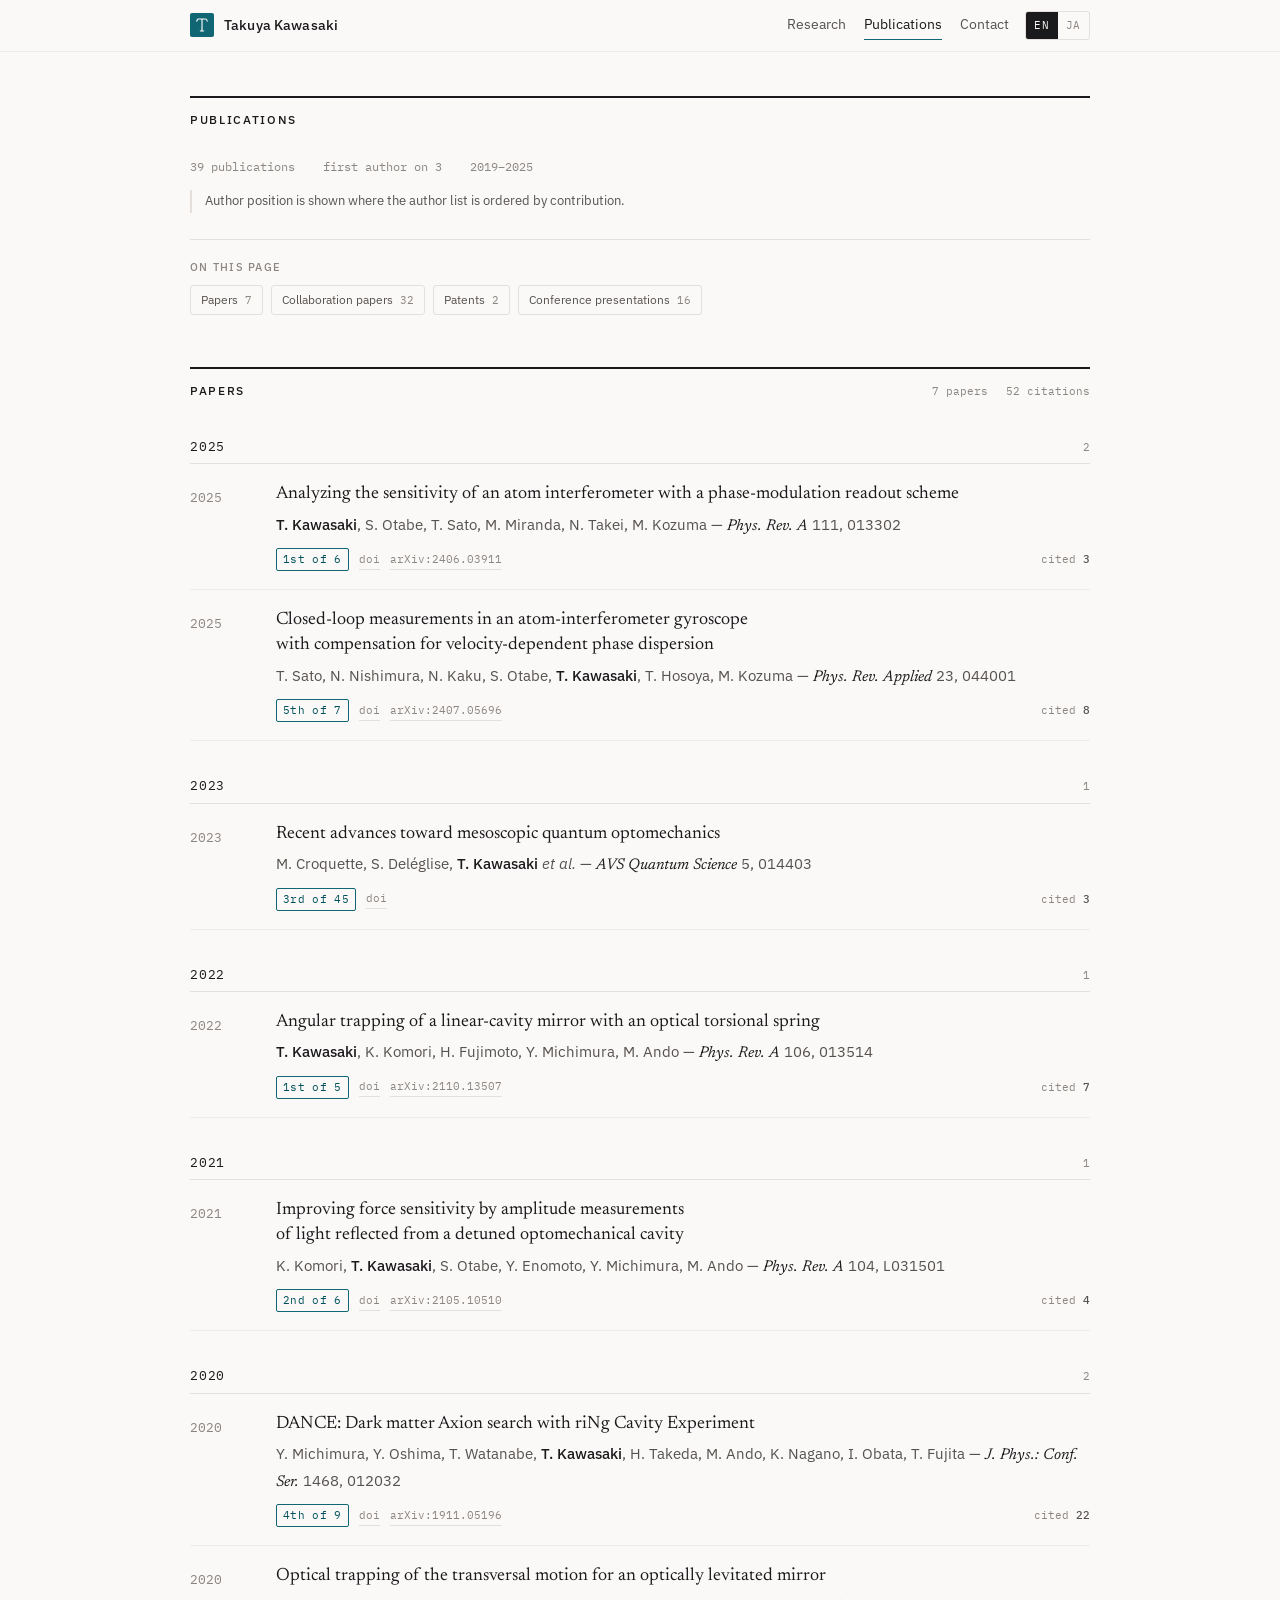
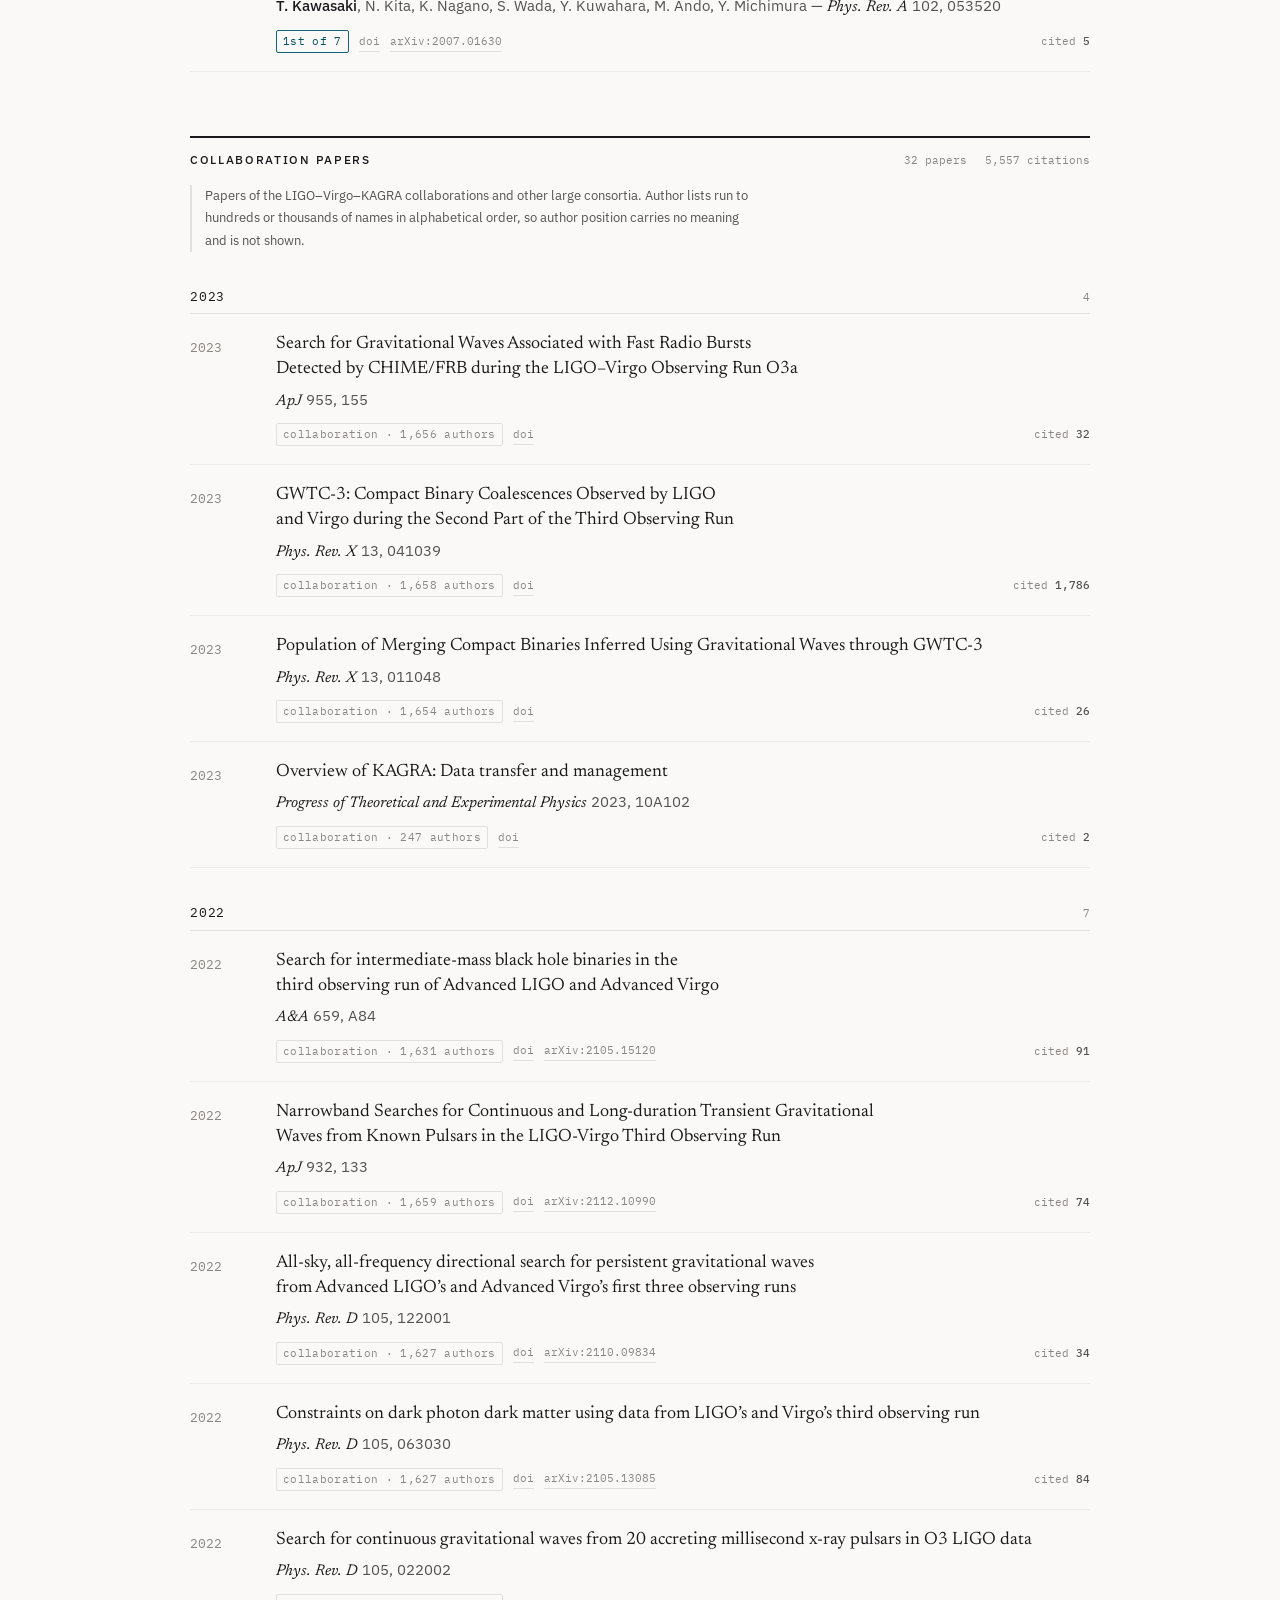
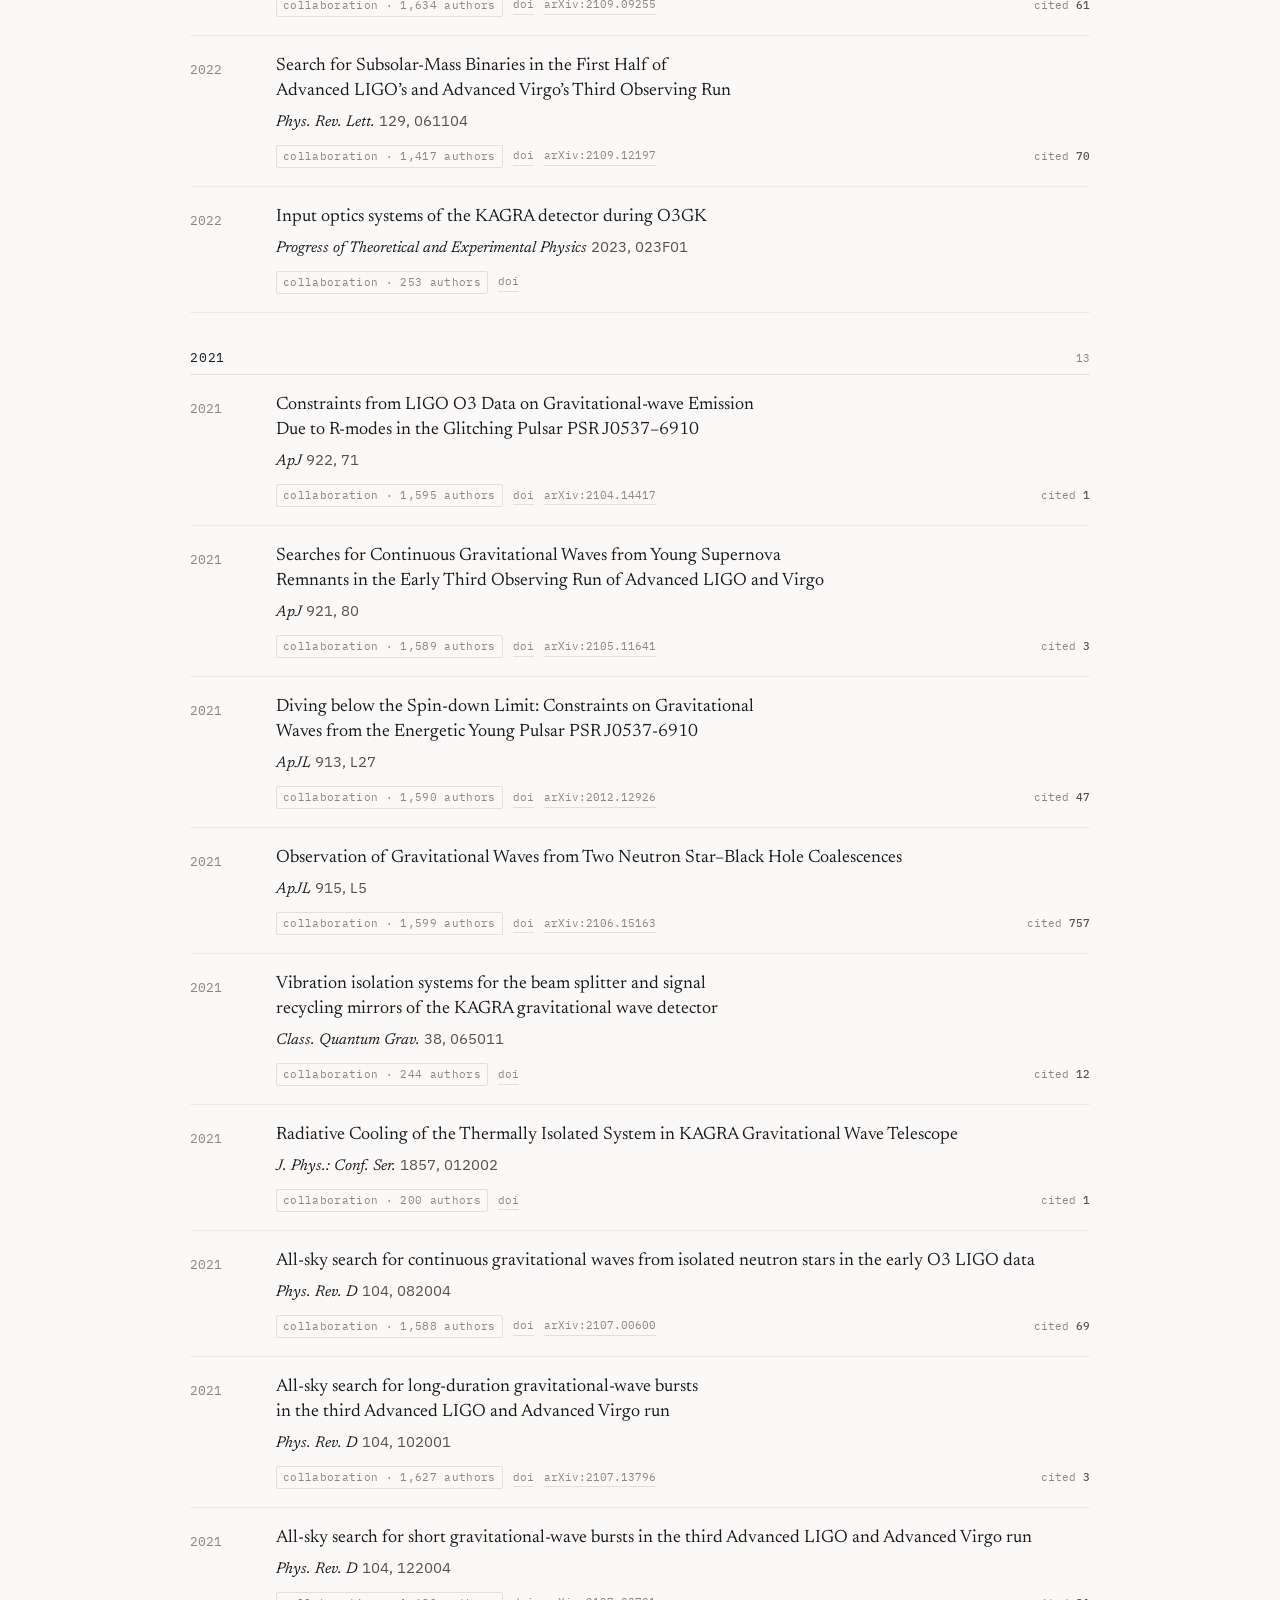
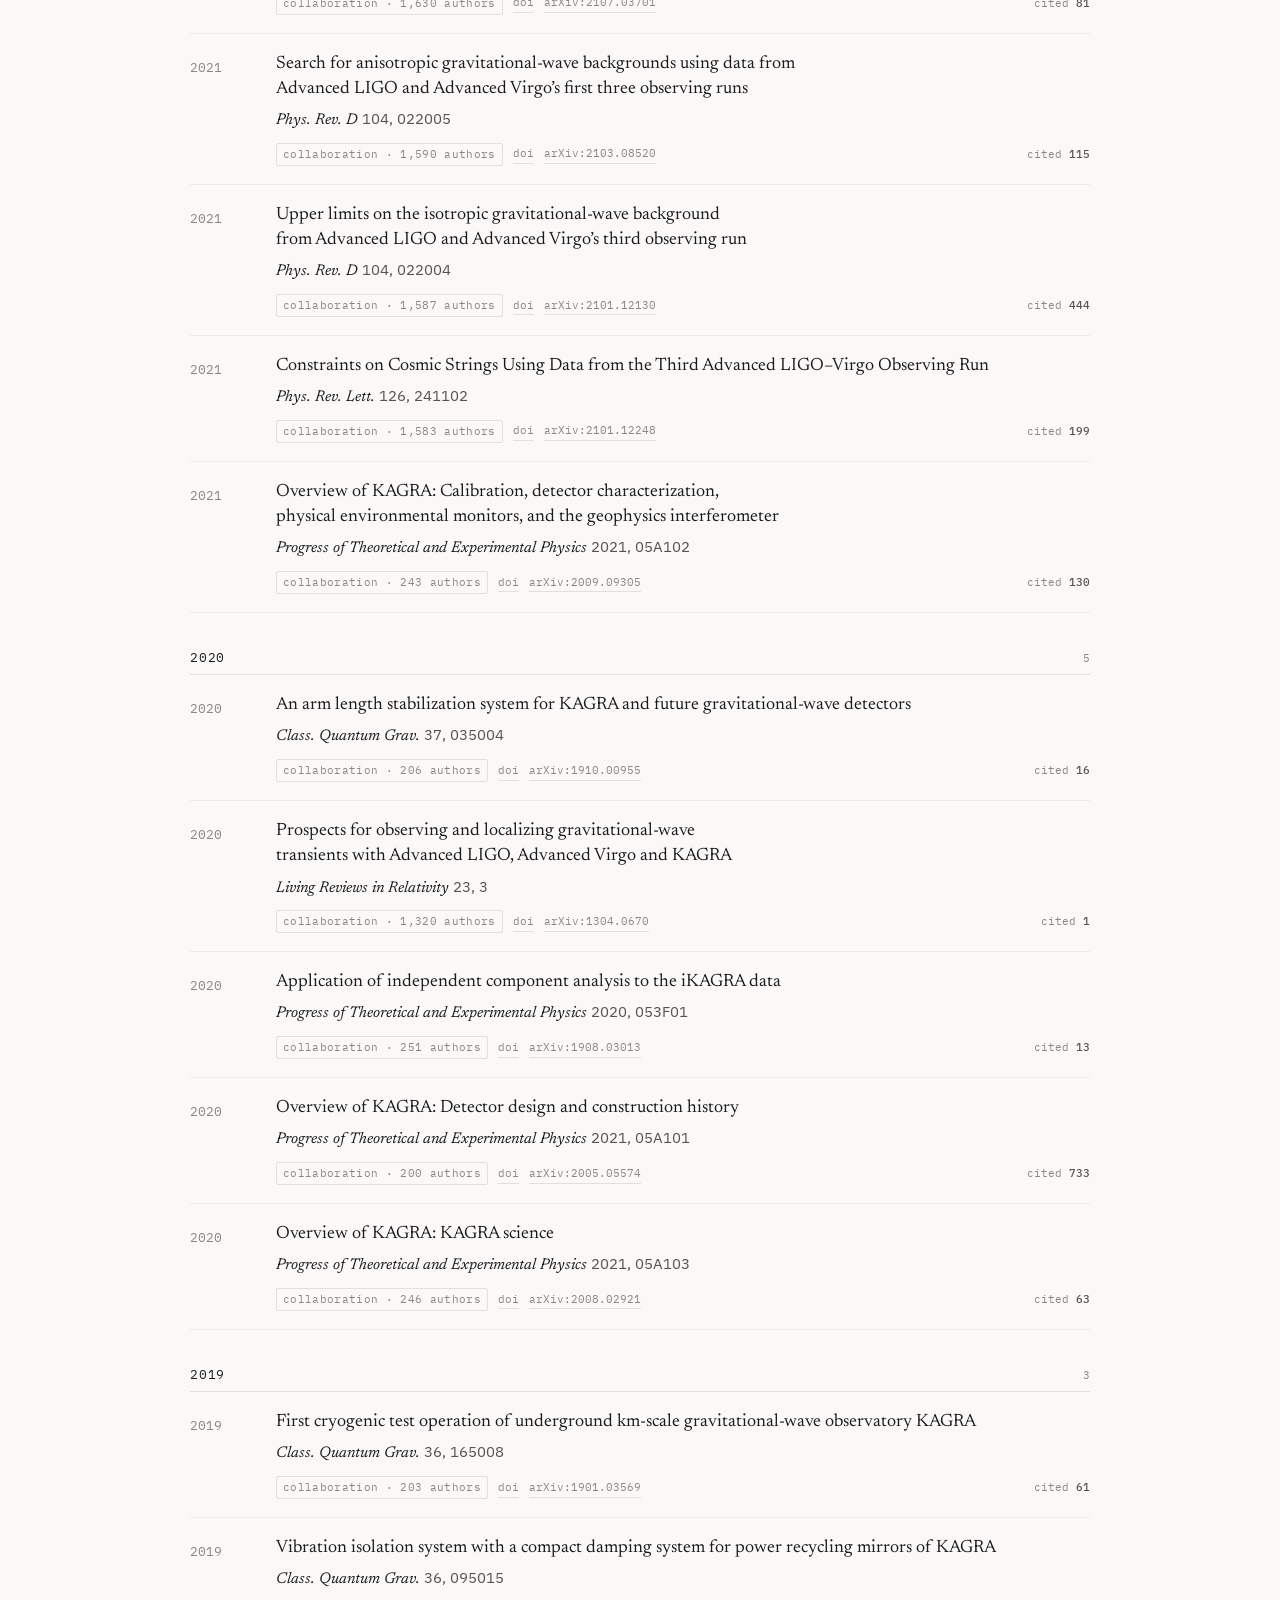
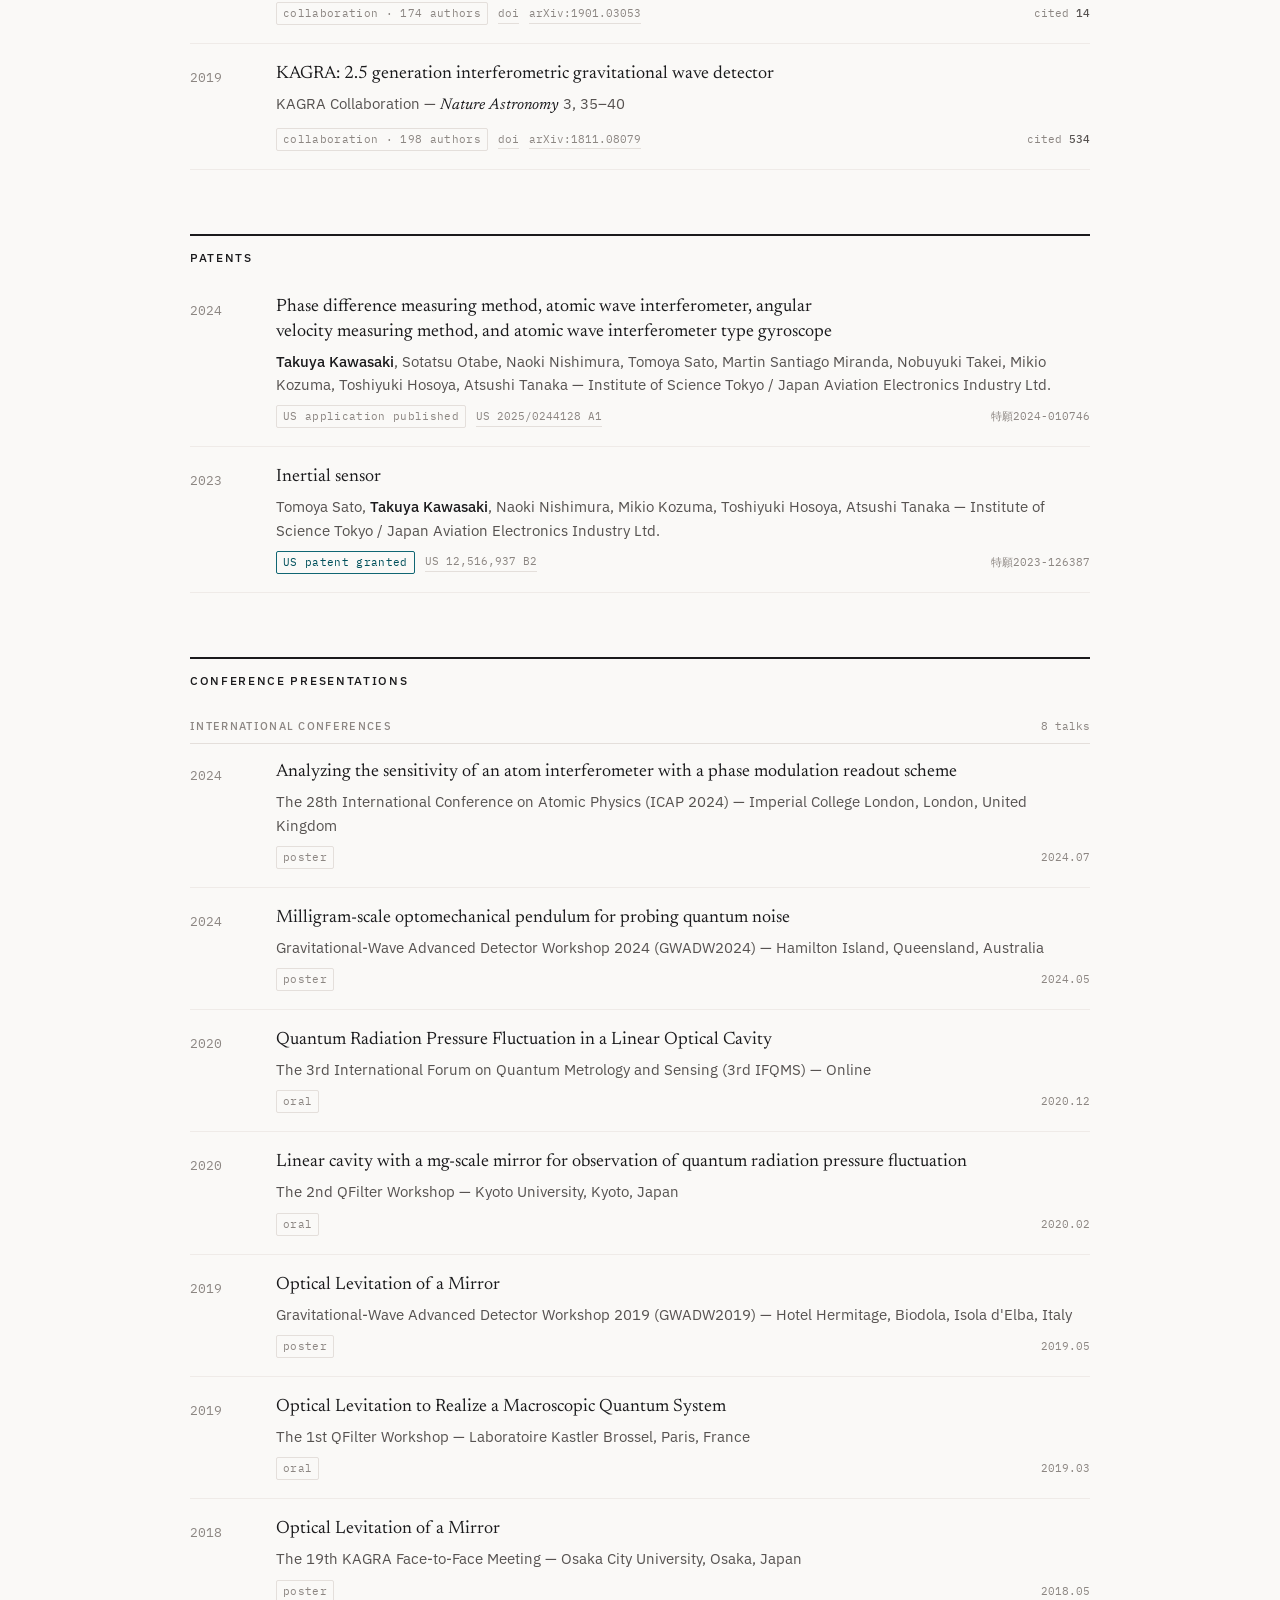
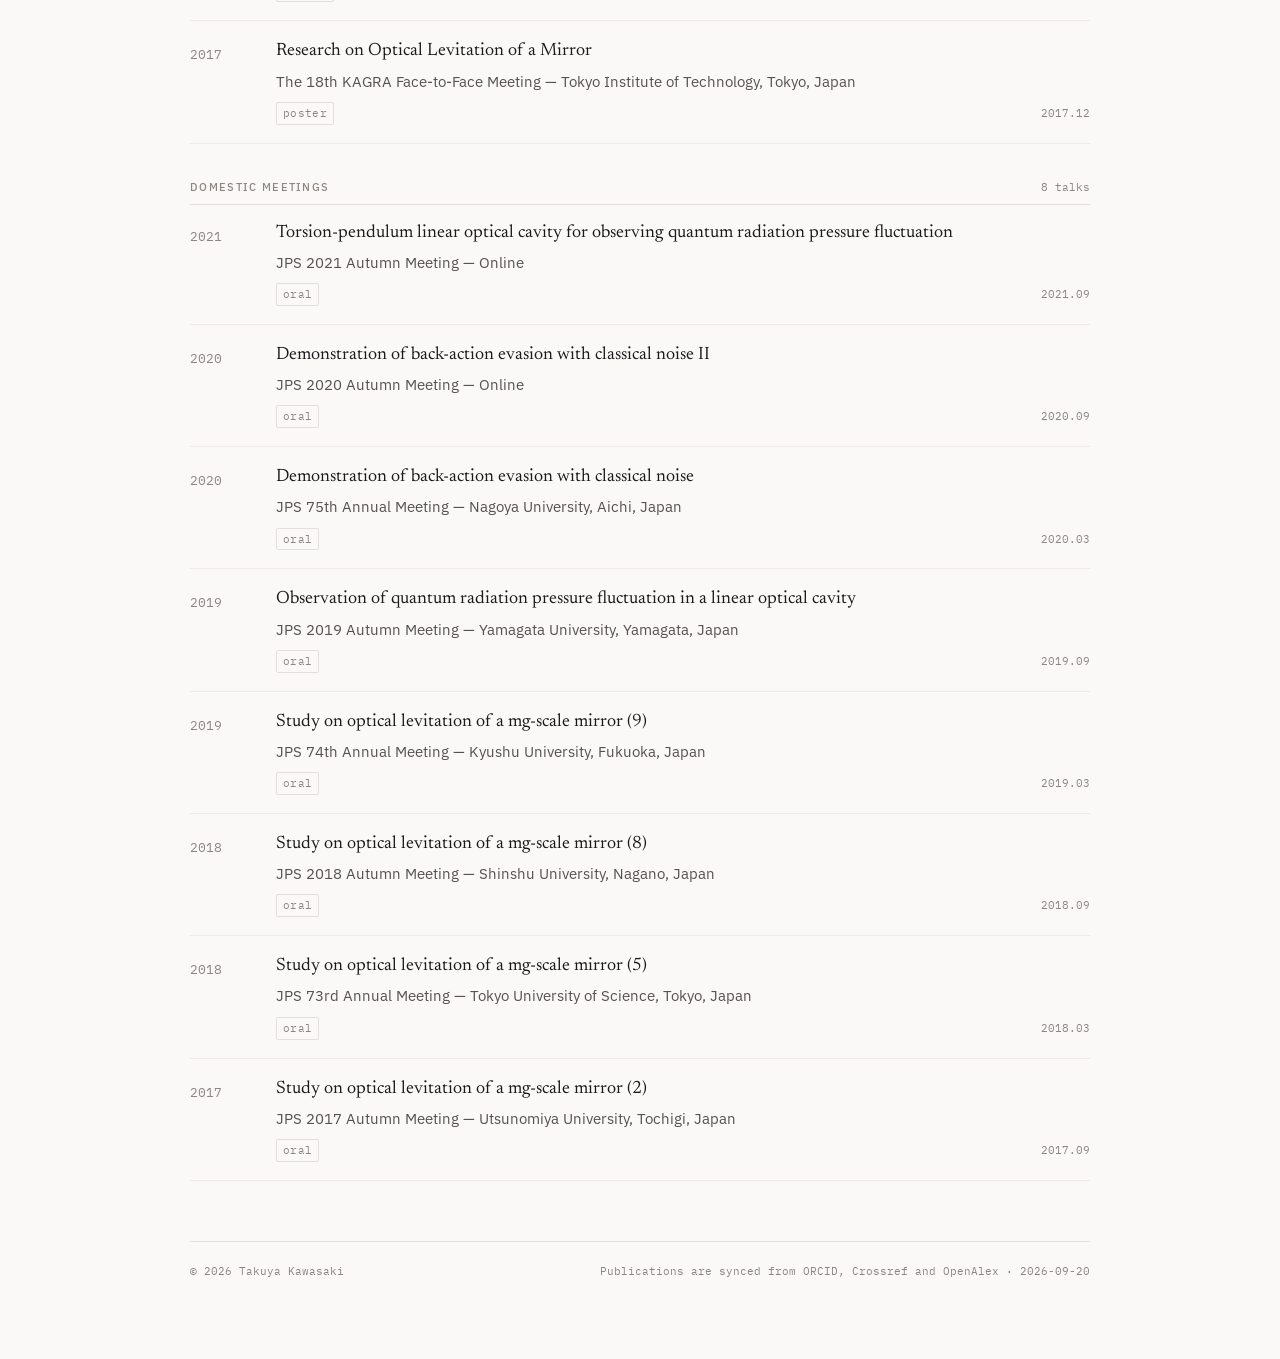
==== publications.html @ 90d3ccf4 "業績を ORCID から同期 (2026-09-20)" ====
<!DOCTYPE html>
<html lang="en" data-accent="aomidori">
<!-- 雛形。中身は tools/sync.py が data/ から生成します。直接編集しないでください。 -->
<head>
<meta charset="utf-8">
<meta name="viewport" content="width=device-width, initial-scale=1, viewport-fit=cover">
<title>Publications · Takuya Kawasaki</title>
<meta name="description" content="Complete publication list of Takuya Kawasaki (39 items), generated from ORCID 0000-0001-5839-1700.">
<link rel="canonical" href="https://takuya-kawasaki.com/publications.html">
<meta property="og:type" content="website">
<meta property="og:title" content="Publications · Takuya Kawasaki">
<meta property="og:description" content="Complete publication list of Takuya Kawasaki (39 items), generated from ORCID 0000-0001-5839-1700.">
<link rel="preconnect" href="https://fonts.googleapis.com">
<link rel="preconnect" href="https://fonts.gstatic.com" crossorigin>
<link rel="stylesheet" href="https://fonts.googleapis.com/css2?family=Newsreader:ital,opsz,wght@0,6..72,200..600;1,6..72,300..500&family=IBM+Plex+Sans:wght@400;500&family=IBM+Plex+Mono:wght@400;500&family=Zen+Old+Mincho:wght@400;700&family=Zen+Kaku+Gothic+New:wght@400;500&display=swap">
<link rel="icon" href="assets/favicon.svg" type="image/svg+xml">
<link rel="stylesheet" href="assets/site.css?v=078eec7c">
</head>
<body>
<header class="bar">
  <div class="bar-in">
    <a class="mark" href="index.html"><span class="seal" aria-hidden="true"><svg viewBox="0 0 24 24" fill="currentColor"><mask id="tkseal" maskUnits="userSpaceOnUse" x="0" y="0" width="24" height="24"><rect width="24" height="24" fill="#fff"/><path fill="#000" d="M10.3 17.5C9.9 17.5 9.7 17.8 9.7 18.1C9.7 18.4 10 18.6 10.3 18.6C10.8 18.6 11.5 18.6 12.1 18.6C12.7 18.6 13.2 18.6 13.7 18.6C13.7 18.6 13.7 18.6 13.8 18.6C14.1 18.6 14.3 18.3 14.3 18.1C14.3 17.7 14 17.5 13.7 17.5C13.4 17.5 13.3 17.6 13 17.6C12.8 17.6 12.6 17.4 12.6 17.2C12.6 15.7 12.6 13.4 12.6 11.3C12.6 9.5 12.6 7.8 12.6 6.7C12.6 6.4 12.7 6.4 13.9 6.4C16.2 6.4 16.2 6.4 16.8 8.4C16.8 8.7 17.1 8.8 17.3 8.8C17.5 8.8 17.8 8.6 17.8 8.3C17.8 8.2 17.8 8.1 17.8 8C17.3 6.2 16.9 5.4 15.3 5.4C15.2 5.4 15.2 5.4 15.1 5.4C14.2 5.4 13.1 5.4 11.9 5.4C10.8 5.4 9.7 5.4 8.8 5.4C8.8 5.4 8.7 5.4 8.7 5.4C7.7 5.4 7.1 5.8 6.7 6.6C6.4 7.5 6.2 8.2 6.2 8.3C6.2 8.6 6.5 8.8 6.7 8.8C6.9 8.8 7.2 8.7 7.3 8.4C7.8 6.6 8.2 6.4 8.7 6.4C9.3 6.4 9.9 6.4 10.4 6.4C11.4 6.4 11.4 6.4 11.4 6.7C11.5 7.7 11.5 9.3 11.5 10.9C11.5 13.2 11.4 15.7 11.4 17.2C11.4 17.4 11.2 17.6 11 17.6C10.8 17.6 10.6 17.5 10.3 17.5Z"/></mask><rect width="24" height="24" rx="2" mask="url(#tkseal)"/></svg></span><b data-en="Takuya Kawasaki" data-ja="川﨑 拓也">Takuya Kawasaki</b></a>
    <nav><a href="index.html#research" data-en="Research" data-ja="研究">Research</a><a href="publications.html" aria-current="page" data-en="Publications" data-ja="業績">Publications</a><a href="index.html#contact" data-en="Contact" data-ja="連絡先">Contact</a></nav>
    <div class="langs" role="group" aria-label="Language">
      <button class="langbtn" data-lang="en" aria-pressed="true">EN</button>
      <button class="langbtn" data-lang="ja" aria-pressed="false">JA</button>
    </div>
  </div>
</header>
<main id="top">
<section class="block" style="padding-block:44px 0"><div class="head"><h2 data-en="Publications" data-ja="業績">Publications</h2></div><div class="summary"><span data-en="39 publications" data-ja="業績 39 件">39 publications</span><span data-en="first author on 3" data-ja="うち筆頭著者 3 件">first author on 3</span><span>2019–2025</span></div><p class="caveat" data-en="Author position is shown where the author list is ordered by contribution." data-ja="著者順が寄与を表す論文には、著者順を表示しています。">Author position is shown where the author list is ordered by contribution.</p></section>
<nav class="pubmap" aria-label="On this page"><h2 data-en="On this page" data-ja="このページの内容">On this page</h2><ol><li><a href="#papers"><span data-en="Papers" data-ja="論文">Papers</span><span class="n">7</span></a></li><li><a href="#collaboration"><span data-en="Collaboration papers" data-ja="国際共同研究の論文">Collaboration papers</span><span class="n">32</span></a></li><li><a href="#patents"><span data-en="Patents" data-ja="特許">Patents</span><span class="n">2</span></a></li><li><a href="#talks"><span data-en="Conference presentations" data-ja="学会発表">Conference presentations</span><span class="n">16</span></a></li></ol></nav>
<section id="papers" class="block"><div class="grouphead"><h2 data-en="Papers" data-ja="論文">Papers</h2><span class="groupnum"><span data-en="7 papers" data-ja="7 件">7 papers</span><span data-en="52 citations" data-ja="被引用 52">52 citations</span></span></div><div class="yearsep"><h2>2025</h2><span>2</span></div><ol class="ledger"><li class="pub">
  <div class="pub-year">2025</div>
  <div>
    <h3 class="pub-title">Analyzing the sensitivity of an atom interferometer with a phase-modulation readout scheme</h3>
    <p class="pub-meta"><span class="me">T. Kawasaki</span>, S. Otabe, T. Sato, M. Miranda, N. Takei, M. Kozuma &mdash; <em>Phys. Rev. A</em> 111, 013302</p>
    <div class="pub-tail"><span class="pos">1st of 6</span><a href="https://doi.org/10.1103/physreva.111.013302" rel="noopener">doi</a><a href="https://arxiv.org/abs/2406.03911" rel="noopener">arXiv:2406.03911</a><span class="cited">cited <b>3</b></span></div>
  </div>
</li><li class="pub">
  <div class="pub-year">2025</div>
  <div>
    <h3 class="pub-title">Closed-loop measurements in an atom-interferometer gyroscope with compensation for velocity-dependent phase dispersion</h3>
    <p class="pub-meta">T. Sato, N. Nishimura, N. Kaku, S. Otabe, <span class="me">T. Kawasaki</span>, T. Hosoya, M. Kozuma &mdash; <em>Phys. Rev. Applied</em> 23, 044001</p>
    <div class="pub-tail"><span class="pos">5th of 7</span><a href="https://doi.org/10.1103/physrevapplied.23.044001" rel="noopener">doi</a><a href="https://arxiv.org/abs/2407.05696" rel="noopener">arXiv:2407.05696</a><span class="cited">cited <b>8</b></span></div>
  </div>
</li></ol><div class="yearsep"><h2>2023</h2><span>1</span></div><ol class="ledger"><li class="pub">
  <div class="pub-year">2023</div>
  <div>
    <h3 class="pub-title">Recent advances toward mesoscopic quantum optomechanics</h3>
    <p class="pub-meta">M. Croquette, S. Deléglise, <span class="me">T. Kawasaki</span> <i>et al.</i> &mdash; <em>AVS Quantum Science</em> 5, 014403</p>
    <div class="pub-tail"><span class="pos">3rd of 45</span><a href="https://doi.org/10.1116/5.0128487" rel="noopener">doi</a><span class="cited">cited <b>3</b></span></div>
  </div>
</li></ol><div class="yearsep"><h2>2022</h2><span>1</span></div><ol class="ledger"><li class="pub">
  <div class="pub-year">2022</div>
  <div>
    <h3 class="pub-title">Angular trapping of a linear-cavity mirror with an optical torsional spring</h3>
    <p class="pub-meta"><span class="me">T. Kawasaki</span>, K. Komori, H. Fujimoto, Y. Michimura, M. Ando &mdash; <em>Phys. Rev. A</em> 106, 013514</p>
    <div class="pub-tail"><span class="pos">1st of 5</span><a href="https://doi.org/10.1103/physreva.106.013514" rel="noopener">doi</a><a href="https://arxiv.org/abs/2110.13507" rel="noopener">arXiv:2110.13507</a><span class="cited">cited <b>7</b></span></div>
  </div>
</li></ol><div class="yearsep"><h2>2021</h2><span>1</span></div><ol class="ledger"><li class="pub">
  <div class="pub-year">2021</div>
  <div>
    <h3 class="pub-title">Improving force sensitivity by amplitude measurements of light reflected from a detuned optomechanical cavity</h3>
    <p class="pub-meta">K. Komori, <span class="me">T. Kawasaki</span>, S. Otabe, Y. Enomoto, Y. Michimura, M. Ando &mdash; <em>Phys. Rev. A</em> 104, L031501</p>
    <div class="pub-tail"><span class="pos">2nd of 6</span><a href="https://doi.org/10.1103/physreva.104.l031501" rel="noopener">doi</a><a href="https://arxiv.org/abs/2105.10510" rel="noopener">arXiv:2105.10510</a><span class="cited">cited <b>4</b></span></div>
  </div>
</li></ol><div class="yearsep"><h2>2020</h2><span>2</span></div><ol class="ledger"><li class="pub">
  <div class="pub-year">2020</div>
  <div>
    <h3 class="pub-title">DANCE: Dark matter Axion search with riNg Cavity Experiment</h3>
    <p class="pub-meta">Y. Michimura, Y. Oshima, T. Watanabe, <span class="me">T. Kawasaki</span>, H. Takeda, M. Ando, K. Nagano, I. Obata, T. Fujita &mdash; <em>J. Phys.: Conf. Ser.</em> 1468, 012032</p>
    <div class="pub-tail"><span class="pos">4th of 9</span><a href="https://doi.org/10.1088/1742-6596/1468/1/012032" rel="noopener">doi</a><a href="https://arxiv.org/abs/1911.05196" rel="noopener">arXiv:1911.05196</a><span class="cited">cited <b>22</b></span></div>
  </div>
</li><li class="pub">
  <div class="pub-year">2020</div>
  <div>
    <h3 class="pub-title">Optical trapping of the transversal motion for an optically levitated mirror</h3>
    <p class="pub-meta"><span class="me">T. Kawasaki</span>, N. Kita, K. Nagano, S. Wada, Y. Kuwahara, M. Ando, Y. Michimura &mdash; <em>Phys. Rev. A</em> 102, 053520</p>
    <div class="pub-tail"><span class="pos">1st of 7</span><a href="https://doi.org/10.1103/physreva.102.053520" rel="noopener">doi</a><a href="https://arxiv.org/abs/2007.01630" rel="noopener">arXiv:2007.01630</a><span class="cited">cited <b>5</b></span></div>
  </div>
</li></ol></section><section id="collaboration" class="block"><div class="grouphead"><h2 data-en="Collaboration papers" data-ja="国際共同研究の論文">Collaboration papers</h2><span class="groupnum"><span data-en="32 papers" data-ja="32 件">32 papers</span><span data-en="5,557 citations" data-ja="被引用 5,557">5,557 citations</span></span></div><p class="note" data-en="Papers of the LIGO–Virgo–KAGRA collaborations and other large consortia. Author lists run to hundreds or thousands of names in alphabetical order, so author position carries no meaning and is not shown." data-ja="LIGO・Virgo・KAGRA をはじめとする大規模共同研究の論文です。著者が数百名から数千名に及び、著者名はアルファベット順に並ぶため、著者順は意味を持ちません。そのため著者順は表示していません。">Papers of the LIGO–Virgo–KAGRA collaborations and other large consortia. Author lists run to hundreds or thousands of names in alphabetical order, so author position carries no meaning and is not shown.</p><div class="yearsep"><h2>2023</h2><span>4</span></div><ol class="ledger"><li class="pub">
  <div class="pub-year">2023</div>
  <div>
    <h3 class="pub-title">Search for Gravitational Waves Associated with Fast Radio Bursts Detected by CHIME/FRB during the LIGO–Virgo Observing Run O3a</h3>
    <p class="pub-meta"><em>ApJ</em> 955, 155</p>
    <div class="pub-tail"><span class="collab">collaboration &middot; 1,656 authors</span><a href="https://doi.org/10.3847/1538-4357/acd770" rel="noopener">doi</a><span class="cited">cited <b>32</b></span></div>
  </div>
</li><li class="pub">
  <div class="pub-year">2023</div>
  <div>
    <h3 class="pub-title">GWTC-3: Compact Binary Coalescences Observed by LIGO and Virgo during the Second Part of the Third Observing Run</h3>
    <p class="pub-meta"><em>Phys. Rev. X</em> 13, 041039</p>
    <div class="pub-tail"><span class="collab">collaboration &middot; 1,658 authors</span><a href="https://doi.org/10.1103/physrevx.13.041039" rel="noopener">doi</a><span class="cited">cited <b>1,786</b></span></div>
  </div>
</li><li class="pub">
  <div class="pub-year">2023</div>
  <div>
    <h3 class="pub-title">Population of Merging Compact Binaries Inferred Using Gravitational Waves through GWTC-3</h3>
    <p class="pub-meta"><em>Phys. Rev. X</em> 13, 011048</p>
    <div class="pub-tail"><span class="collab">collaboration &middot; 1,654 authors</span><a href="https://doi.org/10.1103/physrevx.13.011048" rel="noopener">doi</a><span class="cited">cited <b>26</b></span></div>
  </div>
</li><li class="pub">
  <div class="pub-year">2023</div>
  <div>
    <h3 class="pub-title">Overview of KAGRA: Data transfer and management</h3>
    <p class="pub-meta"><em>Progress of Theoretical and Experimental Physics</em> 2023, 10A102</p>
    <div class="pub-tail"><span class="collab">collaboration &middot; 247 authors</span><a href="https://doi.org/10.1093/ptep/ptad112" rel="noopener">doi</a><span class="cited">cited <b>2</b></span></div>
  </div>
</li></ol><div class="yearsep"><h2>2022</h2><span>7</span></div><ol class="ledger"><li class="pub">
  <div class="pub-year">2022</div>
  <div>
    <h3 class="pub-title">Search for intermediate-mass black hole binaries in the third observing run of Advanced LIGO and Advanced Virgo</h3>
    <p class="pub-meta"><em>A&amp;A</em> 659, A84</p>
    <div class="pub-tail"><span class="collab">collaboration &middot; 1,631 authors</span><a href="https://doi.org/10.1051/0004-6361/202141452" rel="noopener">doi</a><a href="https://arxiv.org/abs/2105.15120" rel="noopener">arXiv:2105.15120</a><span class="cited">cited <b>91</b></span></div>
  </div>
</li><li class="pub">
  <div class="pub-year">2022</div>
  <div>
    <h3 class="pub-title">Narrowband Searches for Continuous and Long-duration Transient Gravitational Waves from Known Pulsars in the LIGO-Virgo Third Observing Run</h3>
    <p class="pub-meta"><em>ApJ</em> 932, 133</p>
    <div class="pub-tail"><span class="collab">collaboration &middot; 1,659 authors</span><a href="https://doi.org/10.3847/1538-4357/ac6ad0" rel="noopener">doi</a><a href="https://arxiv.org/abs/2112.10990" rel="noopener">arXiv:2112.10990</a><span class="cited">cited <b>74</b></span></div>
  </div>
</li><li class="pub">
  <div class="pub-year">2022</div>
  <div>
    <h3 class="pub-title">All-sky, all-frequency directional search for persistent gravitational waves from Advanced LIGO’s and Advanced Virgo’s first three observing runs</h3>
    <p class="pub-meta"><em>Phys. Rev. D</em> 105, 122001</p>
    <div class="pub-tail"><span class="collab">collaboration &middot; 1,627 authors</span><a href="https://doi.org/10.1103/physrevd.105.122001" rel="noopener">doi</a><a href="https://arxiv.org/abs/2110.09834" rel="noopener">arXiv:2110.09834</a><span class="cited">cited <b>34</b></span></div>
  </div>
</li><li class="pub">
  <div class="pub-year">2022</div>
  <div>
    <h3 class="pub-title">Constraints on dark photon dark matter using data from LIGO’s and Virgo’s third observing run</h3>
    <p class="pub-meta"><em>Phys. Rev. D</em> 105, 063030</p>
    <div class="pub-tail"><span class="collab">collaboration &middot; 1,627 authors</span><a href="https://doi.org/10.1103/physrevd.105.063030" rel="noopener">doi</a><a href="https://arxiv.org/abs/2105.13085" rel="noopener">arXiv:2105.13085</a><span class="cited">cited <b>84</b></span></div>
  </div>
</li><li class="pub">
  <div class="pub-year">2022</div>
  <div>
    <h3 class="pub-title">Search for continuous gravitational waves from 20 accreting millisecond x-ray pulsars in O3 LIGO data</h3>
    <p class="pub-meta"><em>Phys. Rev. D</em> 105, 022002</p>
    <div class="pub-tail"><span class="collab">collaboration &middot; 1,634 authors</span><a href="https://doi.org/10.1103/physrevd.105.022002" rel="noopener">doi</a><a href="https://arxiv.org/abs/2109.09255" rel="noopener">arXiv:2109.09255</a><span class="cited">cited <b>61</b></span></div>
  </div>
</li><li class="pub">
  <div class="pub-year">2022</div>
  <div>
    <h3 class="pub-title">Search for Subsolar-Mass Binaries in the First Half of Advanced LIGO’s and Advanced Virgo’s Third Observing Run</h3>
    <p class="pub-meta"><em>Phys. Rev. Lett.</em> 129, 061104</p>
    <div class="pub-tail"><span class="collab">collaboration &middot; 1,417 authors</span><a href="https://doi.org/10.1103/physrevlett.129.061104" rel="noopener">doi</a><a href="https://arxiv.org/abs/2109.12197" rel="noopener">arXiv:2109.12197</a><span class="cited">cited <b>70</b></span></div>
  </div>
</li><li class="pub">
  <div class="pub-year">2022</div>
  <div>
    <h3 class="pub-title">Input optics systems of the KAGRA detector during O3GK</h3>
    <p class="pub-meta"><em>Progress of Theoretical and Experimental Physics</em> 2023, 023F01</p>
    <div class="pub-tail"><span class="collab">collaboration &middot; 253 authors</span><a href="https://doi.org/10.1093/ptep/ptac166" rel="noopener">doi</a></div>
  </div>
</li></ol><div class="yearsep"><h2>2021</h2><span>13</span></div><ol class="ledger"><li class="pub">
  <div class="pub-year">2021</div>
  <div>
    <h3 class="pub-title">Constraints from LIGO O3 Data on Gravitational-wave Emission Due to R-modes in the Glitching Pulsar PSR J0537–6910</h3>
    <p class="pub-meta"><em>ApJ</em> 922, 71</p>
    <div class="pub-tail"><span class="collab">collaboration &middot; 1,595 authors</span><a href="https://doi.org/10.3847/1538-4357/ac0d52" rel="noopener">doi</a><a href="https://arxiv.org/abs/2104.14417" rel="noopener">arXiv:2104.14417</a><span class="cited">cited <b>1</b></span></div>
  </div>
</li><li class="pub">
  <div class="pub-year">2021</div>
  <div>
    <h3 class="pub-title">Searches for Continuous Gravitational Waves from Young Supernova Remnants in the Early Third Observing Run of Advanced LIGO and Virgo</h3>
    <p class="pub-meta"><em>ApJ</em> 921, 80</p>
    <div class="pub-tail"><span class="collab">collaboration &middot; 1,589 authors</span><a href="https://doi.org/10.3847/1538-4357/ac17ea" rel="noopener">doi</a><a href="https://arxiv.org/abs/2105.11641" rel="noopener">arXiv:2105.11641</a><span class="cited">cited <b>3</b></span></div>
  </div>
</li><li class="pub">
  <div class="pub-year">2021</div>
  <div>
    <h3 class="pub-title">Diving below the Spin-down Limit: Constraints on Gravitational Waves from the Energetic Young Pulsar PSR J0537-6910</h3>
    <p class="pub-meta"><em>ApJL</em> 913, L27</p>
    <div class="pub-tail"><span class="collab">collaboration &middot; 1,590 authors</span><a href="https://doi.org/10.3847/2041-8213/abffcd" rel="noopener">doi</a><a href="https://arxiv.org/abs/2012.12926" rel="noopener">arXiv:2012.12926</a><span class="cited">cited <b>47</b></span></div>
  </div>
</li><li class="pub">
  <div class="pub-year">2021</div>
  <div>
    <h3 class="pub-title">Observation of Gravitational Waves from Two Neutron Star–Black Hole Coalescences</h3>
    <p class="pub-meta"><em>ApJL</em> 915, L5</p>
    <div class="pub-tail"><span class="collab">collaboration &middot; 1,599 authors</span><a href="https://doi.org/10.3847/2041-8213/ac082e" rel="noopener">doi</a><a href="https://arxiv.org/abs/2106.15163" rel="noopener">arXiv:2106.15163</a><span class="cited">cited <b>757</b></span></div>
  </div>
</li><li class="pub">
  <div class="pub-year">2021</div>
  <div>
    <h3 class="pub-title">Vibration isolation systems for the beam splitter and signal recycling mirrors of the KAGRA gravitational wave detector</h3>
    <p class="pub-meta"><em>Class. Quantum Grav.</em> 38, 065011</p>
    <div class="pub-tail"><span class="collab">collaboration &middot; 244 authors</span><a href="https://doi.org/10.1088/1361-6382/abd922" rel="noopener">doi</a><span class="cited">cited <b>12</b></span></div>
  </div>
</li><li class="pub">
  <div class="pub-year">2021</div>
  <div>
    <h3 class="pub-title">Radiative Cooling of the Thermally Isolated System in KAGRA Gravitational Wave Telescope</h3>
    <p class="pub-meta"><em>J. Phys.: Conf. Ser.</em> 1857, 012002</p>
    <div class="pub-tail"><span class="collab">collaboration &middot; 200 authors</span><a href="https://doi.org/10.1088/1742-6596/1857/1/012002" rel="noopener">doi</a><span class="cited">cited <b>1</b></span></div>
  </div>
</li><li class="pub">
  <div class="pub-year">2021</div>
  <div>
    <h3 class="pub-title">All-sky search for continuous gravitational waves from isolated neutron stars in the early O3 LIGO data</h3>
    <p class="pub-meta"><em>Phys. Rev. D</em> 104, 082004</p>
    <div class="pub-tail"><span class="collab">collaboration &middot; 1,588 authors</span><a href="https://doi.org/10.1103/physrevd.104.082004" rel="noopener">doi</a><a href="https://arxiv.org/abs/2107.00600" rel="noopener">arXiv:2107.00600</a><span class="cited">cited <b>69</b></span></div>
  </div>
</li><li class="pub">
  <div class="pub-year">2021</div>
  <div>
    <h3 class="pub-title">All-sky search for long-duration gravitational-wave bursts in the third Advanced LIGO and Advanced Virgo run</h3>
    <p class="pub-meta"><em>Phys. Rev. D</em> 104, 102001</p>
    <div class="pub-tail"><span class="collab">collaboration &middot; 1,627 authors</span><a href="https://doi.org/10.1103/physrevd.104.102001" rel="noopener">doi</a><a href="https://arxiv.org/abs/2107.13796" rel="noopener">arXiv:2107.13796</a><span class="cited">cited <b>3</b></span></div>
  </div>
</li><li class="pub">
  <div class="pub-year">2021</div>
  <div>
    <h3 class="pub-title">All-sky search for short gravitational-wave bursts in the third Advanced LIGO and Advanced Virgo run</h3>
    <p class="pub-meta"><em>Phys. Rev. D</em> 104, 122004</p>
    <div class="pub-tail"><span class="collab">collaboration &middot; 1,630 authors</span><a href="https://doi.org/10.1103/physrevd.104.122004" rel="noopener">doi</a><a href="https://arxiv.org/abs/2107.03701" rel="noopener">arXiv:2107.03701</a><span class="cited">cited <b>81</b></span></div>
  </div>
</li><li class="pub">
  <div class="pub-year">2021</div>
  <div>
    <h3 class="pub-title">Search for anisotropic gravitational-wave backgrounds using data from Advanced LIGO and Advanced Virgo’s first three observing runs</h3>
    <p class="pub-meta"><em>Phys. Rev. D</em> 104, 022005</p>
    <div class="pub-tail"><span class="collab">collaboration &middot; 1,590 authors</span><a href="https://doi.org/10.1103/physrevd.104.022005" rel="noopener">doi</a><a href="https://arxiv.org/abs/2103.08520" rel="noopener">arXiv:2103.08520</a><span class="cited">cited <b>115</b></span></div>
  </div>
</li><li class="pub">
  <div class="pub-year">2021</div>
  <div>
    <h3 class="pub-title">Upper limits on the isotropic gravitational-wave background from Advanced LIGO and Advanced Virgo’s third observing run</h3>
    <p class="pub-meta"><em>Phys. Rev. D</em> 104, 022004</p>
    <div class="pub-tail"><span class="collab">collaboration &middot; 1,587 authors</span><a href="https://doi.org/10.1103/physrevd.104.022004" rel="noopener">doi</a><a href="https://arxiv.org/abs/2101.12130" rel="noopener">arXiv:2101.12130</a><span class="cited">cited <b>444</b></span></div>
  </div>
</li><li class="pub">
  <div class="pub-year">2021</div>
  <div>
    <h3 class="pub-title">Constraints on Cosmic Strings Using Data from the Third Advanced LIGO–Virgo Observing Run</h3>
    <p class="pub-meta"><em>Phys. Rev. Lett.</em> 126, 241102</p>
    <div class="pub-tail"><span class="collab">collaboration &middot; 1,583 authors</span><a href="https://doi.org/10.1103/physrevlett.126.241102" rel="noopener">doi</a><a href="https://arxiv.org/abs/2101.12248" rel="noopener">arXiv:2101.12248</a><span class="cited">cited <b>199</b></span></div>
  </div>
</li><li class="pub">
  <div class="pub-year">2021</div>
  <div>
    <h3 class="pub-title">Overview of KAGRA: Calibration, detector characterization, physical environmental monitors, and the geophysics interferometer</h3>
    <p class="pub-meta"><em>Progress of Theoretical and Experimental Physics</em> 2021, 05A102</p>
    <div class="pub-tail"><span class="collab">collaboration &middot; 243 authors</span><a href="https://doi.org/10.1093/ptep/ptab018" rel="noopener">doi</a><a href="https://arxiv.org/abs/2009.09305" rel="noopener">arXiv:2009.09305</a><span class="cited">cited <b>130</b></span></div>
  </div>
</li></ol><div class="yearsep"><h2>2020</h2><span>5</span></div><ol class="ledger"><li class="pub">
  <div class="pub-year">2020</div>
  <div>
    <h3 class="pub-title">An arm length stabilization system for KAGRA and future gravitational-wave detectors</h3>
    <p class="pub-meta"><em>Class. Quantum Grav.</em> 37, 035004</p>
    <div class="pub-tail"><span class="collab">collaboration &middot; 206 authors</span><a href="https://doi.org/10.1088/1361-6382/ab5c95" rel="noopener">doi</a><a href="https://arxiv.org/abs/1910.00955" rel="noopener">arXiv:1910.00955</a><span class="cited">cited <b>16</b></span></div>
  </div>
</li><li class="pub">
  <div class="pub-year">2020</div>
  <div>
    <h3 class="pub-title">Prospects for observing and localizing gravitational-wave transients with Advanced LIGO, Advanced Virgo and KAGRA</h3>
    <p class="pub-meta"><em>Living Reviews in Relativity</em> 23, 3</p>
    <div class="pub-tail"><span class="collab">collaboration &middot; 1,320 authors</span><a href="https://doi.org/10.1007/s41114-020-00026-9" rel="noopener">doi</a><a href="https://arxiv.org/abs/1304.0670" rel="noopener">arXiv:1304.0670</a><span class="cited">cited <b>1</b></span></div>
  </div>
</li><li class="pub">
  <div class="pub-year">2020</div>
  <div>
    <h3 class="pub-title">Application of independent component analysis to the iKAGRA data</h3>
    <p class="pub-meta"><em>Progress of Theoretical and Experimental Physics</em> 2020, 053F01</p>
    <div class="pub-tail"><span class="collab">collaboration &middot; 251 authors</span><a href="https://doi.org/10.1093/ptep/ptaa056" rel="noopener">doi</a><a href="https://arxiv.org/abs/1908.03013" rel="noopener">arXiv:1908.03013</a><span class="cited">cited <b>13</b></span></div>
  </div>
</li><li class="pub">
  <div class="pub-year">2020</div>
  <div>
    <h3 class="pub-title">Overview of KAGRA: Detector design and construction history</h3>
    <p class="pub-meta"><em>Progress of Theoretical and Experimental Physics</em> 2021, 05A101</p>
    <div class="pub-tail"><span class="collab">collaboration &middot; 200 authors</span><a href="https://doi.org/10.1093/ptep/ptaa125" rel="noopener">doi</a><a href="https://arxiv.org/abs/2005.05574" rel="noopener">arXiv:2005.05574</a><span class="cited">cited <b>733</b></span></div>
  </div>
</li><li class="pub">
  <div class="pub-year">2020</div>
  <div>
    <h3 class="pub-title">Overview of KAGRA: KAGRA science</h3>
    <p class="pub-meta"><em>Progress of Theoretical and Experimental Physics</em> 2021, 05A103</p>
    <div class="pub-tail"><span class="collab">collaboration &middot; 246 authors</span><a href="https://doi.org/10.1093/ptep/ptaa120" rel="noopener">doi</a><a href="https://arxiv.org/abs/2008.02921" rel="noopener">arXiv:2008.02921</a><span class="cited">cited <b>63</b></span></div>
  </div>
</li></ol><div class="yearsep"><h2>2019</h2><span>3</span></div><ol class="ledger"><li class="pub">
  <div class="pub-year">2019</div>
  <div>
    <h3 class="pub-title">First cryogenic test operation of underground km-scale gravitational-wave observatory KAGRA</h3>
    <p class="pub-meta"><em>Class. Quantum Grav.</em> 36, 165008</p>
    <div class="pub-tail"><span class="collab">collaboration &middot; 203 authors</span><a href="https://doi.org/10.1088/1361-6382/ab28a9" rel="noopener">doi</a><a href="https://arxiv.org/abs/1901.03569" rel="noopener">arXiv:1901.03569</a><span class="cited">cited <b>61</b></span></div>
  </div>
</li><li class="pub">
  <div class="pub-year">2019</div>
  <div>
    <h3 class="pub-title">Vibration isolation system with a compact damping system for power recycling mirrors of KAGRA</h3>
    <p class="pub-meta"><em>Class. Quantum Grav.</em> 36, 095015</p>
    <div class="pub-tail"><span class="collab">collaboration &middot; 174 authors</span><a href="https://doi.org/10.1088/1361-6382/ab0fcb" rel="noopener">doi</a><a href="https://arxiv.org/abs/1901.03053" rel="noopener">arXiv:1901.03053</a><span class="cited">cited <b>14</b></span></div>
  </div>
</li><li class="pub">
  <div class="pub-year">2019</div>
  <div>
    <h3 class="pub-title">KAGRA: 2.5 generation interferometric gravitational wave detector</h3>
    <p class="pub-meta">KAGRA Collaboration &mdash; <em>Nature Astronomy</em> 3, 35–40</p>
    <div class="pub-tail"><span class="collab">collaboration &middot; 198 authors</span><a href="https://doi.org/10.1038/s41550-018-0658-y" rel="noopener">doi</a><a href="https://arxiv.org/abs/1811.08079" rel="noopener">arXiv:1811.08079</a><span class="cited">cited <b>534</b></span></div>
  </div>
</li></ol></section>
<section id="patents" class="block"><div class="head"><h2 data-en="Patents" data-ja="特許">Patents</h2></div><ol class="ledger"><li class="pub">
  <div class="pub-year">2024</div>
  <div>
    <h3 class="pub-title" data-en="Phase difference measuring method, atomic wave interferometer, angular velocity measuring method, and atomic wave interferometer type gyroscope" data-ja="位相差測定方法、原子波干渉計、角速度測定方法、原子波干渉計型ジャイロスコープ">Phase difference measuring method, atomic wave interferometer, angular velocity measuring method, and atomic wave interferometer type gyroscope</h3>
    <p class="pub-meta"><span class="only-en"><span class="me">Takuya Kawasaki</span>, Sotatsu Otabe, Naoki Nishimura, Tomoya Sato, Martin Santiago Miranda, Nobuyuki Takei, Mikio Kozuma, Toshiyuki Hosoya, Atsushi Tanaka</span><span class="only-ja"><span class="me">川﨑拓也</span>, 小田部荘達, 西村尚輝, 佐藤智哉, マルティン サンディアゴ ミランダ, 武井宣幸, 上妻幹旺, 細谷俊之, 田中敦史</span> &mdash; <span>Institute of Science Tokyo / Japan Aviation Electronics Industry Ltd.</span></p>
    <div class="pub-tail"><span class="collab" data-en="US application published" data-ja="米国公開">US application published</span><a href="https://patents.google.com/patent/US20250244128A1/en" rel="noopener">US 2025/0244128 A1</a><span class="cited">特願2024-010746</span></div>
  </div>
</li><li class="pub">
  <div class="pub-year">2023</div>
  <div>
    <h3 class="pub-title" data-en="Inertial sensor" data-ja="慣性センサ">Inertial sensor</h3>
    <p class="pub-meta"><span class="only-en">Tomoya Sato, <span class="me">Takuya Kawasaki</span>, Naoki Nishimura, Mikio Kozuma, Toshiyuki Hosoya, Atsushi Tanaka</span><span class="only-ja">佐藤智哉, <span class="me">川﨑拓也</span>, 西村尚輝, 上妻幹旺, 細谷俊之, 田中敦史</span> &mdash; <span>Institute of Science Tokyo / Japan Aviation Electronics Industry Ltd.</span></p>
    <div class="pub-tail"><span class="pos" data-en="US patent granted" data-ja="米国登録">US patent granted</span><a href="https://patents.google.com/patent/US12516937B2/en" rel="noopener">US 12,516,937 B2</a><span class="cited">特願2023-126387</span></div>
  </div>
</li></ol></section>
<section id="talks" class="block"><div class="head"><h2 data-en="Conference presentations" data-ja="学会発表">Conference presentations</h2></div><div class="talk-group"><div class="grouphead"><h3 class="subhead" data-en="International conferences" data-ja="国際会議">International conferences</h3><span class="groupnum"><span data-en="8 talks" data-ja="8 件">8 talks</span></span></div><ol class="ledger"><li class="pub">
  <div class="pub-year">2024</div>
  <div>
    <h3 class="pub-title" data-en="Analyzing the sensitivity of an atom interferometer with a phase modulation readout scheme" data-ja="Analyzing the sensitivity of an atom interferometer with a phase modulation readout scheme">Analyzing the sensitivity of an atom interferometer with a phase modulation readout scheme</h3>
    <p class="pub-meta"><span class="only-en">The 28th International Conference on Atomic Physics (ICAP 2024) &mdash; Imperial College London, London, United Kingdom</span><span class="only-ja">The 28th International Conference on Atomic Physics (ICAP 2024) &mdash; Imperial College London, London, United Kingdom</span></p>
    <div class="pub-tail"><span class="collab" data-en="poster" data-ja="ポスター">poster</span><span class="cited">2024.07</span></div>
  </div>
</li><li class="pub">
  <div class="pub-year">2024</div>
  <div>
    <h3 class="pub-title" data-en="Milligram-scale optomechanical pendulum for probing quantum noise" data-ja="Milligram-scale optomechanical pendulum for probing quantum noise">Milligram-scale optomechanical pendulum for probing quantum noise</h3>
    <p class="pub-meta"><span class="only-en">Gravitational-Wave Advanced Detector Workshop 2024 (GWADW2024) &mdash; Hamilton Island, Queensland, Australia</span><span class="only-ja">Gravitational-Wave Advanced Detector Workshop 2024 (GWADW2024) &mdash; Hamilton Island, Queensland, Australia</span></p>
    <div class="pub-tail"><span class="collab" data-en="poster" data-ja="ポスター">poster</span><span class="cited">2024.05</span></div>
  </div>
</li><li class="pub">
  <div class="pub-year">2020</div>
  <div>
    <h3 class="pub-title" data-en="Quantum Radiation Pressure Fluctuation in a Linear Optical Cavity" data-ja="Quantum Radiation Pressure Fluctuation in a Linear Optical Cavity">Quantum Radiation Pressure Fluctuation in a Linear Optical Cavity</h3>
    <p class="pub-meta"><span class="only-en">The 3rd International Forum on Quantum Metrology and Sensing (3rd IFQMS) &mdash; Online</span><span class="only-ja">The 3rd International Forum on Quantum Metrology and Sensing (3rd IFQMS) &mdash; Online</span></p>
    <div class="pub-tail"><span class="collab" data-en="oral" data-ja="口頭">oral</span><span class="cited">2020.12</span></div>
  </div>
</li><li class="pub">
  <div class="pub-year">2020</div>
  <div>
    <h3 class="pub-title" data-en="Linear cavity with a mg-scale mirror for observation of quantum radiation pressure fluctuation" data-ja="Linear cavity with a mg-scale mirror for observation of quantum radiation pressure fluctuation">Linear cavity with a mg-scale mirror for observation of quantum radiation pressure fluctuation</h3>
    <p class="pub-meta"><span class="only-en">The 2nd QFilter Workshop &mdash; Kyoto University, Kyoto, Japan</span><span class="only-ja">The 2nd QFilter Workshop &mdash; Kyoto University, Kyoto, Japan</span></p>
    <div class="pub-tail"><span class="collab" data-en="oral" data-ja="口頭">oral</span><span class="cited">2020.02</span></div>
  </div>
</li><li class="pub">
  <div class="pub-year">2019</div>
  <div>
    <h3 class="pub-title" data-en="Optical Levitation of a Mirror" data-ja="Optical Levitation of a Mirror">Optical Levitation of a Mirror</h3>
    <p class="pub-meta"><span class="only-en">Gravitational-Wave Advanced Detector Workshop 2019 (GWADW2019) &mdash; Hotel Hermitage, Biodola, Isola d&#x27;Elba, Italy</span><span class="only-ja">Gravitational-Wave Advanced Detector Workshop 2019 (GWADW2019) &mdash; Hotel Hermitage, Biodola, Isola d&#x27;Elba, Italy</span></p>
    <div class="pub-tail"><span class="collab" data-en="poster" data-ja="ポスター">poster</span><span class="cited">2019.05</span></div>
  </div>
</li><li class="pub">
  <div class="pub-year">2019</div>
  <div>
    <h3 class="pub-title" data-en="Optical Levitation to Realize a Macroscopic Quantum System" data-ja="Optical Levitation to Realize a Macroscopic Quantum System">Optical Levitation to Realize a Macroscopic Quantum System</h3>
    <p class="pub-meta"><span class="only-en">The 1st QFilter Workshop &mdash; Laboratoire Kastler Brossel, Paris, France</span><span class="only-ja">The 1st QFilter Workshop &mdash; Laboratoire Kastler Brossel, Paris, France</span></p>
    <div class="pub-tail"><span class="collab" data-en="oral" data-ja="口頭">oral</span><span class="cited">2019.03</span></div>
  </div>
</li><li class="pub">
  <div class="pub-year">2018</div>
  <div>
    <h3 class="pub-title" data-en="Optical Levitation of a Mirror" data-ja="Optical Levitation of a Mirror">Optical Levitation of a Mirror</h3>
    <p class="pub-meta"><span class="only-en">The 19th KAGRA Face-to-Face Meeting &mdash; Osaka City University, Osaka, Japan</span><span class="only-ja">The 19th KAGRA Face-to-Face Meeting &mdash; Osaka City University, Osaka, Japan</span></p>
    <div class="pub-tail"><span class="collab" data-en="poster" data-ja="ポスター">poster</span><span class="cited">2018.05</span></div>
  </div>
</li><li class="pub">
  <div class="pub-year">2017</div>
  <div>
    <h3 class="pub-title" data-en="Research on Optical Levitation of a Mirror" data-ja="Research on Optical Levitation of a Mirror">Research on Optical Levitation of a Mirror</h3>
    <p class="pub-meta"><span class="only-en">The 18th KAGRA Face-to-Face Meeting &mdash; Tokyo Institute of Technology, Tokyo, Japan</span><span class="only-ja">The 18th KAGRA Face-to-Face Meeting &mdash; Tokyo Institute of Technology, Tokyo, Japan</span></p>
    <div class="pub-tail"><span class="collab" data-en="poster" data-ja="ポスター">poster</span><span class="cited">2017.12</span></div>
  </div>
</li></ol></div><div class="talk-group"><div class="grouphead"><h3 class="subhead" data-en="Domestic meetings" data-ja="国内学会">Domestic meetings</h3><span class="groupnum"><span data-en="8 talks" data-ja="8 件">8 talks</span></span></div><ol class="ledger"><li class="pub">
  <div class="pub-year">2021</div>
  <div>
    <h3 class="pub-title" data-en="Torsion-pendulum linear optical cavity for observing quantum radiation pressure fluctuation" data-ja="量子輻射圧ゆらぎ観測に向けたねじれ振り子型線形光共振器">Torsion-pendulum linear optical cavity for observing quantum radiation pressure fluctuation</h3>
    <p class="pub-meta"><span class="only-en">JPS 2021 Autumn Meeting &mdash; Online</span><span class="only-ja">日本物理学会 2021年秋季大会 &mdash; オンライン</span></p>
    <div class="pub-tail"><span class="collab" data-en="oral" data-ja="口頭">oral</span><span class="cited">2021.09</span></div>
  </div>
</li><li class="pub">
  <div class="pub-year">2020</div>
  <div>
    <h3 class="pub-title" data-en="Demonstration of back-action evasion with classical noise II" data-ja="光共振器における古典強度雑音を用いた反作用雑音低減の実証 II">Demonstration of back-action evasion with classical noise II</h3>
    <p class="pub-meta"><span class="only-en">JPS 2020 Autumn Meeting &mdash; Online</span><span class="only-ja">日本物理学会 2020年秋季大会 &mdash; オンライン</span></p>
    <div class="pub-tail"><span class="collab" data-en="oral" data-ja="口頭">oral</span><span class="cited">2020.09</span></div>
  </div>
</li><li class="pub">
  <div class="pub-year">2020</div>
  <div>
    <h3 class="pub-title" data-en="Demonstration of back-action evasion with classical noise" data-ja="光共振器における古典強度雑音を用いた反作用雑音低減の実証">Demonstration of back-action evasion with classical noise</h3>
    <p class="pub-meta"><span class="only-en">JPS 75th Annual Meeting &mdash; Nagoya University, Aichi, Japan</span><span class="only-ja">日本物理学会 第75回年次大会 &mdash; 名古屋大学</span></p>
    <div class="pub-tail"><span class="collab" data-en="oral" data-ja="口頭">oral</span><span class="cited">2020.03</span></div>
  </div>
</li><li class="pub">
  <div class="pub-year">2019</div>
  <div>
    <h3 class="pub-title" data-en="Observation of quantum radiation pressure fluctuation in a linear optical cavity" data-ja="線形光共振器による量子輻射圧ゆらぎの観測実験">Observation of quantum radiation pressure fluctuation in a linear optical cavity</h3>
    <p class="pub-meta"><span class="only-en">JPS 2019 Autumn Meeting &mdash; Yamagata University, Yamagata, Japan</span><span class="only-ja">日本物理学会 2019年秋季大会 &mdash; 山形大学</span></p>
    <div class="pub-tail"><span class="collab" data-en="oral" data-ja="口頭">oral</span><span class="cited">2019.09</span></div>
  </div>
</li><li class="pub">
  <div class="pub-year">2019</div>
  <div>
    <h3 class="pub-title" data-en="Study on optical levitation of a mg-scale mirror (9)" data-ja="光輻射圧による鏡の光学浮上技術の開発(9)">Study on optical levitation of a mg-scale mirror (9)</h3>
    <p class="pub-meta"><span class="only-en">JPS 74th Annual Meeting &mdash; Kyushu University, Fukuoka, Japan</span><span class="only-ja">日本物理学会 第74回年次大会 &mdash; 九州大学</span></p>
    <div class="pub-tail"><span class="collab" data-en="oral" data-ja="口頭">oral</span><span class="cited">2019.03</span></div>
  </div>
</li><li class="pub">
  <div class="pub-year">2018</div>
  <div>
    <h3 class="pub-title" data-en="Study on optical levitation of a mg-scale mirror (8)" data-ja="光輻射圧による鏡の光学浮上技術の開発(8)">Study on optical levitation of a mg-scale mirror (8)</h3>
    <p class="pub-meta"><span class="only-en">JPS 2018 Autumn Meeting &mdash; Shinshu University, Nagano, Japan</span><span class="only-ja">日本物理学会 2018年秋季大会 &mdash; 信州大学</span></p>
    <div class="pub-tail"><span class="collab" data-en="oral" data-ja="口頭">oral</span><span class="cited">2018.09</span></div>
  </div>
</li><li class="pub">
  <div class="pub-year">2018</div>
  <div>
    <h3 class="pub-title" data-en="Study on optical levitation of a mg-scale mirror (5)" data-ja="光輻射圧による鏡の光学浮上技術の開発(5)">Study on optical levitation of a mg-scale mirror (5)</h3>
    <p class="pub-meta"><span class="only-en">JPS 73rd Annual Meeting &mdash; Tokyo University of Science, Tokyo, Japan</span><span class="only-ja">日本物理学会 第73回年次大会 &mdash; 東京理科大学</span></p>
    <div class="pub-tail"><span class="collab" data-en="oral" data-ja="口頭">oral</span><span class="cited">2018.03</span></div>
  </div>
</li><li class="pub">
  <div class="pub-year">2017</div>
  <div>
    <h3 class="pub-title" data-en="Study on optical levitation of a mg-scale mirror (2)" data-ja="光輻射圧による鏡の光学浮上技術の開発(2)">Study on optical levitation of a mg-scale mirror (2)</h3>
    <p class="pub-meta"><span class="only-en">JPS 2017 Autumn Meeting &mdash; Utsunomiya University, Tochigi, Japan</span><span class="only-ja">日本物理学会 2017年秋季大会 &mdash; 宇都宮大学</span></p>
    <div class="pub-tail"><span class="collab" data-en="oral" data-ja="口頭">oral</span><span class="cited">2017.09</span></div>
  </div>
</li></ol></div></section>
<footer>
  <span data-en="© 2026 Takuya Kawasaki" data-ja="© 2026 川﨑 拓也">© 2026 Takuya Kawasaki</span>
  <span class="sync"><span data-en="Publications are synced from ORCID, Crossref and OpenAlex" data-ja="業績は ORCID・Crossref・OpenAlex から自動同期しています">Publications are synced from ORCID, Crossref and OpenAlex</span> &middot; 2026-09-20</span>
</footer>
</main>
<script src="assets/site.js?v=5bf20b94"></script>
</body>
</html>
---- assets/site.css ----
/* ============================================================
   川﨑拓也 — personal site
   差し色の切り替えは index.html / publications.html の
   <html data-accent="aomidori"> を "suou" に書き換えるだけ。
   ============================================================ */

:root{
  /* ---- 紙と墨（差し色を変えても共通。ここは意図的に固定） ---- */
  --paper:#FAF9F7;        /* もっと灰色に戻す → #F5F4F2 / もっと白く → #FDFCFB */
  --paper-2:#FFFFFF;
  --ink:#1A1A1C;
  --ink-2:#565250;
  --ink-3:#8C8682;
  --rule:#E4DFDB;
  --rule-2:#EFEBE8;

  /* ---- 差し色 A｜青緑 (OKLCH hue 210°)  ← 既定 ---- */
  --accent:#106673;
  --accent-ink:#00505B;
  --accent-soft:#E7F0F2;
  --seal-ink:#FFFFFF;

  /* ---- 文字 ---- */
  --serif:"Newsreader",Georgia,"Times New Roman",serif;
  --sans:"IBM Plex Sans",-apple-system,BlinkMacSystemFont,"Segoe UI",sans-serif;
  --mono:"IBM Plex Mono",ui-monospace,SFMono-Regular,Menlo,monospace;
  --jp-serif:"Zen Old Mincho","Hiragino Mincho ProN","Yu Mincho",serif;
  --jp-sans:"Zen Kaku Gothic New","Hiragino Sans","Yu Gothic",sans-serif;

  --wrap:940px;
  color-scheme:light dark;
}

/* ---- 差し色 B｜蘇芳。使うときは <html data-accent="suou"> ---- */
:root[data-accent="suou"]{
  --accent:#9B3B4E;
  --accent-ink:#7E2E3E;
  --accent-soft:#F1E4E4;
  --seal-ink:#FFFFFF;
}

/* ---- ダーク（OSの設定に追従） ---- */
@media (prefers-color-scheme: dark){
  :root:not([data-theme="light"]){
    --paper:#17161A; --paper-2:#1E1D22;
    --ink:#EDEAE6; --ink-2:#A9A39D; --ink-3:#7B746F;
    --rule:#302E34; --rule-2:#252329;
    --accent:#92BBC2; --accent-ink:#A8CDD4; --accent-soft:#1A2527;
    --seal-ink:#17161A;
  }
  :root:not([data-theme="light"])[data-accent="suou"]{
    --accent:#E3939F; --accent-ink:#F0B4BC; --accent-soft:#2B2025;
    --seal-ink:#17161A;
  }
}
:root[data-theme="dark"]{
  --paper:#17161A; --paper-2:#1E1D22;
  --ink:#EDEAE6; --ink-2:#A9A39D; --ink-3:#7B746F;
  --rule:#302E34; --rule-2:#252329;
  --accent:#92BBC2; --accent-ink:#A8CDD4; --accent-soft:#1A2527;
  --seal-ink:#17161A;
}
:root[data-theme="dark"][data-accent="suou"]{
  --accent:#E3939F; --accent-ink:#F0B4BC; --accent-soft:#2B2025;
  --seal-ink:#17161A;
}

*{box-sizing:border-box}
html{-webkit-text-size-adjust:100%}
@media (prefers-reduced-motion: no-preference){ html{scroll-behavior:smooth} }
body{
  margin:0; background:var(--paper); color:var(--ink);
  font-family:var(--serif); font-optical-sizing:auto;
  font-size:17px; line-height:1.72; -webkit-font-smoothing:antialiased;
}
html[data-lang="ja"] body{ font-family:var(--jp-sans); font-size:16px; line-height:1.9; }
h1,h2,h3{margin:0; font-weight:400; text-wrap:balance}
p{margin:0}
a{color:inherit}
img{max-width:100%; height:auto}
:focus-visible{outline:2px solid var(--accent); outline-offset:3px; border-radius:2px}

/* ============ 上部バー ============ */
.bar{
  position:sticky; top:env(safe-area-inset-top, 0px); z-index:20;
  background:color-mix(in srgb, var(--paper) 88%, transparent);
  backdrop-filter:blur(10px) saturate(1.2);
  border-bottom:1px solid var(--rule-2);
}
@supports not (backdrop-filter: blur(1px)){ .bar{background:var(--paper)} }
.bar-in{
  max-width:var(--wrap); margin-inline:auto;
  padding-block:11px; padding-inline:20px;
  display:flex; align-items:center; gap:16px; flex-wrap:wrap;
}
.mark{display:flex; align-items:center; gap:10px; text-decoration:none; margin-right:auto}
/* サイトマーク。印の地は図（seal_svg）の側で塗るので、ここでは敷かない。
   seal_svg を空にして文字に戻したときだけ、CSS で地を塗る（.seal-txt）。 */
.seal{
  width:24px; height:24px; flex:none;
  color:var(--accent);
  display:grid; place-items:center;
}
.seal svg{width:100%; height:100%; display:block}
.seal-txt{
  background:var(--accent); color:var(--seal-ink); border-radius:2px;
  font-family:var(--serif); font-size:12px; font-weight:500; letter-spacing:.02em;
  line-height:1; padding-top:1px;
}
.mark b{font-family:var(--sans); font-weight:500; font-size:14px; letter-spacing:.01em}
html[data-lang="ja"] .mark b{font-family:var(--jp-sans)}
nav{display:flex; gap:18px; font-family:var(--sans); font-size:13.5px}
html[data-lang="ja"] nav{font-family:var(--jp-sans); font-size:13px}
nav a{color:var(--ink-2); text-decoration:none; padding-block:2px; border-bottom:1px solid transparent}
nav a:hover, nav a[aria-current="page"]{color:var(--ink); border-bottom-color:var(--accent)}
.langs{display:flex; font-family:var(--mono); font-size:11px; border:1px solid var(--rule); border-radius:3px; overflow:hidden}
.langbtn{background:none; border:0; color:var(--ink-3); cursor:pointer; font:inherit; padding:4px 8px; letter-spacing:.06em}
.langbtn[aria-pressed="true"]{background:var(--ink); color:var(--paper)}

/* ============ 版面 ============ */
main{max-width:var(--wrap); margin-inline:auto; padding-inline:20px; padding-block:0 72px}
section{scroll-margin-top:84px}
.block{padding-block:52px 0}
#patents, #talks, #collaboration{padding-block:64px 0}

/* ============ 冒頭 ============ */
.hero{display:flex; gap:34px; align-items:flex-start; padding-block:64px 52px; flex-wrap:wrap}
.portrait{
  width:132px; aspect-ratio:4/5; max-width:100%; flex:none;
  border:1px solid var(--rule); border-radius:3px;
  background:linear-gradient(160deg, var(--paper-2), var(--rule-2));
  display:grid; place-items:center; position:relative; overflow:hidden;
}
/* 写真ができたら .portrait の中身を <img src="assets/portrait.jpg" alt=""> に差し替え */
.portrait img{width:100%; height:100%; object-fit:cover}
.portrait .mono{font-family:var(--serif); font-size:40px; font-weight:200; color:var(--ink-3); letter-spacing:.02em}
.portrait .cap{position:absolute; bottom:8px; left:0; right:0; text-align:center; font-family:var(--sans); font-size:9.5px; color:var(--ink-3); letter-spacing:.04em}
.hero-txt{flex:1 1 320px; min-width:0}
h1{font-size:clamp(2.25rem,5.5vw,3.1rem); font-weight:300; line-height:1.08; letter-spacing:-.015em}
html[data-lang="ja"] h1{font-family:var(--jp-serif); font-weight:400; letter-spacing:.02em; line-height:1.2}
.role{font-family:var(--sans); font-size:13.5px; color:var(--ink-2); margin-top:12px; line-height:1.6}
html[data-lang="ja"] .role{font-family:var(--jp-sans); font-size:13px}
.statement{margin-top:22px; font-size:19px; line-height:1.66; max-width:46ch}
html[data-lang="ja"] .statement{font-family:var(--jp-serif); font-size:17px; line-height:1.95}
.ids{display:flex; flex-wrap:wrap; gap:6px 8px; margin-top:26px; font-family:var(--mono); font-size:11.5px}
.ids a{text-decoration:none; color:var(--ink-2); letter-spacing:.02em; border:1px solid var(--rule); border-radius:3px; padding:4px 9px}
.ids a:hover{border-color:var(--accent); color:var(--accent-ink)}

/* ============ 見出し ============ */
.head{display:flex; align-items:baseline; gap:14px; border-top:2px solid var(--ink); padding-top:12px; margin-bottom:26px}
.head h2{font-family:var(--sans); font-size:12px; font-weight:500; letter-spacing:.14em; text-transform:uppercase}
html[data-lang="ja"] .head h2{font-family:var(--jp-sans); letter-spacing:.08em; font-size:12.5px; text-transform:none}
.head .side{margin-left:auto; font-family:var(--mono); font-size:11px; color:var(--ink-3)}
.head .side a{color:var(--ink-3); text-decoration:none; border-bottom:1px solid var(--rule)}
.head .side a:hover{color:var(--accent-ink); border-bottom-color:var(--accent)}

/* ============ 研究 ============ */
.theme{padding-block:24px; border-bottom:1px solid var(--rule-2)}
.theme:first-child{padding-top:0}
.theme h3{font-size:21px; letter-spacing:-.005em}
html[data-lang="ja"] .theme h3{font-family:var(--jp-serif); font-size:20px}
.theme p{color:var(--ink-2); font-size:16px; max-width:64ch; margin-top:6px}
html[data-lang="ja"] .theme p{font-size:15px; line-height:1.9}
.keys{display:flex; flex-wrap:wrap; gap:5px 6px; margin-top:10px; font-family:var(--mono); font-size:10.5px; color:var(--ink-3)}
.keys span{border:1px solid var(--rule-2); border-radius:2px; padding:2px 7px}

/* ============ 業績（台帳組み） ============ */
.ledger{list-style:none; margin:0; padding:0}
.pub{display:grid; grid-template-columns:4.25rem 1fr; gap:4px 18px; padding-block:18px; border-bottom:1px solid var(--rule-2)}
.pub:first-child{padding-top:0}
/* 年の区切り線の直後だけは padding を戻す。0 のままだと罫線と題名がくっつく */
.yearsep + .ledger > .pub:first-child{padding-top:18px}
.pub-year{font-family:var(--mono); font-size:12.5px; color:var(--ink-3); font-variant-numeric:tabular-nums; padding-top:5px}
.pub-title{font-family:var(--serif); font-size:18px; font-weight:400; line-height:1.4}
.pub-meta{margin:5px 0 0; font-family:var(--sans); font-size:14.5px; color:var(--ink-2); line-height:1.6}
.pub-meta .me{color:var(--ink); font-weight:500}
.pub-meta em{font-family:var(--serif); font-style:italic; font-size:15.5px; color:var(--ink)}
.pub-tail{display:flex; flex-wrap:wrap; align-items:center; gap:10px; margin-top:9px; font-family:var(--mono); font-size:11px}
.pub-tail a{color:var(--ink-3); text-decoration:none; border-bottom:1px solid var(--rule)}
.pub-tail a:hover{color:var(--accent-ink); border-bottom-color:var(--accent)}
.pos{border:1px solid var(--accent); color:var(--accent-ink); border-radius:2px; padding:1px 6px; letter-spacing:.03em}
.collab{border:1px solid var(--rule); color:var(--ink-3); border-radius:2px; padding:1px 6px; letter-spacing:.03em}
.cited{margin-left:auto; color:var(--ink-3); font-variant-numeric:tabular-nums}
.cited b{color:var(--ink-2); font-weight:500}

/* 中に印（<span class="me">）が入るため data-en / data-ja に載せられない文字列は、
   両方を書いておいて CSS で出し分ける。JavaScript が無い環境では英語が残る。 */
.only-ja{display:none}
html[data-lang="ja"] .only-ja{display:inline}
html[data-lang="ja"] .only-en{display:none}

/* 経歴・学歴。2 段組みだが、狭いときは素直に 1 列に落とす */
.cv-cols{display:grid; grid-template-columns:repeat(auto-fit,minmax(310px,1fr)); gap:34px 46px}
.subhead{font-family:var(--sans); font-size:11px; font-weight:500; letter-spacing:.12em;
  text-transform:uppercase; color:var(--ink-3); margin:0 0 14px; padding-bottom:7px;
  border-bottom:1px solid var(--rule)}
html[data-lang="ja"] .subhead{font-family:var(--jp-sans); letter-spacing:.06em;
  text-transform:none; font-size:12px}
.cvlist{list-style:none; margin:0; padding:0}
.cv{display:grid; grid-template-columns:8.5rem 1fr; gap:2px 16px; padding-block:11px;
  border-bottom:1px solid var(--rule-2)}
.cv:first-child{padding-top:0}
.cv-when{font-family:var(--mono); font-size:11.5px; color:var(--ink-3);
  font-variant-numeric:tabular-nums; padding-top:3px; white-space:nowrap}
.cv-what{margin:0; font-family:var(--sans); font-size:14.5px; line-height:1.5}
html[data-lang="ja"] .cv-what{font-family:var(--jp-sans); font-size:14px}
.cv-sub{margin:2px 0 0; font-family:var(--sans); font-size:13px; color:var(--ink-2)}
.cv-badge{margin:7px 0 0; font-family:var(--mono); font-size:11px}
html[data-lang="ja"] .cv-sub{font-family:var(--jp-sans); font-size:12.5px}

/* 学会発表の区分（国際会議／国内学会） */
.talk-group + .talk-group{margin-top:34px}
.talk-group .grouphead{border-top:none; border-bottom:1px solid var(--rule);
  padding-top:0; padding-bottom:7px; margin-bottom:16px}
.talk-group .subhead{margin:0; padding:0; border-bottom:none}

/* 論文 / 国際共同研究の論文 の区分見出し */
/* 節の見出し（論文／国際共同研究の論文）。年の区切りより明らかに強くする */
.grouphead{display:flex; align-items:baseline; gap:14px; border-top:2px solid var(--ink);
  padding-top:12px; margin-bottom:6px}
.grouphead h2{font-family:var(--sans); font-size:12px; font-weight:500; letter-spacing:.14em;
  text-transform:uppercase}
html[data-lang="ja"] .grouphead h2{font-family:var(--jp-sans); letter-spacing:.08em;
  font-size:12.5px; text-transform:none}
.groupnum{margin-left:auto; display:flex; gap:18px; font-family:var(--mono); font-size:11px;
  color:var(--ink-3); font-variant-numeric:tabular-nums}
.note{font-family:var(--sans); font-size:13px; color:var(--ink-2); max-width:70ch;
  margin:14px 0 0; padding-left:13px; border-left:2px solid var(--rule)}
html[data-lang="ja"] .note{font-family:var(--jp-sans); font-size:13.5px; line-height:1.85}

/* 業績ページの年の区切り */
/* 年の区切りは節の中の目印。細い罫線にして節の見出しに従属させる */
.yearsep{display:flex; align-items:baseline; gap:14px; margin-top:34px; padding-bottom:5px;
  border-bottom:1px solid var(--rule)}
.yearsep h2{font-family:var(--mono); font-size:13px; font-variant-numeric:tabular-nums; letter-spacing:.06em}
.yearsep span{font-family:var(--mono); font-size:10.5px; color:var(--ink-3); margin-left:auto}
.summary{display:flex; flex-wrap:wrap; gap:10px 28px; font-family:var(--mono); font-size:11.5px; color:var(--ink-3); margin-bottom:8px}
.summary b{color:var(--ink); font-weight:500; font-variant-numeric:tabular-nums}
.caveat{font-family:var(--sans); font-size:13px; color:var(--ink-2); max-width:70ch; margin-top:14px; padding-left:13px; border-left:2px solid var(--rule)}
html[data-lang="ja"] .caveat{font-family:var(--jp-sans); font-size:13.5px; line-height:1.85}

/* ============ ニュース ============ */
.news{list-style:none; margin:0; padding:0}
.news li{display:grid; grid-template-columns:5.75rem 1fr; gap:18px; padding-block:12px; border-bottom:1px solid var(--rule-2)}
.news li:first-child{padding-top:0}
.news time{font-family:var(--mono); font-size:12px; color:var(--ink-3); font-variant-numeric:tabular-nums}
.news p{font-size:16px}
html[data-lang="ja"] .news p{font-size:15px}

/* ============ 連絡先 ============ */
.contact{display:grid; grid-template-columns:repeat(auto-fit,minmax(230px,1fr)); gap:26px 40px}
.contact dt{font-family:var(--sans); font-size:11px; letter-spacing:.12em; text-transform:uppercase; color:var(--ink-3); margin-bottom:5px}
html[data-lang="ja"] .contact dt{font-family:var(--jp-sans); letter-spacing:.06em; text-transform:none; font-size:11.5px}
.contact dd{margin:0; font-size:16px; line-height:1.6}
html[data-lang="ja"] .contact dd{font-size:15px}
.contact a{color:var(--accent-ink); text-decoration:none; border-bottom:1px solid var(--accent-soft)}
.contact a:hover{border-bottom-color:var(--accent)}

footer{
  border-top:1px solid var(--rule); margin-top:60px; padding-block:20px 6px;
  font-family:var(--mono); font-size:11px; color:var(--ink-3);
  display:flex; flex-wrap:wrap; gap:8px 20px; line-height:1.7;
}
footer .sync{margin-left:auto}
footer b{color:var(--ink-2); font-weight:500}
footer a{color:var(--ink-3)}

@media (max-width:680px){
  .hero{padding-block:40px 36px; gap:24px}
  .pub{grid-template-columns:1fr; gap:2px}
  .pub-year{padding-top:0}
  .cv{grid-template-columns:1fr; gap:2px}
  .cv-when{padding-top:0}
  .grouphead{flex-wrap:wrap; gap:4px 14px}
  .groupnum{margin-left:0; width:100%}
  .news li{grid-template-columns:1fr; gap:2px}
  nav{gap:14px; font-size:13px; order:3; width:100%; padding-top:4px; border-top:1px solid var(--rule-2)}
  .bar-in{padding-block:9px}
}


/* ============ 業績ページの目次 ============ */
/* 版面は 940px。画面が 1240px 以上あれば左の余白に収まるので、そこでだけ
   固定して出す。狭いときは本文の上に横並びで置く（隠すと道が無くなる）。 */
/* 共通の nav{display:flex} に巻き込まれると、見出しが最小幅まで潰れて
   日本語が 1 文字ずつ縦に折れる。ここは普通の縦積みに戻す。 */
.pubmap{display:block; margin:26px 0 0; padding-top:18px; border-top:1px solid var(--rule)}
.pubmap h2{font-family:var(--sans); font-size:10.5px; font-weight:500; letter-spacing:.12em;
  text-transform:uppercase; color:var(--ink-3); margin-bottom:9px}
html[data-lang="ja"] .pubmap h2{font-family:var(--jp-sans); letter-spacing:.06em;
  text-transform:none; font-size:11.5px}
.pubmap ol{list-style:none; margin:0; padding:0; display:flex; flex-wrap:wrap; gap:6px 8px}
.pubmap a{display:inline-flex; align-items:baseline; gap:7px; text-decoration:none; white-space:nowrap;
  font-family:var(--sans); font-size:12px; color:var(--ink-2);
  border:1px solid var(--rule); border-radius:3px; padding:4px 10px}
html[data-lang="ja"] .pubmap a{font-family:var(--jp-sans); font-size:12.5px}
.pubmap a:hover{border-color:var(--accent); color:var(--accent-ink)}
.pubmap .n{font-family:var(--mono); font-size:10.5px; color:var(--ink-3);
  font-variant-numeric:tabular-nums}
.pubmap a[aria-current="true"]{border-color:var(--accent); color:var(--accent-ink);
  background:var(--accent-soft)}

/* 幅 164px + 余白 24px を版面(940px)の外へ出すので、
   画面が 940 + 2*(164+24) = 1316px 以上ないと左端がはみ出す。
   両端に 22px 残して 1360px を境目にする。 */
@media (min-width:1360px){
  .pubmap{
    position:fixed; top:112px; left:calc(50% - 470px - 188px); width:164px;
    margin:0; padding-top:0; border-top:none; z-index:5;
  }
  .pubmap ol{flex-direction:column; gap:0}
  .pubmap a{
    display:flex; justify-content:space-between; border:none; border-radius:0;
    border-left:2px solid var(--rule-2); padding:7px 0 7px 12px;
  }
  .pubmap a:hover{border-left-color:var(--accent)}
  .pubmap a[aria-current="true"]{
    border-left-color:var(--accent); background:none; font-weight:500;
  }
}
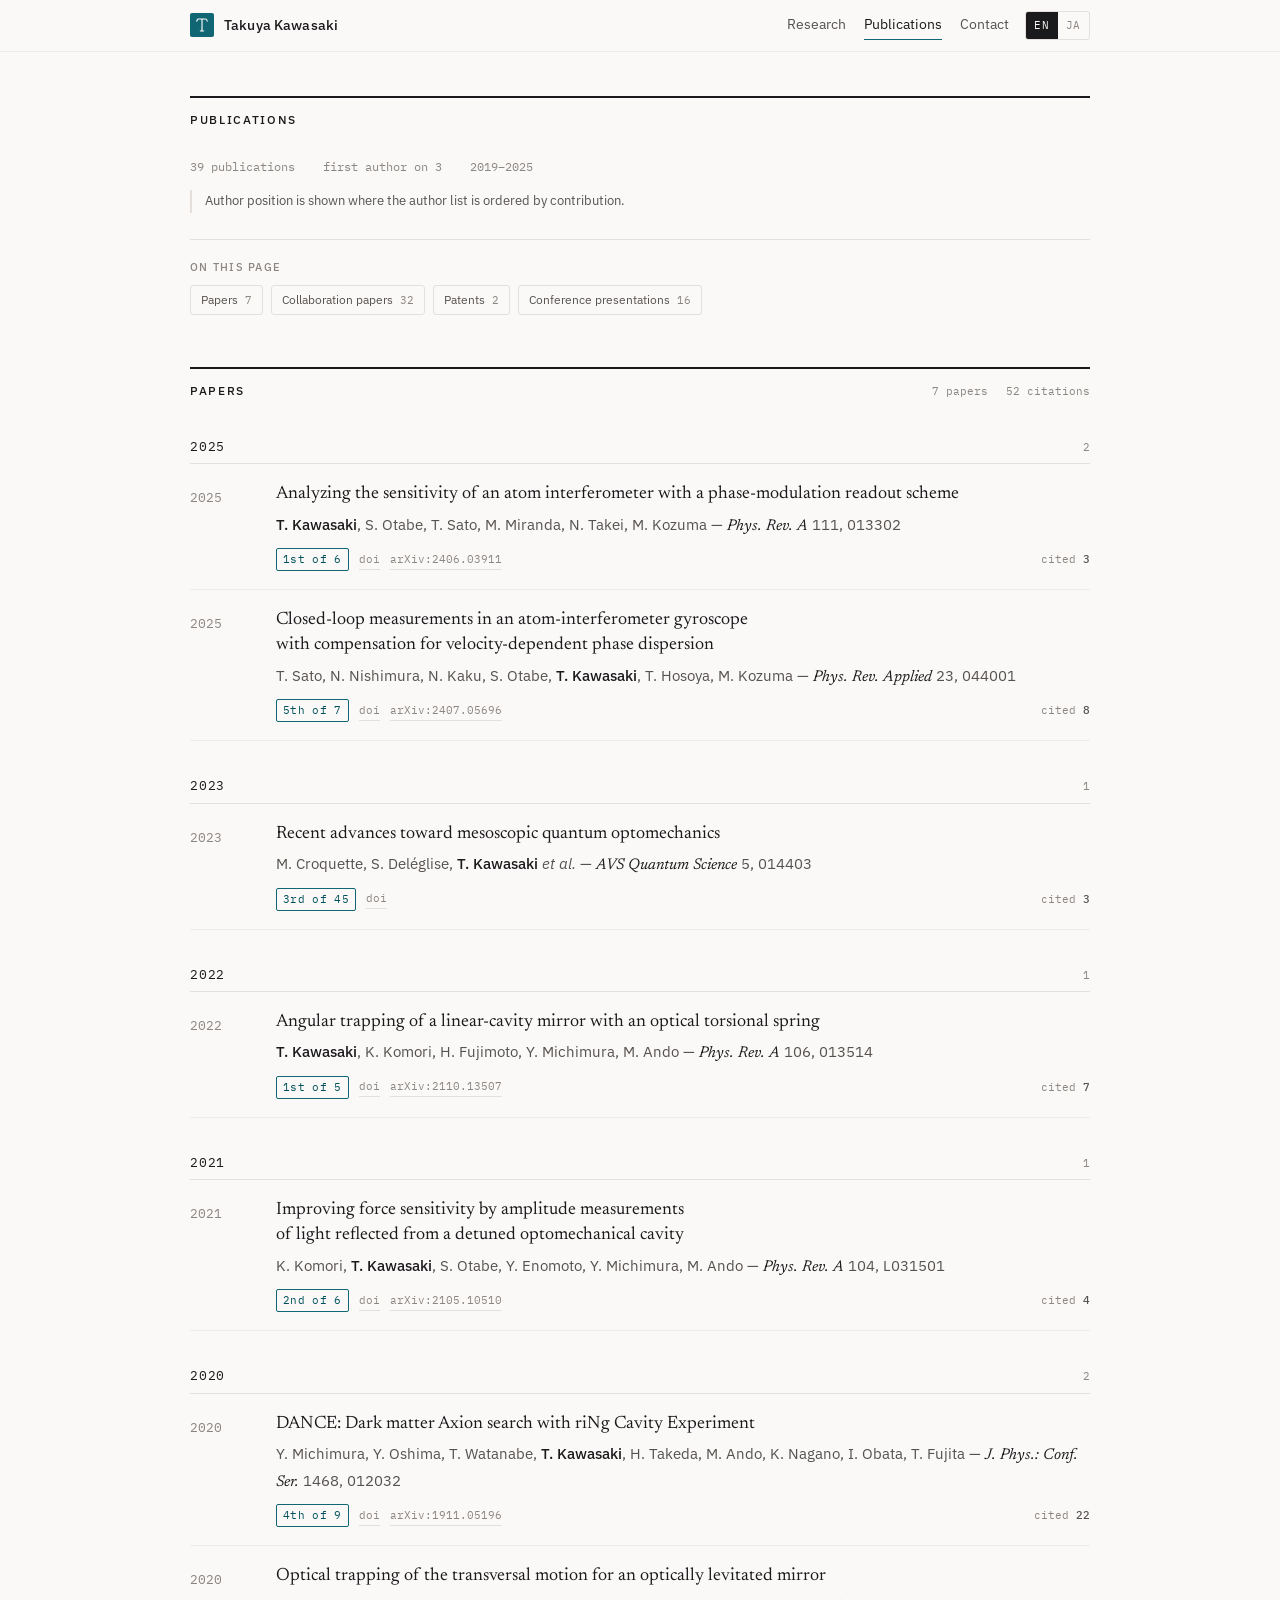
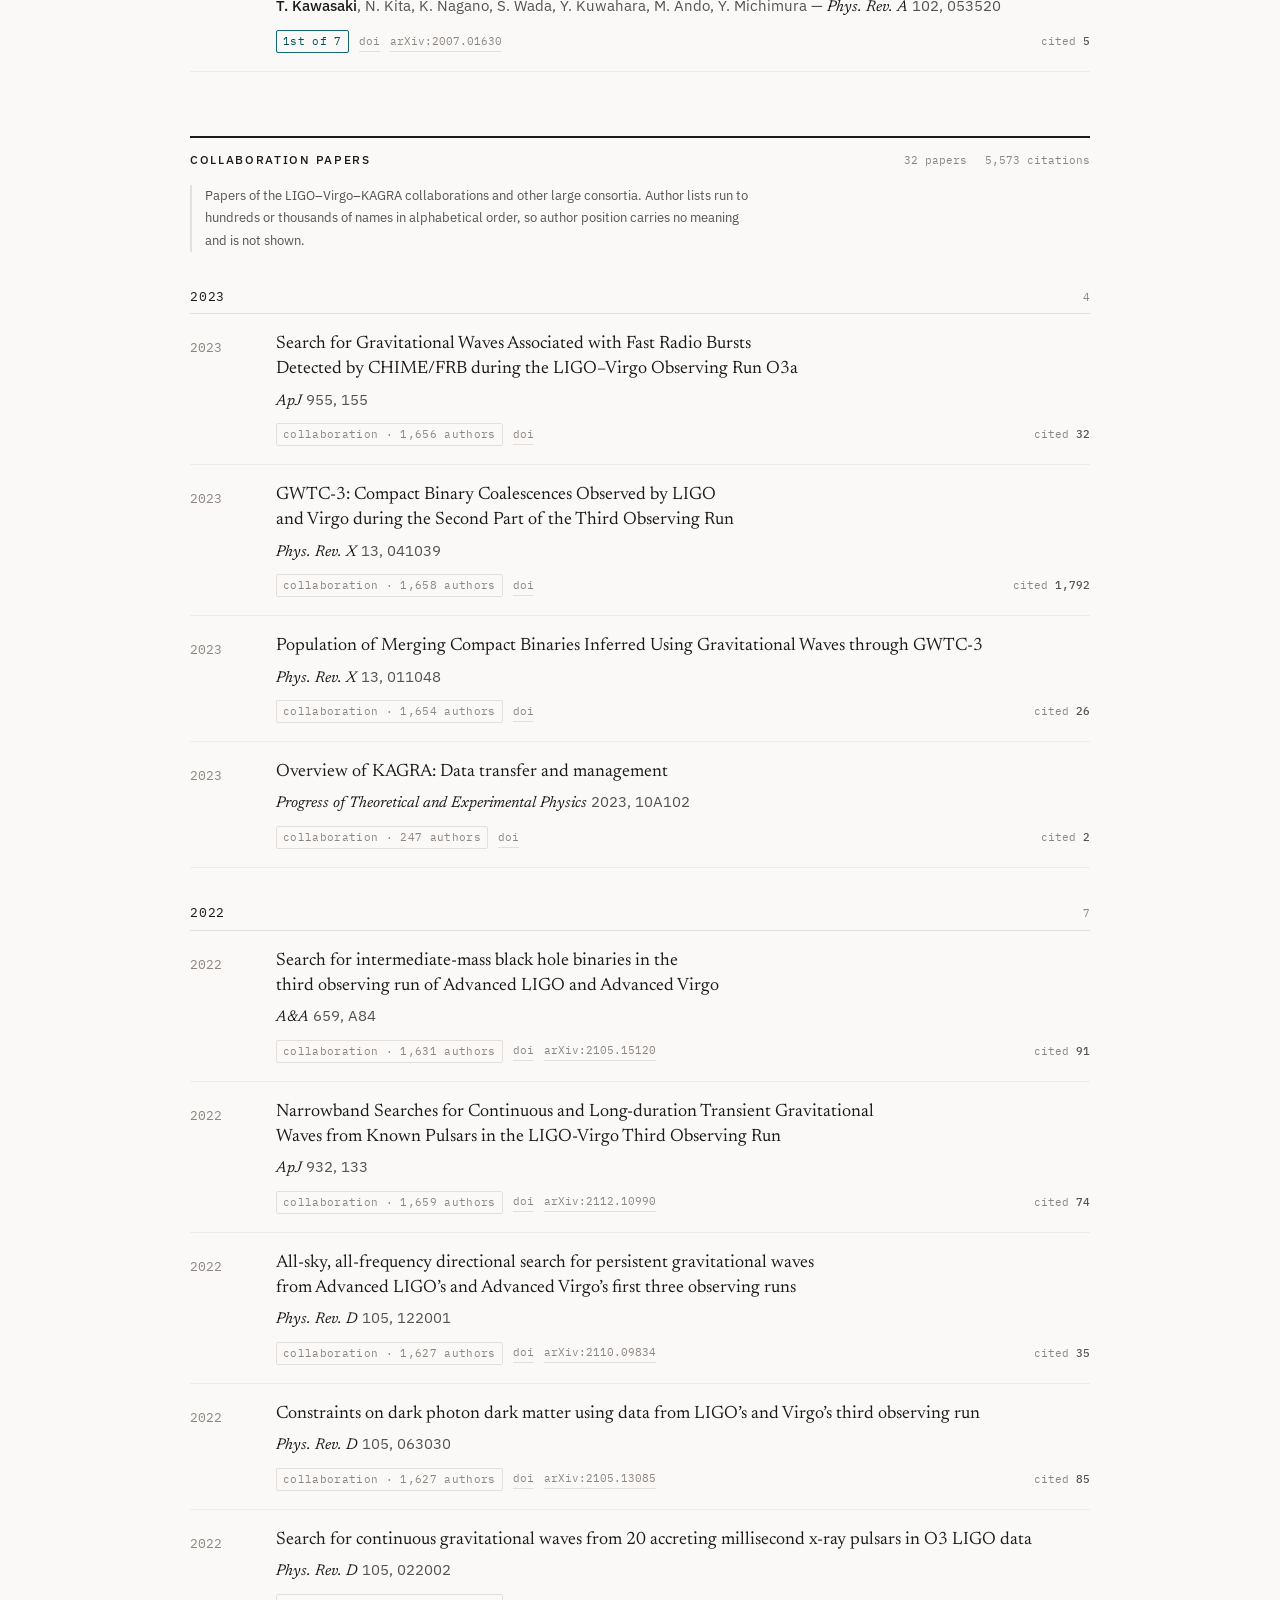
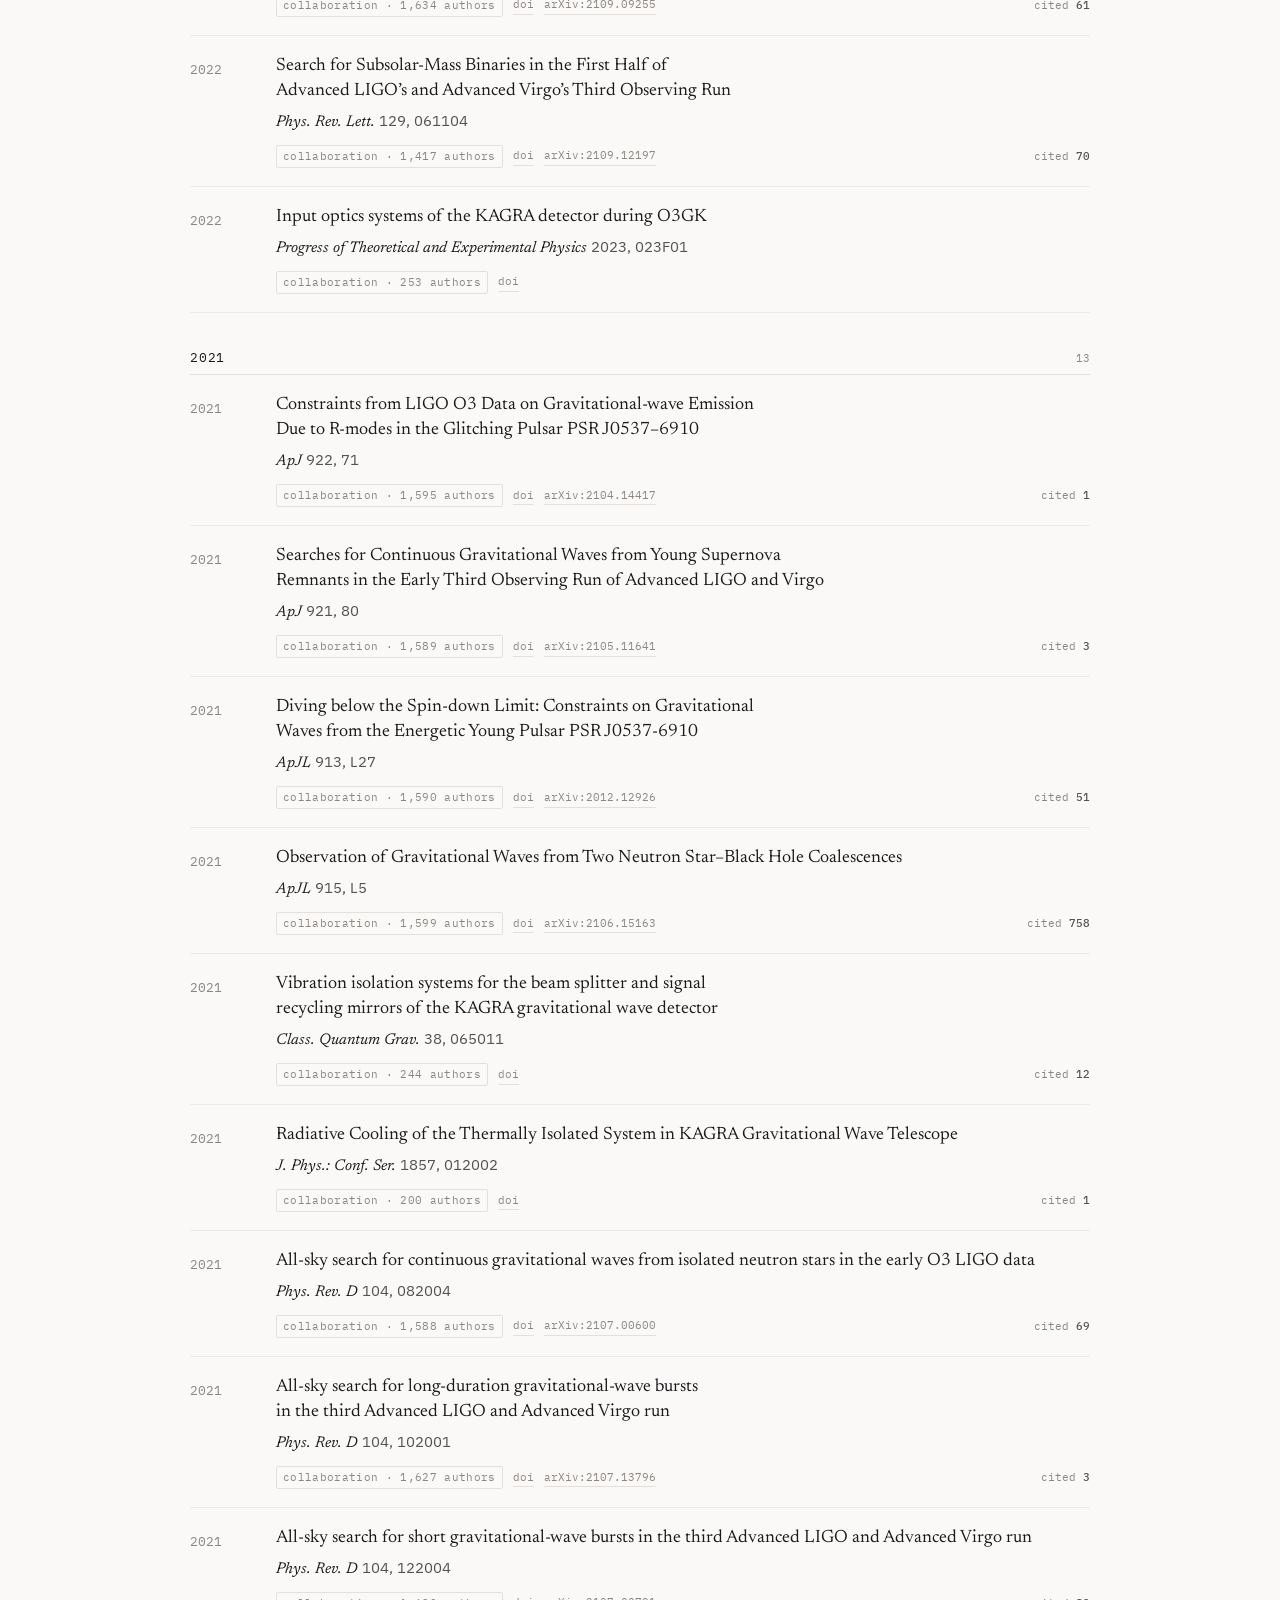
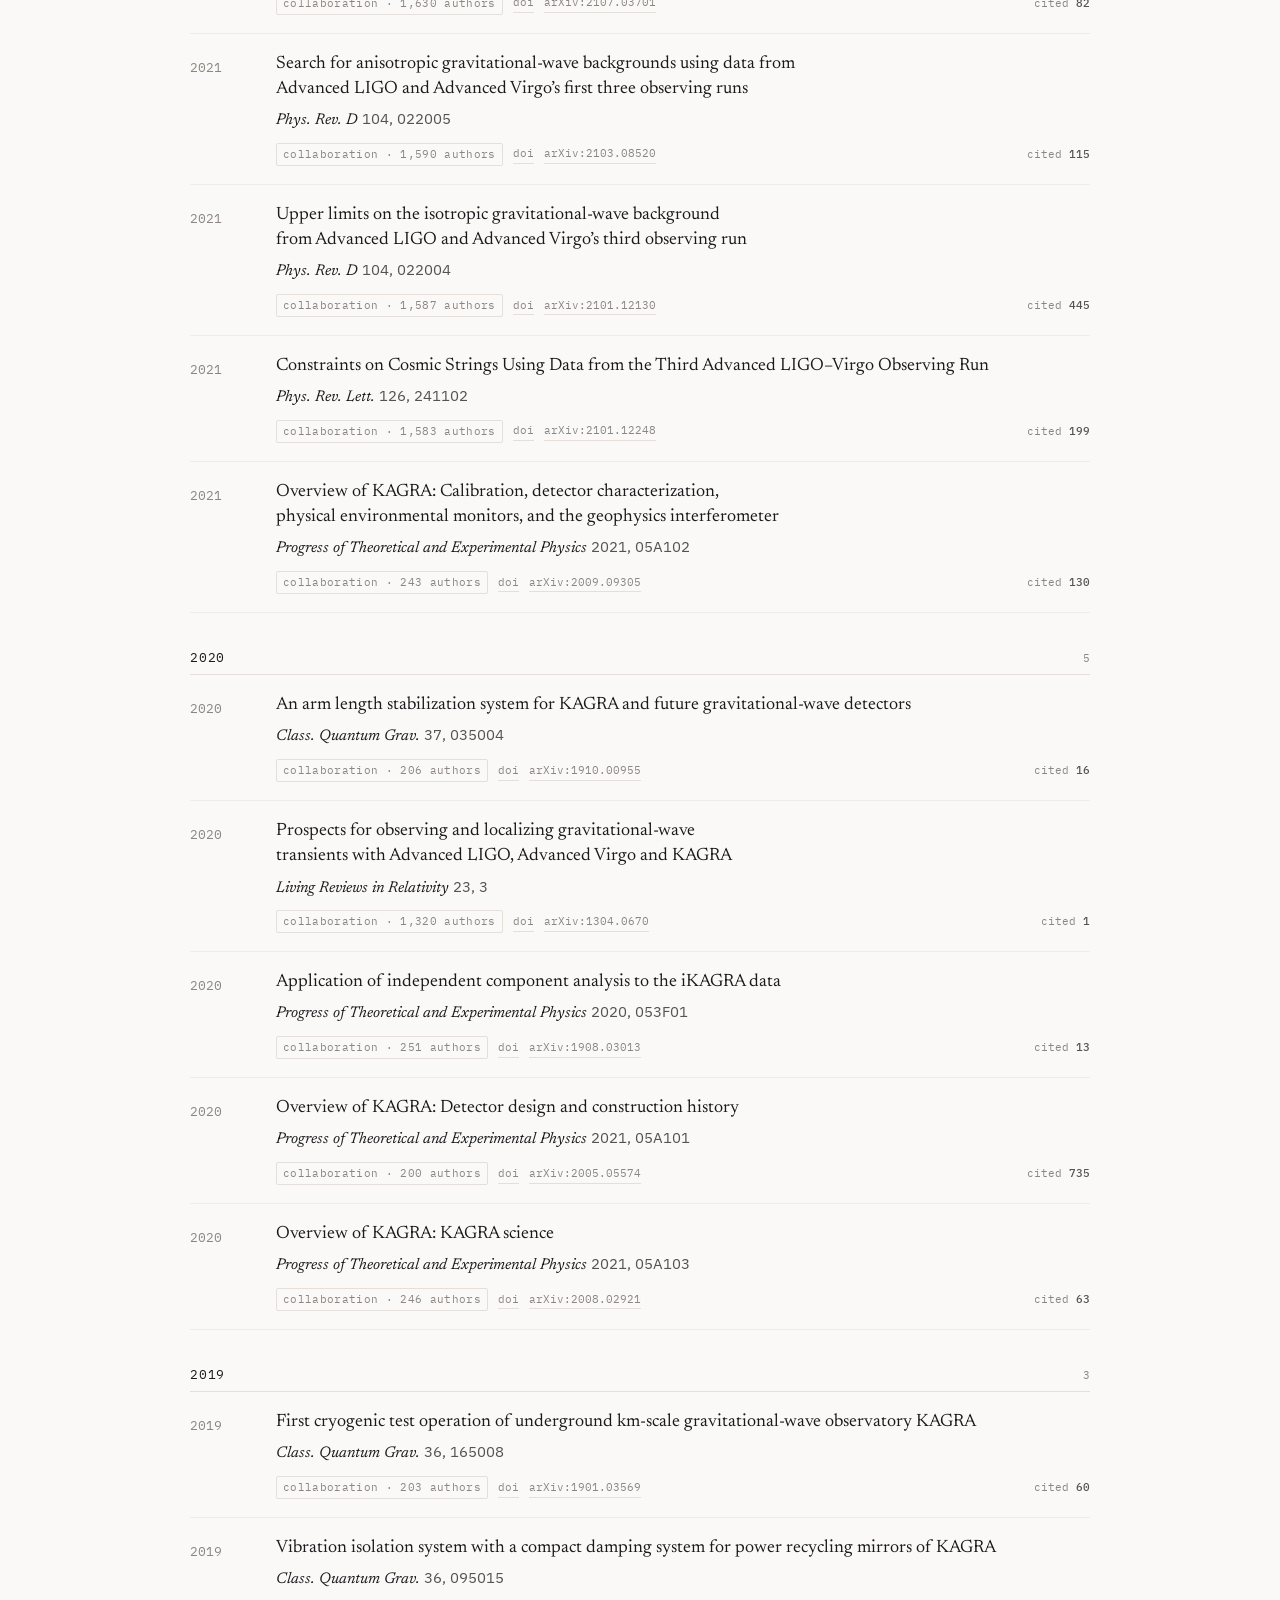
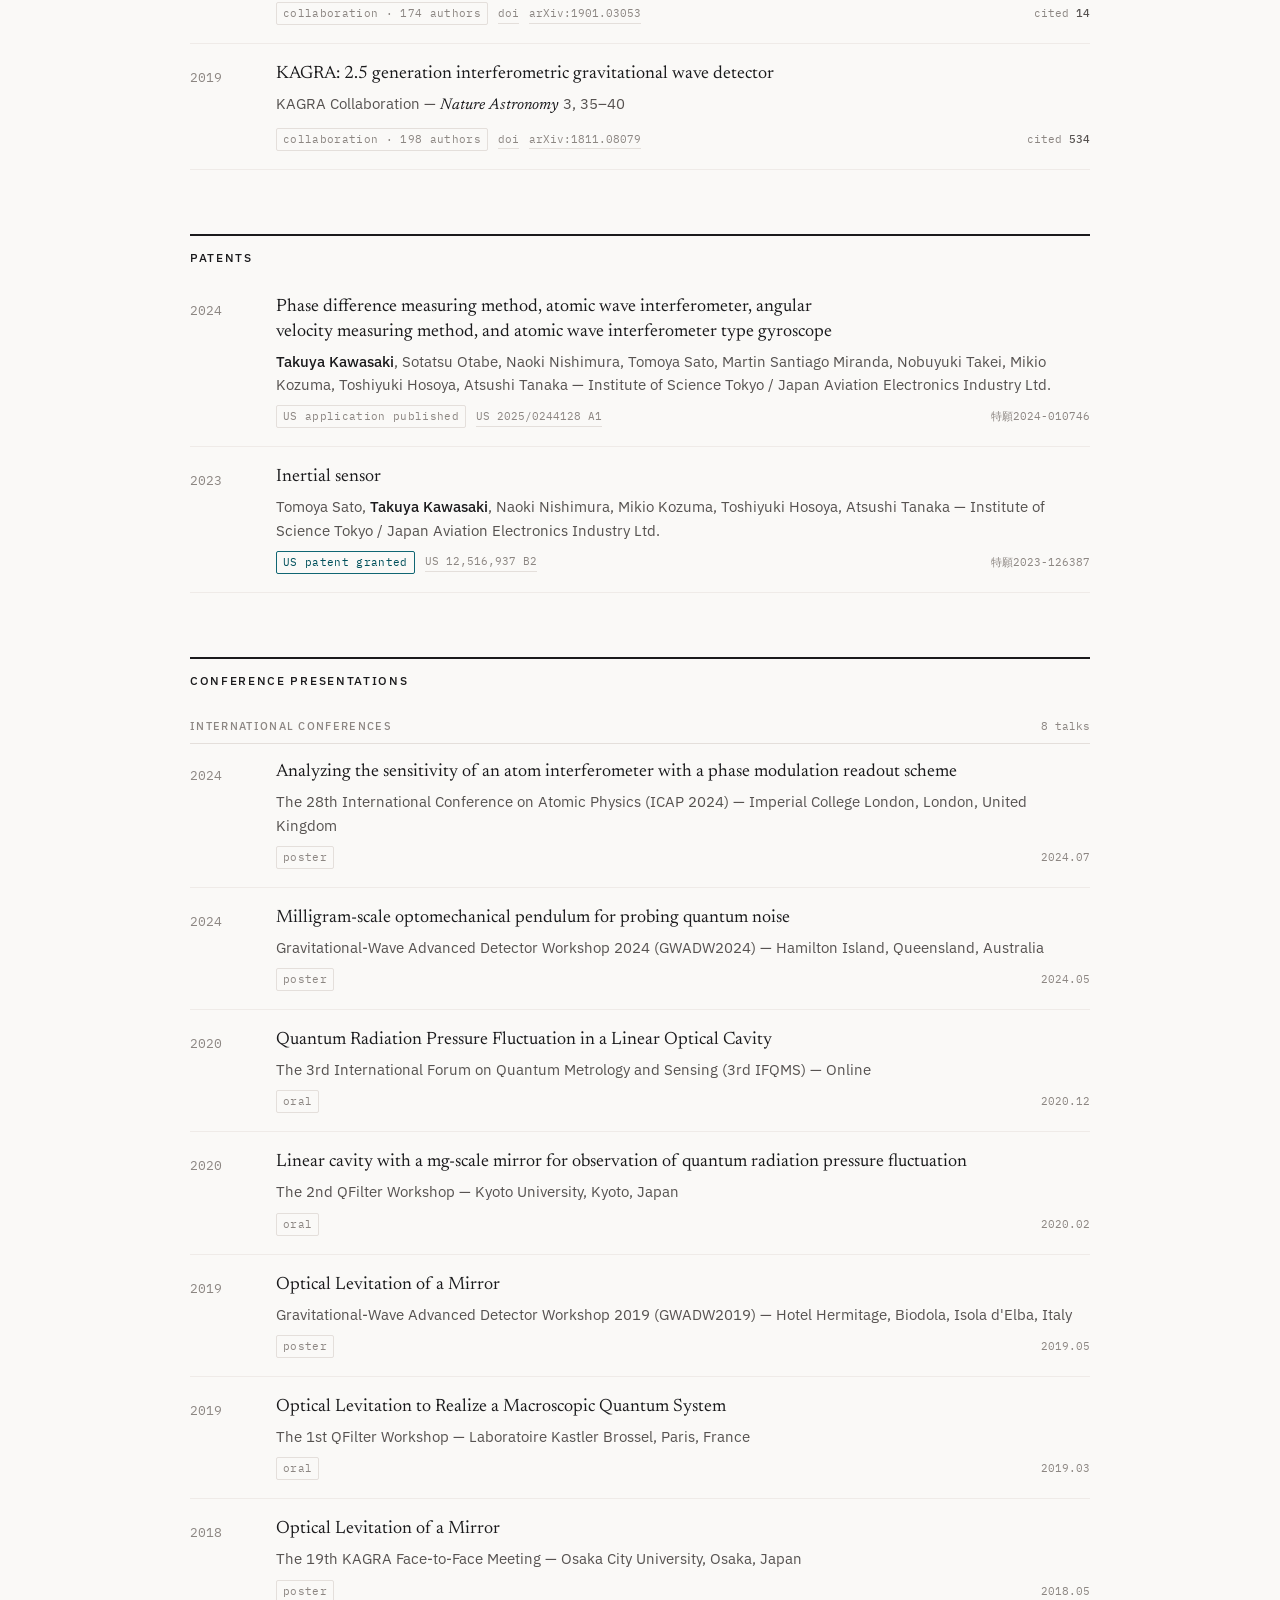
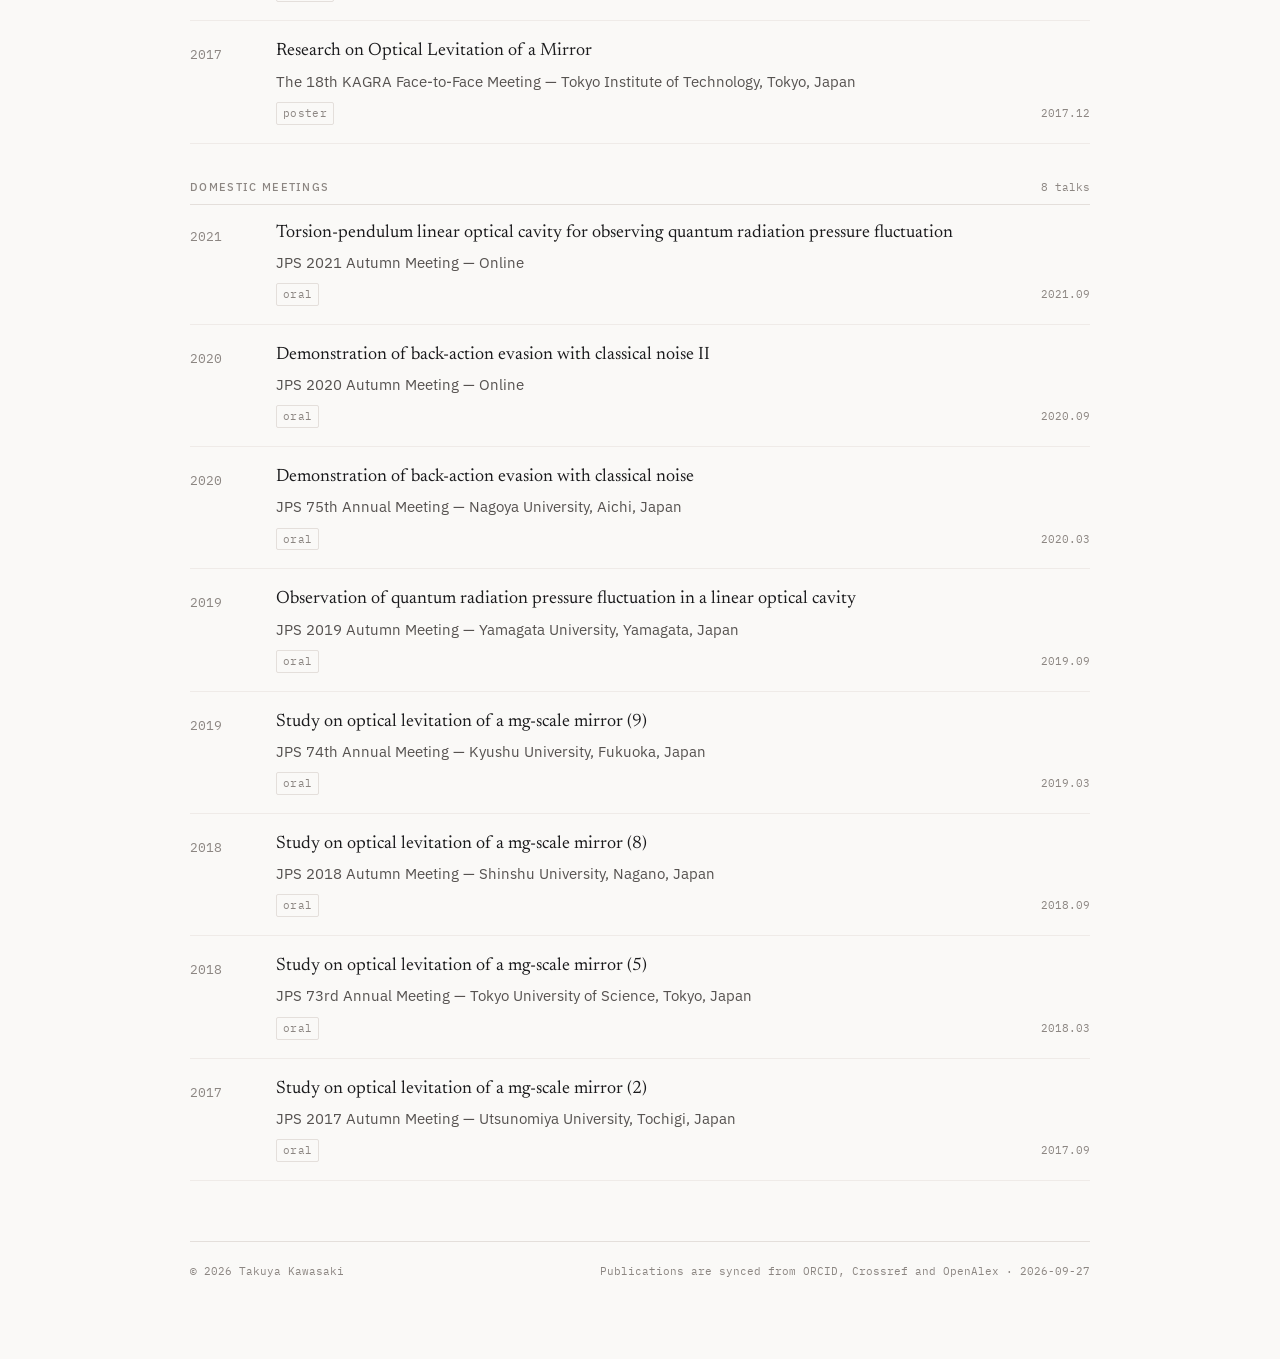
==== commit e4e99670: "業績を ORCID から同期 (2026-09-27)" ====
--- a/publications.html
+++ b/publications.html
@@ -79,7 +79,7 @@
     <p class="pub-meta"><span class="me">T. Kawasaki</span>, N. Kita, K. Nagano, S. Wada, Y. Kuwahara, M. Ando, Y. Michimura &mdash; <em>Phys. Rev. A</em> 102, 053520</p>
     <div class="pub-tail"><span class="pos">1st of 7</span><a href="https://doi.org/10.1103/physreva.102.053520" rel="noopener">doi</a><a href="https://arxiv.org/abs/2007.01630" rel="noopener">arXiv:2007.01630</a><span class="cited">cited <b>5</b></span></div>
   </div>
-</li></ol></section><section id="collaboration" class="block"><div class="grouphead"><h2 data-en="Collaboration papers" data-ja="国際共同研究の論文">Collaboration papers</h2><span class="groupnum"><span data-en="32 papers" data-ja="32 件">32 papers</span><span data-en="5,557 citations" data-ja="被引用 5,557">5,557 citations</span></span></div><p class="note" data-en="Papers of the LIGO–Virgo–KAGRA collaborations and other large consortia. Author lists run to hundreds or thousands of names in alphabetical order, so author position carries no meaning and is not shown." data-ja="LIGO・Virgo・KAGRA をはじめとする大規模共同研究の論文です。著者が数百名から数千名に及び、著者名はアルファベット順に並ぶため、著者順は意味を持ちません。そのため著者順は表示していません。">Papers of the LIGO–Virgo–KAGRA collaborations and other large consortia. Author lists run to hundreds or thousands of names in alphabetical order, so author position carries no meaning and is not shown.</p><div class="yearsep"><h2>2023</h2><span>4</span></div><ol class="ledger"><li class="pub">
+</li></ol></section><section id="collaboration" class="block"><div class="grouphead"><h2 data-en="Collaboration papers" data-ja="国際共同研究の論文">Collaboration papers</h2><span class="groupnum"><span data-en="32 papers" data-ja="32 件">32 papers</span><span data-en="5,573 citations" data-ja="被引用 5,573">5,573 citations</span></span></div><p class="note" data-en="Papers of the LIGO–Virgo–KAGRA collaborations and other large consortia. Author lists run to hundreds or thousands of names in alphabetical order, so author position carries no meaning and is not shown." data-ja="LIGO・Virgo・KAGRA をはじめとする大規模共同研究の論文です。著者が数百名から数千名に及び、著者名はアルファベット順に並ぶため、著者順は意味を持ちません。そのため著者順は表示していません。">Papers of the LIGO–Virgo–KAGRA collaborations and other large consortia. Author lists run to hundreds or thousands of names in alphabetical order, so author position carries no meaning and is not shown.</p><div class="yearsep"><h2>2023</h2><span>4</span></div><ol class="ledger"><li class="pub">
   <div class="pub-year">2023</div>
   <div>
     <h3 class="pub-title">Search for Gravitational Waves Associated with Fast Radio Bursts Detected by CHIME/FRB during the LIGO–Virgo Observing Run O3a</h3>
@@ -91,7 +91,7 @@
   <div>
     <h3 class="pub-title">GWTC-3: Compact Binary Coalescences Observed by LIGO and Virgo during the Second Part of the Third Observing Run</h3>
     <p class="pub-meta"><em>Phys. Rev. X</em> 13, 041039</p>
-    <div class="pub-tail"><span class="collab">collaboration &middot; 1,658 authors</span><a href="https://doi.org/10.1103/physrevx.13.041039" rel="noopener">doi</a><span class="cited">cited <b>1,786</b></span></div>
+    <div class="pub-tail"><span class="collab">collaboration &middot; 1,658 authors</span><a href="https://doi.org/10.1103/physrevx.13.041039" rel="noopener">doi</a><span class="cited">cited <b>1,792</b></span></div>
   </div>
 </li><li class="pub">
   <div class="pub-year">2023</div>
@@ -126,14 +126,14 @@
   <div>
     <h3 class="pub-title">All-sky, all-frequency directional search for persistent gravitational waves from Advanced LIGO’s and Advanced Virgo’s first three observing runs</h3>
     <p class="pub-meta"><em>Phys. Rev. D</em> 105, 122001</p>
-    <div class="pub-tail"><span class="collab">collaboration &middot; 1,627 authors</span><a href="https://doi.org/10.1103/physrevd.105.122001" rel="noopener">doi</a><a href="https://arxiv.org/abs/2110.09834" rel="noopener">arXiv:2110.09834</a><span class="cited">cited <b>34</b></span></div>
+    <div class="pub-tail"><span class="collab">collaboration &middot; 1,627 authors</span><a href="https://doi.org/10.1103/physrevd.105.122001" rel="noopener">doi</a><a href="https://arxiv.org/abs/2110.09834" rel="noopener">arXiv:2110.09834</a><span class="cited">cited <b>35</b></span></div>
   </div>
 </li><li class="pub">
   <div class="pub-year">2022</div>
   <div>
     <h3 class="pub-title">Constraints on dark photon dark matter using data from LIGO’s and Virgo’s third observing run</h3>
     <p class="pub-meta"><em>Phys. Rev. D</em> 105, 063030</p>
-    <div class="pub-tail"><span class="collab">collaboration &middot; 1,627 authors</span><a href="https://doi.org/10.1103/physrevd.105.063030" rel="noopener">doi</a><a href="https://arxiv.org/abs/2105.13085" rel="noopener">arXiv:2105.13085</a><span class="cited">cited <b>84</b></span></div>
+    <div class="pub-tail"><span class="collab">collaboration &middot; 1,627 authors</span><a href="https://doi.org/10.1103/physrevd.105.063030" rel="noopener">doi</a><a href="https://arxiv.org/abs/2105.13085" rel="noopener">arXiv:2105.13085</a><span class="cited">cited <b>85</b></span></div>
   </div>
 </li><li class="pub">
   <div class="pub-year">2022</div>
@@ -175,14 +175,14 @@
   <div>
     <h3 class="pub-title">Diving below the Spin-down Limit: Constraints on Gravitational Waves from the Energetic Young Pulsar PSR J0537-6910</h3>
     <p class="pub-meta"><em>ApJL</em> 913, L27</p>
-    <div class="pub-tail"><span class="collab">collaboration &middot; 1,590 authors</span><a href="https://doi.org/10.3847/2041-8213/abffcd" rel="noopener">doi</a><a href="https://arxiv.org/abs/2012.12926" rel="noopener">arXiv:2012.12926</a><span class="cited">cited <b>47</b></span></div>
+    <div class="pub-tail"><span class="collab">collaboration &middot; 1,590 authors</span><a href="https://doi.org/10.3847/2041-8213/abffcd" rel="noopener">doi</a><a href="https://arxiv.org/abs/2012.12926" rel="noopener">arXiv:2012.12926</a><span class="cited">cited <b>51</b></span></div>
   </div>
 </li><li class="pub">
   <div class="pub-year">2021</div>
   <div>
     <h3 class="pub-title">Observation of Gravitational Waves from Two Neutron Star–Black Hole Coalescences</h3>
     <p class="pub-meta"><em>ApJL</em> 915, L5</p>
-    <div class="pub-tail"><span class="collab">collaboration &middot; 1,599 authors</span><a href="https://doi.org/10.3847/2041-8213/ac082e" rel="noopener">doi</a><a href="https://arxiv.org/abs/2106.15163" rel="noopener">arXiv:2106.15163</a><span class="cited">cited <b>757</b></span></div>
+    <div class="pub-tail"><span class="collab">collaboration &middot; 1,599 authors</span><a href="https://doi.org/10.3847/2041-8213/ac082e" rel="noopener">doi</a><a href="https://arxiv.org/abs/2106.15163" rel="noopener">arXiv:2106.15163</a><span class="cited">cited <b>758</b></span></div>
   </div>
 </li><li class="pub">
   <div class="pub-year">2021</div>
@@ -217,7 +217,7 @@
   <div>
     <h3 class="pub-title">All-sky search for short gravitational-wave bursts in the third Advanced LIGO and Advanced Virgo run</h3>
     <p class="pub-meta"><em>Phys. Rev. D</em> 104, 122004</p>
-    <div class="pub-tail"><span class="collab">collaboration &middot; 1,630 authors</span><a href="https://doi.org/10.1103/physrevd.104.122004" rel="noopener">doi</a><a href="https://arxiv.org/abs/2107.03701" rel="noopener">arXiv:2107.03701</a><span class="cited">cited <b>81</b></span></div>
+    <div class="pub-tail"><span class="collab">collaboration &middot; 1,630 authors</span><a href="https://doi.org/10.1103/physrevd.104.122004" rel="noopener">doi</a><a href="https://arxiv.org/abs/2107.03701" rel="noopener">arXiv:2107.03701</a><span class="cited">cited <b>82</b></span></div>
   </div>
 </li><li class="pub">
   <div class="pub-year">2021</div>
@@ -231,7 +231,7 @@
   <div>
     <h3 class="pub-title">Upper limits on the isotropic gravitational-wave background from Advanced LIGO and Advanced Virgo’s third observing run</h3>
     <p class="pub-meta"><em>Phys. Rev. D</em> 104, 022004</p>
-    <div class="pub-tail"><span class="collab">collaboration &middot; 1,587 authors</span><a href="https://doi.org/10.1103/physrevd.104.022004" rel="noopener">doi</a><a href="https://arxiv.org/abs/2101.12130" rel="noopener">arXiv:2101.12130</a><span class="cited">cited <b>444</b></span></div>
+    <div class="pub-tail"><span class="collab">collaboration &middot; 1,587 authors</span><a href="https://doi.org/10.1103/physrevd.104.022004" rel="noopener">doi</a><a href="https://arxiv.org/abs/2101.12130" rel="noopener">arXiv:2101.12130</a><span class="cited">cited <b>445</b></span></div>
   </div>
 </li><li class="pub">
   <div class="pub-year">2021</div>
@@ -273,7 +273,7 @@
   <div>
     <h3 class="pub-title">Overview of KAGRA: Detector design and construction history</h3>
     <p class="pub-meta"><em>Progress of Theoretical and Experimental Physics</em> 2021, 05A101</p>
-    <div class="pub-tail"><span class="collab">collaboration &middot; 200 authors</span><a href="https://doi.org/10.1093/ptep/ptaa125" rel="noopener">doi</a><a href="https://arxiv.org/abs/2005.05574" rel="noopener">arXiv:2005.05574</a><span class="cited">cited <b>733</b></span></div>
+    <div class="pub-tail"><span class="collab">collaboration &middot; 200 authors</span><a href="https://doi.org/10.1093/ptep/ptaa125" rel="noopener">doi</a><a href="https://arxiv.org/abs/2005.05574" rel="noopener">arXiv:2005.05574</a><span class="cited">cited <b>735</b></span></div>
   </div>
 </li><li class="pub">
   <div class="pub-year">2020</div>
@@ -287,7 +287,7 @@
   <div>
     <h3 class="pub-title">First cryogenic test operation of underground km-scale gravitational-wave observatory KAGRA</h3>
     <p class="pub-meta"><em>Class. Quantum Grav.</em> 36, 165008</p>
-    <div class="pub-tail"><span class="collab">collaboration &middot; 203 authors</span><a href="https://doi.org/10.1088/1361-6382/ab28a9" rel="noopener">doi</a><a href="https://arxiv.org/abs/1901.03569" rel="noopener">arXiv:1901.03569</a><span class="cited">cited <b>61</b></span></div>
+    <div class="pub-tail"><span class="collab">collaboration &middot; 203 authors</span><a href="https://doi.org/10.1088/1361-6382/ab28a9" rel="noopener">doi</a><a href="https://arxiv.org/abs/1901.03569" rel="noopener">arXiv:1901.03569</a><span class="cited">cited <b>60</b></span></div>
   </div>
 </li><li class="pub">
   <div class="pub-year">2019</div>
@@ -434,7 +434,7 @@
 </li></ol></div></section>
 <footer>
   <span data-en="© 2026 Takuya Kawasaki" data-ja="© 2026 川﨑 拓也">© 2026 Takuya Kawasaki</span>
-  <span class="sync"><span data-en="Publications are synced from ORCID, Crossref and OpenAlex" data-ja="業績は ORCID・Crossref・OpenAlex から自動同期しています">Publications are synced from ORCID, Crossref and OpenAlex</span> &middot; 2026-09-20</span>
+  <span class="sync"><span data-en="Publications are synced from ORCID, Crossref and OpenAlex" data-ja="業績は ORCID・Crossref・OpenAlex から自動同期しています">Publications are synced from ORCID, Crossref and OpenAlex</span> &middot; 2026-09-27</span>
 </footer>
 </main>
 <script src="assets/site.js?v=5bf20b94"></script>
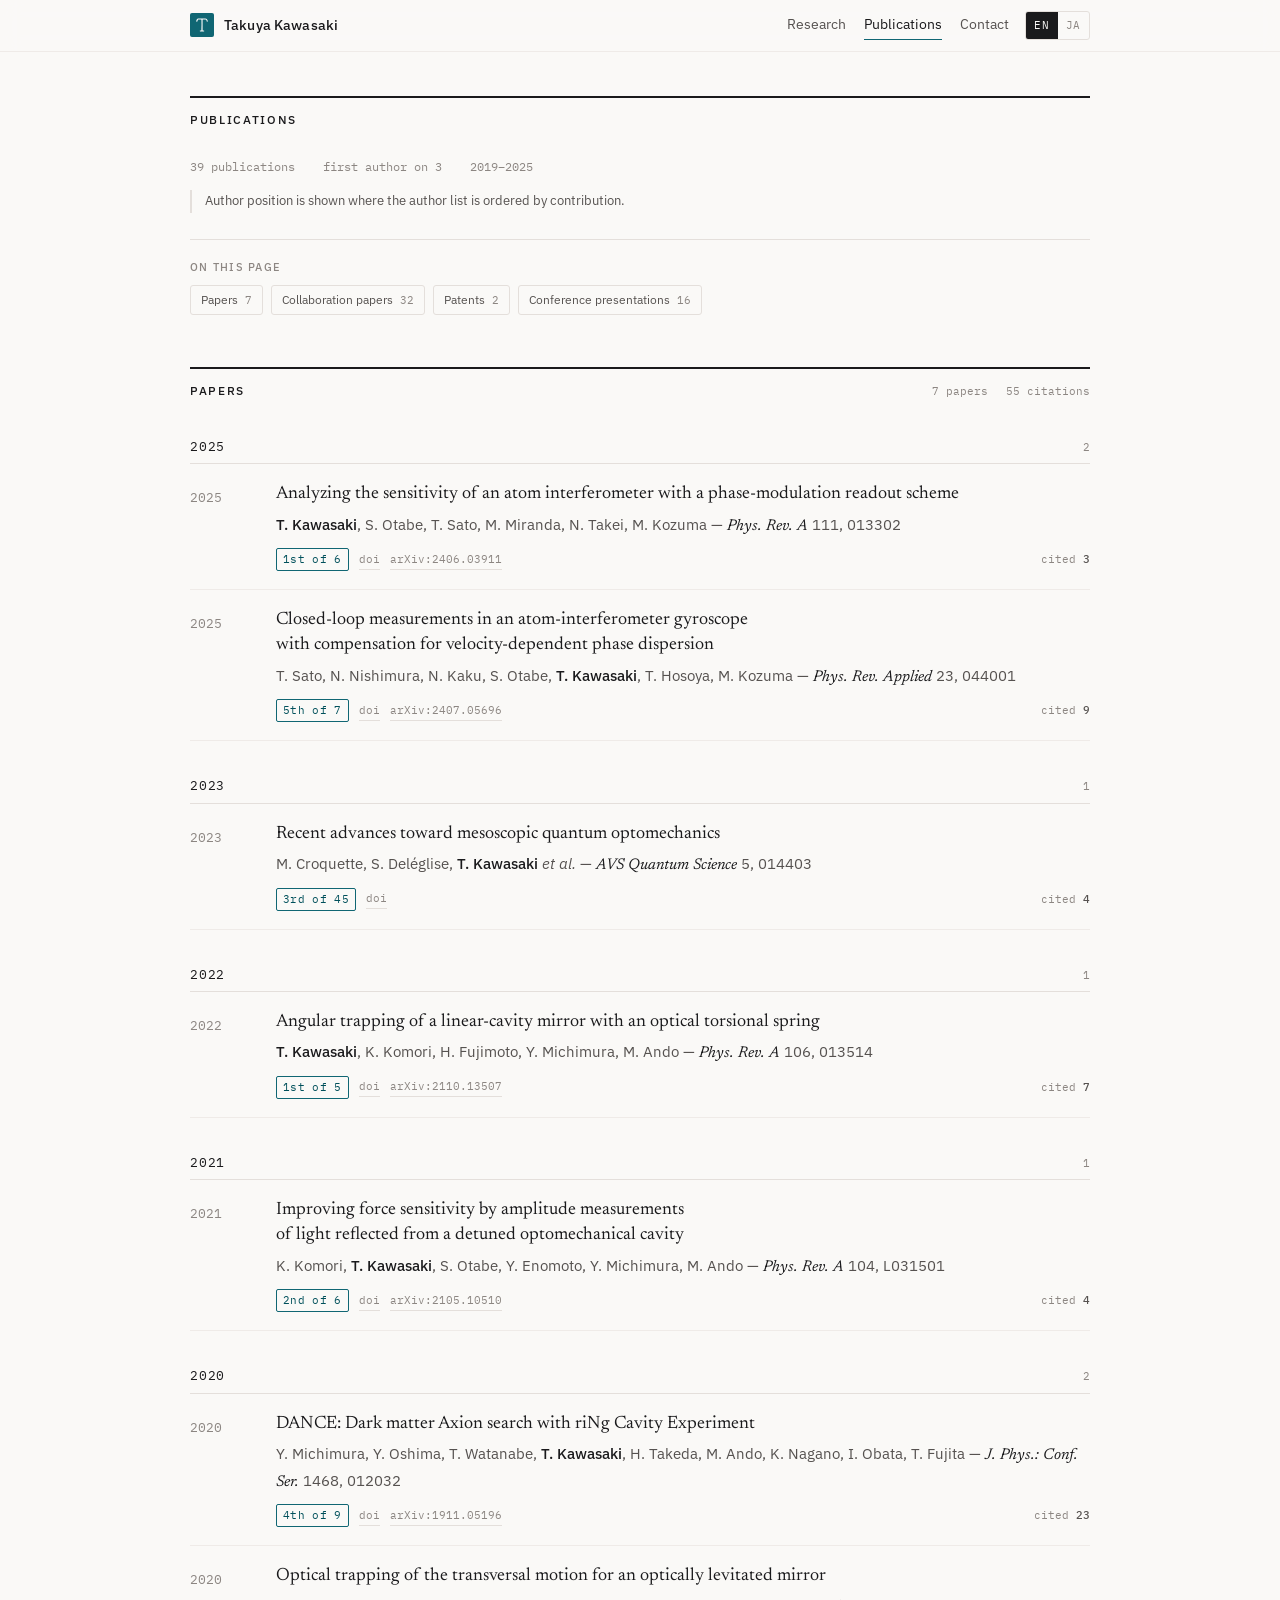
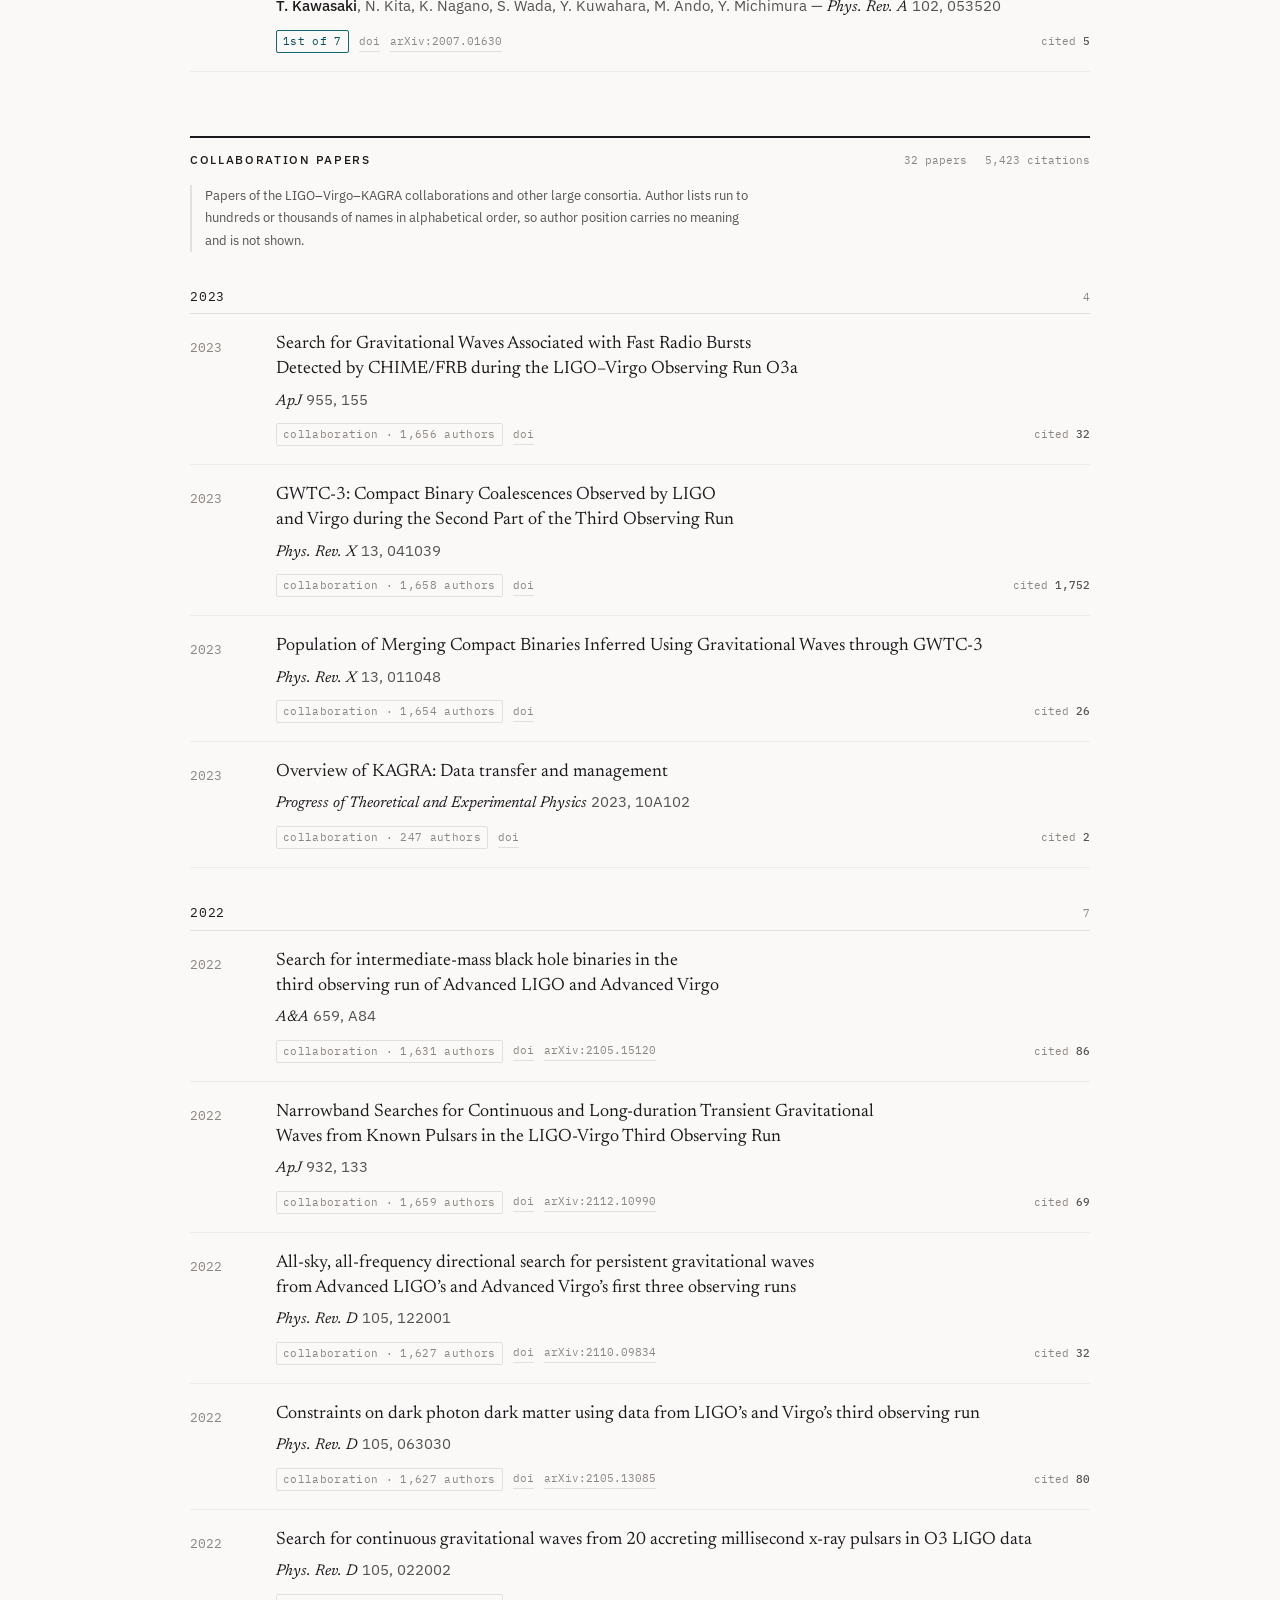
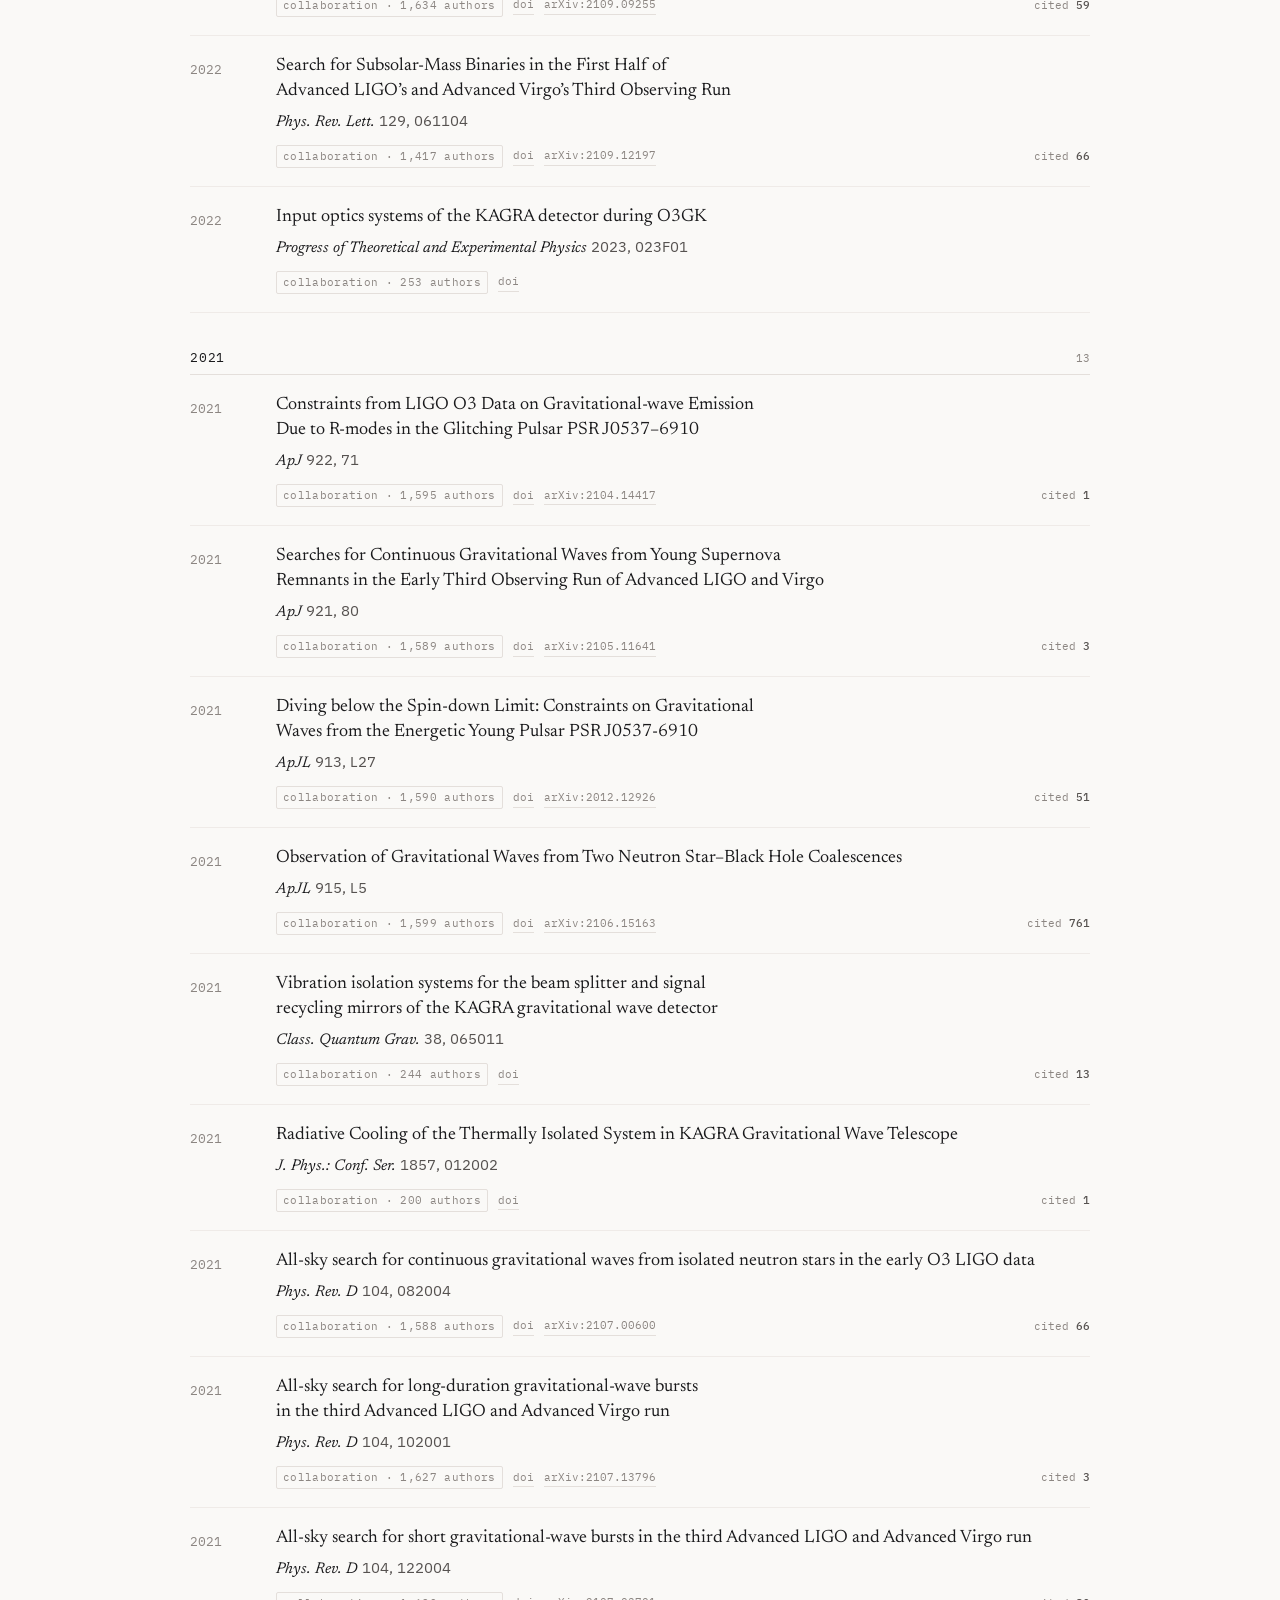
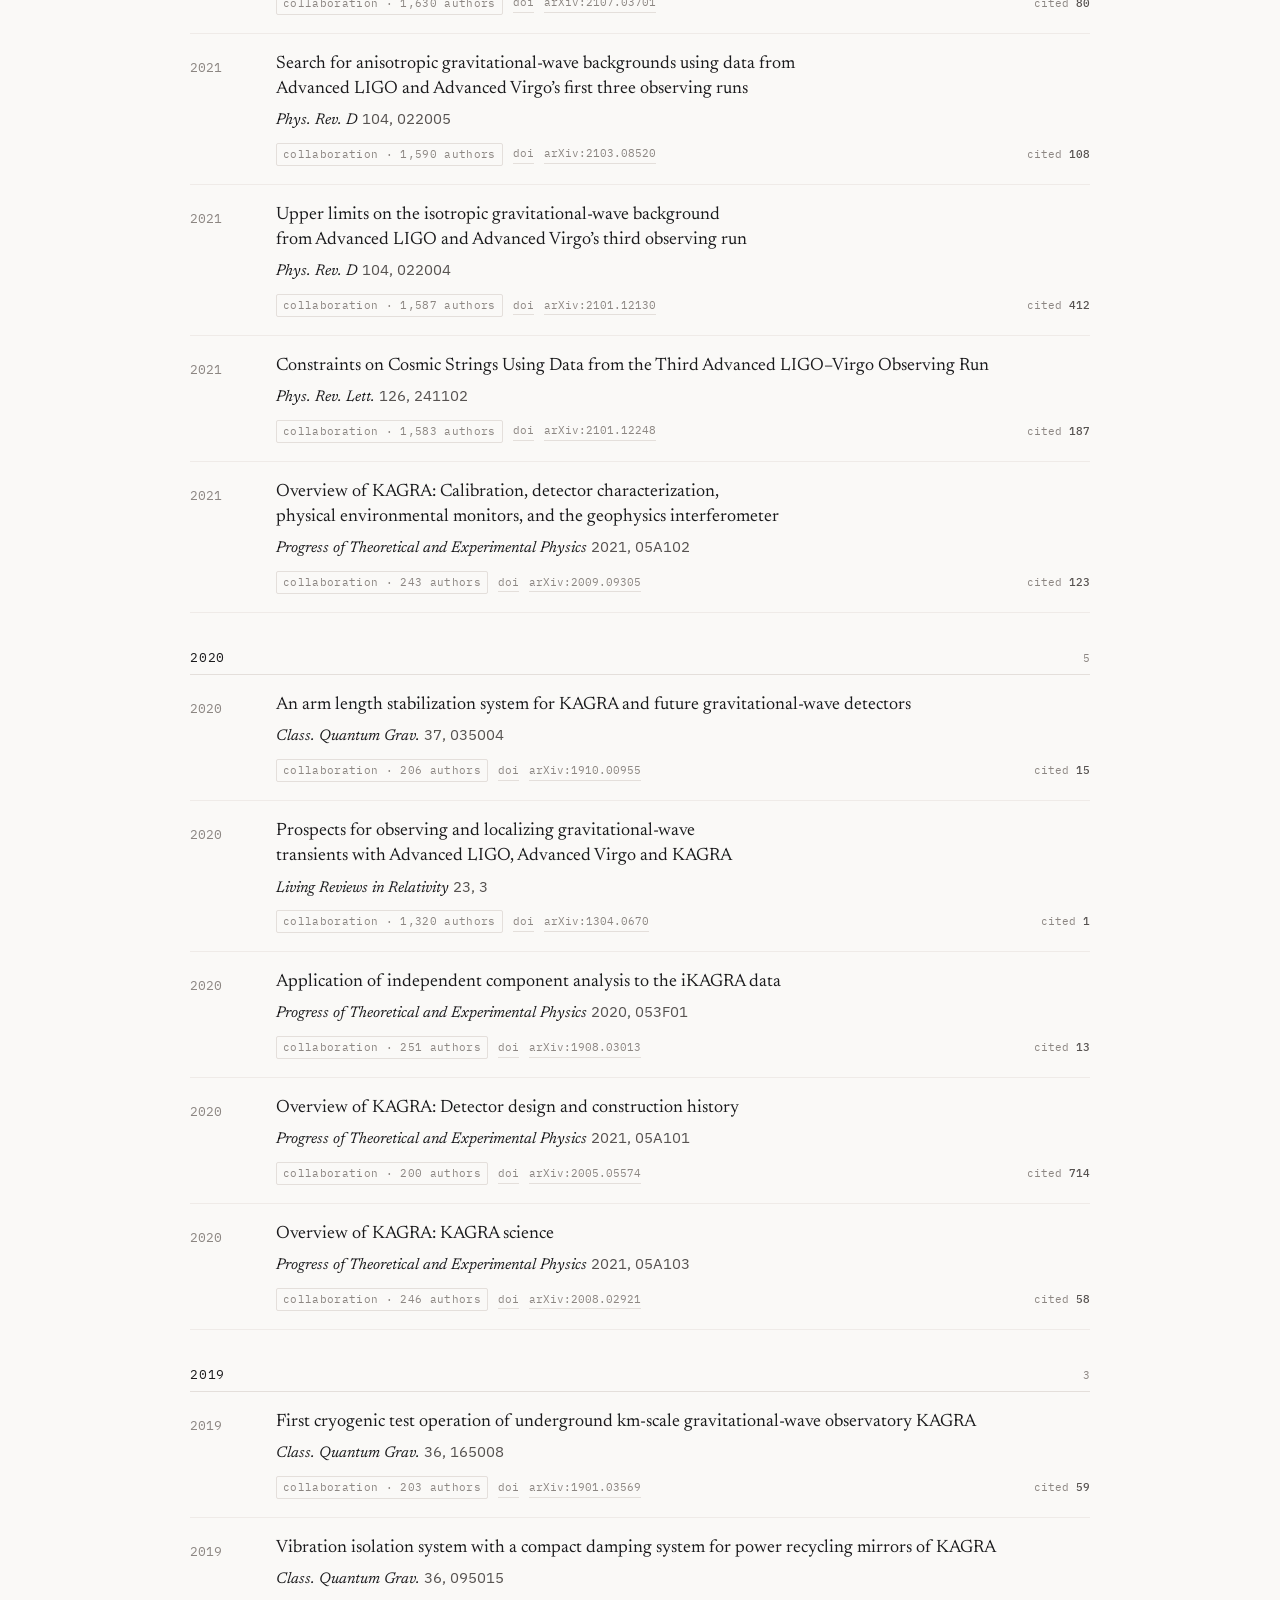
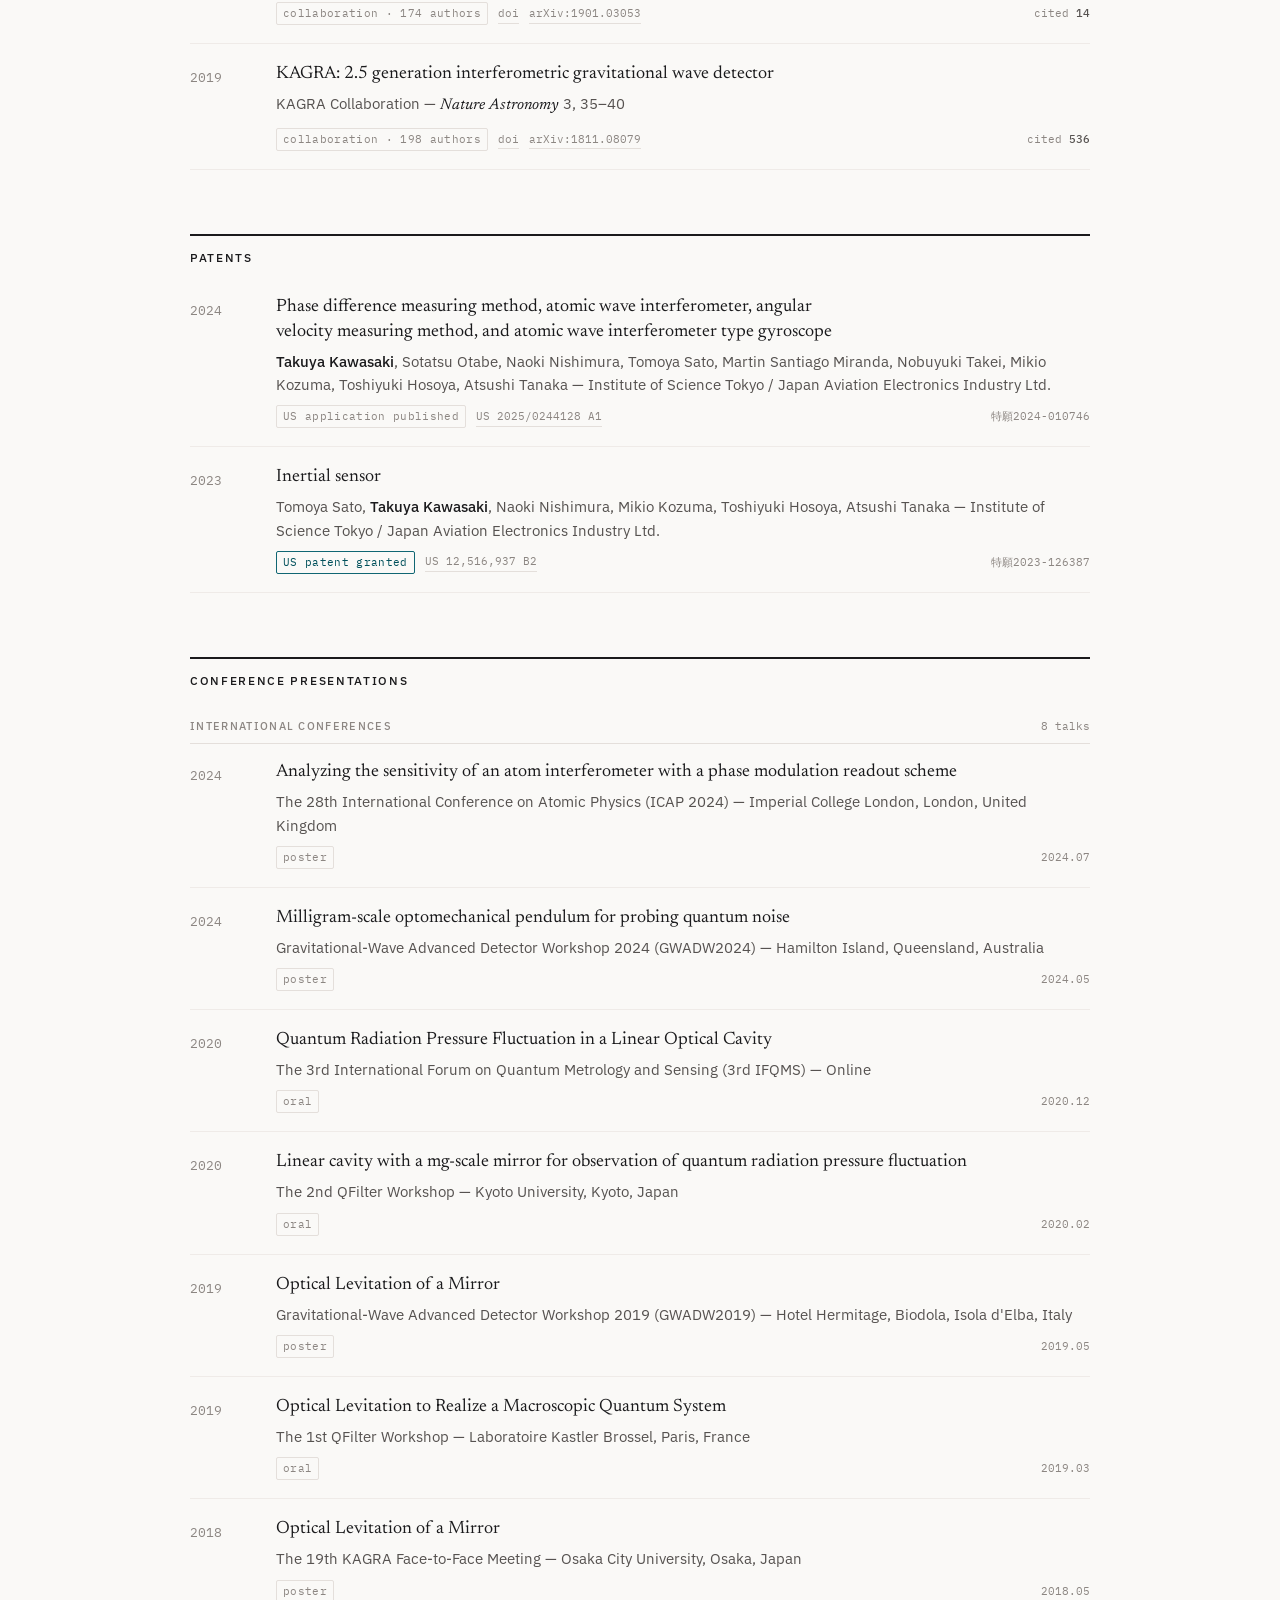
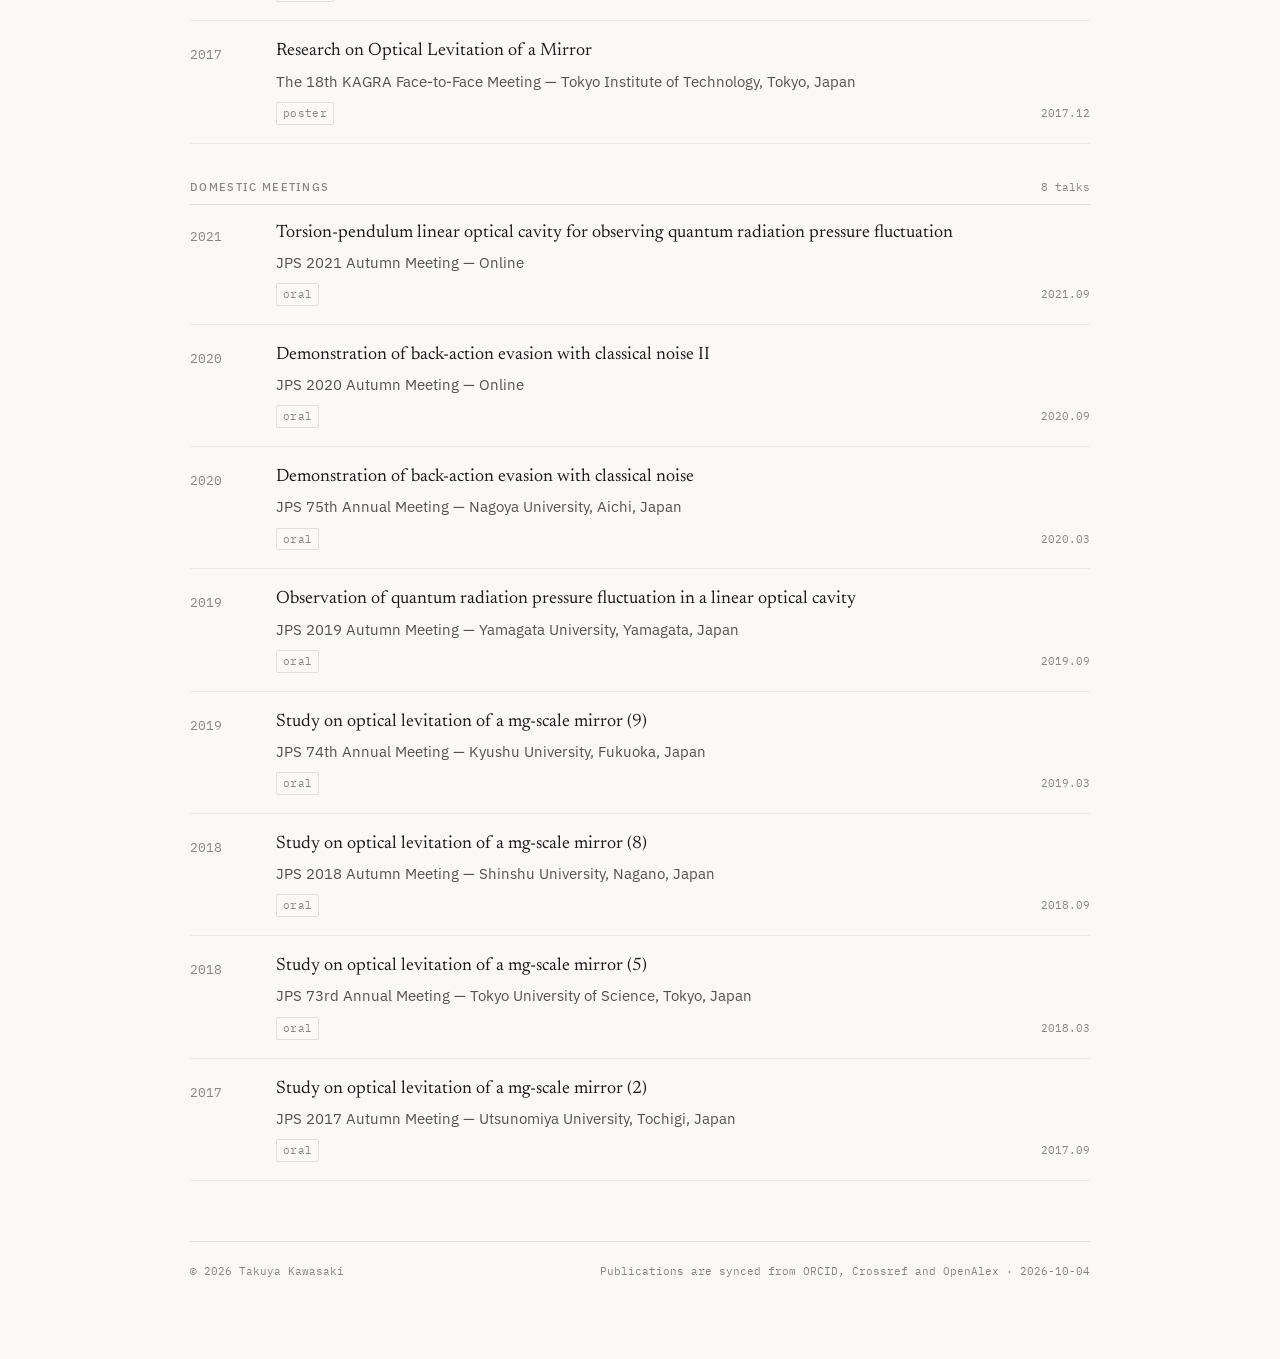
==== commit 98fd8e9b: "業績を ORCID から同期 (2026-10-04)" ====
--- a/publications.html
+++ b/publications.html
@@ -30,7 +30,7 @@
 <main id="top">
 <section class="block" style="padding-block:44px 0"><div class="head"><h2 data-en="Publications" data-ja="業績">Publications</h2></div><div class="summary"><span data-en="39 publications" data-ja="業績 39 件">39 publications</span><span data-en="first author on 3" data-ja="うち筆頭著者 3 件">first author on 3</span><span>2019–2025</span></div><p class="caveat" data-en="Author position is shown where the author list is ordered by contribution." data-ja="著者順が寄与を表す論文には、著者順を表示しています。">Author position is shown where the author list is ordered by contribution.</p></section>
 <nav class="pubmap" aria-label="On this page"><h2 data-en="On this page" data-ja="このページの内容">On this page</h2><ol><li><a href="#papers"><span data-en="Papers" data-ja="論文">Papers</span><span class="n">7</span></a></li><li><a href="#collaboration"><span data-en="Collaboration papers" data-ja="国際共同研究の論文">Collaboration papers</span><span class="n">32</span></a></li><li><a href="#patents"><span data-en="Patents" data-ja="特許">Patents</span><span class="n">2</span></a></li><li><a href="#talks"><span data-en="Conference presentations" data-ja="学会発表">Conference presentations</span><span class="n">16</span></a></li></ol></nav>
-<section id="papers" class="block"><div class="grouphead"><h2 data-en="Papers" data-ja="論文">Papers</h2><span class="groupnum"><span data-en="7 papers" data-ja="7 件">7 papers</span><span data-en="52 citations" data-ja="被引用 52">52 citations</span></span></div><div class="yearsep"><h2>2025</h2><span>2</span></div><ol class="ledger"><li class="pub">
+<section id="papers" class="block"><div class="grouphead"><h2 data-en="Papers" data-ja="論文">Papers</h2><span class="groupnum"><span data-en="7 papers" data-ja="7 件">7 papers</span><span data-en="55 citations" data-ja="被引用 55">55 citations</span></span></div><div class="yearsep"><h2>2025</h2><span>2</span></div><ol class="ledger"><li class="pub">
   <div class="pub-year">2025</div>
   <div>
     <h3 class="pub-title">Analyzing the sensitivity of an atom interferometer with a phase-modulation readout scheme</h3>
@@ -42,14 +42,14 @@
   <div>
     <h3 class="pub-title">Closed-loop measurements in an atom-interferometer gyroscope with compensation for velocity-dependent phase dispersion</h3>
     <p class="pub-meta">T. Sato, N. Nishimura, N. Kaku, S. Otabe, <span class="me">T. Kawasaki</span>, T. Hosoya, M. Kozuma &mdash; <em>Phys. Rev. Applied</em> 23, 044001</p>
-    <div class="pub-tail"><span class="pos">5th of 7</span><a href="https://doi.org/10.1103/physrevapplied.23.044001" rel="noopener">doi</a><a href="https://arxiv.org/abs/2407.05696" rel="noopener">arXiv:2407.05696</a><span class="cited">cited <b>8</b></span></div>
+    <div class="pub-tail"><span class="pos">5th of 7</span><a href="https://doi.org/10.1103/physrevapplied.23.044001" rel="noopener">doi</a><a href="https://arxiv.org/abs/2407.05696" rel="noopener">arXiv:2407.05696</a><span class="cited">cited <b>9</b></span></div>
   </div>
 </li></ol><div class="yearsep"><h2>2023</h2><span>1</span></div><ol class="ledger"><li class="pub">
   <div class="pub-year">2023</div>
   <div>
     <h3 class="pub-title">Recent advances toward mesoscopic quantum optomechanics</h3>
     <p class="pub-meta">M. Croquette, S. Deléglise, <span class="me">T. Kawasaki</span> <i>et al.</i> &mdash; <em>AVS Quantum Science</em> 5, 014403</p>
-    <div class="pub-tail"><span class="pos">3rd of 45</span><a href="https://doi.org/10.1116/5.0128487" rel="noopener">doi</a><span class="cited">cited <b>3</b></span></div>
+    <div class="pub-tail"><span class="pos">3rd of 45</span><a href="https://doi.org/10.1116/5.0128487" rel="noopener">doi</a><span class="cited">cited <b>4</b></span></div>
   </div>
 </li></ol><div class="yearsep"><h2>2022</h2><span>1</span></div><ol class="ledger"><li class="pub">
   <div class="pub-year">2022</div>
@@ -70,7 +70,7 @@
   <div>
     <h3 class="pub-title">DANCE: Dark matter Axion search with riNg Cavity Experiment</h3>
     <p class="pub-meta">Y. Michimura, Y. Oshima, T. Watanabe, <span class="me">T. Kawasaki</span>, H. Takeda, M. Ando, K. Nagano, I. Obata, T. Fujita &mdash; <em>J. Phys.: Conf. Ser.</em> 1468, 012032</p>
-    <div class="pub-tail"><span class="pos">4th of 9</span><a href="https://doi.org/10.1088/1742-6596/1468/1/012032" rel="noopener">doi</a><a href="https://arxiv.org/abs/1911.05196" rel="noopener">arXiv:1911.05196</a><span class="cited">cited <b>22</b></span></div>
+    <div class="pub-tail"><span class="pos">4th of 9</span><a href="https://doi.org/10.1088/1742-6596/1468/1/012032" rel="noopener">doi</a><a href="https://arxiv.org/abs/1911.05196" rel="noopener">arXiv:1911.05196</a><span class="cited">cited <b>23</b></span></div>
   </div>
 </li><li class="pub">
   <div class="pub-year">2020</div>
@@ -79,7 +79,7 @@
     <p class="pub-meta"><span class="me">T. Kawasaki</span>, N. Kita, K. Nagano, S. Wada, Y. Kuwahara, M. Ando, Y. Michimura &mdash; <em>Phys. Rev. A</em> 102, 053520</p>
     <div class="pub-tail"><span class="pos">1st of 7</span><a href="https://doi.org/10.1103/physreva.102.053520" rel="noopener">doi</a><a href="https://arxiv.org/abs/2007.01630" rel="noopener">arXiv:2007.01630</a><span class="cited">cited <b>5</b></span></div>
   </div>
-</li></ol></section><section id="collaboration" class="block"><div class="grouphead"><h2 data-en="Collaboration papers" data-ja="国際共同研究の論文">Collaboration papers</h2><span class="groupnum"><span data-en="32 papers" data-ja="32 件">32 papers</span><span data-en="5,573 citations" data-ja="被引用 5,573">5,573 citations</span></span></div><p class="note" data-en="Papers of the LIGO–Virgo–KAGRA collaborations and other large consortia. Author lists run to hundreds or thousands of names in alphabetical order, so author position carries no meaning and is not shown." data-ja="LIGO・Virgo・KAGRA をはじめとする大規模共同研究の論文です。著者が数百名から数千名に及び、著者名はアルファベット順に並ぶため、著者順は意味を持ちません。そのため著者順は表示していません。">Papers of the LIGO–Virgo–KAGRA collaborations and other large consortia. Author lists run to hundreds or thousands of names in alphabetical order, so author position carries no meaning and is not shown.</p><div class="yearsep"><h2>2023</h2><span>4</span></div><ol class="ledger"><li class="pub">
+</li></ol></section><section id="collaboration" class="block"><div class="grouphead"><h2 data-en="Collaboration papers" data-ja="国際共同研究の論文">Collaboration papers</h2><span class="groupnum"><span data-en="32 papers" data-ja="32 件">32 papers</span><span data-en="5,423 citations" data-ja="被引用 5,423">5,423 citations</span></span></div><p class="note" data-en="Papers of the LIGO–Virgo–KAGRA collaborations and other large consortia. Author lists run to hundreds or thousands of names in alphabetical order, so author position carries no meaning and is not shown." data-ja="LIGO・Virgo・KAGRA をはじめとする大規模共同研究の論文です。著者が数百名から数千名に及び、著者名はアルファベット順に並ぶため、著者順は意味を持ちません。そのため著者順は表示していません。">Papers of the LIGO–Virgo–KAGRA collaborations and other large consortia. Author lists run to hundreds or thousands of names in alphabetical order, so author position carries no meaning and is not shown.</p><div class="yearsep"><h2>2023</h2><span>4</span></div><ol class="ledger"><li class="pub">
   <div class="pub-year">2023</div>
   <div>
     <h3 class="pub-title">Search for Gravitational Waves Associated with Fast Radio Bursts Detected by CHIME/FRB during the LIGO–Virgo Observing Run O3a</h3>
@@ -91,7 +91,7 @@
   <div>
     <h3 class="pub-title">GWTC-3: Compact Binary Coalescences Observed by LIGO and Virgo during the Second Part of the Third Observing Run</h3>
     <p class="pub-meta"><em>Phys. Rev. X</em> 13, 041039</p>
-    <div class="pub-tail"><span class="collab">collaboration &middot; 1,658 authors</span><a href="https://doi.org/10.1103/physrevx.13.041039" rel="noopener">doi</a><span class="cited">cited <b>1,792</b></span></div>
+    <div class="pub-tail"><span class="collab">collaboration &middot; 1,658 authors</span><a href="https://doi.org/10.1103/physrevx.13.041039" rel="noopener">doi</a><span class="cited">cited <b>1,752</b></span></div>
   </div>
 </li><li class="pub">
   <div class="pub-year">2023</div>
@@ -112,42 +112,42 @@
   <div>
     <h3 class="pub-title">Search for intermediate-mass black hole binaries in the third observing run of Advanced LIGO and Advanced Virgo</h3>
     <p class="pub-meta"><em>A&amp;A</em> 659, A84</p>
-    <div class="pub-tail"><span class="collab">collaboration &middot; 1,631 authors</span><a href="https://doi.org/10.1051/0004-6361/202141452" rel="noopener">doi</a><a href="https://arxiv.org/abs/2105.15120" rel="noopener">arXiv:2105.15120</a><span class="cited">cited <b>91</b></span></div>
+    <div class="pub-tail"><span class="collab">collaboration &middot; 1,631 authors</span><a href="https://doi.org/10.1051/0004-6361/202141452" rel="noopener">doi</a><a href="https://arxiv.org/abs/2105.15120" rel="noopener">arXiv:2105.15120</a><span class="cited">cited <b>86</b></span></div>
   </div>
 </li><li class="pub">
   <div class="pub-year">2022</div>
   <div>
     <h3 class="pub-title">Narrowband Searches for Continuous and Long-duration Transient Gravitational Waves from Known Pulsars in the LIGO-Virgo Third Observing Run</h3>
     <p class="pub-meta"><em>ApJ</em> 932, 133</p>
-    <div class="pub-tail"><span class="collab">collaboration &middot; 1,659 authors</span><a href="https://doi.org/10.3847/1538-4357/ac6ad0" rel="noopener">doi</a><a href="https://arxiv.org/abs/2112.10990" rel="noopener">arXiv:2112.10990</a><span class="cited">cited <b>74</b></span></div>
+    <div class="pub-tail"><span class="collab">collaboration &middot; 1,659 authors</span><a href="https://doi.org/10.3847/1538-4357/ac6ad0" rel="noopener">doi</a><a href="https://arxiv.org/abs/2112.10990" rel="noopener">arXiv:2112.10990</a><span class="cited">cited <b>69</b></span></div>
   </div>
 </li><li class="pub">
   <div class="pub-year">2022</div>
   <div>
     <h3 class="pub-title">All-sky, all-frequency directional search for persistent gravitational waves from Advanced LIGO’s and Advanced Virgo’s first three observing runs</h3>
     <p class="pub-meta"><em>Phys. Rev. D</em> 105, 122001</p>
-    <div class="pub-tail"><span class="collab">collaboration &middot; 1,627 authors</span><a href="https://doi.org/10.1103/physrevd.105.122001" rel="noopener">doi</a><a href="https://arxiv.org/abs/2110.09834" rel="noopener">arXiv:2110.09834</a><span class="cited">cited <b>35</b></span></div>
+    <div class="pub-tail"><span class="collab">collaboration &middot; 1,627 authors</span><a href="https://doi.org/10.1103/physrevd.105.122001" rel="noopener">doi</a><a href="https://arxiv.org/abs/2110.09834" rel="noopener">arXiv:2110.09834</a><span class="cited">cited <b>32</b></span></div>
   </div>
 </li><li class="pub">
   <div class="pub-year">2022</div>
   <div>
     <h3 class="pub-title">Constraints on dark photon dark matter using data from LIGO’s and Virgo’s third observing run</h3>
     <p class="pub-meta"><em>Phys. Rev. D</em> 105, 063030</p>
-    <div class="pub-tail"><span class="collab">collaboration &middot; 1,627 authors</span><a href="https://doi.org/10.1103/physrevd.105.063030" rel="noopener">doi</a><a href="https://arxiv.org/abs/2105.13085" rel="noopener">arXiv:2105.13085</a><span class="cited">cited <b>85</b></span></div>
+    <div class="pub-tail"><span class="collab">collaboration &middot; 1,627 authors</span><a href="https://doi.org/10.1103/physrevd.105.063030" rel="noopener">doi</a><a href="https://arxiv.org/abs/2105.13085" rel="noopener">arXiv:2105.13085</a><span class="cited">cited <b>80</b></span></div>
   </div>
 </li><li class="pub">
   <div class="pub-year">2022</div>
   <div>
     <h3 class="pub-title">Search for continuous gravitational waves from 20 accreting millisecond x-ray pulsars in O3 LIGO data</h3>
     <p class="pub-meta"><em>Phys. Rev. D</em> 105, 022002</p>
-    <div class="pub-tail"><span class="collab">collaboration &middot; 1,634 authors</span><a href="https://doi.org/10.1103/physrevd.105.022002" rel="noopener">doi</a><a href="https://arxiv.org/abs/2109.09255" rel="noopener">arXiv:2109.09255</a><span class="cited">cited <b>61</b></span></div>
+    <div class="pub-tail"><span class="collab">collaboration &middot; 1,634 authors</span><a href="https://doi.org/10.1103/physrevd.105.022002" rel="noopener">doi</a><a href="https://arxiv.org/abs/2109.09255" rel="noopener">arXiv:2109.09255</a><span class="cited">cited <b>59</b></span></div>
   </div>
 </li><li class="pub">
   <div class="pub-year">2022</div>
   <div>
     <h3 class="pub-title">Search for Subsolar-Mass Binaries in the First Half of Advanced LIGO’s and Advanced Virgo’s Third Observing Run</h3>
     <p class="pub-meta"><em>Phys. Rev. Lett.</em> 129, 061104</p>
-    <div class="pub-tail"><span class="collab">collaboration &middot; 1,417 authors</span><a href="https://doi.org/10.1103/physrevlett.129.061104" rel="noopener">doi</a><a href="https://arxiv.org/abs/2109.12197" rel="noopener">arXiv:2109.12197</a><span class="cited">cited <b>70</b></span></div>
+    <div class="pub-tail"><span class="collab">collaboration &middot; 1,417 authors</span><a href="https://doi.org/10.1103/physrevlett.129.061104" rel="noopener">doi</a><a href="https://arxiv.org/abs/2109.12197" rel="noopener">arXiv:2109.12197</a><span class="cited">cited <b>66</b></span></div>
   </div>
 </li><li class="pub">
   <div class="pub-year">2022</div>
@@ -182,14 +182,14 @@
   <div>
     <h3 class="pub-title">Observation of Gravitational Waves from Two Neutron Star–Black Hole Coalescences</h3>
     <p class="pub-meta"><em>ApJL</em> 915, L5</p>
-    <div class="pub-tail"><span class="collab">collaboration &middot; 1,599 authors</span><a href="https://doi.org/10.3847/2041-8213/ac082e" rel="noopener">doi</a><a href="https://arxiv.org/abs/2106.15163" rel="noopener">arXiv:2106.15163</a><span class="cited">cited <b>758</b></span></div>
+    <div class="pub-tail"><span class="collab">collaboration &middot; 1,599 authors</span><a href="https://doi.org/10.3847/2041-8213/ac082e" rel="noopener">doi</a><a href="https://arxiv.org/abs/2106.15163" rel="noopener">arXiv:2106.15163</a><span class="cited">cited <b>761</b></span></div>
   </div>
 </li><li class="pub">
   <div class="pub-year">2021</div>
   <div>
     <h3 class="pub-title">Vibration isolation systems for the beam splitter and signal recycling mirrors of the KAGRA gravitational wave detector</h3>
     <p class="pub-meta"><em>Class. Quantum Grav.</em> 38, 065011</p>
-    <div class="pub-tail"><span class="collab">collaboration &middot; 244 authors</span><a href="https://doi.org/10.1088/1361-6382/abd922" rel="noopener">doi</a><span class="cited">cited <b>12</b></span></div>
+    <div class="pub-tail"><span class="collab">collaboration &middot; 244 authors</span><a href="https://doi.org/10.1088/1361-6382/abd922" rel="noopener">doi</a><span class="cited">cited <b>13</b></span></div>
   </div>
 </li><li class="pub">
   <div class="pub-year">2021</div>
@@ -203,7 +203,7 @@
   <div>
     <h3 class="pub-title">All-sky search for continuous gravitational waves from isolated neutron stars in the early O3 LIGO data</h3>
     <p class="pub-meta"><em>Phys. Rev. D</em> 104, 082004</p>
-    <div class="pub-tail"><span class="collab">collaboration &middot; 1,588 authors</span><a href="https://doi.org/10.1103/physrevd.104.082004" rel="noopener">doi</a><a href="https://arxiv.org/abs/2107.00600" rel="noopener">arXiv:2107.00600</a><span class="cited">cited <b>69</b></span></div>
+    <div class="pub-tail"><span class="collab">collaboration &middot; 1,588 authors</span><a href="https://doi.org/10.1103/physrevd.104.082004" rel="noopener">doi</a><a href="https://arxiv.org/abs/2107.00600" rel="noopener">arXiv:2107.00600</a><span class="cited">cited <b>66</b></span></div>
   </div>
 </li><li class="pub">
   <div class="pub-year">2021</div>
@@ -217,42 +217,42 @@
   <div>
     <h3 class="pub-title">All-sky search for short gravitational-wave bursts in the third Advanced LIGO and Advanced Virgo run</h3>
     <p class="pub-meta"><em>Phys. Rev. D</em> 104, 122004</p>
-    <div class="pub-tail"><span class="collab">collaboration &middot; 1,630 authors</span><a href="https://doi.org/10.1103/physrevd.104.122004" rel="noopener">doi</a><a href="https://arxiv.org/abs/2107.03701" rel="noopener">arXiv:2107.03701</a><span class="cited">cited <b>82</b></span></div>
+    <div class="pub-tail"><span class="collab">collaboration &middot; 1,630 authors</span><a href="https://doi.org/10.1103/physrevd.104.122004" rel="noopener">doi</a><a href="https://arxiv.org/abs/2107.03701" rel="noopener">arXiv:2107.03701</a><span class="cited">cited <b>80</b></span></div>
   </div>
 </li><li class="pub">
   <div class="pub-year">2021</div>
   <div>
     <h3 class="pub-title">Search for anisotropic gravitational-wave backgrounds using data from Advanced LIGO and Advanced Virgo’s first three observing runs</h3>
     <p class="pub-meta"><em>Phys. Rev. D</em> 104, 022005</p>
-    <div class="pub-tail"><span class="collab">collaboration &middot; 1,590 authors</span><a href="https://doi.org/10.1103/physrevd.104.022005" rel="noopener">doi</a><a href="https://arxiv.org/abs/2103.08520" rel="noopener">arXiv:2103.08520</a><span class="cited">cited <b>115</b></span></div>
+    <div class="pub-tail"><span class="collab">collaboration &middot; 1,590 authors</span><a href="https://doi.org/10.1103/physrevd.104.022005" rel="noopener">doi</a><a href="https://arxiv.org/abs/2103.08520" rel="noopener">arXiv:2103.08520</a><span class="cited">cited <b>108</b></span></div>
   </div>
 </li><li class="pub">
   <div class="pub-year">2021</div>
   <div>
     <h3 class="pub-title">Upper limits on the isotropic gravitational-wave background from Advanced LIGO and Advanced Virgo’s third observing run</h3>
     <p class="pub-meta"><em>Phys. Rev. D</em> 104, 022004</p>
-    <div class="pub-tail"><span class="collab">collaboration &middot; 1,587 authors</span><a href="https://doi.org/10.1103/physrevd.104.022004" rel="noopener">doi</a><a href="https://arxiv.org/abs/2101.12130" rel="noopener">arXiv:2101.12130</a><span class="cited">cited <b>445</b></span></div>
+    <div class="pub-tail"><span class="collab">collaboration &middot; 1,587 authors</span><a href="https://doi.org/10.1103/physrevd.104.022004" rel="noopener">doi</a><a href="https://arxiv.org/abs/2101.12130" rel="noopener">arXiv:2101.12130</a><span class="cited">cited <b>412</b></span></div>
   </div>
 </li><li class="pub">
   <div class="pub-year">2021</div>
   <div>
     <h3 class="pub-title">Constraints on Cosmic Strings Using Data from the Third Advanced LIGO–Virgo Observing Run</h3>
     <p class="pub-meta"><em>Phys. Rev. Lett.</em> 126, 241102</p>
-    <div class="pub-tail"><span class="collab">collaboration &middot; 1,583 authors</span><a href="https://doi.org/10.1103/physrevlett.126.241102" rel="noopener">doi</a><a href="https://arxiv.org/abs/2101.12248" rel="noopener">arXiv:2101.12248</a><span class="cited">cited <b>199</b></span></div>
+    <div class="pub-tail"><span class="collab">collaboration &middot; 1,583 authors</span><a href="https://doi.org/10.1103/physrevlett.126.241102" rel="noopener">doi</a><a href="https://arxiv.org/abs/2101.12248" rel="noopener">arXiv:2101.12248</a><span class="cited">cited <b>187</b></span></div>
   </div>
 </li><li class="pub">
   <div class="pub-year">2021</div>
   <div>
     <h3 class="pub-title">Overview of KAGRA: Calibration, detector characterization, physical environmental monitors, and the geophysics interferometer</h3>
     <p class="pub-meta"><em>Progress of Theoretical and Experimental Physics</em> 2021, 05A102</p>
-    <div class="pub-tail"><span class="collab">collaboration &middot; 243 authors</span><a href="https://doi.org/10.1093/ptep/ptab018" rel="noopener">doi</a><a href="https://arxiv.org/abs/2009.09305" rel="noopener">arXiv:2009.09305</a><span class="cited">cited <b>130</b></span></div>
+    <div class="pub-tail"><span class="collab">collaboration &middot; 243 authors</span><a href="https://doi.org/10.1093/ptep/ptab018" rel="noopener">doi</a><a href="https://arxiv.org/abs/2009.09305" rel="noopener">arXiv:2009.09305</a><span class="cited">cited <b>123</b></span></div>
   </div>
 </li></ol><div class="yearsep"><h2>2020</h2><span>5</span></div><ol class="ledger"><li class="pub">
   <div class="pub-year">2020</div>
   <div>
     <h3 class="pub-title">An arm length stabilization system for KAGRA and future gravitational-wave detectors</h3>
     <p class="pub-meta"><em>Class. Quantum Grav.</em> 37, 035004</p>
-    <div class="pub-tail"><span class="collab">collaboration &middot; 206 authors</span><a href="https://doi.org/10.1088/1361-6382/ab5c95" rel="noopener">doi</a><a href="https://arxiv.org/abs/1910.00955" rel="noopener">arXiv:1910.00955</a><span class="cited">cited <b>16</b></span></div>
+    <div class="pub-tail"><span class="collab">collaboration &middot; 206 authors</span><a href="https://doi.org/10.1088/1361-6382/ab5c95" rel="noopener">doi</a><a href="https://arxiv.org/abs/1910.00955" rel="noopener">arXiv:1910.00955</a><span class="cited">cited <b>15</b></span></div>
   </div>
 </li><li class="pub">
   <div class="pub-year">2020</div>
@@ -273,21 +273,21 @@
   <div>
     <h3 class="pub-title">Overview of KAGRA: Detector design and construction history</h3>
     <p class="pub-meta"><em>Progress of Theoretical and Experimental Physics</em> 2021, 05A101</p>
-    <div class="pub-tail"><span class="collab">collaboration &middot; 200 authors</span><a href="https://doi.org/10.1093/ptep/ptaa125" rel="noopener">doi</a><a href="https://arxiv.org/abs/2005.05574" rel="noopener">arXiv:2005.05574</a><span class="cited">cited <b>735</b></span></div>
+    <div class="pub-tail"><span class="collab">collaboration &middot; 200 authors</span><a href="https://doi.org/10.1093/ptep/ptaa125" rel="noopener">doi</a><a href="https://arxiv.org/abs/2005.05574" rel="noopener">arXiv:2005.05574</a><span class="cited">cited <b>714</b></span></div>
   </div>
 </li><li class="pub">
   <div class="pub-year">2020</div>
   <div>
     <h3 class="pub-title">Overview of KAGRA: KAGRA science</h3>
     <p class="pub-meta"><em>Progress of Theoretical and Experimental Physics</em> 2021, 05A103</p>
-    <div class="pub-tail"><span class="collab">collaboration &middot; 246 authors</span><a href="https://doi.org/10.1093/ptep/ptaa120" rel="noopener">doi</a><a href="https://arxiv.org/abs/2008.02921" rel="noopener">arXiv:2008.02921</a><span class="cited">cited <b>63</b></span></div>
+    <div class="pub-tail"><span class="collab">collaboration &middot; 246 authors</span><a href="https://doi.org/10.1093/ptep/ptaa120" rel="noopener">doi</a><a href="https://arxiv.org/abs/2008.02921" rel="noopener">arXiv:2008.02921</a><span class="cited">cited <b>58</b></span></div>
   </div>
 </li></ol><div class="yearsep"><h2>2019</h2><span>3</span></div><ol class="ledger"><li class="pub">
   <div class="pub-year">2019</div>
   <div>
     <h3 class="pub-title">First cryogenic test operation of underground km-scale gravitational-wave observatory KAGRA</h3>
     <p class="pub-meta"><em>Class. Quantum Grav.</em> 36, 165008</p>
-    <div class="pub-tail"><span class="collab">collaboration &middot; 203 authors</span><a href="https://doi.org/10.1088/1361-6382/ab28a9" rel="noopener">doi</a><a href="https://arxiv.org/abs/1901.03569" rel="noopener">arXiv:1901.03569</a><span class="cited">cited <b>60</b></span></div>
+    <div class="pub-tail"><span class="collab">collaboration &middot; 203 authors</span><a href="https://doi.org/10.1088/1361-6382/ab28a9" rel="noopener">doi</a><a href="https://arxiv.org/abs/1901.03569" rel="noopener">arXiv:1901.03569</a><span class="cited">cited <b>59</b></span></div>
   </div>
 </li><li class="pub">
   <div class="pub-year">2019</div>
@@ -301,7 +301,7 @@
   <div>
     <h3 class="pub-title">KAGRA: 2.5 generation interferometric gravitational wave detector</h3>
     <p class="pub-meta">KAGRA Collaboration &mdash; <em>Nature Astronomy</em> 3, 35–40</p>
-    <div class="pub-tail"><span class="collab">collaboration &middot; 198 authors</span><a href="https://doi.org/10.1038/s41550-018-0658-y" rel="noopener">doi</a><a href="https://arxiv.org/abs/1811.08079" rel="noopener">arXiv:1811.08079</a><span class="cited">cited <b>534</b></span></div>
+    <div class="pub-tail"><span class="collab">collaboration &middot; 198 authors</span><a href="https://doi.org/10.1038/s41550-018-0658-y" rel="noopener">doi</a><a href="https://arxiv.org/abs/1811.08079" rel="noopener">arXiv:1811.08079</a><span class="cited">cited <b>536</b></span></div>
   </div>
 </li></ol></section>
 <section id="patents" class="block"><div class="head"><h2 data-en="Patents" data-ja="特許">Patents</h2></div><ol class="ledger"><li class="pub">
@@ -434,7 +434,7 @@
 </li></ol></div></section>
 <footer>
   <span data-en="© 2026 Takuya Kawasaki" data-ja="© 2026 川﨑 拓也">© 2026 Takuya Kawasaki</span>
-  <span class="sync"><span data-en="Publications are synced from ORCID, Crossref and OpenAlex" data-ja="業績は ORCID・Crossref・OpenAlex から自動同期しています">Publications are synced from ORCID, Crossref and OpenAlex</span> &middot; 2026-09-27</span>
+  <span class="sync"><span data-en="Publications are synced from ORCID, Crossref and OpenAlex" data-ja="業績は ORCID・Crossref・OpenAlex から自動同期しています">Publications are synced from ORCID, Crossref and OpenAlex</span> &middot; 2026-10-04</span>
 </footer>
 </main>
 <script src="assets/site.js?v=5bf20b94"></script>
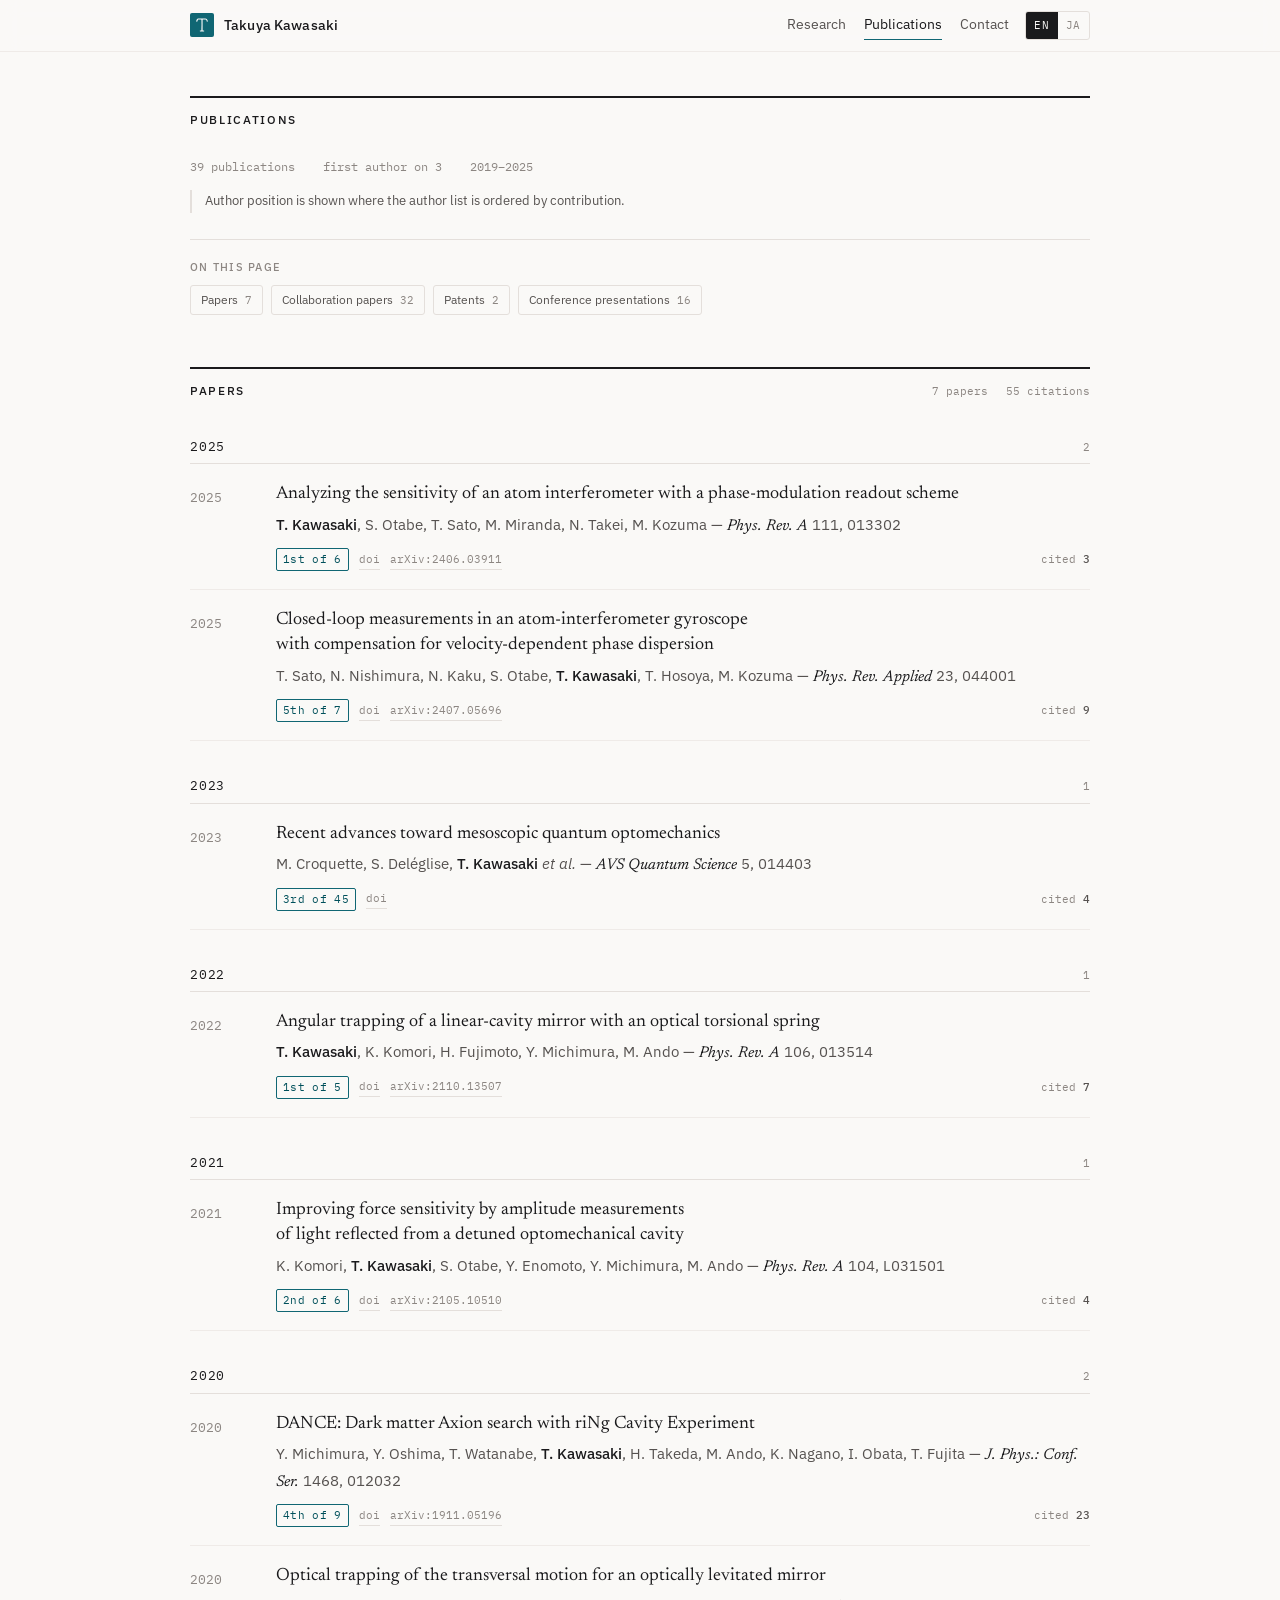
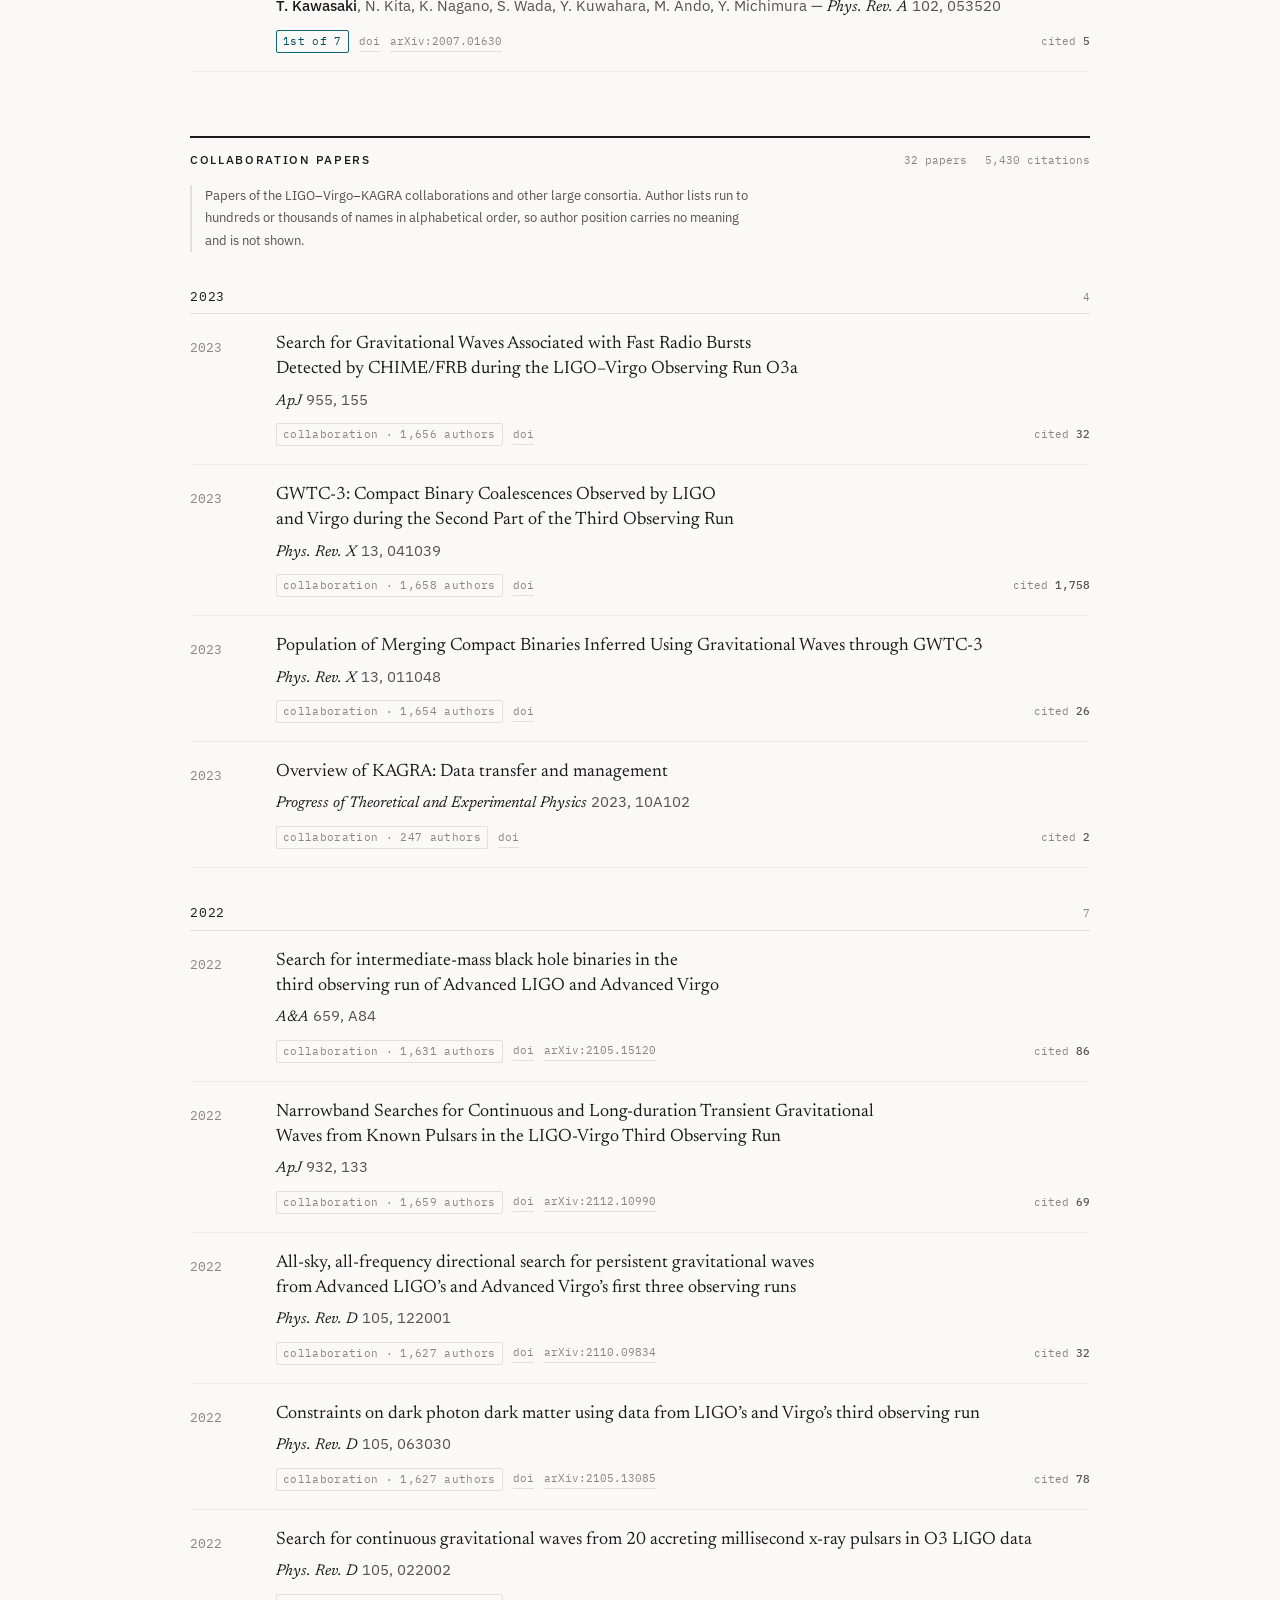
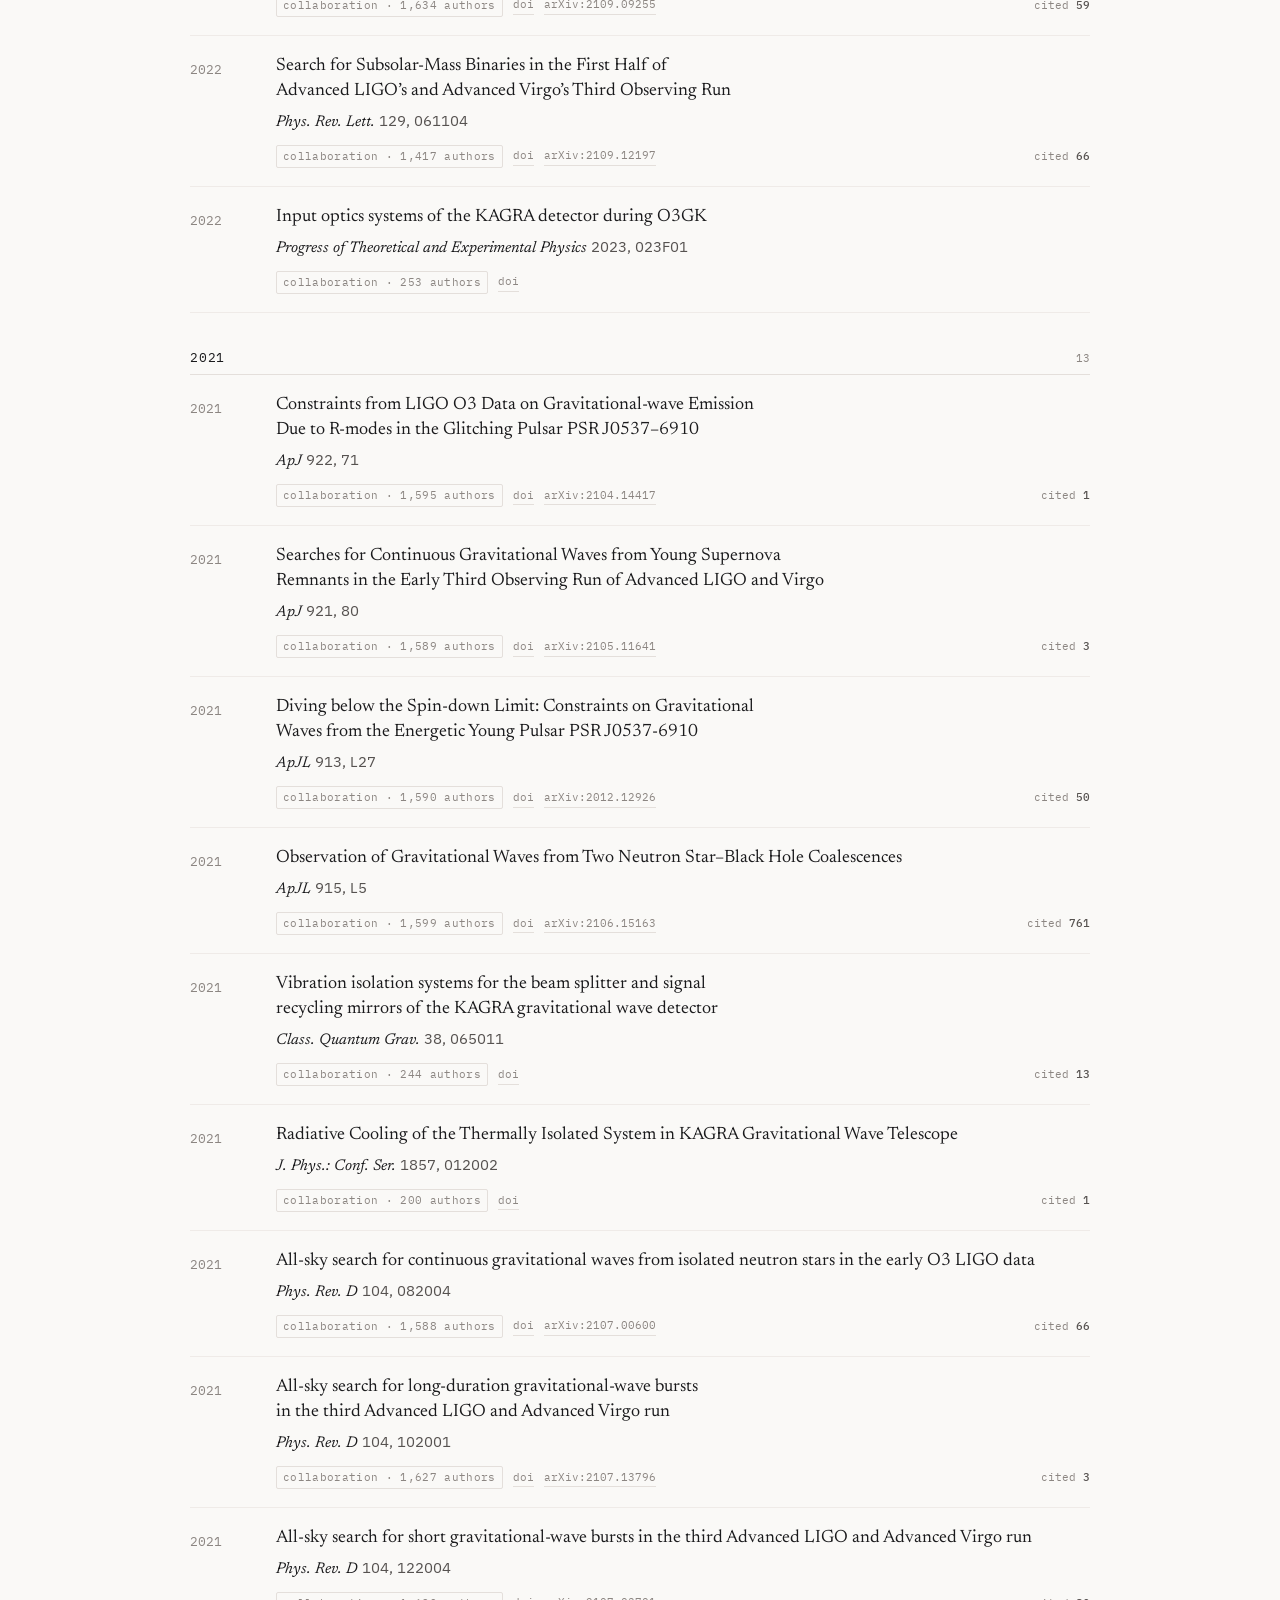
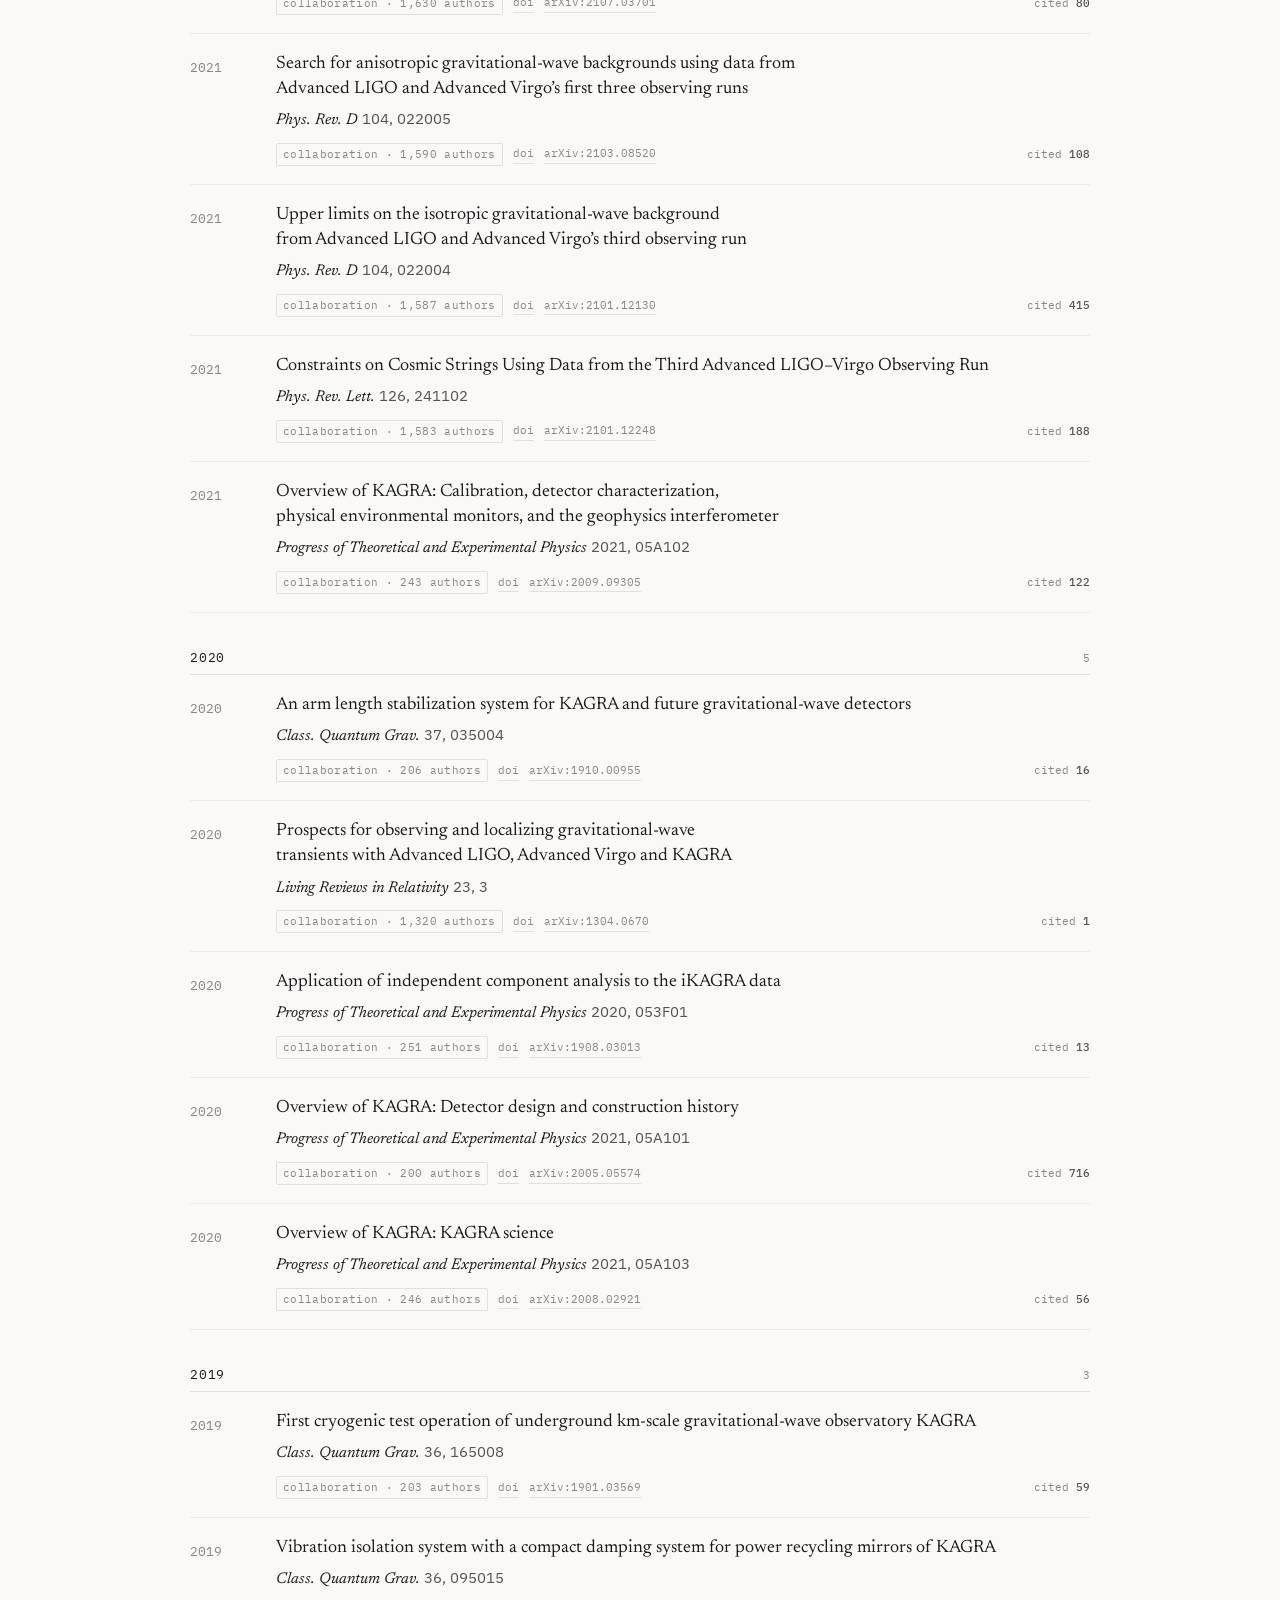
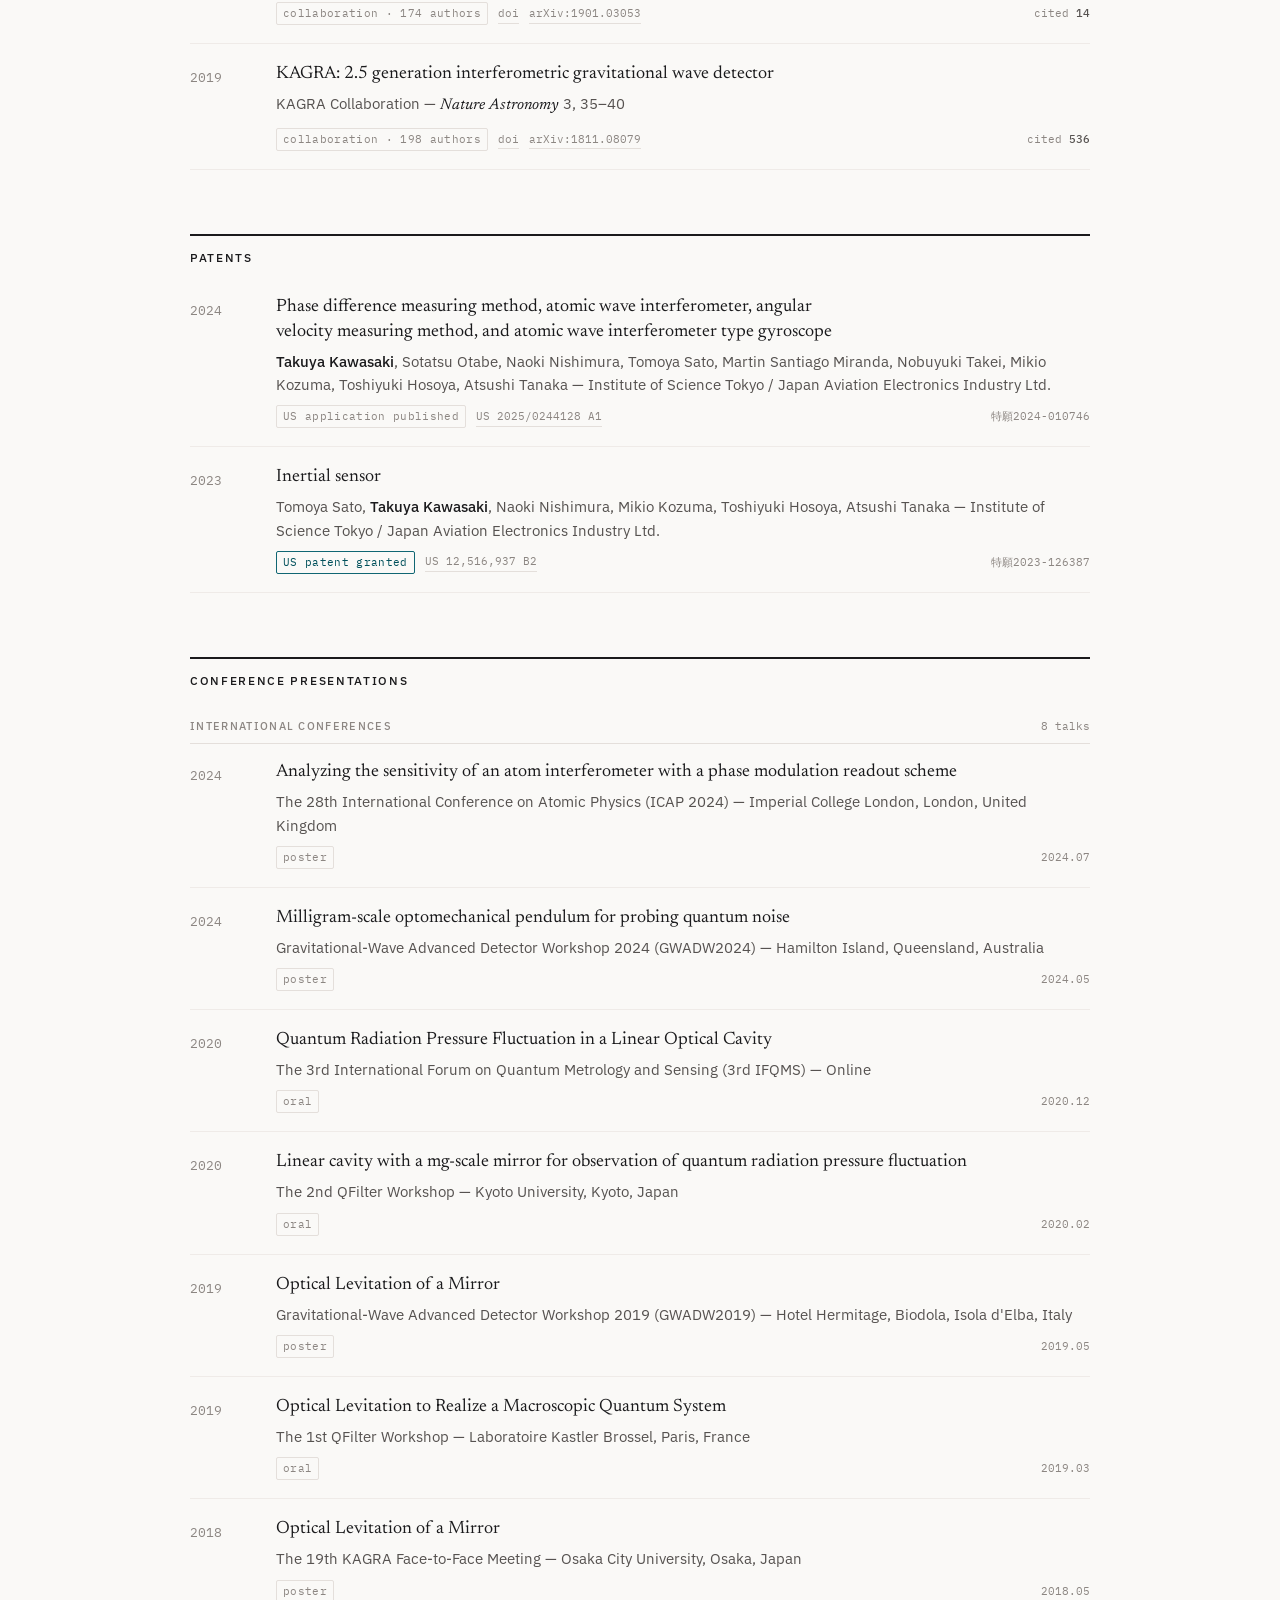
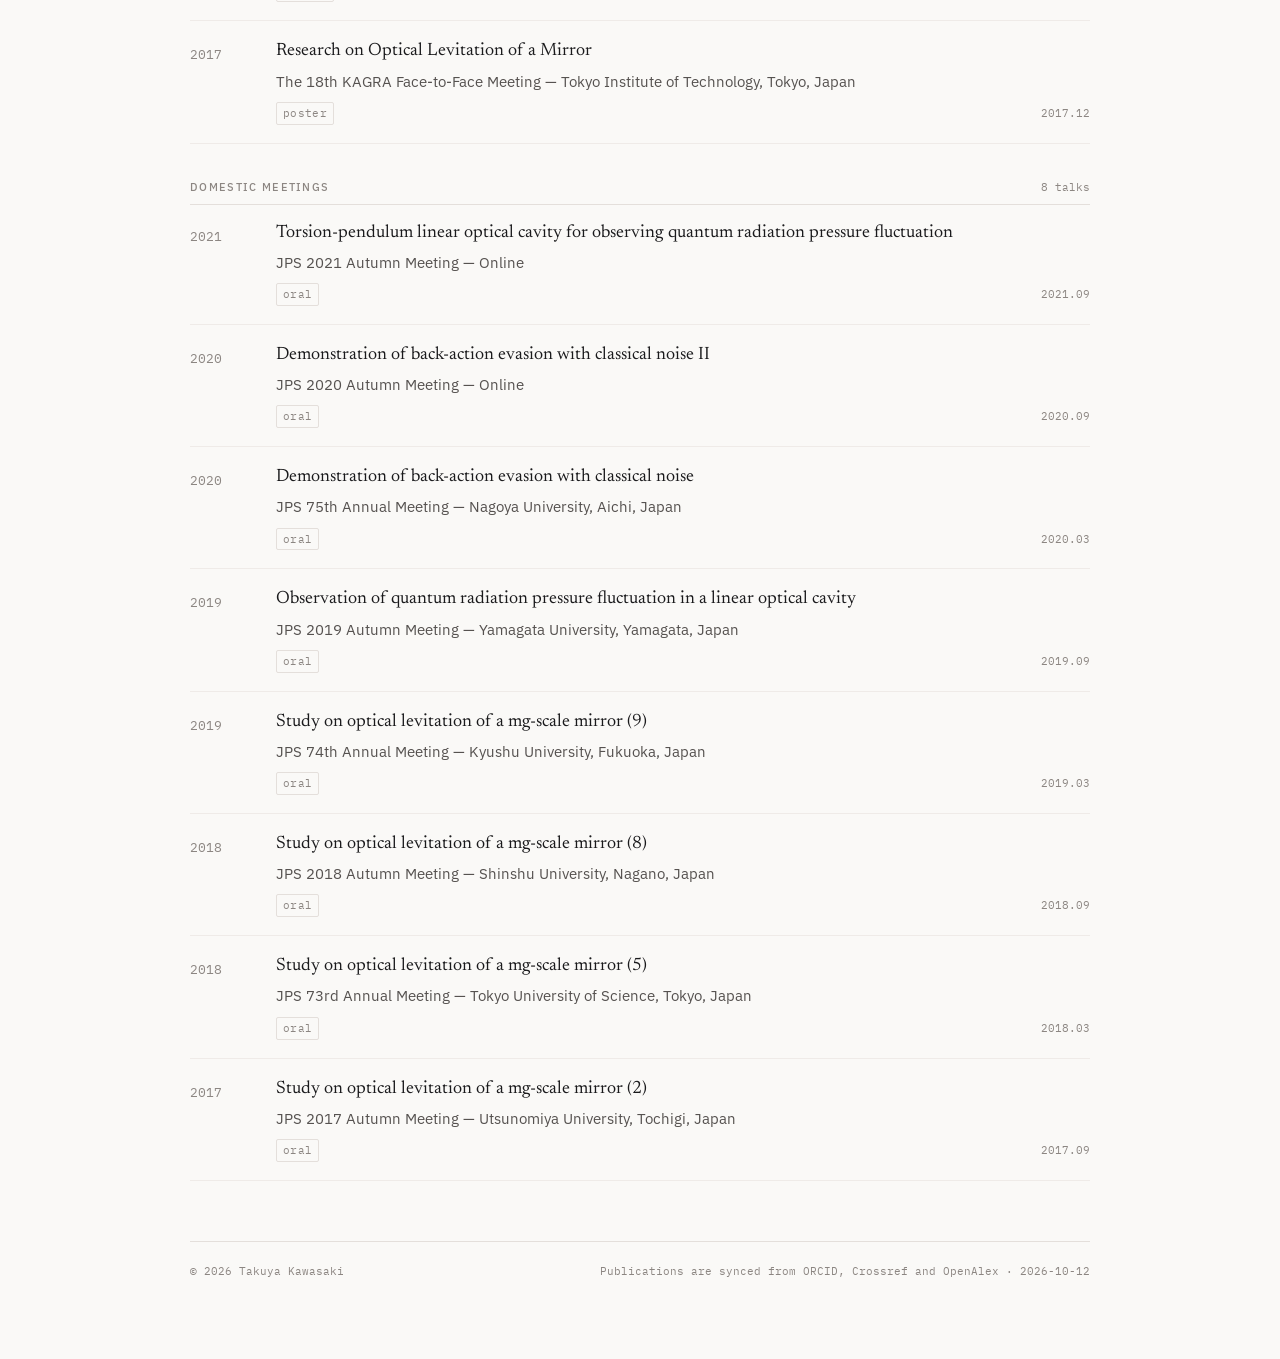
==== commit 60c1d6be: "業績を ORCID から同期 (2026-10-12)" ====
--- a/publications.html
+++ b/publications.html
@@ -79,7 +79,7 @@
     <p class="pub-meta"><span class="me">T. Kawasaki</span>, N. Kita, K. Nagano, S. Wada, Y. Kuwahara, M. Ando, Y. Michimura &mdash; <em>Phys. Rev. A</em> 102, 053520</p>
     <div class="pub-tail"><span class="pos">1st of 7</span><a href="https://doi.org/10.1103/physreva.102.053520" rel="noopener">doi</a><a href="https://arxiv.org/abs/2007.01630" rel="noopener">arXiv:2007.01630</a><span class="cited">cited <b>5</b></span></div>
   </div>
-</li></ol></section><section id="collaboration" class="block"><div class="grouphead"><h2 data-en="Collaboration papers" data-ja="国際共同研究の論文">Collaboration papers</h2><span class="groupnum"><span data-en="32 papers" data-ja="32 件">32 papers</span><span data-en="5,423 citations" data-ja="被引用 5,423">5,423 citations</span></span></div><p class="note" data-en="Papers of the LIGO–Virgo–KAGRA collaborations and other large consortia. Author lists run to hundreds or thousands of names in alphabetical order, so author position carries no meaning and is not shown." data-ja="LIGO・Virgo・KAGRA をはじめとする大規模共同研究の論文です。著者が数百名から数千名に及び、著者名はアルファベット順に並ぶため、著者順は意味を持ちません。そのため著者順は表示していません。">Papers of the LIGO–Virgo–KAGRA collaborations and other large consortia. Author lists run to hundreds or thousands of names in alphabetical order, so author position carries no meaning and is not shown.</p><div class="yearsep"><h2>2023</h2><span>4</span></div><ol class="ledger"><li class="pub">
+</li></ol></section><section id="collaboration" class="block"><div class="grouphead"><h2 data-en="Collaboration papers" data-ja="国際共同研究の論文">Collaboration papers</h2><span class="groupnum"><span data-en="32 papers" data-ja="32 件">32 papers</span><span data-en="5,430 citations" data-ja="被引用 5,430">5,430 citations</span></span></div><p class="note" data-en="Papers of the LIGO–Virgo–KAGRA collaborations and other large consortia. Author lists run to hundreds or thousands of names in alphabetical order, so author position carries no meaning and is not shown." data-ja="LIGO・Virgo・KAGRA をはじめとする大規模共同研究の論文です。著者が数百名から数千名に及び、著者名はアルファベット順に並ぶため、著者順は意味を持ちません。そのため著者順は表示していません。">Papers of the LIGO–Virgo–KAGRA collaborations and other large consortia. Author lists run to hundreds or thousands of names in alphabetical order, so author position carries no meaning and is not shown.</p><div class="yearsep"><h2>2023</h2><span>4</span></div><ol class="ledger"><li class="pub">
   <div class="pub-year">2023</div>
   <div>
     <h3 class="pub-title">Search for Gravitational Waves Associated with Fast Radio Bursts Detected by CHIME/FRB during the LIGO–Virgo Observing Run O3a</h3>
@@ -91,7 +91,7 @@
   <div>
     <h3 class="pub-title">GWTC-3: Compact Binary Coalescences Observed by LIGO and Virgo during the Second Part of the Third Observing Run</h3>
     <p class="pub-meta"><em>Phys. Rev. X</em> 13, 041039</p>
-    <div class="pub-tail"><span class="collab">collaboration &middot; 1,658 authors</span><a href="https://doi.org/10.1103/physrevx.13.041039" rel="noopener">doi</a><span class="cited">cited <b>1,752</b></span></div>
+    <div class="pub-tail"><span class="collab">collaboration &middot; 1,658 authors</span><a href="https://doi.org/10.1103/physrevx.13.041039" rel="noopener">doi</a><span class="cited">cited <b>1,758</b></span></div>
   </div>
 </li><li class="pub">
   <div class="pub-year">2023</div>
@@ -133,7 +133,7 @@
   <div>
     <h3 class="pub-title">Constraints on dark photon dark matter using data from LIGO’s and Virgo’s third observing run</h3>
     <p class="pub-meta"><em>Phys. Rev. D</em> 105, 063030</p>
-    <div class="pub-tail"><span class="collab">collaboration &middot; 1,627 authors</span><a href="https://doi.org/10.1103/physrevd.105.063030" rel="noopener">doi</a><a href="https://arxiv.org/abs/2105.13085" rel="noopener">arXiv:2105.13085</a><span class="cited">cited <b>80</b></span></div>
+    <div class="pub-tail"><span class="collab">collaboration &middot; 1,627 authors</span><a href="https://doi.org/10.1103/physrevd.105.063030" rel="noopener">doi</a><a href="https://arxiv.org/abs/2105.13085" rel="noopener">arXiv:2105.13085</a><span class="cited">cited <b>78</b></span></div>
   </div>
 </li><li class="pub">
   <div class="pub-year">2022</div>
@@ -175,7 +175,7 @@
   <div>
     <h3 class="pub-title">Diving below the Spin-down Limit: Constraints on Gravitational Waves from the Energetic Young Pulsar PSR J0537-6910</h3>
     <p class="pub-meta"><em>ApJL</em> 913, L27</p>
-    <div class="pub-tail"><span class="collab">collaboration &middot; 1,590 authors</span><a href="https://doi.org/10.3847/2041-8213/abffcd" rel="noopener">doi</a><a href="https://arxiv.org/abs/2012.12926" rel="noopener">arXiv:2012.12926</a><span class="cited">cited <b>51</b></span></div>
+    <div class="pub-tail"><span class="collab">collaboration &middot; 1,590 authors</span><a href="https://doi.org/10.3847/2041-8213/abffcd" rel="noopener">doi</a><a href="https://arxiv.org/abs/2012.12926" rel="noopener">arXiv:2012.12926</a><span class="cited">cited <b>50</b></span></div>
   </div>
 </li><li class="pub">
   <div class="pub-year">2021</div>
@@ -231,28 +231,28 @@
   <div>
     <h3 class="pub-title">Upper limits on the isotropic gravitational-wave background from Advanced LIGO and Advanced Virgo’s third observing run</h3>
     <p class="pub-meta"><em>Phys. Rev. D</em> 104, 022004</p>
-    <div class="pub-tail"><span class="collab">collaboration &middot; 1,587 authors</span><a href="https://doi.org/10.1103/physrevd.104.022004" rel="noopener">doi</a><a href="https://arxiv.org/abs/2101.12130" rel="noopener">arXiv:2101.12130</a><span class="cited">cited <b>412</b></span></div>
+    <div class="pub-tail"><span class="collab">collaboration &middot; 1,587 authors</span><a href="https://doi.org/10.1103/physrevd.104.022004" rel="noopener">doi</a><a href="https://arxiv.org/abs/2101.12130" rel="noopener">arXiv:2101.12130</a><span class="cited">cited <b>415</b></span></div>
   </div>
 </li><li class="pub">
   <div class="pub-year">2021</div>
   <div>
     <h3 class="pub-title">Constraints on Cosmic Strings Using Data from the Third Advanced LIGO–Virgo Observing Run</h3>
     <p class="pub-meta"><em>Phys. Rev. Lett.</em> 126, 241102</p>
-    <div class="pub-tail"><span class="collab">collaboration &middot; 1,583 authors</span><a href="https://doi.org/10.1103/physrevlett.126.241102" rel="noopener">doi</a><a href="https://arxiv.org/abs/2101.12248" rel="noopener">arXiv:2101.12248</a><span class="cited">cited <b>187</b></span></div>
+    <div class="pub-tail"><span class="collab">collaboration &middot; 1,583 authors</span><a href="https://doi.org/10.1103/physrevlett.126.241102" rel="noopener">doi</a><a href="https://arxiv.org/abs/2101.12248" rel="noopener">arXiv:2101.12248</a><span class="cited">cited <b>188</b></span></div>
   </div>
 </li><li class="pub">
   <div class="pub-year">2021</div>
   <div>
     <h3 class="pub-title">Overview of KAGRA: Calibration, detector characterization, physical environmental monitors, and the geophysics interferometer</h3>
     <p class="pub-meta"><em>Progress of Theoretical and Experimental Physics</em> 2021, 05A102</p>
-    <div class="pub-tail"><span class="collab">collaboration &middot; 243 authors</span><a href="https://doi.org/10.1093/ptep/ptab018" rel="noopener">doi</a><a href="https://arxiv.org/abs/2009.09305" rel="noopener">arXiv:2009.09305</a><span class="cited">cited <b>123</b></span></div>
+    <div class="pub-tail"><span class="collab">collaboration &middot; 243 authors</span><a href="https://doi.org/10.1093/ptep/ptab018" rel="noopener">doi</a><a href="https://arxiv.org/abs/2009.09305" rel="noopener">arXiv:2009.09305</a><span class="cited">cited <b>122</b></span></div>
   </div>
 </li></ol><div class="yearsep"><h2>2020</h2><span>5</span></div><ol class="ledger"><li class="pub">
   <div class="pub-year">2020</div>
   <div>
     <h3 class="pub-title">An arm length stabilization system for KAGRA and future gravitational-wave detectors</h3>
     <p class="pub-meta"><em>Class. Quantum Grav.</em> 37, 035004</p>
-    <div class="pub-tail"><span class="collab">collaboration &middot; 206 authors</span><a href="https://doi.org/10.1088/1361-6382/ab5c95" rel="noopener">doi</a><a href="https://arxiv.org/abs/1910.00955" rel="noopener">arXiv:1910.00955</a><span class="cited">cited <b>15</b></span></div>
+    <div class="pub-tail"><span class="collab">collaboration &middot; 206 authors</span><a href="https://doi.org/10.1088/1361-6382/ab5c95" rel="noopener">doi</a><a href="https://arxiv.org/abs/1910.00955" rel="noopener">arXiv:1910.00955</a><span class="cited">cited <b>16</b></span></div>
   </div>
 </li><li class="pub">
   <div class="pub-year">2020</div>
@@ -273,14 +273,14 @@
   <div>
     <h3 class="pub-title">Overview of KAGRA: Detector design and construction history</h3>
     <p class="pub-meta"><em>Progress of Theoretical and Experimental Physics</em> 2021, 05A101</p>
-    <div class="pub-tail"><span class="collab">collaboration &middot; 200 authors</span><a href="https://doi.org/10.1093/ptep/ptaa125" rel="noopener">doi</a><a href="https://arxiv.org/abs/2005.05574" rel="noopener">arXiv:2005.05574</a><span class="cited">cited <b>714</b></span></div>
+    <div class="pub-tail"><span class="collab">collaboration &middot; 200 authors</span><a href="https://doi.org/10.1093/ptep/ptaa125" rel="noopener">doi</a><a href="https://arxiv.org/abs/2005.05574" rel="noopener">arXiv:2005.05574</a><span class="cited">cited <b>716</b></span></div>
   </div>
 </li><li class="pub">
   <div class="pub-year">2020</div>
   <div>
     <h3 class="pub-title">Overview of KAGRA: KAGRA science</h3>
     <p class="pub-meta"><em>Progress of Theoretical and Experimental Physics</em> 2021, 05A103</p>
-    <div class="pub-tail"><span class="collab">collaboration &middot; 246 authors</span><a href="https://doi.org/10.1093/ptep/ptaa120" rel="noopener">doi</a><a href="https://arxiv.org/abs/2008.02921" rel="noopener">arXiv:2008.02921</a><span class="cited">cited <b>58</b></span></div>
+    <div class="pub-tail"><span class="collab">collaboration &middot; 246 authors</span><a href="https://doi.org/10.1093/ptep/ptaa120" rel="noopener">doi</a><a href="https://arxiv.org/abs/2008.02921" rel="noopener">arXiv:2008.02921</a><span class="cited">cited <b>56</b></span></div>
   </div>
 </li></ol><div class="yearsep"><h2>2019</h2><span>3</span></div><ol class="ledger"><li class="pub">
   <div class="pub-year">2019</div>
@@ -434,7 +434,7 @@
 </li></ol></div></section>
 <footer>
   <span data-en="© 2026 Takuya Kawasaki" data-ja="© 2026 川﨑 拓也">© 2026 Takuya Kawasaki</span>
-  <span class="sync"><span data-en="Publications are synced from ORCID, Crossref and OpenAlex" data-ja="業績は ORCID・Crossref・OpenAlex から自動同期しています">Publications are synced from ORCID, Crossref and OpenAlex</span> &middot; 2026-10-04</span>
+  <span class="sync"><span data-en="Publications are synced from ORCID, Crossref and OpenAlex" data-ja="業績は ORCID・Crossref・OpenAlex から自動同期しています">Publications are synced from ORCID, Crossref and OpenAlex</span> &middot; 2026-10-12</span>
 </footer>
 </main>
 <script src="assets/site.js?v=5bf20b94"></script>
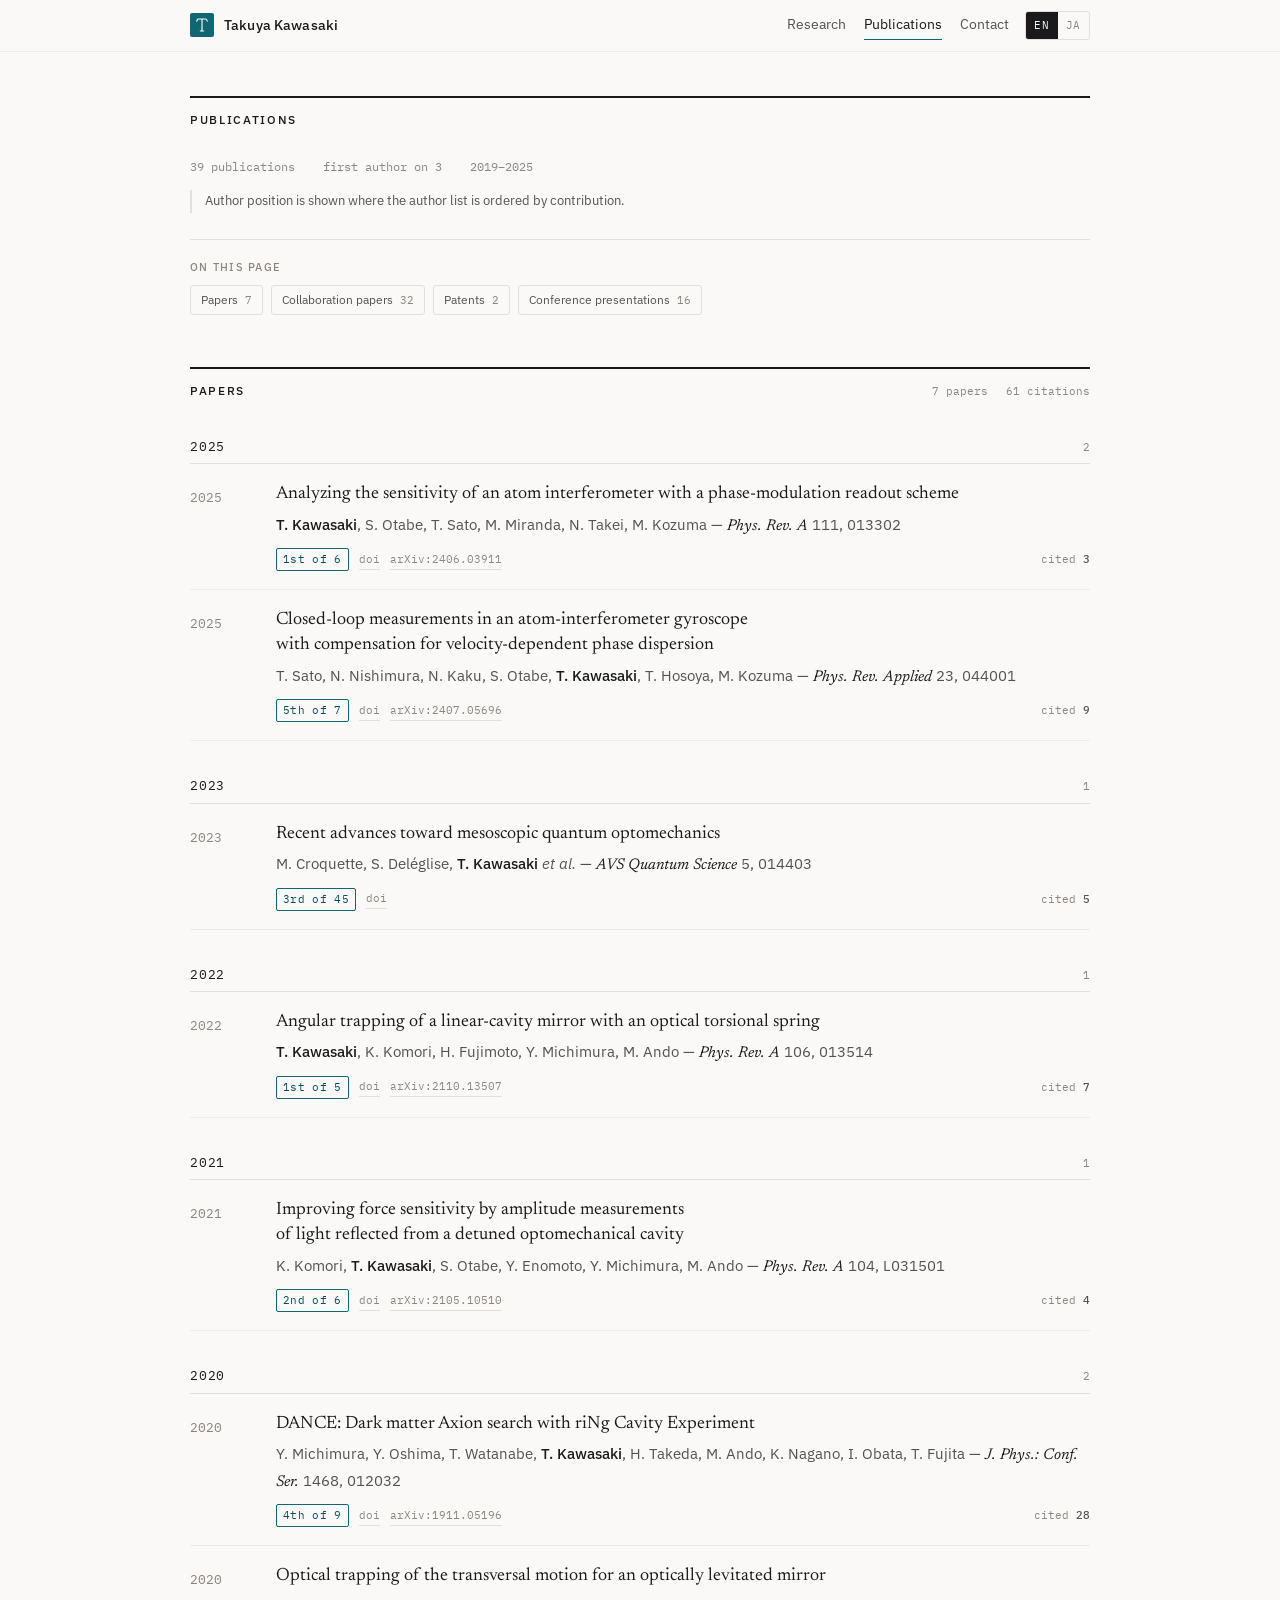
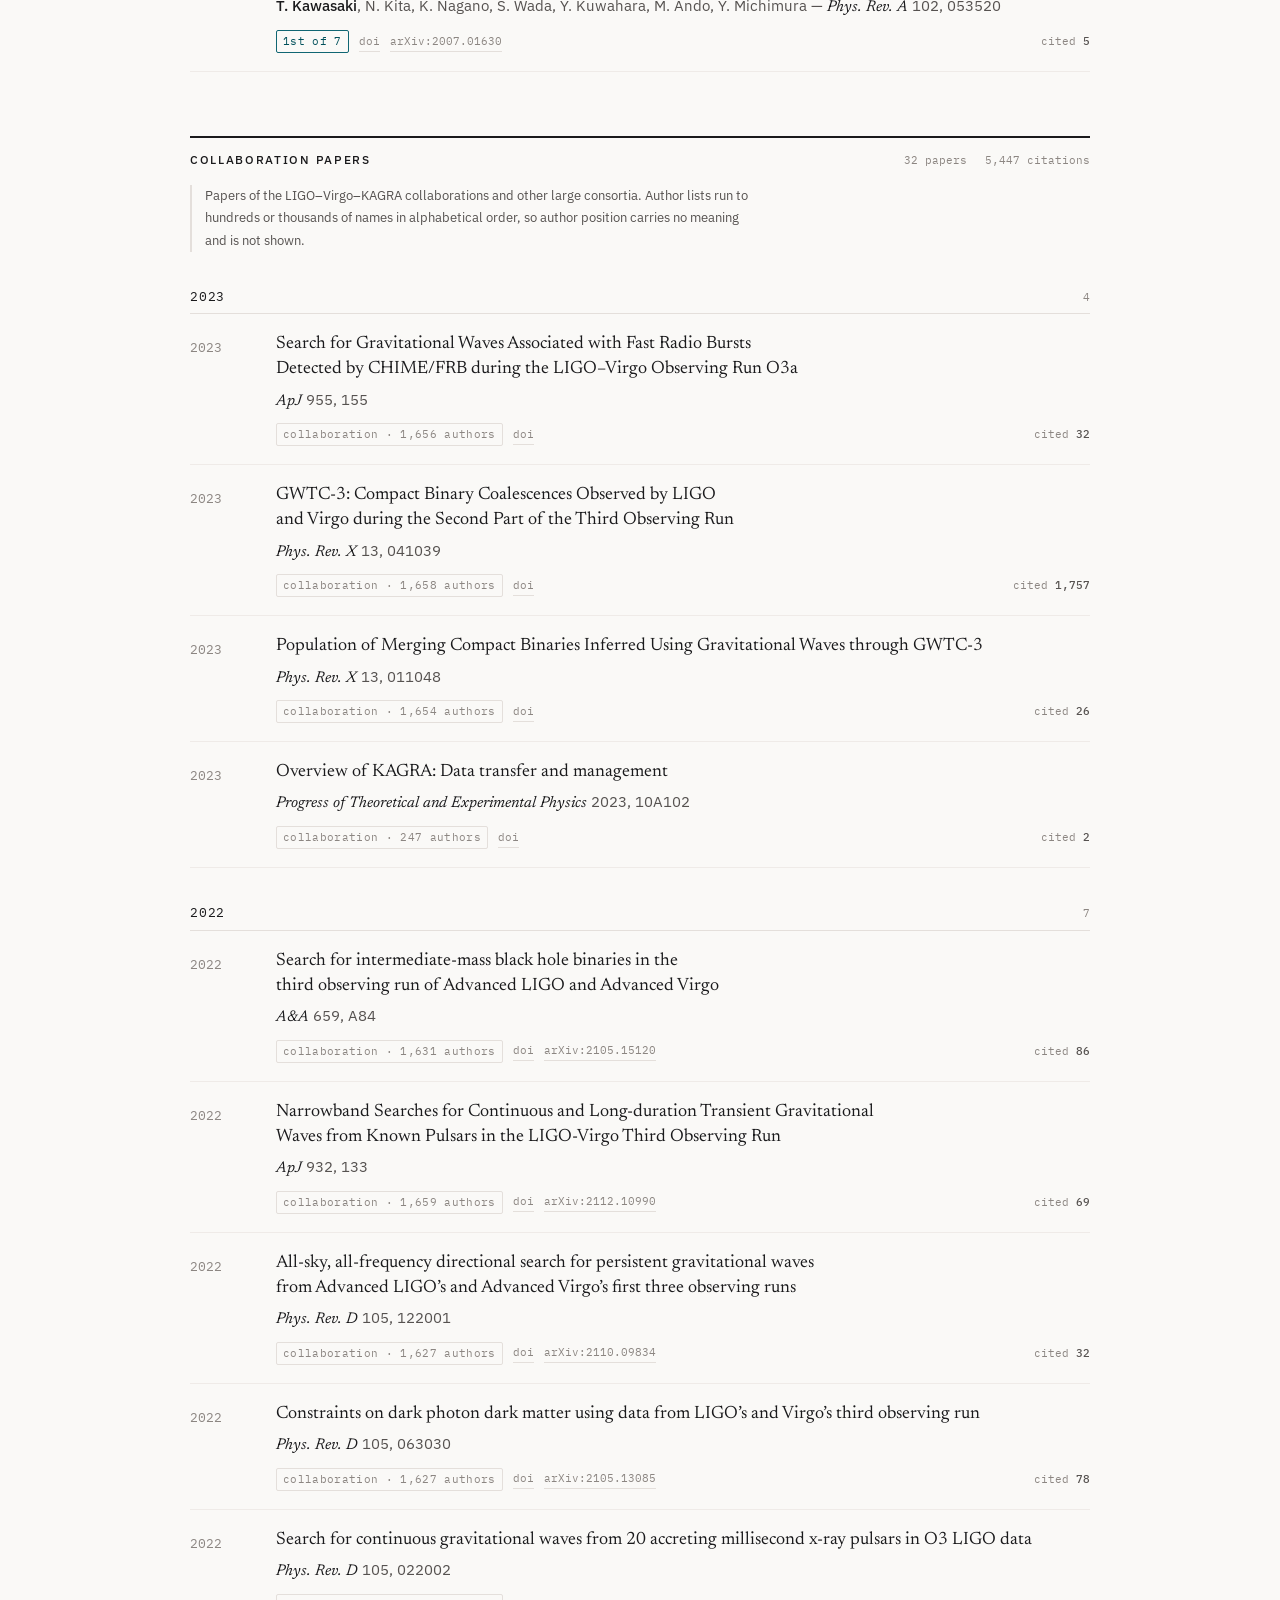
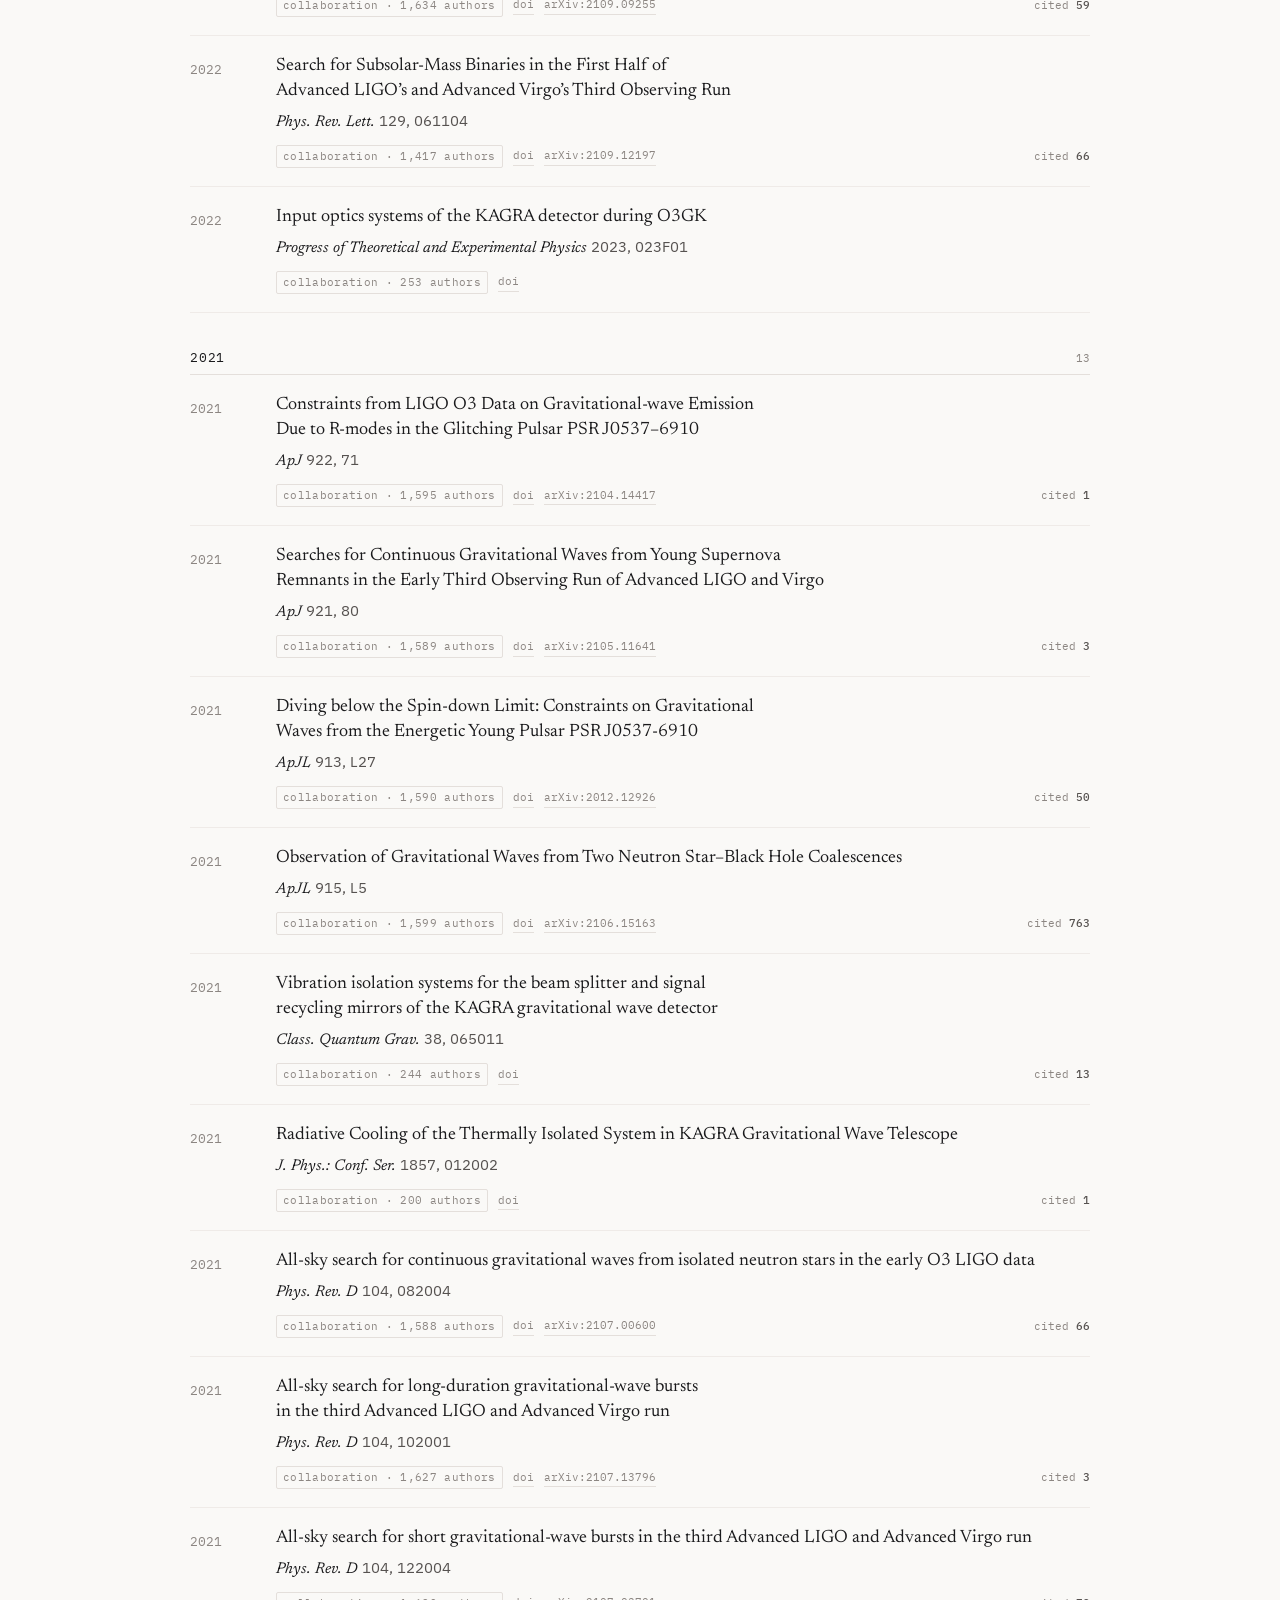
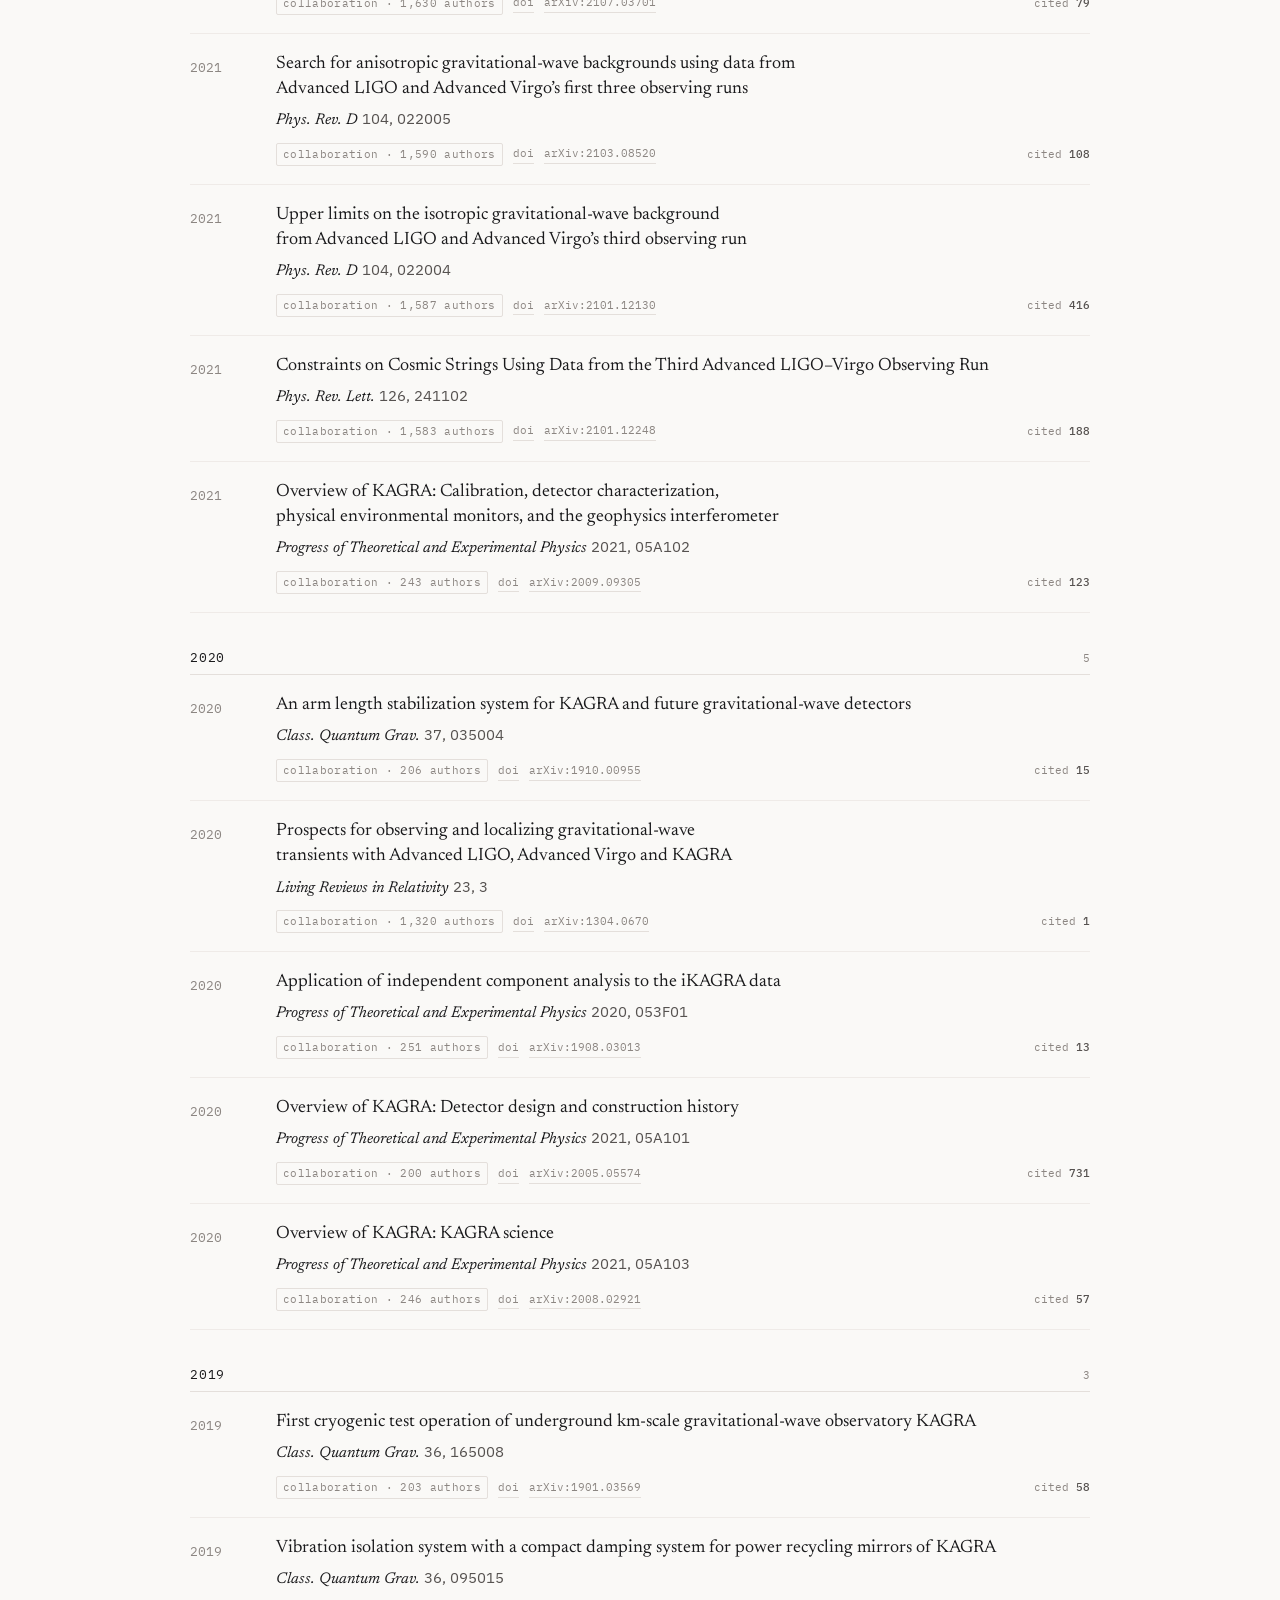
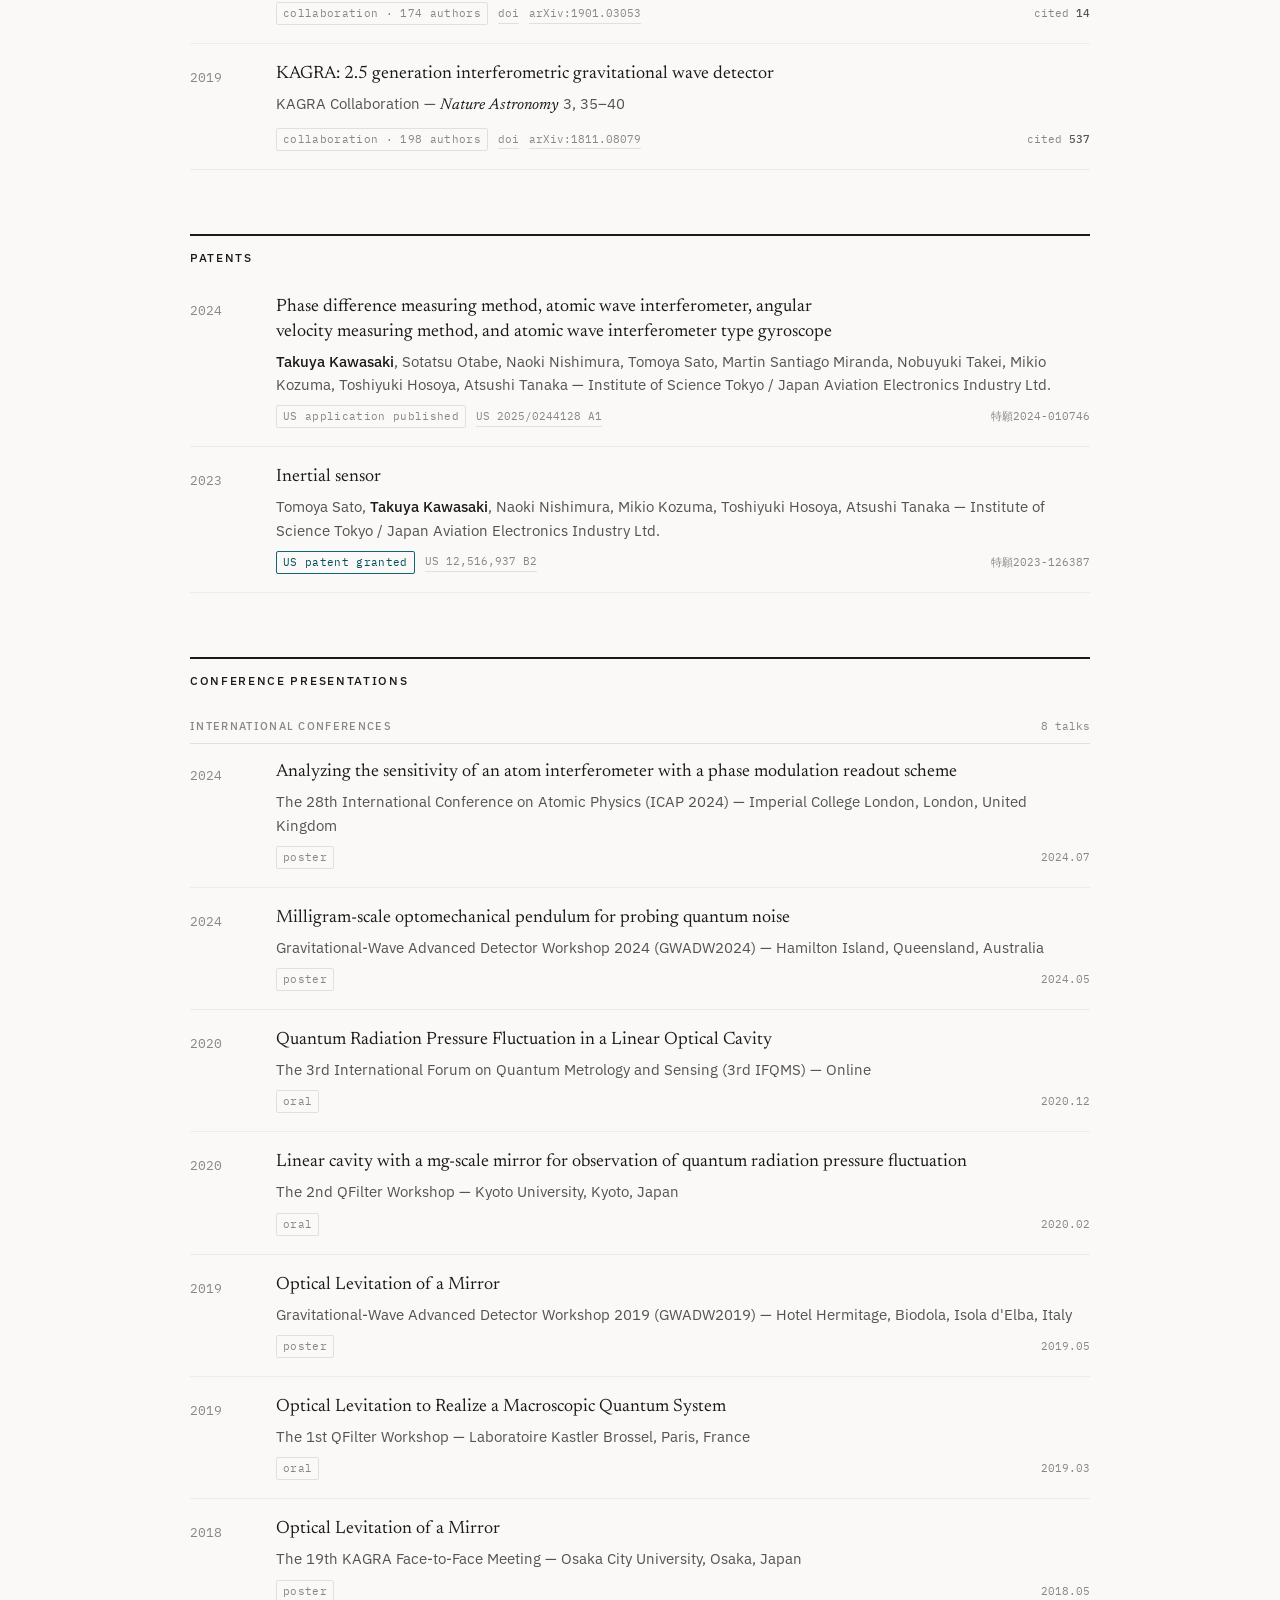
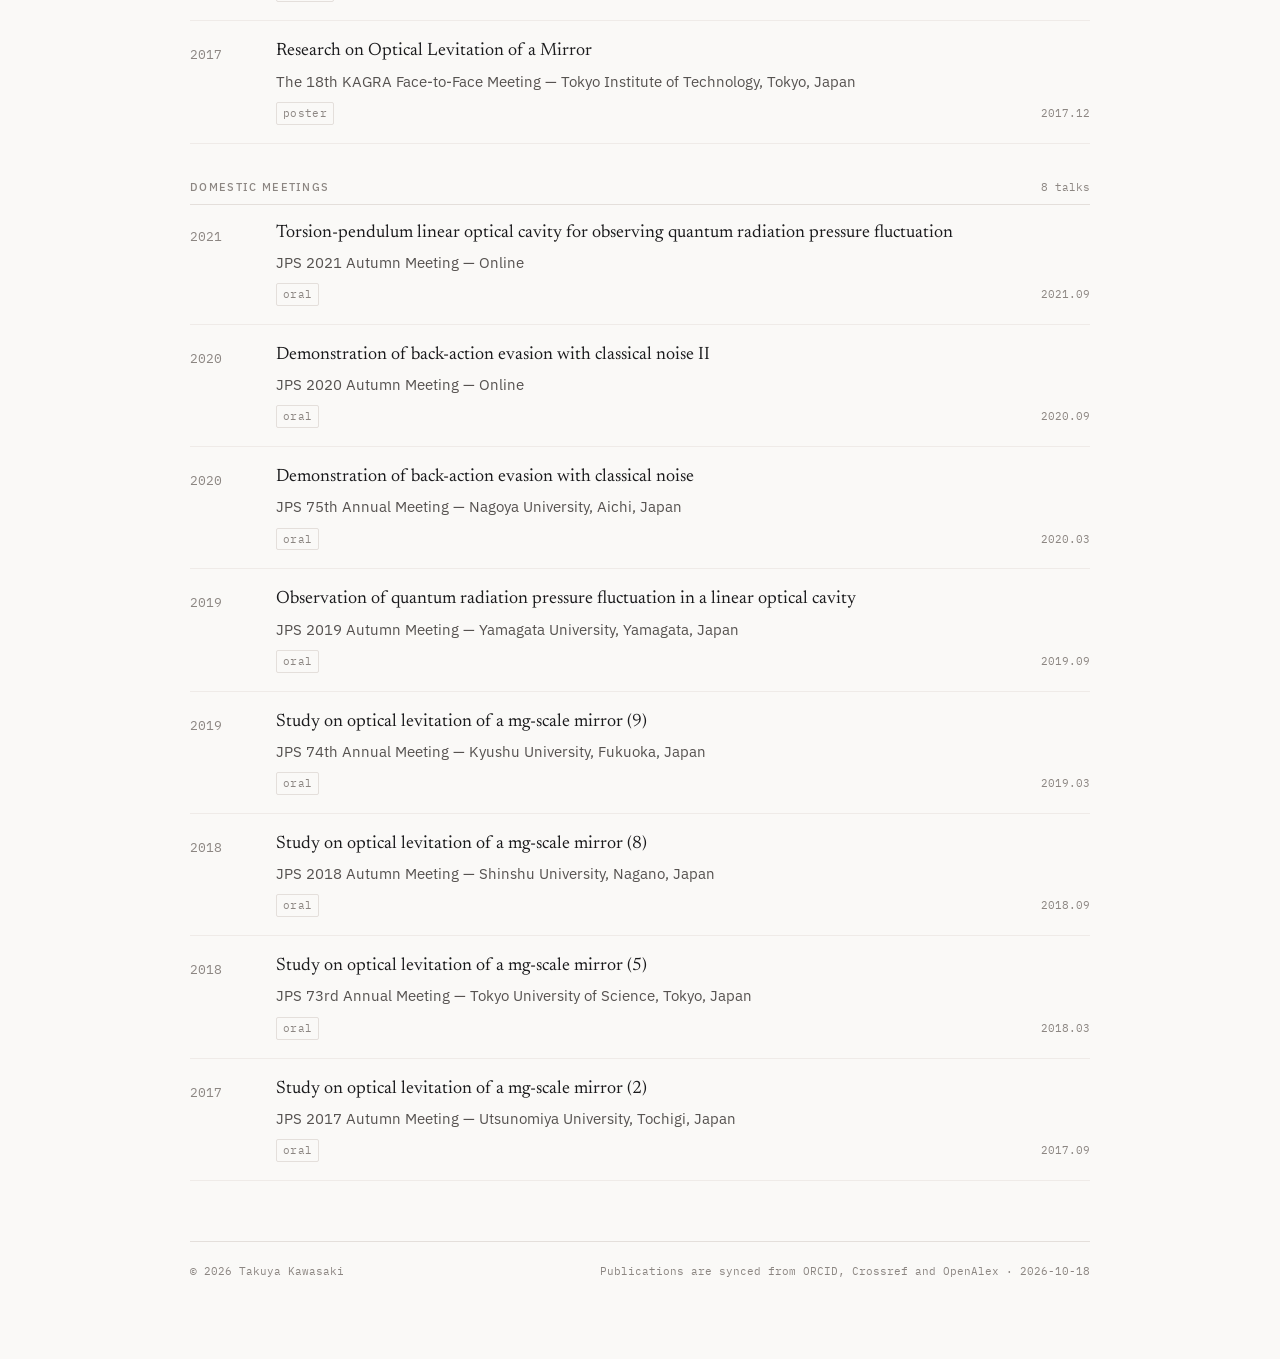
==== commit 33f6fb4b: "業績を ORCID から同期 (2026-10-18)" ====
--- a/publications.html
+++ b/publications.html
@@ -30,7 +30,7 @@
 <main id="top">
 <section class="block" style="padding-block:44px 0"><div class="head"><h2 data-en="Publications" data-ja="業績">Publications</h2></div><div class="summary"><span data-en="39 publications" data-ja="業績 39 件">39 publications</span><span data-en="first author on 3" data-ja="うち筆頭著者 3 件">first author on 3</span><span>2019–2025</span></div><p class="caveat" data-en="Author position is shown where the author list is ordered by contribution." data-ja="著者順が寄与を表す論文には、著者順を表示しています。">Author position is shown where the author list is ordered by contribution.</p></section>
 <nav class="pubmap" aria-label="On this page"><h2 data-en="On this page" data-ja="このページの内容">On this page</h2><ol><li><a href="#papers"><span data-en="Papers" data-ja="論文">Papers</span><span class="n">7</span></a></li><li><a href="#collaboration"><span data-en="Collaboration papers" data-ja="国際共同研究の論文">Collaboration papers</span><span class="n">32</span></a></li><li><a href="#patents"><span data-en="Patents" data-ja="特許">Patents</span><span class="n">2</span></a></li><li><a href="#talks"><span data-en="Conference presentations" data-ja="学会発表">Conference presentations</span><span class="n">16</span></a></li></ol></nav>
-<section id="papers" class="block"><div class="grouphead"><h2 data-en="Papers" data-ja="論文">Papers</h2><span class="groupnum"><span data-en="7 papers" data-ja="7 件">7 papers</span><span data-en="55 citations" data-ja="被引用 55">55 citations</span></span></div><div class="yearsep"><h2>2025</h2><span>2</span></div><ol class="ledger"><li class="pub">
+<section id="papers" class="block"><div class="grouphead"><h2 data-en="Papers" data-ja="論文">Papers</h2><span class="groupnum"><span data-en="7 papers" data-ja="7 件">7 papers</span><span data-en="61 citations" data-ja="被引用 61">61 citations</span></span></div><div class="yearsep"><h2>2025</h2><span>2</span></div><ol class="ledger"><li class="pub">
   <div class="pub-year">2025</div>
   <div>
     <h3 class="pub-title">Analyzing the sensitivity of an atom interferometer with a phase-modulation readout scheme</h3>
@@ -49,7 +49,7 @@
   <div>
     <h3 class="pub-title">Recent advances toward mesoscopic quantum optomechanics</h3>
     <p class="pub-meta">M. Croquette, S. Deléglise, <span class="me">T. Kawasaki</span> <i>et al.</i> &mdash; <em>AVS Quantum Science</em> 5, 014403</p>
-    <div class="pub-tail"><span class="pos">3rd of 45</span><a href="https://doi.org/10.1116/5.0128487" rel="noopener">doi</a><span class="cited">cited <b>4</b></span></div>
+    <div class="pub-tail"><span class="pos">3rd of 45</span><a href="https://doi.org/10.1116/5.0128487" rel="noopener">doi</a><span class="cited">cited <b>5</b></span></div>
   </div>
 </li></ol><div class="yearsep"><h2>2022</h2><span>1</span></div><ol class="ledger"><li class="pub">
   <div class="pub-year">2022</div>
@@ -70,7 +70,7 @@
   <div>
     <h3 class="pub-title">DANCE: Dark matter Axion search with riNg Cavity Experiment</h3>
     <p class="pub-meta">Y. Michimura, Y. Oshima, T. Watanabe, <span class="me">T. Kawasaki</span>, H. Takeda, M. Ando, K. Nagano, I. Obata, T. Fujita &mdash; <em>J. Phys.: Conf. Ser.</em> 1468, 012032</p>
-    <div class="pub-tail"><span class="pos">4th of 9</span><a href="https://doi.org/10.1088/1742-6596/1468/1/012032" rel="noopener">doi</a><a href="https://arxiv.org/abs/1911.05196" rel="noopener">arXiv:1911.05196</a><span class="cited">cited <b>23</b></span></div>
+    <div class="pub-tail"><span class="pos">4th of 9</span><a href="https://doi.org/10.1088/1742-6596/1468/1/012032" rel="noopener">doi</a><a href="https://arxiv.org/abs/1911.05196" rel="noopener">arXiv:1911.05196</a><span class="cited">cited <b>28</b></span></div>
   </div>
 </li><li class="pub">
   <div class="pub-year">2020</div>
@@ -79,7 +79,7 @@
     <p class="pub-meta"><span class="me">T. Kawasaki</span>, N. Kita, K. Nagano, S. Wada, Y. Kuwahara, M. Ando, Y. Michimura &mdash; <em>Phys. Rev. A</em> 102, 053520</p>
     <div class="pub-tail"><span class="pos">1st of 7</span><a href="https://doi.org/10.1103/physreva.102.053520" rel="noopener">doi</a><a href="https://arxiv.org/abs/2007.01630" rel="noopener">arXiv:2007.01630</a><span class="cited">cited <b>5</b></span></div>
   </div>
-</li></ol></section><section id="collaboration" class="block"><div class="grouphead"><h2 data-en="Collaboration papers" data-ja="国際共同研究の論文">Collaboration papers</h2><span class="groupnum"><span data-en="32 papers" data-ja="32 件">32 papers</span><span data-en="5,430 citations" data-ja="被引用 5,430">5,430 citations</span></span></div><p class="note" data-en="Papers of the LIGO–Virgo–KAGRA collaborations and other large consortia. Author lists run to hundreds or thousands of names in alphabetical order, so author position carries no meaning and is not shown." data-ja="LIGO・Virgo・KAGRA をはじめとする大規模共同研究の論文です。著者が数百名から数千名に及び、著者名はアルファベット順に並ぶため、著者順は意味を持ちません。そのため著者順は表示していません。">Papers of the LIGO–Virgo–KAGRA collaborations and other large consortia. Author lists run to hundreds or thousands of names in alphabetical order, so author position carries no meaning and is not shown.</p><div class="yearsep"><h2>2023</h2><span>4</span></div><ol class="ledger"><li class="pub">
+</li></ol></section><section id="collaboration" class="block"><div class="grouphead"><h2 data-en="Collaboration papers" data-ja="国際共同研究の論文">Collaboration papers</h2><span class="groupnum"><span data-en="32 papers" data-ja="32 件">32 papers</span><span data-en="5,447 citations" data-ja="被引用 5,447">5,447 citations</span></span></div><p class="note" data-en="Papers of the LIGO–Virgo–KAGRA collaborations and other large consortia. Author lists run to hundreds or thousands of names in alphabetical order, so author position carries no meaning and is not shown." data-ja="LIGO・Virgo・KAGRA をはじめとする大規模共同研究の論文です。著者が数百名から数千名に及び、著者名はアルファベット順に並ぶため、著者順は意味を持ちません。そのため著者順は表示していません。">Papers of the LIGO–Virgo–KAGRA collaborations and other large consortia. Author lists run to hundreds or thousands of names in alphabetical order, so author position carries no meaning and is not shown.</p><div class="yearsep"><h2>2023</h2><span>4</span></div><ol class="ledger"><li class="pub">
   <div class="pub-year">2023</div>
   <div>
     <h3 class="pub-title">Search for Gravitational Waves Associated with Fast Radio Bursts Detected by CHIME/FRB during the LIGO–Virgo Observing Run O3a</h3>
@@ -91,7 +91,7 @@
   <div>
     <h3 class="pub-title">GWTC-3: Compact Binary Coalescences Observed by LIGO and Virgo during the Second Part of the Third Observing Run</h3>
     <p class="pub-meta"><em>Phys. Rev. X</em> 13, 041039</p>
-    <div class="pub-tail"><span class="collab">collaboration &middot; 1,658 authors</span><a href="https://doi.org/10.1103/physrevx.13.041039" rel="noopener">doi</a><span class="cited">cited <b>1,758</b></span></div>
+    <div class="pub-tail"><span class="collab">collaboration &middot; 1,658 authors</span><a href="https://doi.org/10.1103/physrevx.13.041039" rel="noopener">doi</a><span class="cited">cited <b>1,757</b></span></div>
   </div>
 </li><li class="pub">
   <div class="pub-year">2023</div>
@@ -182,7 +182,7 @@
   <div>
     <h3 class="pub-title">Observation of Gravitational Waves from Two Neutron Star–Black Hole Coalescences</h3>
     <p class="pub-meta"><em>ApJL</em> 915, L5</p>
-    <div class="pub-tail"><span class="collab">collaboration &middot; 1,599 authors</span><a href="https://doi.org/10.3847/2041-8213/ac082e" rel="noopener">doi</a><a href="https://arxiv.org/abs/2106.15163" rel="noopener">arXiv:2106.15163</a><span class="cited">cited <b>761</b></span></div>
+    <div class="pub-tail"><span class="collab">collaboration &middot; 1,599 authors</span><a href="https://doi.org/10.3847/2041-8213/ac082e" rel="noopener">doi</a><a href="https://arxiv.org/abs/2106.15163" rel="noopener">arXiv:2106.15163</a><span class="cited">cited <b>763</b></span></div>
   </div>
 </li><li class="pub">
   <div class="pub-year">2021</div>
@@ -217,7 +217,7 @@
   <div>
     <h3 class="pub-title">All-sky search for short gravitational-wave bursts in the third Advanced LIGO and Advanced Virgo run</h3>
     <p class="pub-meta"><em>Phys. Rev. D</em> 104, 122004</p>
-    <div class="pub-tail"><span class="collab">collaboration &middot; 1,630 authors</span><a href="https://doi.org/10.1103/physrevd.104.122004" rel="noopener">doi</a><a href="https://arxiv.org/abs/2107.03701" rel="noopener">arXiv:2107.03701</a><span class="cited">cited <b>80</b></span></div>
+    <div class="pub-tail"><span class="collab">collaboration &middot; 1,630 authors</span><a href="https://doi.org/10.1103/physrevd.104.122004" rel="noopener">doi</a><a href="https://arxiv.org/abs/2107.03701" rel="noopener">arXiv:2107.03701</a><span class="cited">cited <b>79</b></span></div>
   </div>
 </li><li class="pub">
   <div class="pub-year">2021</div>
@@ -231,7 +231,7 @@
   <div>
     <h3 class="pub-title">Upper limits on the isotropic gravitational-wave background from Advanced LIGO and Advanced Virgo’s third observing run</h3>
     <p class="pub-meta"><em>Phys. Rev. D</em> 104, 022004</p>
-    <div class="pub-tail"><span class="collab">collaboration &middot; 1,587 authors</span><a href="https://doi.org/10.1103/physrevd.104.022004" rel="noopener">doi</a><a href="https://arxiv.org/abs/2101.12130" rel="noopener">arXiv:2101.12130</a><span class="cited">cited <b>415</b></span></div>
+    <div class="pub-tail"><span class="collab">collaboration &middot; 1,587 authors</span><a href="https://doi.org/10.1103/physrevd.104.022004" rel="noopener">doi</a><a href="https://arxiv.org/abs/2101.12130" rel="noopener">arXiv:2101.12130</a><span class="cited">cited <b>416</b></span></div>
   </div>
 </li><li class="pub">
   <div class="pub-year">2021</div>
@@ -245,14 +245,14 @@
   <div>
     <h3 class="pub-title">Overview of KAGRA: Calibration, detector characterization, physical environmental monitors, and the geophysics interferometer</h3>
     <p class="pub-meta"><em>Progress of Theoretical and Experimental Physics</em> 2021, 05A102</p>
-    <div class="pub-tail"><span class="collab">collaboration &middot; 243 authors</span><a href="https://doi.org/10.1093/ptep/ptab018" rel="noopener">doi</a><a href="https://arxiv.org/abs/2009.09305" rel="noopener">arXiv:2009.09305</a><span class="cited">cited <b>122</b></span></div>
+    <div class="pub-tail"><span class="collab">collaboration &middot; 243 authors</span><a href="https://doi.org/10.1093/ptep/ptab018" rel="noopener">doi</a><a href="https://arxiv.org/abs/2009.09305" rel="noopener">arXiv:2009.09305</a><span class="cited">cited <b>123</b></span></div>
   </div>
 </li></ol><div class="yearsep"><h2>2020</h2><span>5</span></div><ol class="ledger"><li class="pub">
   <div class="pub-year">2020</div>
   <div>
     <h3 class="pub-title">An arm length stabilization system for KAGRA and future gravitational-wave detectors</h3>
     <p class="pub-meta"><em>Class. Quantum Grav.</em> 37, 035004</p>
-    <div class="pub-tail"><span class="collab">collaboration &middot; 206 authors</span><a href="https://doi.org/10.1088/1361-6382/ab5c95" rel="noopener">doi</a><a href="https://arxiv.org/abs/1910.00955" rel="noopener">arXiv:1910.00955</a><span class="cited">cited <b>16</b></span></div>
+    <div class="pub-tail"><span class="collab">collaboration &middot; 206 authors</span><a href="https://doi.org/10.1088/1361-6382/ab5c95" rel="noopener">doi</a><a href="https://arxiv.org/abs/1910.00955" rel="noopener">arXiv:1910.00955</a><span class="cited">cited <b>15</b></span></div>
   </div>
 </li><li class="pub">
   <div class="pub-year">2020</div>
@@ -273,21 +273,21 @@
   <div>
     <h3 class="pub-title">Overview of KAGRA: Detector design and construction history</h3>
     <p class="pub-meta"><em>Progress of Theoretical and Experimental Physics</em> 2021, 05A101</p>
-    <div class="pub-tail"><span class="collab">collaboration &middot; 200 authors</span><a href="https://doi.org/10.1093/ptep/ptaa125" rel="noopener">doi</a><a href="https://arxiv.org/abs/2005.05574" rel="noopener">arXiv:2005.05574</a><span class="cited">cited <b>716</b></span></div>
+    <div class="pub-tail"><span class="collab">collaboration &middot; 200 authors</span><a href="https://doi.org/10.1093/ptep/ptaa125" rel="noopener">doi</a><a href="https://arxiv.org/abs/2005.05574" rel="noopener">arXiv:2005.05574</a><span class="cited">cited <b>731</b></span></div>
   </div>
 </li><li class="pub">
   <div class="pub-year">2020</div>
   <div>
     <h3 class="pub-title">Overview of KAGRA: KAGRA science</h3>
     <p class="pub-meta"><em>Progress of Theoretical and Experimental Physics</em> 2021, 05A103</p>
-    <div class="pub-tail"><span class="collab">collaboration &middot; 246 authors</span><a href="https://doi.org/10.1093/ptep/ptaa120" rel="noopener">doi</a><a href="https://arxiv.org/abs/2008.02921" rel="noopener">arXiv:2008.02921</a><span class="cited">cited <b>56</b></span></div>
+    <div class="pub-tail"><span class="collab">collaboration &middot; 246 authors</span><a href="https://doi.org/10.1093/ptep/ptaa120" rel="noopener">doi</a><a href="https://arxiv.org/abs/2008.02921" rel="noopener">arXiv:2008.02921</a><span class="cited">cited <b>57</b></span></div>
   </div>
 </li></ol><div class="yearsep"><h2>2019</h2><span>3</span></div><ol class="ledger"><li class="pub">
   <div class="pub-year">2019</div>
   <div>
     <h3 class="pub-title">First cryogenic test operation of underground km-scale gravitational-wave observatory KAGRA</h3>
     <p class="pub-meta"><em>Class. Quantum Grav.</em> 36, 165008</p>
-    <div class="pub-tail"><span class="collab">collaboration &middot; 203 authors</span><a href="https://doi.org/10.1088/1361-6382/ab28a9" rel="noopener">doi</a><a href="https://arxiv.org/abs/1901.03569" rel="noopener">arXiv:1901.03569</a><span class="cited">cited <b>59</b></span></div>
+    <div class="pub-tail"><span class="collab">collaboration &middot; 203 authors</span><a href="https://doi.org/10.1088/1361-6382/ab28a9" rel="noopener">doi</a><a href="https://arxiv.org/abs/1901.03569" rel="noopener">arXiv:1901.03569</a><span class="cited">cited <b>58</b></span></div>
   </div>
 </li><li class="pub">
   <div class="pub-year">2019</div>
@@ -301,7 +301,7 @@
   <div>
     <h3 class="pub-title">KAGRA: 2.5 generation interferometric gravitational wave detector</h3>
     <p class="pub-meta">KAGRA Collaboration &mdash; <em>Nature Astronomy</em> 3, 35–40</p>
-    <div class="pub-tail"><span class="collab">collaboration &middot; 198 authors</span><a href="https://doi.org/10.1038/s41550-018-0658-y" rel="noopener">doi</a><a href="https://arxiv.org/abs/1811.08079" rel="noopener">arXiv:1811.08079</a><span class="cited">cited <b>536</b></span></div>
+    <div class="pub-tail"><span class="collab">collaboration &middot; 198 authors</span><a href="https://doi.org/10.1038/s41550-018-0658-y" rel="noopener">doi</a><a href="https://arxiv.org/abs/1811.08079" rel="noopener">arXiv:1811.08079</a><span class="cited">cited <b>537</b></span></div>
   </div>
 </li></ol></section>
 <section id="patents" class="block"><div class="head"><h2 data-en="Patents" data-ja="特許">Patents</h2></div><ol class="ledger"><li class="pub">
@@ -434,7 +434,7 @@
 </li></ol></div></section>
 <footer>
   <span data-en="© 2026 Takuya Kawasaki" data-ja="© 2026 川﨑 拓也">© 2026 Takuya Kawasaki</span>
-  <span class="sync"><span data-en="Publications are synced from ORCID, Crossref and OpenAlex" data-ja="業績は ORCID・Crossref・OpenAlex から自動同期しています">Publications are synced from ORCID, Crossref and OpenAlex</span> &middot; 2026-10-12</span>
+  <span class="sync"><span data-en="Publications are synced from ORCID, Crossref and OpenAlex" data-ja="業績は ORCID・Crossref・OpenAlex から自動同期しています">Publications are synced from ORCID, Crossref and OpenAlex</span> &middot; 2026-10-18</span>
 </footer>
 </main>
 <script src="assets/site.js?v=5bf20b94"></script>
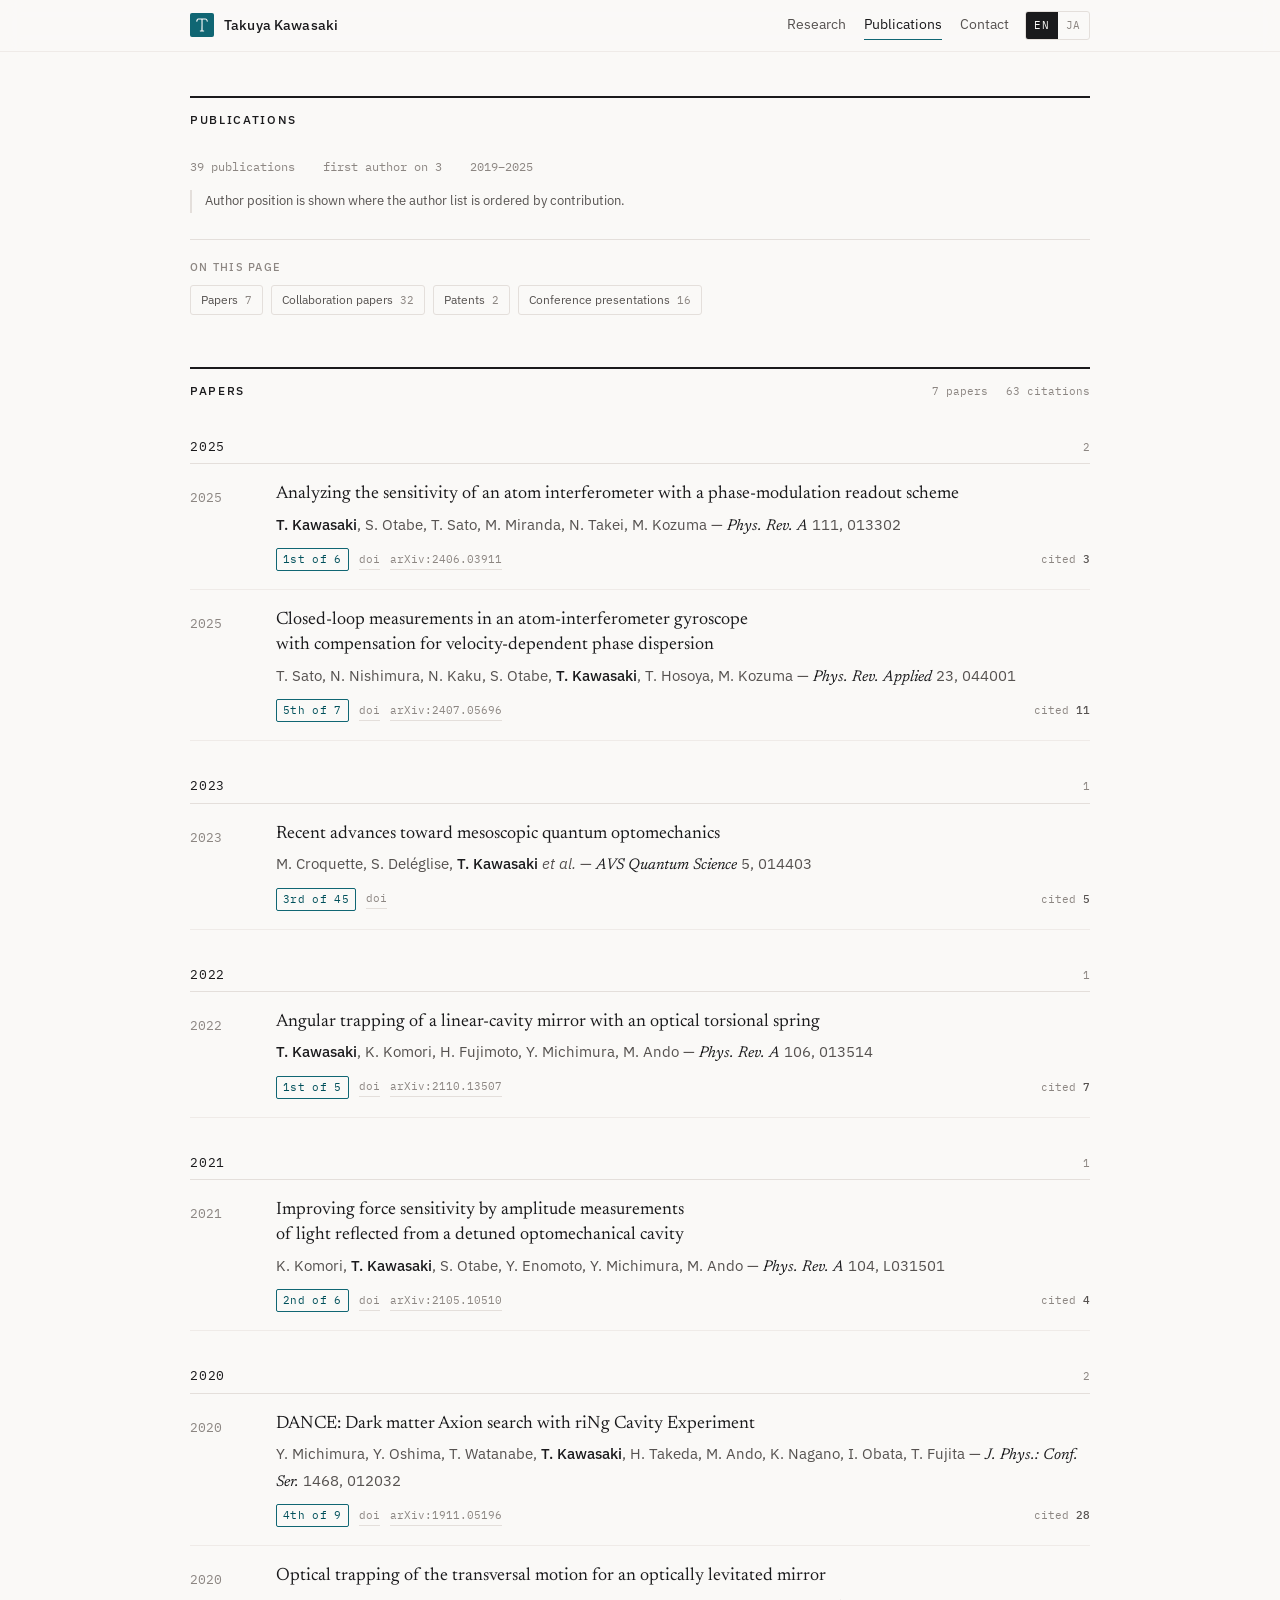
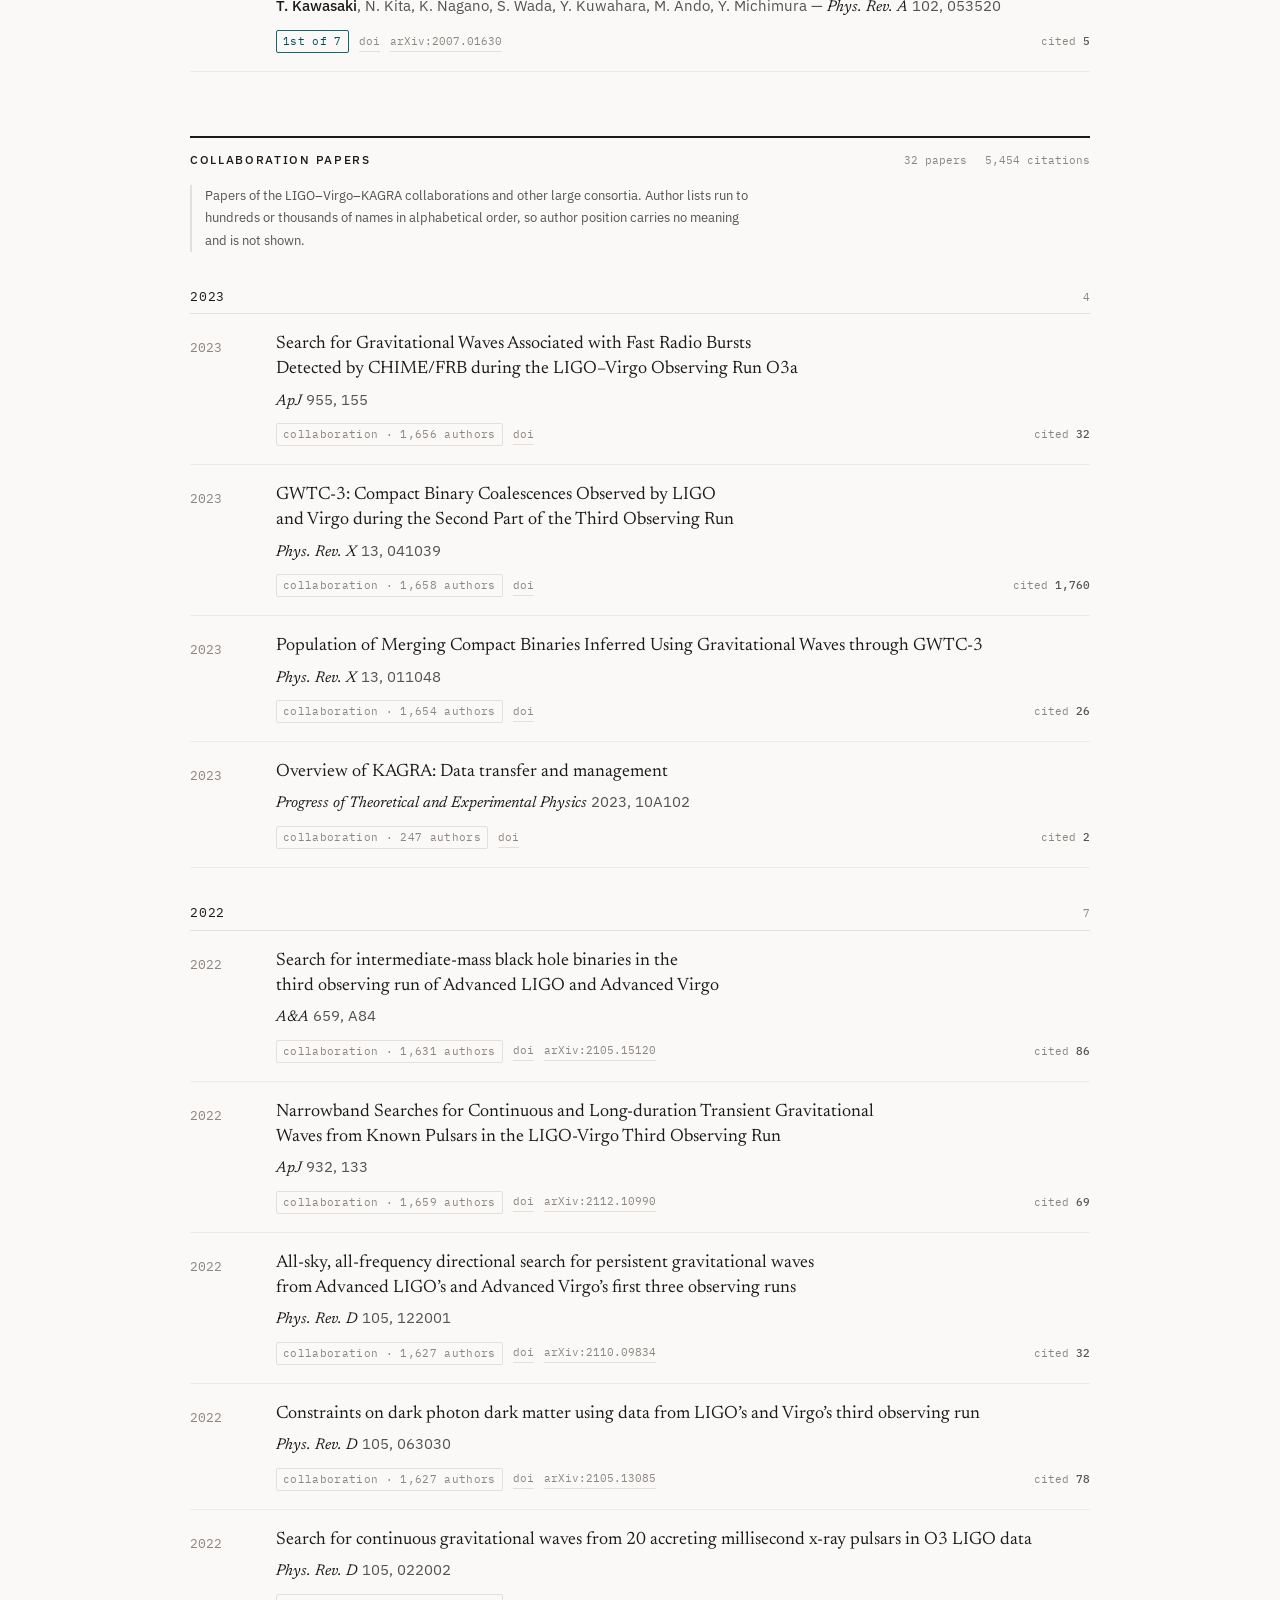
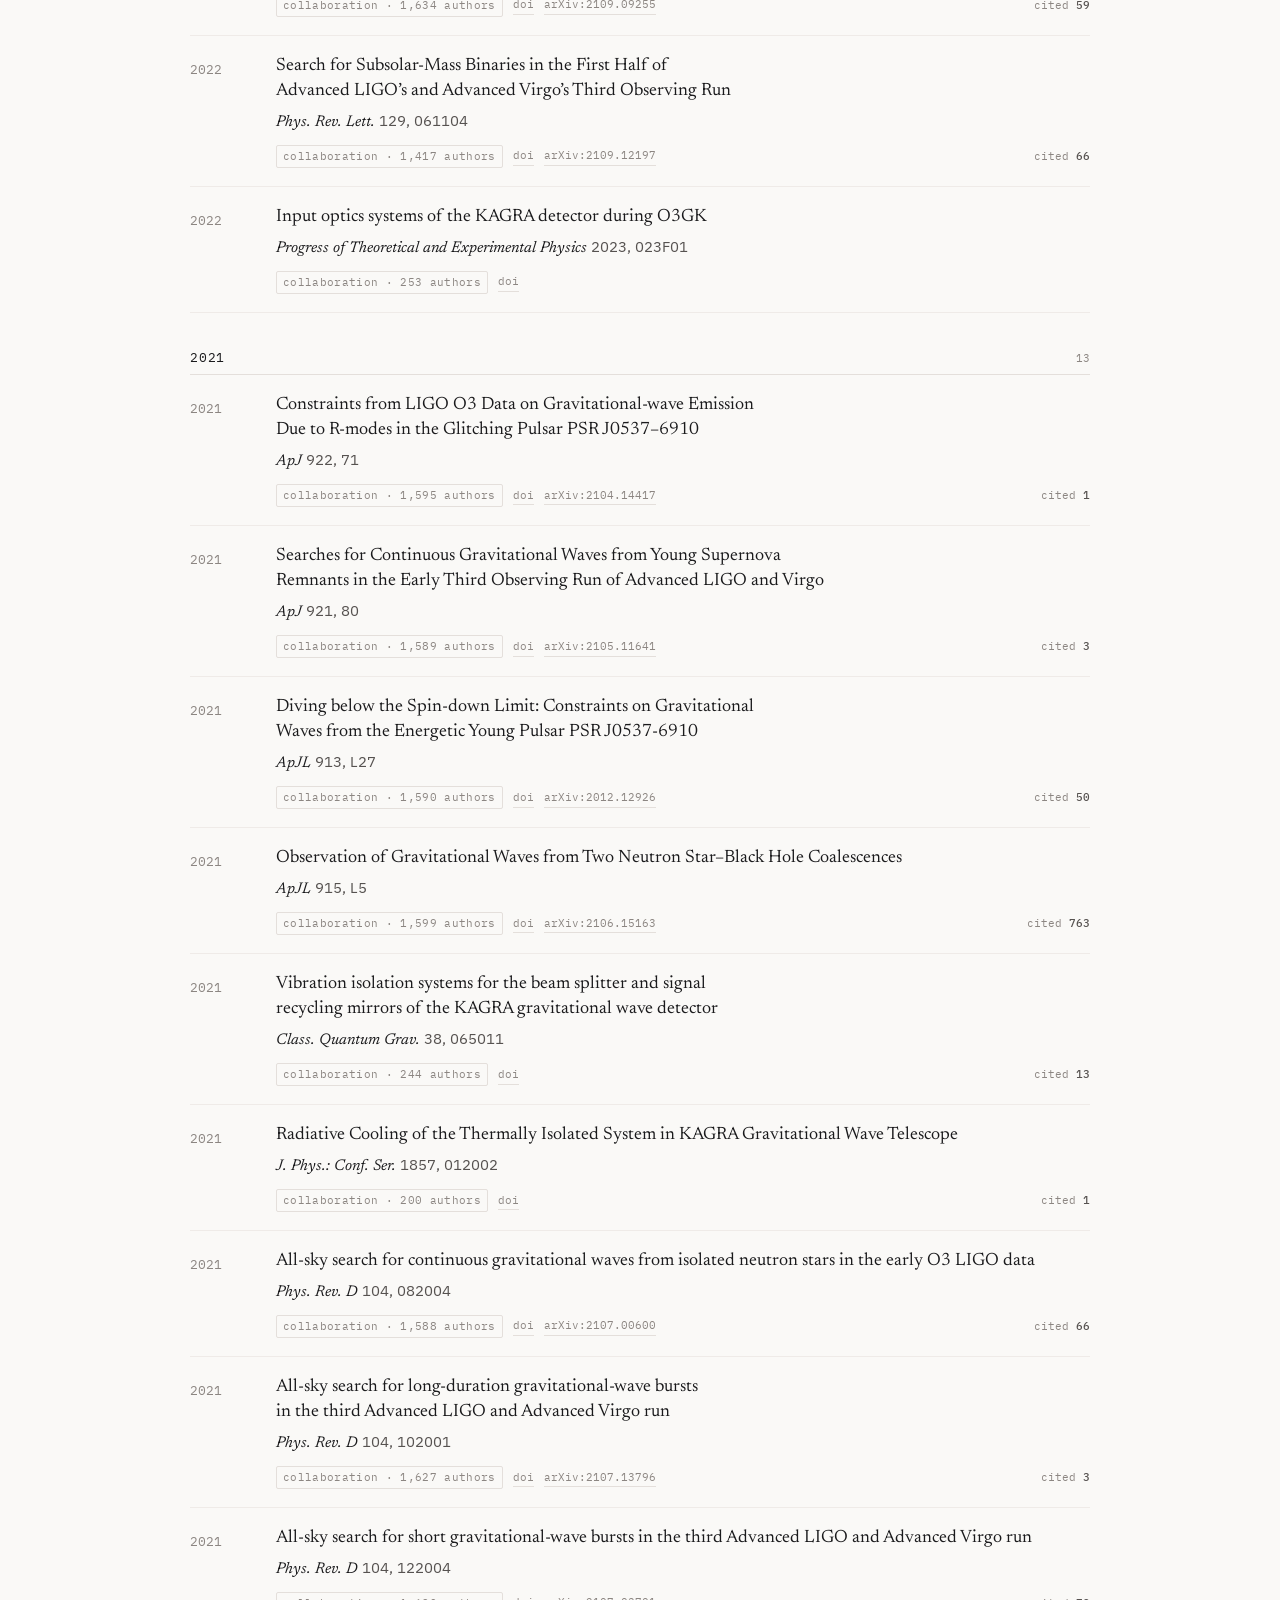
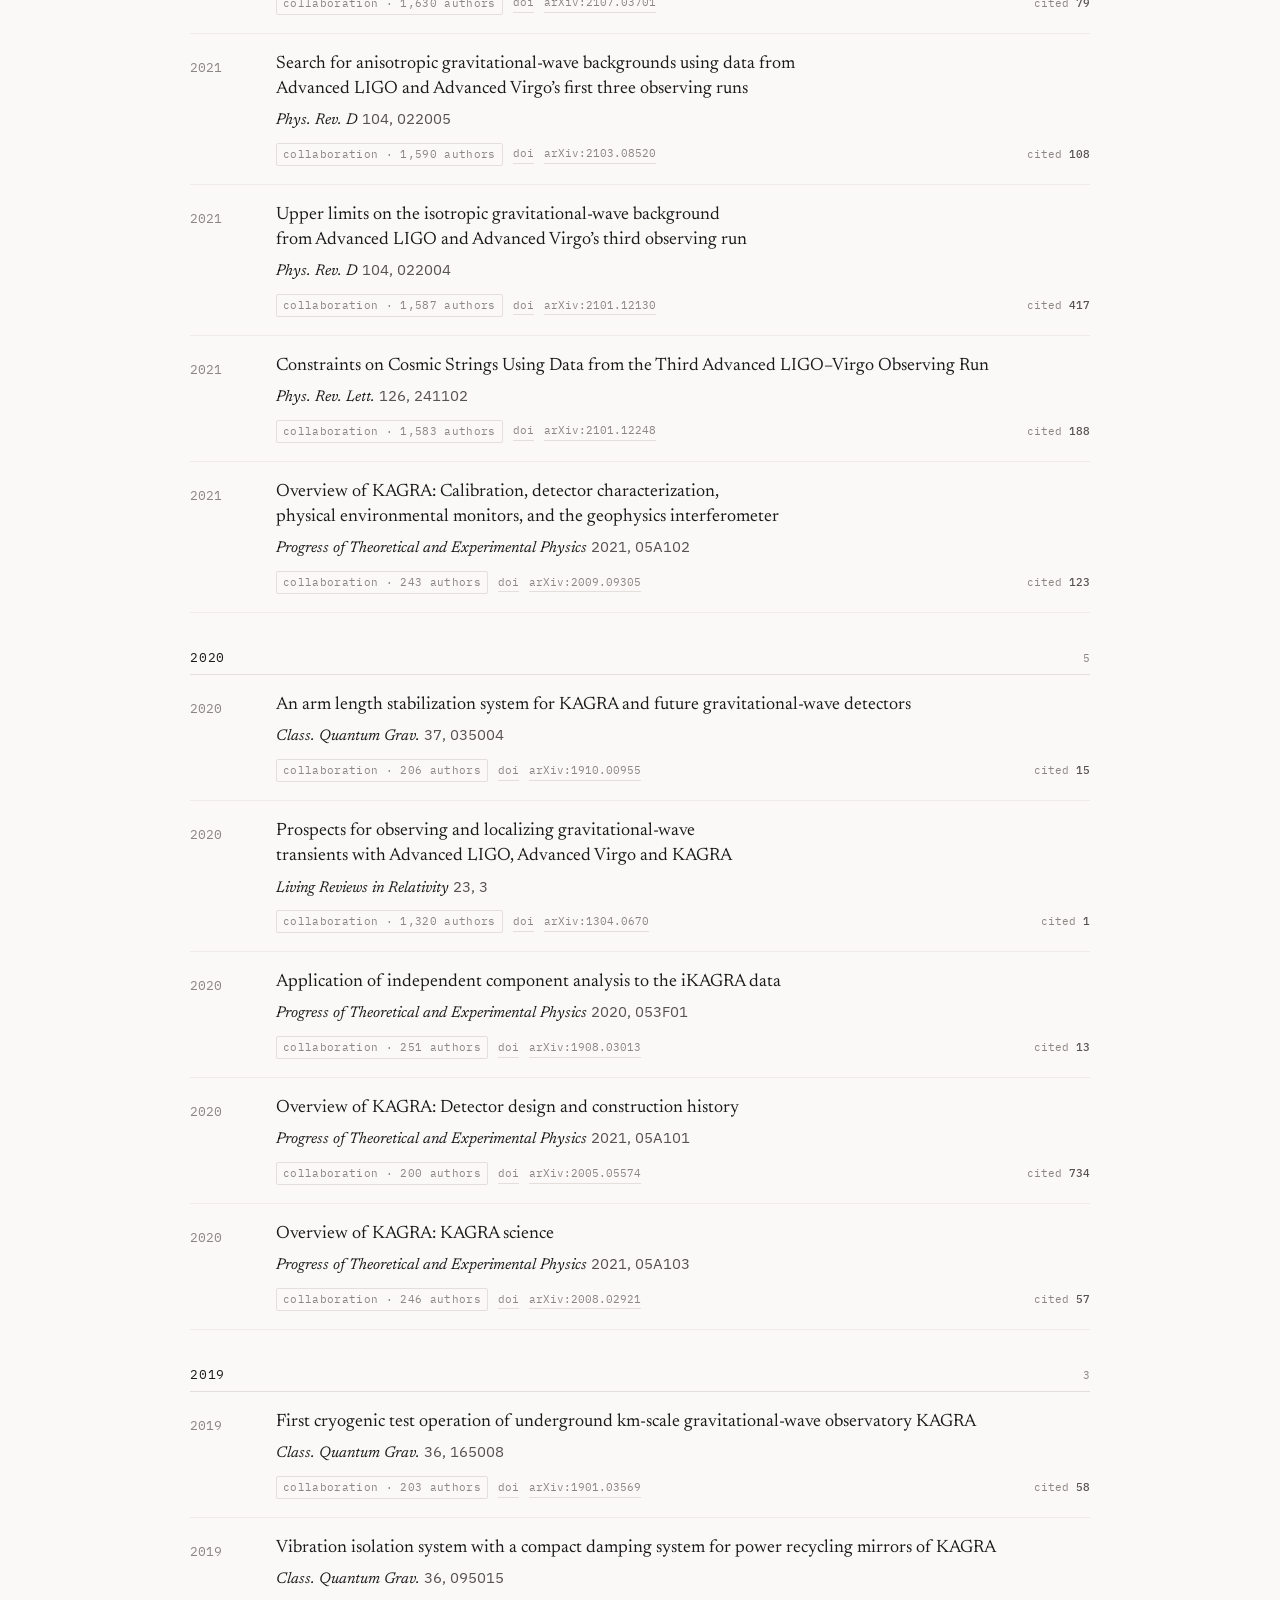
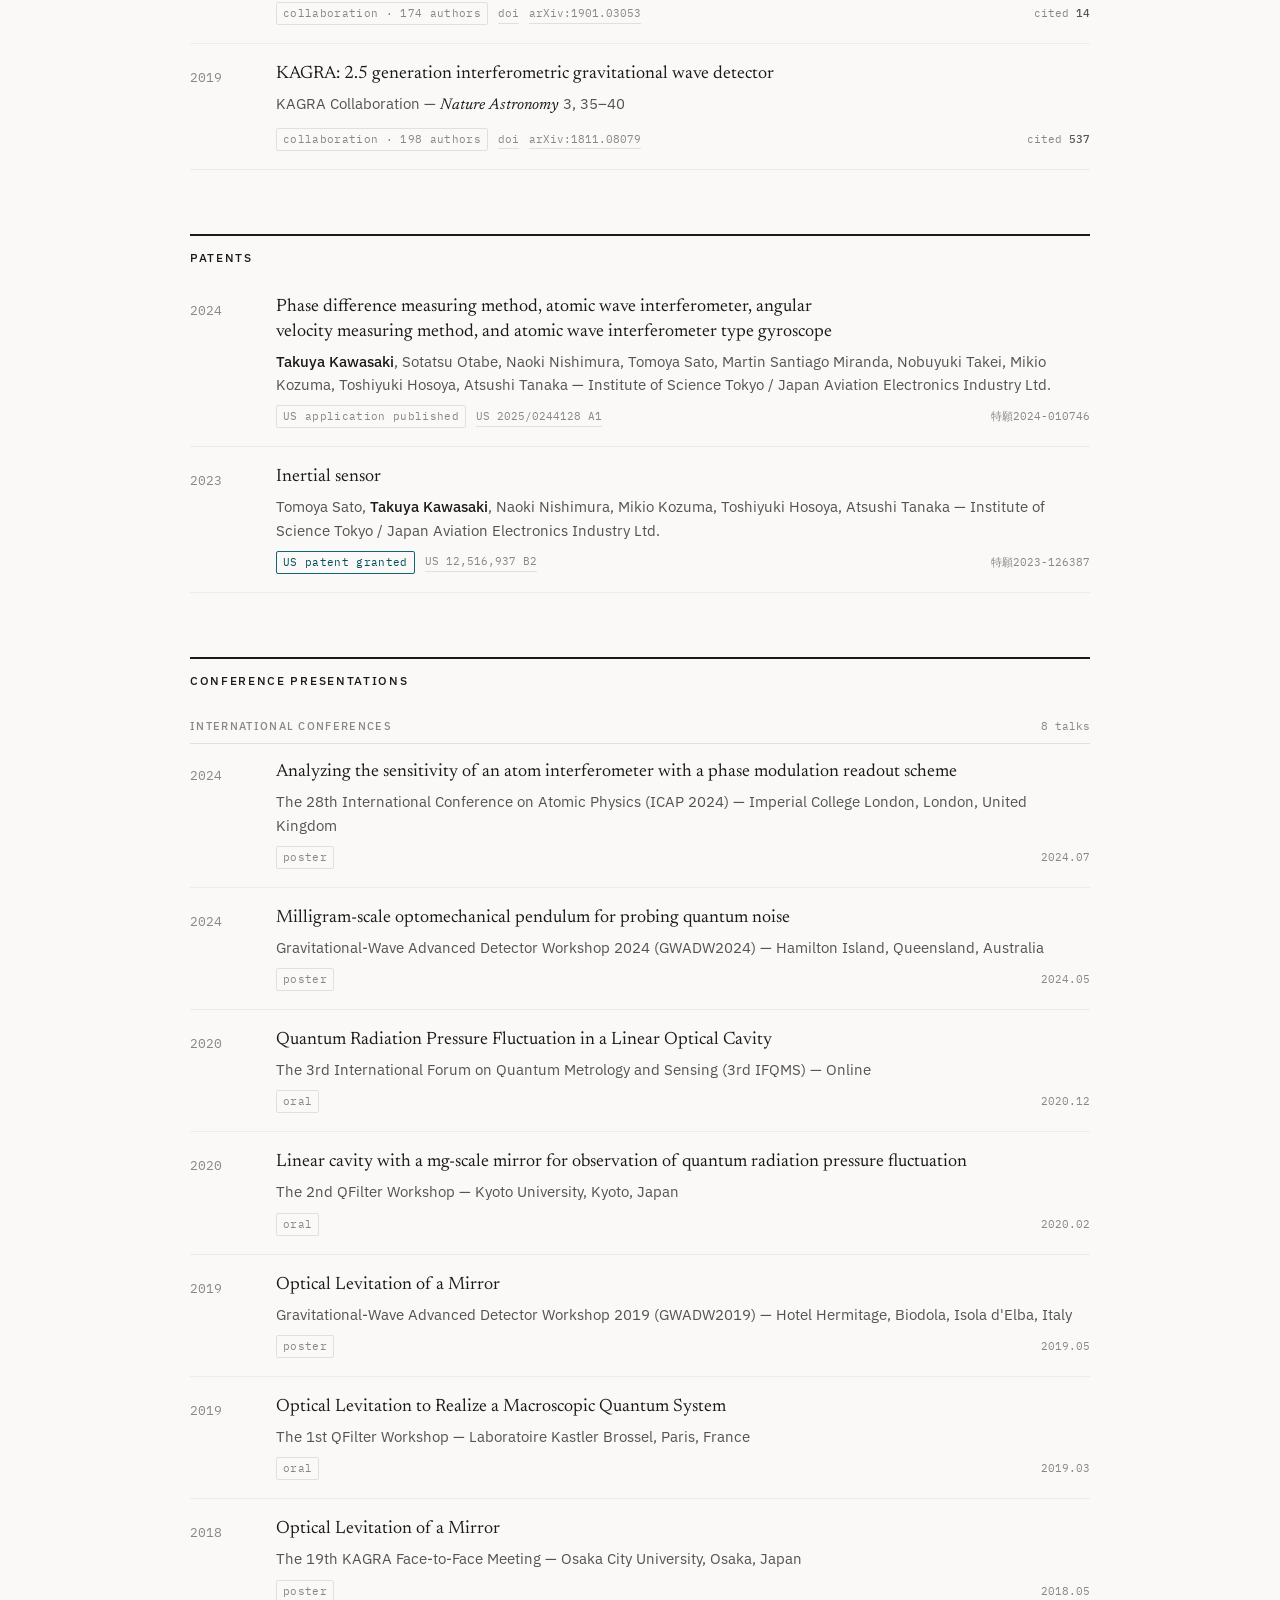
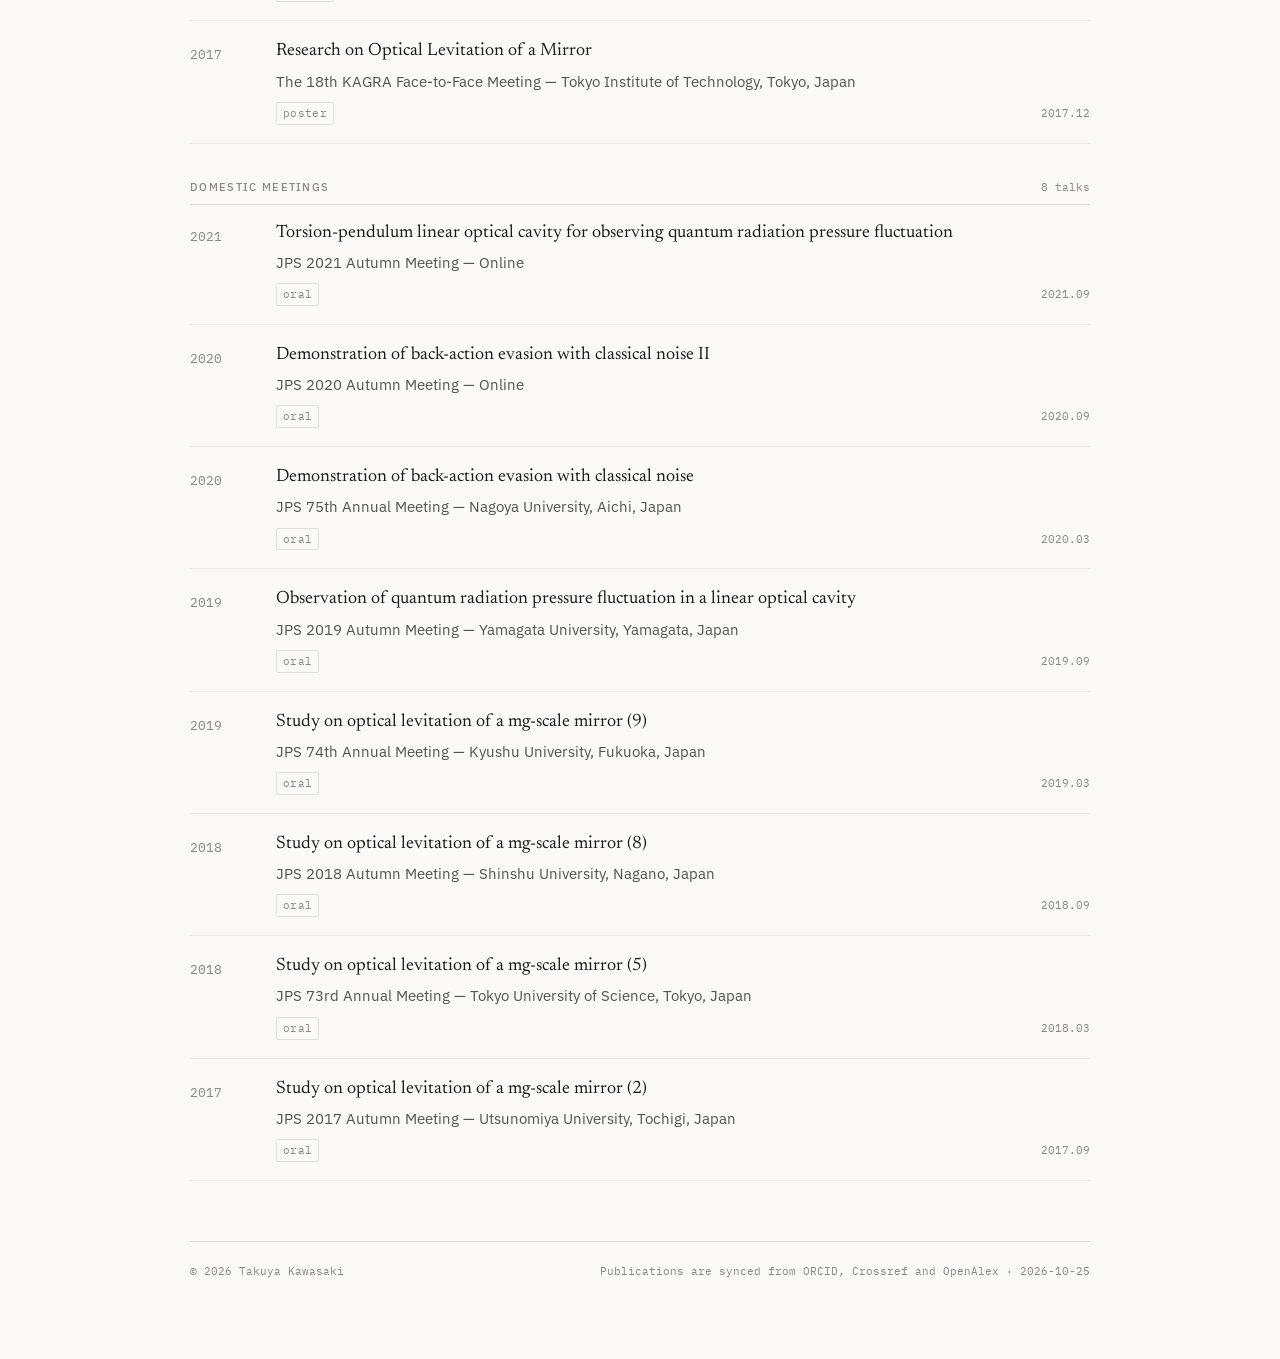
==== commit b705a5ab: "業績を ORCID から同期 (2026-10-25)" ====
--- a/publications.html
+++ b/publications.html
@@ -30,7 +30,7 @@
 <main id="top">
 <section class="block" style="padding-block:44px 0"><div class="head"><h2 data-en="Publications" data-ja="業績">Publications</h2></div><div class="summary"><span data-en="39 publications" data-ja="業績 39 件">39 publications</span><span data-en="first author on 3" data-ja="うち筆頭著者 3 件">first author on 3</span><span>2019–2025</span></div><p class="caveat" data-en="Author position is shown where the author list is ordered by contribution." data-ja="著者順が寄与を表す論文には、著者順を表示しています。">Author position is shown where the author list is ordered by contribution.</p></section>
 <nav class="pubmap" aria-label="On this page"><h2 data-en="On this page" data-ja="このページの内容">On this page</h2><ol><li><a href="#papers"><span data-en="Papers" data-ja="論文">Papers</span><span class="n">7</span></a></li><li><a href="#collaboration"><span data-en="Collaboration papers" data-ja="国際共同研究の論文">Collaboration papers</span><span class="n">32</span></a></li><li><a href="#patents"><span data-en="Patents" data-ja="特許">Patents</span><span class="n">2</span></a></li><li><a href="#talks"><span data-en="Conference presentations" data-ja="学会発表">Conference presentations</span><span class="n">16</span></a></li></ol></nav>
-<section id="papers" class="block"><div class="grouphead"><h2 data-en="Papers" data-ja="論文">Papers</h2><span class="groupnum"><span data-en="7 papers" data-ja="7 件">7 papers</span><span data-en="61 citations" data-ja="被引用 61">61 citations</span></span></div><div class="yearsep"><h2>2025</h2><span>2</span></div><ol class="ledger"><li class="pub">
+<section id="papers" class="block"><div class="grouphead"><h2 data-en="Papers" data-ja="論文">Papers</h2><span class="groupnum"><span data-en="7 papers" data-ja="7 件">7 papers</span><span data-en="63 citations" data-ja="被引用 63">63 citations</span></span></div><div class="yearsep"><h2>2025</h2><span>2</span></div><ol class="ledger"><li class="pub">
   <div class="pub-year">2025</div>
   <div>
     <h3 class="pub-title">Analyzing the sensitivity of an atom interferometer with a phase-modulation readout scheme</h3>
@@ -42,7 +42,7 @@
   <div>
     <h3 class="pub-title">Closed-loop measurements in an atom-interferometer gyroscope with compensation for velocity-dependent phase dispersion</h3>
     <p class="pub-meta">T. Sato, N. Nishimura, N. Kaku, S. Otabe, <span class="me">T. Kawasaki</span>, T. Hosoya, M. Kozuma &mdash; <em>Phys. Rev. Applied</em> 23, 044001</p>
-    <div class="pub-tail"><span class="pos">5th of 7</span><a href="https://doi.org/10.1103/physrevapplied.23.044001" rel="noopener">doi</a><a href="https://arxiv.org/abs/2407.05696" rel="noopener">arXiv:2407.05696</a><span class="cited">cited <b>9</b></span></div>
+    <div class="pub-tail"><span class="pos">5th of 7</span><a href="https://doi.org/10.1103/physrevapplied.23.044001" rel="noopener">doi</a><a href="https://arxiv.org/abs/2407.05696" rel="noopener">arXiv:2407.05696</a><span class="cited">cited <b>11</b></span></div>
   </div>
 </li></ol><div class="yearsep"><h2>2023</h2><span>1</span></div><ol class="ledger"><li class="pub">
   <div class="pub-year">2023</div>
@@ -79,7 +79,7 @@
     <p class="pub-meta"><span class="me">T. Kawasaki</span>, N. Kita, K. Nagano, S. Wada, Y. Kuwahara, M. Ando, Y. Michimura &mdash; <em>Phys. Rev. A</em> 102, 053520</p>
     <div class="pub-tail"><span class="pos">1st of 7</span><a href="https://doi.org/10.1103/physreva.102.053520" rel="noopener">doi</a><a href="https://arxiv.org/abs/2007.01630" rel="noopener">arXiv:2007.01630</a><span class="cited">cited <b>5</b></span></div>
   </div>
-</li></ol></section><section id="collaboration" class="block"><div class="grouphead"><h2 data-en="Collaboration papers" data-ja="国際共同研究の論文">Collaboration papers</h2><span class="groupnum"><span data-en="32 papers" data-ja="32 件">32 papers</span><span data-en="5,447 citations" data-ja="被引用 5,447">5,447 citations</span></span></div><p class="note" data-en="Papers of the LIGO–Virgo–KAGRA collaborations and other large consortia. Author lists run to hundreds or thousands of names in alphabetical order, so author position carries no meaning and is not shown." data-ja="LIGO・Virgo・KAGRA をはじめとする大規模共同研究の論文です。著者が数百名から数千名に及び、著者名はアルファベット順に並ぶため、著者順は意味を持ちません。そのため著者順は表示していません。">Papers of the LIGO–Virgo–KAGRA collaborations and other large consortia. Author lists run to hundreds or thousands of names in alphabetical order, so author position carries no meaning and is not shown.</p><div class="yearsep"><h2>2023</h2><span>4</span></div><ol class="ledger"><li class="pub">
+</li></ol></section><section id="collaboration" class="block"><div class="grouphead"><h2 data-en="Collaboration papers" data-ja="国際共同研究の論文">Collaboration papers</h2><span class="groupnum"><span data-en="32 papers" data-ja="32 件">32 papers</span><span data-en="5,454 citations" data-ja="被引用 5,454">5,454 citations</span></span></div><p class="note" data-en="Papers of the LIGO–Virgo–KAGRA collaborations and other large consortia. Author lists run to hundreds or thousands of names in alphabetical order, so author position carries no meaning and is not shown." data-ja="LIGO・Virgo・KAGRA をはじめとする大規模共同研究の論文です。著者が数百名から数千名に及び、著者名はアルファベット順に並ぶため、著者順は意味を持ちません。そのため著者順は表示していません。">Papers of the LIGO–Virgo–KAGRA collaborations and other large consortia. Author lists run to hundreds or thousands of names in alphabetical order, so author position carries no meaning and is not shown.</p><div class="yearsep"><h2>2023</h2><span>4</span></div><ol class="ledger"><li class="pub">
   <div class="pub-year">2023</div>
   <div>
     <h3 class="pub-title">Search for Gravitational Waves Associated with Fast Radio Bursts Detected by CHIME/FRB during the LIGO–Virgo Observing Run O3a</h3>
@@ -91,7 +91,7 @@
   <div>
     <h3 class="pub-title">GWTC-3: Compact Binary Coalescences Observed by LIGO and Virgo during the Second Part of the Third Observing Run</h3>
     <p class="pub-meta"><em>Phys. Rev. X</em> 13, 041039</p>
-    <div class="pub-tail"><span class="collab">collaboration &middot; 1,658 authors</span><a href="https://doi.org/10.1103/physrevx.13.041039" rel="noopener">doi</a><span class="cited">cited <b>1,757</b></span></div>
+    <div class="pub-tail"><span class="collab">collaboration &middot; 1,658 authors</span><a href="https://doi.org/10.1103/physrevx.13.041039" rel="noopener">doi</a><span class="cited">cited <b>1,760</b></span></div>
   </div>
 </li><li class="pub">
   <div class="pub-year">2023</div>
@@ -231,7 +231,7 @@
   <div>
     <h3 class="pub-title">Upper limits on the isotropic gravitational-wave background from Advanced LIGO and Advanced Virgo’s third observing run</h3>
     <p class="pub-meta"><em>Phys. Rev. D</em> 104, 022004</p>
-    <div class="pub-tail"><span class="collab">collaboration &middot; 1,587 authors</span><a href="https://doi.org/10.1103/physrevd.104.022004" rel="noopener">doi</a><a href="https://arxiv.org/abs/2101.12130" rel="noopener">arXiv:2101.12130</a><span class="cited">cited <b>416</b></span></div>
+    <div class="pub-tail"><span class="collab">collaboration &middot; 1,587 authors</span><a href="https://doi.org/10.1103/physrevd.104.022004" rel="noopener">doi</a><a href="https://arxiv.org/abs/2101.12130" rel="noopener">arXiv:2101.12130</a><span class="cited">cited <b>417</b></span></div>
   </div>
 </li><li class="pub">
   <div class="pub-year">2021</div>
@@ -273,7 +273,7 @@
   <div>
     <h3 class="pub-title">Overview of KAGRA: Detector design and construction history</h3>
     <p class="pub-meta"><em>Progress of Theoretical and Experimental Physics</em> 2021, 05A101</p>
-    <div class="pub-tail"><span class="collab">collaboration &middot; 200 authors</span><a href="https://doi.org/10.1093/ptep/ptaa125" rel="noopener">doi</a><a href="https://arxiv.org/abs/2005.05574" rel="noopener">arXiv:2005.05574</a><span class="cited">cited <b>731</b></span></div>
+    <div class="pub-tail"><span class="collab">collaboration &middot; 200 authors</span><a href="https://doi.org/10.1093/ptep/ptaa125" rel="noopener">doi</a><a href="https://arxiv.org/abs/2005.05574" rel="noopener">arXiv:2005.05574</a><span class="cited">cited <b>734</b></span></div>
   </div>
 </li><li class="pub">
   <div class="pub-year">2020</div>
@@ -434,7 +434,7 @@
 </li></ol></div></section>
 <footer>
   <span data-en="© 2026 Takuya Kawasaki" data-ja="© 2026 川﨑 拓也">© 2026 Takuya Kawasaki</span>
-  <span class="sync"><span data-en="Publications are synced from ORCID, Crossref and OpenAlex" data-ja="業績は ORCID・Crossref・OpenAlex から自動同期しています">Publications are synced from ORCID, Crossref and OpenAlex</span> &middot; 2026-10-18</span>
+  <span class="sync"><span data-en="Publications are synced from ORCID, Crossref and OpenAlex" data-ja="業績は ORCID・Crossref・OpenAlex から自動同期しています">Publications are synced from ORCID, Crossref and OpenAlex</span> &middot; 2026-10-25</span>
 </footer>
 </main>
 <script src="assets/site.js?v=5bf20b94"></script>
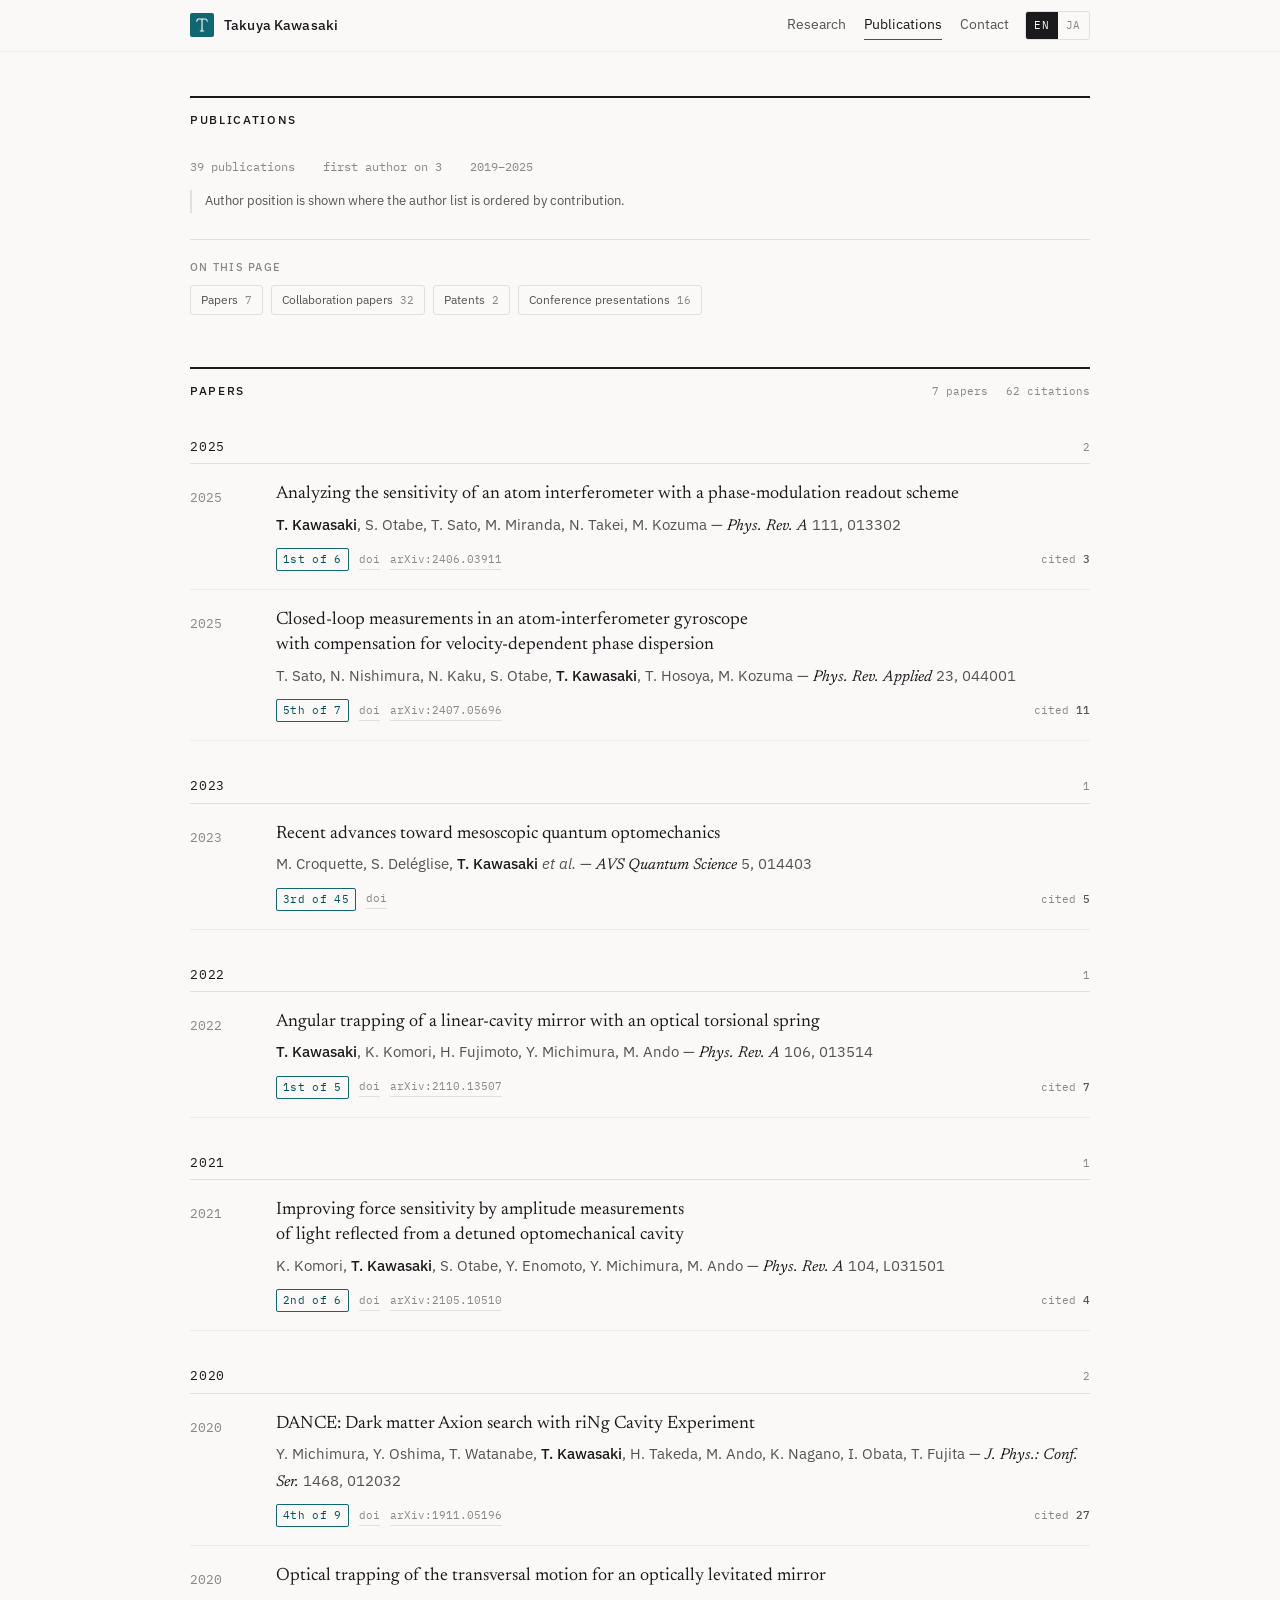
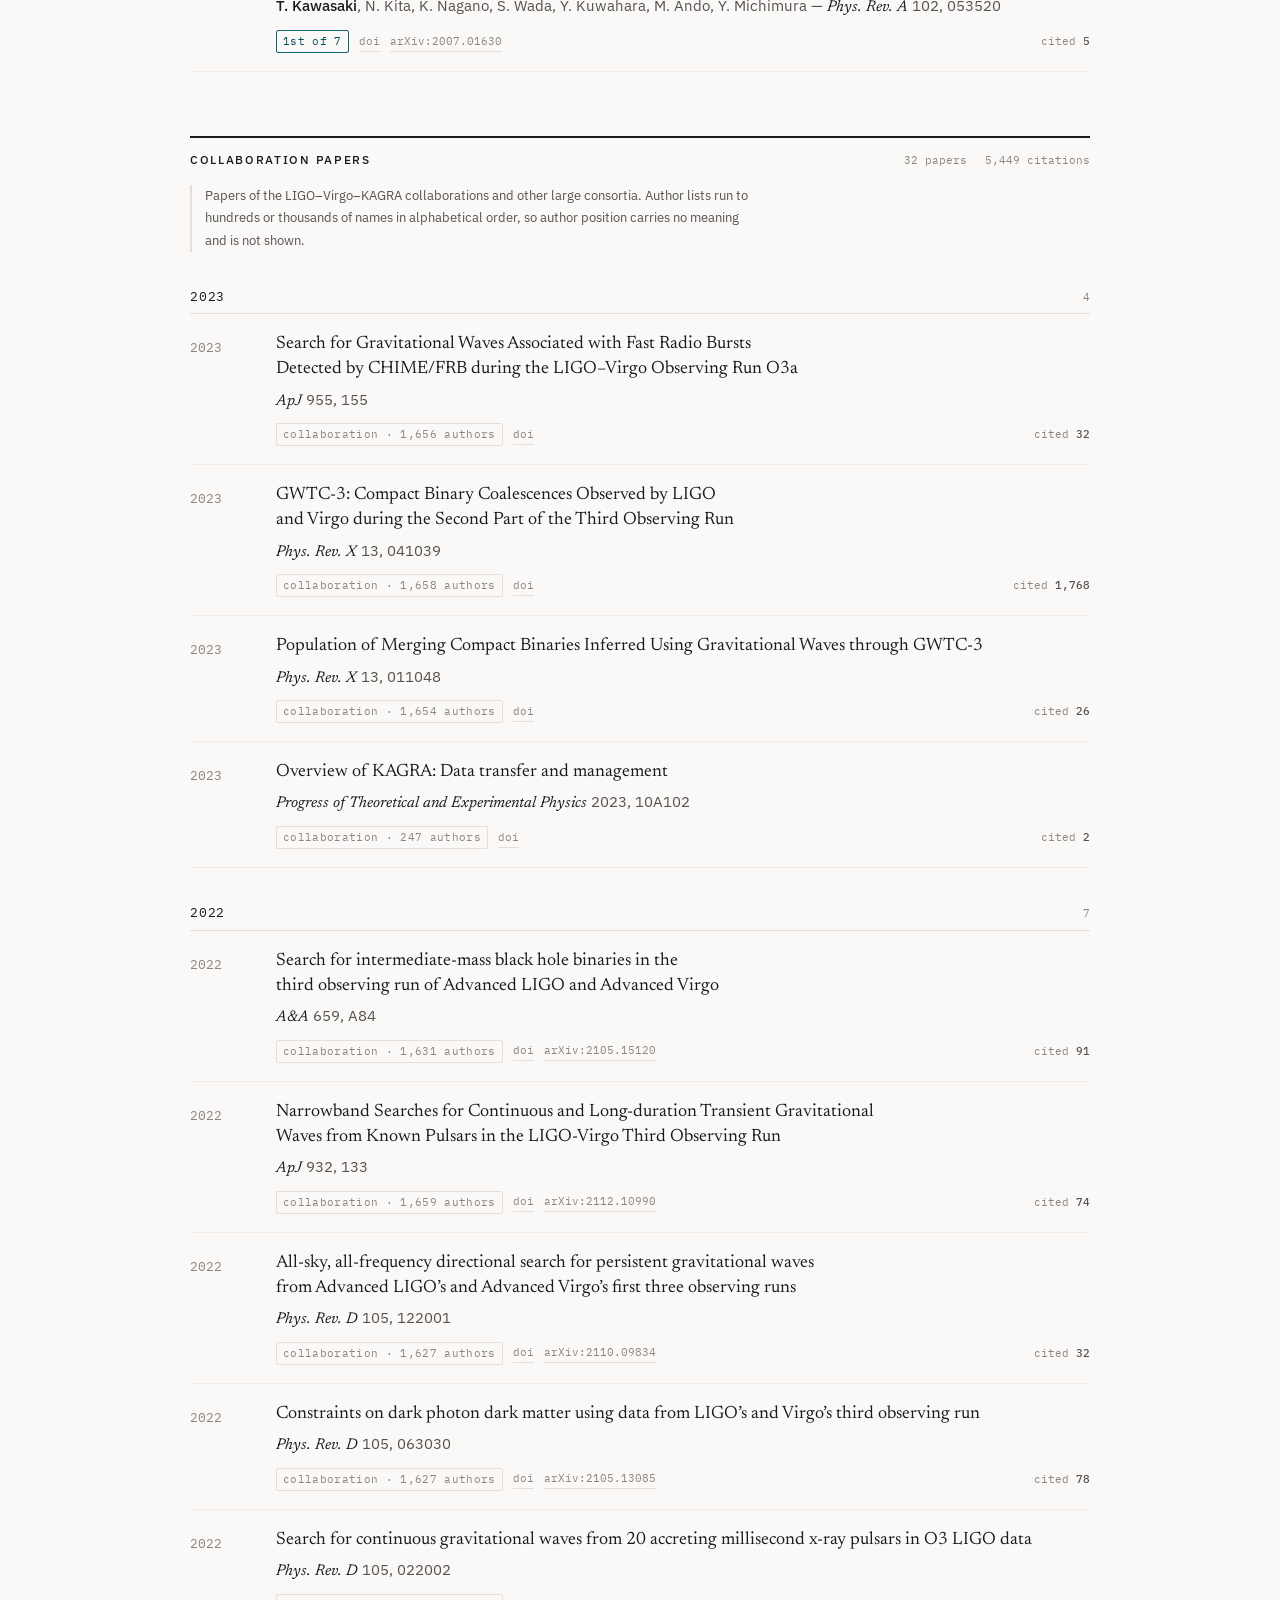
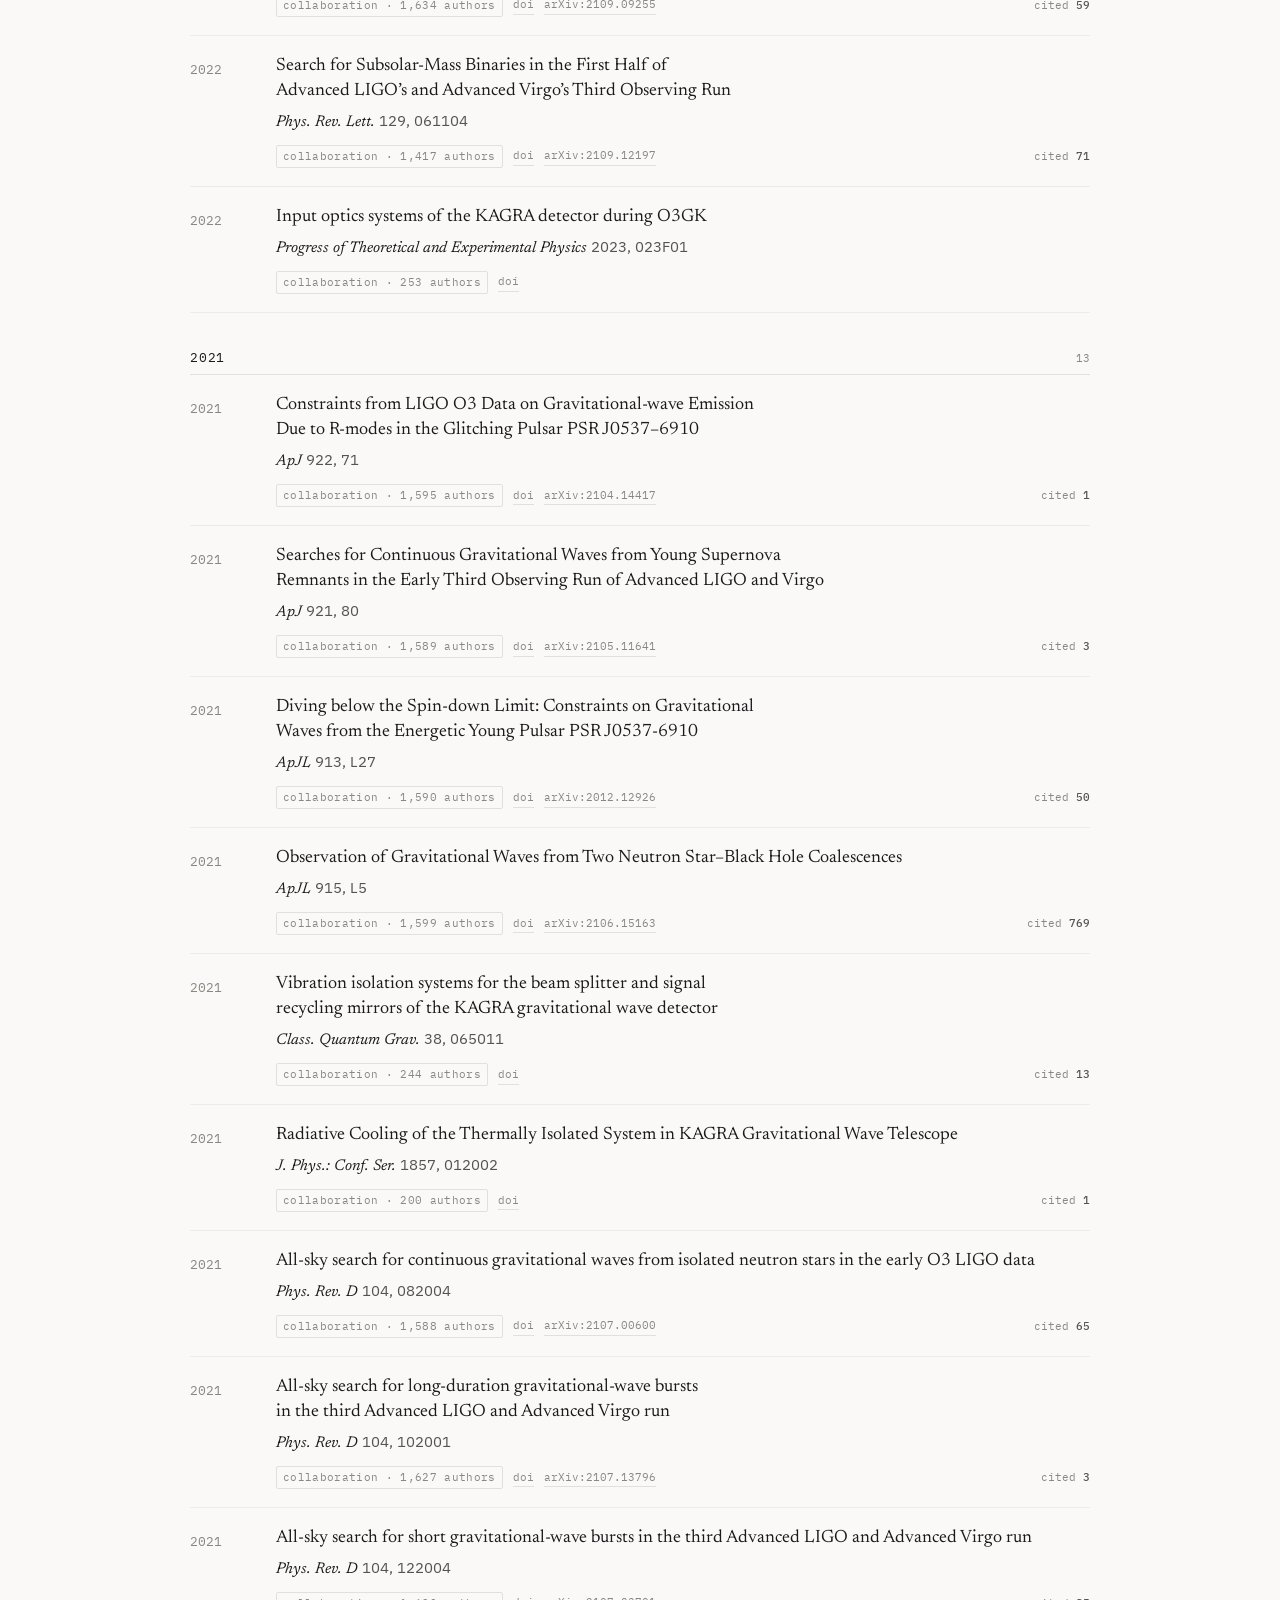
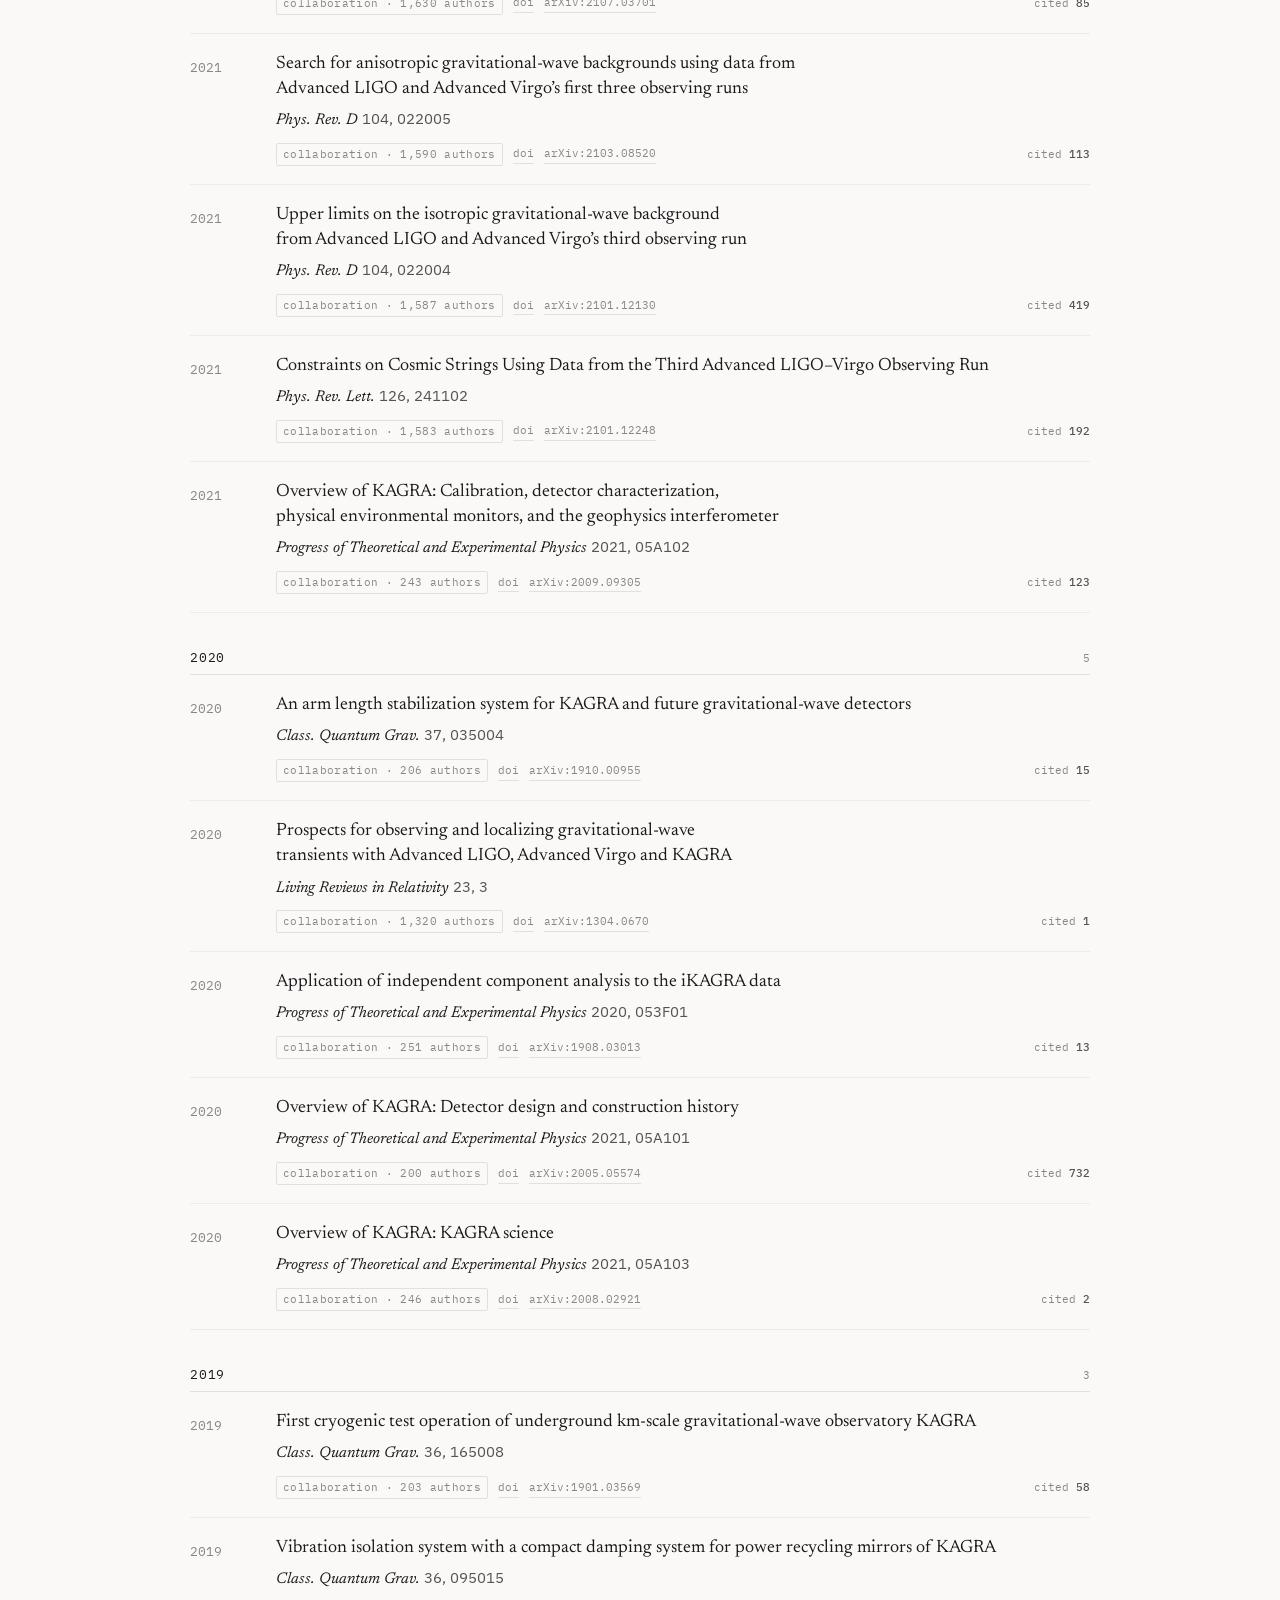
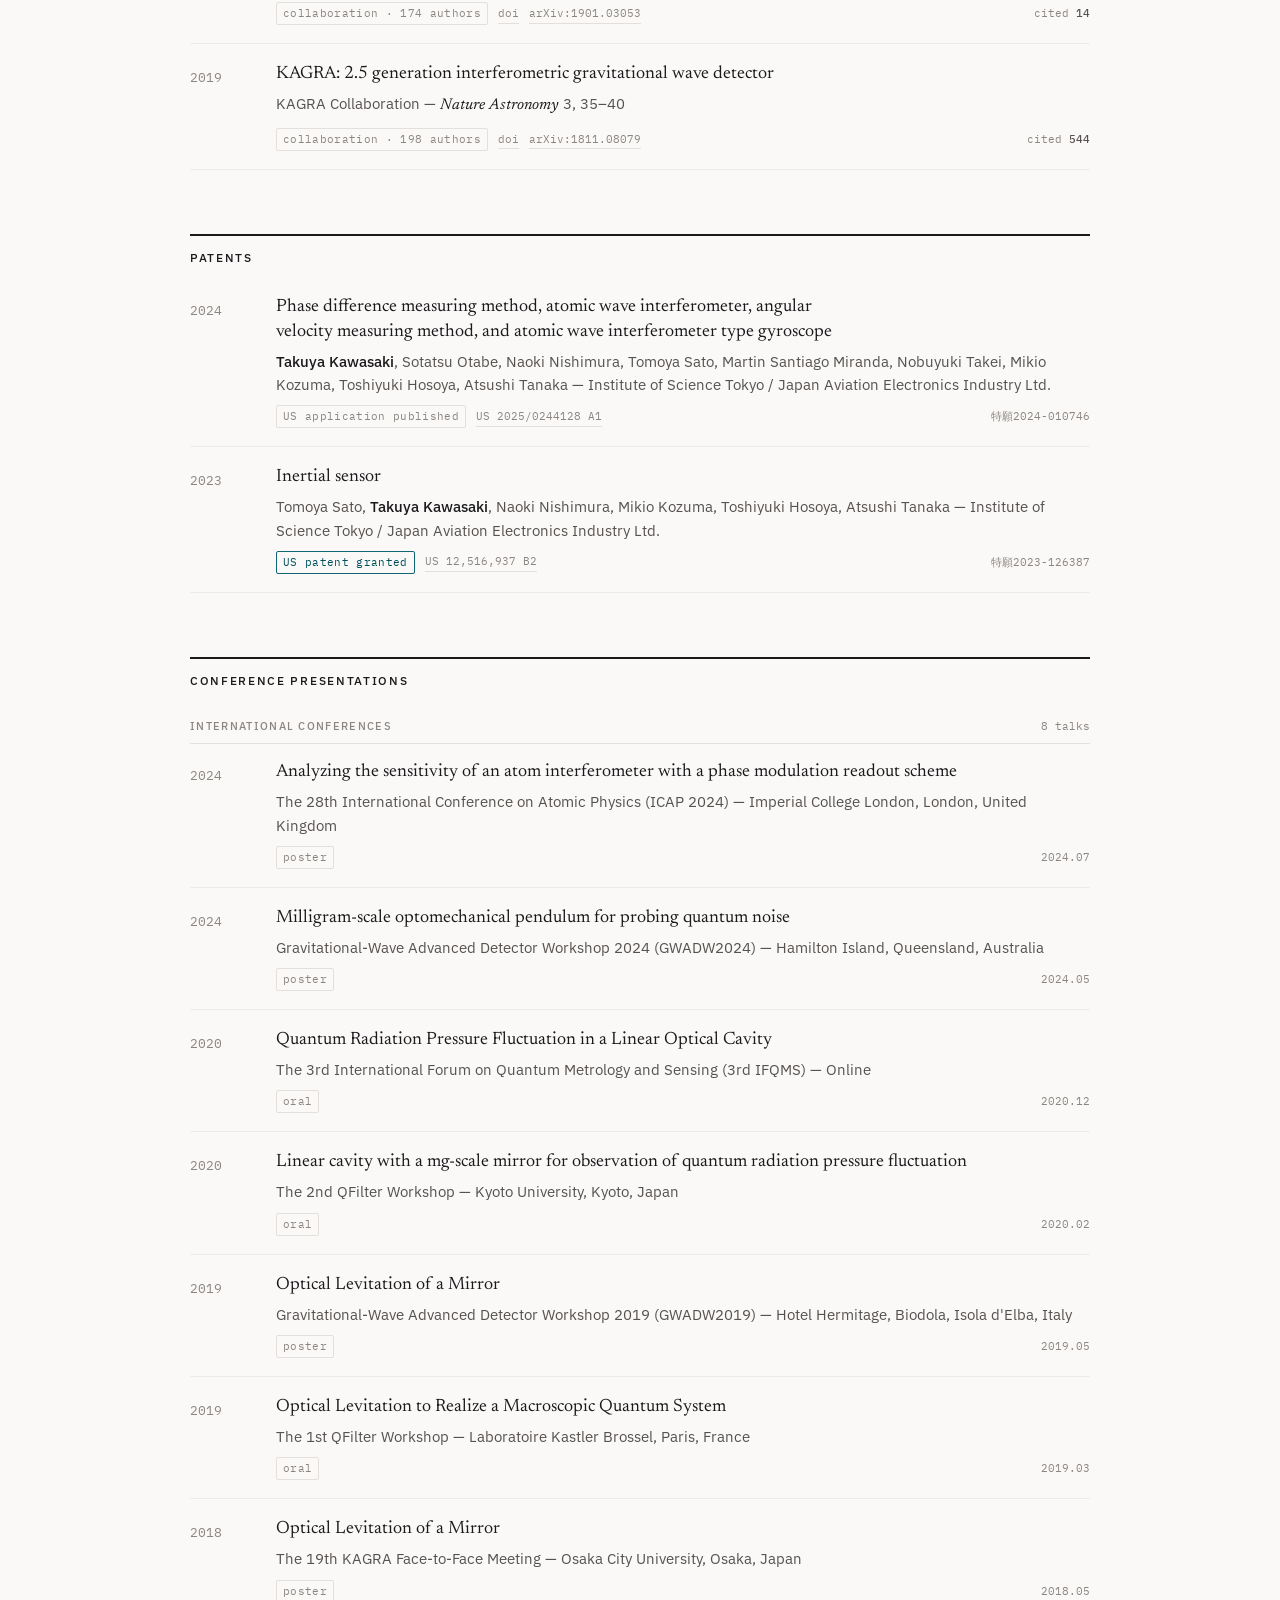
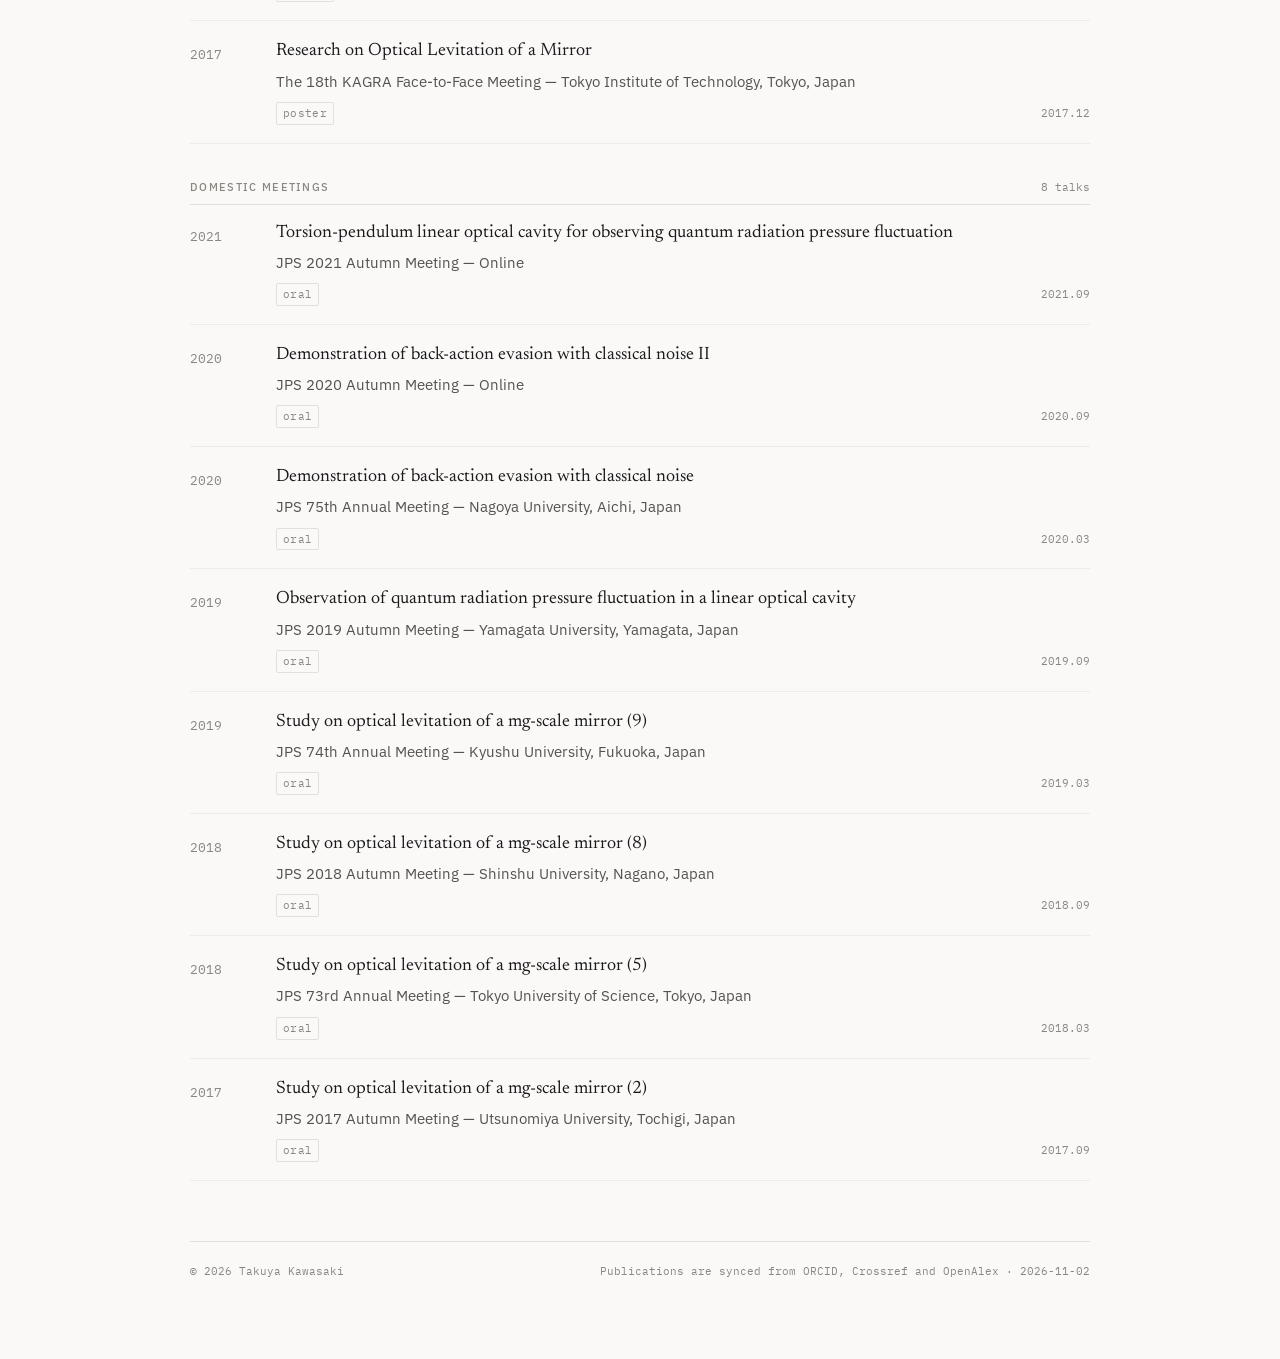
==== commit 5bfcfd94: "業績を ORCID から同期 (2026-11-02)" ====
--- a/publications.html
+++ b/publications.html
@@ -30,7 +30,7 @@
 <main id="top">
 <section class="block" style="padding-block:44px 0"><div class="head"><h2 data-en="Publications" data-ja="業績">Publications</h2></div><div class="summary"><span data-en="39 publications" data-ja="業績 39 件">39 publications</span><span data-en="first author on 3" data-ja="うち筆頭著者 3 件">first author on 3</span><span>2019–2025</span></div><p class="caveat" data-en="Author position is shown where the author list is ordered by contribution." data-ja="著者順が寄与を表す論文には、著者順を表示しています。">Author position is shown where the author list is ordered by contribution.</p></section>
 <nav class="pubmap" aria-label="On this page"><h2 data-en="On this page" data-ja="このページの内容">On this page</h2><ol><li><a href="#papers"><span data-en="Papers" data-ja="論文">Papers</span><span class="n">7</span></a></li><li><a href="#collaboration"><span data-en="Collaboration papers" data-ja="国際共同研究の論文">Collaboration papers</span><span class="n">32</span></a></li><li><a href="#patents"><span data-en="Patents" data-ja="特許">Patents</span><span class="n">2</span></a></li><li><a href="#talks"><span data-en="Conference presentations" data-ja="学会発表">Conference presentations</span><span class="n">16</span></a></li></ol></nav>
-<section id="papers" class="block"><div class="grouphead"><h2 data-en="Papers" data-ja="論文">Papers</h2><span class="groupnum"><span data-en="7 papers" data-ja="7 件">7 papers</span><span data-en="63 citations" data-ja="被引用 63">63 citations</span></span></div><div class="yearsep"><h2>2025</h2><span>2</span></div><ol class="ledger"><li class="pub">
+<section id="papers" class="block"><div class="grouphead"><h2 data-en="Papers" data-ja="論文">Papers</h2><span class="groupnum"><span data-en="7 papers" data-ja="7 件">7 papers</span><span data-en="62 citations" data-ja="被引用 62">62 citations</span></span></div><div class="yearsep"><h2>2025</h2><span>2</span></div><ol class="ledger"><li class="pub">
   <div class="pub-year">2025</div>
   <div>
     <h3 class="pub-title">Analyzing the sensitivity of an atom interferometer with a phase-modulation readout scheme</h3>
@@ -70,7 +70,7 @@
   <div>
     <h3 class="pub-title">DANCE: Dark matter Axion search with riNg Cavity Experiment</h3>
     <p class="pub-meta">Y. Michimura, Y. Oshima, T. Watanabe, <span class="me">T. Kawasaki</span>, H. Takeda, M. Ando, K. Nagano, I. Obata, T. Fujita &mdash; <em>J. Phys.: Conf. Ser.</em> 1468, 012032</p>
-    <div class="pub-tail"><span class="pos">4th of 9</span><a href="https://doi.org/10.1088/1742-6596/1468/1/012032" rel="noopener">doi</a><a href="https://arxiv.org/abs/1911.05196" rel="noopener">arXiv:1911.05196</a><span class="cited">cited <b>28</b></span></div>
+    <div class="pub-tail"><span class="pos">4th of 9</span><a href="https://doi.org/10.1088/1742-6596/1468/1/012032" rel="noopener">doi</a><a href="https://arxiv.org/abs/1911.05196" rel="noopener">arXiv:1911.05196</a><span class="cited">cited <b>27</b></span></div>
   </div>
 </li><li class="pub">
   <div class="pub-year">2020</div>
@@ -79,7 +79,7 @@
     <p class="pub-meta"><span class="me">T. Kawasaki</span>, N. Kita, K. Nagano, S. Wada, Y. Kuwahara, M. Ando, Y. Michimura &mdash; <em>Phys. Rev. A</em> 102, 053520</p>
     <div class="pub-tail"><span class="pos">1st of 7</span><a href="https://doi.org/10.1103/physreva.102.053520" rel="noopener">doi</a><a href="https://arxiv.org/abs/2007.01630" rel="noopener">arXiv:2007.01630</a><span class="cited">cited <b>5</b></span></div>
   </div>
-</li></ol></section><section id="collaboration" class="block"><div class="grouphead"><h2 data-en="Collaboration papers" data-ja="国際共同研究の論文">Collaboration papers</h2><span class="groupnum"><span data-en="32 papers" data-ja="32 件">32 papers</span><span data-en="5,454 citations" data-ja="被引用 5,454">5,454 citations</span></span></div><p class="note" data-en="Papers of the LIGO–Virgo–KAGRA collaborations and other large consortia. Author lists run to hundreds or thousands of names in alphabetical order, so author position carries no meaning and is not shown." data-ja="LIGO・Virgo・KAGRA をはじめとする大規模共同研究の論文です。著者が数百名から数千名に及び、著者名はアルファベット順に並ぶため、著者順は意味を持ちません。そのため著者順は表示していません。">Papers of the LIGO–Virgo–KAGRA collaborations and other large consortia. Author lists run to hundreds or thousands of names in alphabetical order, so author position carries no meaning and is not shown.</p><div class="yearsep"><h2>2023</h2><span>4</span></div><ol class="ledger"><li class="pub">
+</li></ol></section><section id="collaboration" class="block"><div class="grouphead"><h2 data-en="Collaboration papers" data-ja="国際共同研究の論文">Collaboration papers</h2><span class="groupnum"><span data-en="32 papers" data-ja="32 件">32 papers</span><span data-en="5,449 citations" data-ja="被引用 5,449">5,449 citations</span></span></div><p class="note" data-en="Papers of the LIGO–Virgo–KAGRA collaborations and other large consortia. Author lists run to hundreds or thousands of names in alphabetical order, so author position carries no meaning and is not shown." data-ja="LIGO・Virgo・KAGRA をはじめとする大規模共同研究の論文です。著者が数百名から数千名に及び、著者名はアルファベット順に並ぶため、著者順は意味を持ちません。そのため著者順は表示していません。">Papers of the LIGO–Virgo–KAGRA collaborations and other large consortia. Author lists run to hundreds or thousands of names in alphabetical order, so author position carries no meaning and is not shown.</p><div class="yearsep"><h2>2023</h2><span>4</span></div><ol class="ledger"><li class="pub">
   <div class="pub-year">2023</div>
   <div>
     <h3 class="pub-title">Search for Gravitational Waves Associated with Fast Radio Bursts Detected by CHIME/FRB during the LIGO–Virgo Observing Run O3a</h3>
@@ -91,7 +91,7 @@
   <div>
     <h3 class="pub-title">GWTC-3: Compact Binary Coalescences Observed by LIGO and Virgo during the Second Part of the Third Observing Run</h3>
     <p class="pub-meta"><em>Phys. Rev. X</em> 13, 041039</p>
-    <div class="pub-tail"><span class="collab">collaboration &middot; 1,658 authors</span><a href="https://doi.org/10.1103/physrevx.13.041039" rel="noopener">doi</a><span class="cited">cited <b>1,760</b></span></div>
+    <div class="pub-tail"><span class="collab">collaboration &middot; 1,658 authors</span><a href="https://doi.org/10.1103/physrevx.13.041039" rel="noopener">doi</a><span class="cited">cited <b>1,768</b></span></div>
   </div>
 </li><li class="pub">
   <div class="pub-year">2023</div>
@@ -112,14 +112,14 @@
   <div>
     <h3 class="pub-title">Search for intermediate-mass black hole binaries in the third observing run of Advanced LIGO and Advanced Virgo</h3>
     <p class="pub-meta"><em>A&amp;A</em> 659, A84</p>
-    <div class="pub-tail"><span class="collab">collaboration &middot; 1,631 authors</span><a href="https://doi.org/10.1051/0004-6361/202141452" rel="noopener">doi</a><a href="https://arxiv.org/abs/2105.15120" rel="noopener">arXiv:2105.15120</a><span class="cited">cited <b>86</b></span></div>
+    <div class="pub-tail"><span class="collab">collaboration &middot; 1,631 authors</span><a href="https://doi.org/10.1051/0004-6361/202141452" rel="noopener">doi</a><a href="https://arxiv.org/abs/2105.15120" rel="noopener">arXiv:2105.15120</a><span class="cited">cited <b>91</b></span></div>
   </div>
 </li><li class="pub">
   <div class="pub-year">2022</div>
   <div>
     <h3 class="pub-title">Narrowband Searches for Continuous and Long-duration Transient Gravitational Waves from Known Pulsars in the LIGO-Virgo Third Observing Run</h3>
     <p class="pub-meta"><em>ApJ</em> 932, 133</p>
-    <div class="pub-tail"><span class="collab">collaboration &middot; 1,659 authors</span><a href="https://doi.org/10.3847/1538-4357/ac6ad0" rel="noopener">doi</a><a href="https://arxiv.org/abs/2112.10990" rel="noopener">arXiv:2112.10990</a><span class="cited">cited <b>69</b></span></div>
+    <div class="pub-tail"><span class="collab">collaboration &middot; 1,659 authors</span><a href="https://doi.org/10.3847/1538-4357/ac6ad0" rel="noopener">doi</a><a href="https://arxiv.org/abs/2112.10990" rel="noopener">arXiv:2112.10990</a><span class="cited">cited <b>74</b></span></div>
   </div>
 </li><li class="pub">
   <div class="pub-year">2022</div>
@@ -147,7 +147,7 @@
   <div>
     <h3 class="pub-title">Search for Subsolar-Mass Binaries in the First Half of Advanced LIGO’s and Advanced Virgo’s Third Observing Run</h3>
     <p class="pub-meta"><em>Phys. Rev. Lett.</em> 129, 061104</p>
-    <div class="pub-tail"><span class="collab">collaboration &middot; 1,417 authors</span><a href="https://doi.org/10.1103/physrevlett.129.061104" rel="noopener">doi</a><a href="https://arxiv.org/abs/2109.12197" rel="noopener">arXiv:2109.12197</a><span class="cited">cited <b>66</b></span></div>
+    <div class="pub-tail"><span class="collab">collaboration &middot; 1,417 authors</span><a href="https://doi.org/10.1103/physrevlett.129.061104" rel="noopener">doi</a><a href="https://arxiv.org/abs/2109.12197" rel="noopener">arXiv:2109.12197</a><span class="cited">cited <b>71</b></span></div>
   </div>
 </li><li class="pub">
   <div class="pub-year">2022</div>
@@ -182,7 +182,7 @@
   <div>
     <h3 class="pub-title">Observation of Gravitational Waves from Two Neutron Star–Black Hole Coalescences</h3>
     <p class="pub-meta"><em>ApJL</em> 915, L5</p>
-    <div class="pub-tail"><span class="collab">collaboration &middot; 1,599 authors</span><a href="https://doi.org/10.3847/2041-8213/ac082e" rel="noopener">doi</a><a href="https://arxiv.org/abs/2106.15163" rel="noopener">arXiv:2106.15163</a><span class="cited">cited <b>763</b></span></div>
+    <div class="pub-tail"><span class="collab">collaboration &middot; 1,599 authors</span><a href="https://doi.org/10.3847/2041-8213/ac082e" rel="noopener">doi</a><a href="https://arxiv.org/abs/2106.15163" rel="noopener">arXiv:2106.15163</a><span class="cited">cited <b>769</b></span></div>
   </div>
 </li><li class="pub">
   <div class="pub-year">2021</div>
@@ -203,7 +203,7 @@
   <div>
     <h3 class="pub-title">All-sky search for continuous gravitational waves from isolated neutron stars in the early O3 LIGO data</h3>
     <p class="pub-meta"><em>Phys. Rev. D</em> 104, 082004</p>
-    <div class="pub-tail"><span class="collab">collaboration &middot; 1,588 authors</span><a href="https://doi.org/10.1103/physrevd.104.082004" rel="noopener">doi</a><a href="https://arxiv.org/abs/2107.00600" rel="noopener">arXiv:2107.00600</a><span class="cited">cited <b>66</b></span></div>
+    <div class="pub-tail"><span class="collab">collaboration &middot; 1,588 authors</span><a href="https://doi.org/10.1103/physrevd.104.082004" rel="noopener">doi</a><a href="https://arxiv.org/abs/2107.00600" rel="noopener">arXiv:2107.00600</a><span class="cited">cited <b>65</b></span></div>
   </div>
 </li><li class="pub">
   <div class="pub-year">2021</div>
@@ -217,28 +217,28 @@
   <div>
     <h3 class="pub-title">All-sky search for short gravitational-wave bursts in the third Advanced LIGO and Advanced Virgo run</h3>
     <p class="pub-meta"><em>Phys. Rev. D</em> 104, 122004</p>
-    <div class="pub-tail"><span class="collab">collaboration &middot; 1,630 authors</span><a href="https://doi.org/10.1103/physrevd.104.122004" rel="noopener">doi</a><a href="https://arxiv.org/abs/2107.03701" rel="noopener">arXiv:2107.03701</a><span class="cited">cited <b>79</b></span></div>
+    <div class="pub-tail"><span class="collab">collaboration &middot; 1,630 authors</span><a href="https://doi.org/10.1103/physrevd.104.122004" rel="noopener">doi</a><a href="https://arxiv.org/abs/2107.03701" rel="noopener">arXiv:2107.03701</a><span class="cited">cited <b>85</b></span></div>
   </div>
 </li><li class="pub">
   <div class="pub-year">2021</div>
   <div>
     <h3 class="pub-title">Search for anisotropic gravitational-wave backgrounds using data from Advanced LIGO and Advanced Virgo’s first three observing runs</h3>
     <p class="pub-meta"><em>Phys. Rev. D</em> 104, 022005</p>
-    <div class="pub-tail"><span class="collab">collaboration &middot; 1,590 authors</span><a href="https://doi.org/10.1103/physrevd.104.022005" rel="noopener">doi</a><a href="https://arxiv.org/abs/2103.08520" rel="noopener">arXiv:2103.08520</a><span class="cited">cited <b>108</b></span></div>
+    <div class="pub-tail"><span class="collab">collaboration &middot; 1,590 authors</span><a href="https://doi.org/10.1103/physrevd.104.022005" rel="noopener">doi</a><a href="https://arxiv.org/abs/2103.08520" rel="noopener">arXiv:2103.08520</a><span class="cited">cited <b>113</b></span></div>
   </div>
 </li><li class="pub">
   <div class="pub-year">2021</div>
   <div>
     <h3 class="pub-title">Upper limits on the isotropic gravitational-wave background from Advanced LIGO and Advanced Virgo’s third observing run</h3>
     <p class="pub-meta"><em>Phys. Rev. D</em> 104, 022004</p>
-    <div class="pub-tail"><span class="collab">collaboration &middot; 1,587 authors</span><a href="https://doi.org/10.1103/physrevd.104.022004" rel="noopener">doi</a><a href="https://arxiv.org/abs/2101.12130" rel="noopener">arXiv:2101.12130</a><span class="cited">cited <b>417</b></span></div>
+    <div class="pub-tail"><span class="collab">collaboration &middot; 1,587 authors</span><a href="https://doi.org/10.1103/physrevd.104.022004" rel="noopener">doi</a><a href="https://arxiv.org/abs/2101.12130" rel="noopener">arXiv:2101.12130</a><span class="cited">cited <b>419</b></span></div>
   </div>
 </li><li class="pub">
   <div class="pub-year">2021</div>
   <div>
     <h3 class="pub-title">Constraints on Cosmic Strings Using Data from the Third Advanced LIGO–Virgo Observing Run</h3>
     <p class="pub-meta"><em>Phys. Rev. Lett.</em> 126, 241102</p>
-    <div class="pub-tail"><span class="collab">collaboration &middot; 1,583 authors</span><a href="https://doi.org/10.1103/physrevlett.126.241102" rel="noopener">doi</a><a href="https://arxiv.org/abs/2101.12248" rel="noopener">arXiv:2101.12248</a><span class="cited">cited <b>188</b></span></div>
+    <div class="pub-tail"><span class="collab">collaboration &middot; 1,583 authors</span><a href="https://doi.org/10.1103/physrevlett.126.241102" rel="noopener">doi</a><a href="https://arxiv.org/abs/2101.12248" rel="noopener">arXiv:2101.12248</a><span class="cited">cited <b>192</b></span></div>
   </div>
 </li><li class="pub">
   <div class="pub-year">2021</div>
@@ -273,14 +273,14 @@
   <div>
     <h3 class="pub-title">Overview of KAGRA: Detector design and construction history</h3>
     <p class="pub-meta"><em>Progress of Theoretical and Experimental Physics</em> 2021, 05A101</p>
-    <div class="pub-tail"><span class="collab">collaboration &middot; 200 authors</span><a href="https://doi.org/10.1093/ptep/ptaa125" rel="noopener">doi</a><a href="https://arxiv.org/abs/2005.05574" rel="noopener">arXiv:2005.05574</a><span class="cited">cited <b>734</b></span></div>
+    <div class="pub-tail"><span class="collab">collaboration &middot; 200 authors</span><a href="https://doi.org/10.1093/ptep/ptaa125" rel="noopener">doi</a><a href="https://arxiv.org/abs/2005.05574" rel="noopener">arXiv:2005.05574</a><span class="cited">cited <b>732</b></span></div>
   </div>
 </li><li class="pub">
   <div class="pub-year">2020</div>
   <div>
     <h3 class="pub-title">Overview of KAGRA: KAGRA science</h3>
     <p class="pub-meta"><em>Progress of Theoretical and Experimental Physics</em> 2021, 05A103</p>
-    <div class="pub-tail"><span class="collab">collaboration &middot; 246 authors</span><a href="https://doi.org/10.1093/ptep/ptaa120" rel="noopener">doi</a><a href="https://arxiv.org/abs/2008.02921" rel="noopener">arXiv:2008.02921</a><span class="cited">cited <b>57</b></span></div>
+    <div class="pub-tail"><span class="collab">collaboration &middot; 246 authors</span><a href="https://doi.org/10.1093/ptep/ptaa120" rel="noopener">doi</a><a href="https://arxiv.org/abs/2008.02921" rel="noopener">arXiv:2008.02921</a><span class="cited">cited <b>2</b></span></div>
   </div>
 </li></ol><div class="yearsep"><h2>2019</h2><span>3</span></div><ol class="ledger"><li class="pub">
   <div class="pub-year">2019</div>
@@ -301,7 +301,7 @@
   <div>
     <h3 class="pub-title">KAGRA: 2.5 generation interferometric gravitational wave detector</h3>
     <p class="pub-meta">KAGRA Collaboration &mdash; <em>Nature Astronomy</em> 3, 35–40</p>
-    <div class="pub-tail"><span class="collab">collaboration &middot; 198 authors</span><a href="https://doi.org/10.1038/s41550-018-0658-y" rel="noopener">doi</a><a href="https://arxiv.org/abs/1811.08079" rel="noopener">arXiv:1811.08079</a><span class="cited">cited <b>537</b></span></div>
+    <div class="pub-tail"><span class="collab">collaboration &middot; 198 authors</span><a href="https://doi.org/10.1038/s41550-018-0658-y" rel="noopener">doi</a><a href="https://arxiv.org/abs/1811.08079" rel="noopener">arXiv:1811.08079</a><span class="cited">cited <b>544</b></span></div>
   </div>
 </li></ol></section>
 <section id="patents" class="block"><div class="head"><h2 data-en="Patents" data-ja="特許">Patents</h2></div><ol class="ledger"><li class="pub">
@@ -434,7 +434,7 @@
 </li></ol></div></section>
 <footer>
   <span data-en="© 2026 Takuya Kawasaki" data-ja="© 2026 川﨑 拓也">© 2026 Takuya Kawasaki</span>
-  <span class="sync"><span data-en="Publications are synced from ORCID, Crossref and OpenAlex" data-ja="業績は ORCID・Crossref・OpenAlex から自動同期しています">Publications are synced from ORCID, Crossref and OpenAlex</span> &middot; 2026-10-25</span>
+  <span class="sync"><span data-en="Publications are synced from ORCID, Crossref and OpenAlex" data-ja="業績は ORCID・Crossref・OpenAlex から自動同期しています">Publications are synced from ORCID, Crossref and OpenAlex</span> &middot; 2026-11-02</span>
 </footer>
 </main>
 <script src="assets/site.js?v=5bf20b94"></script>
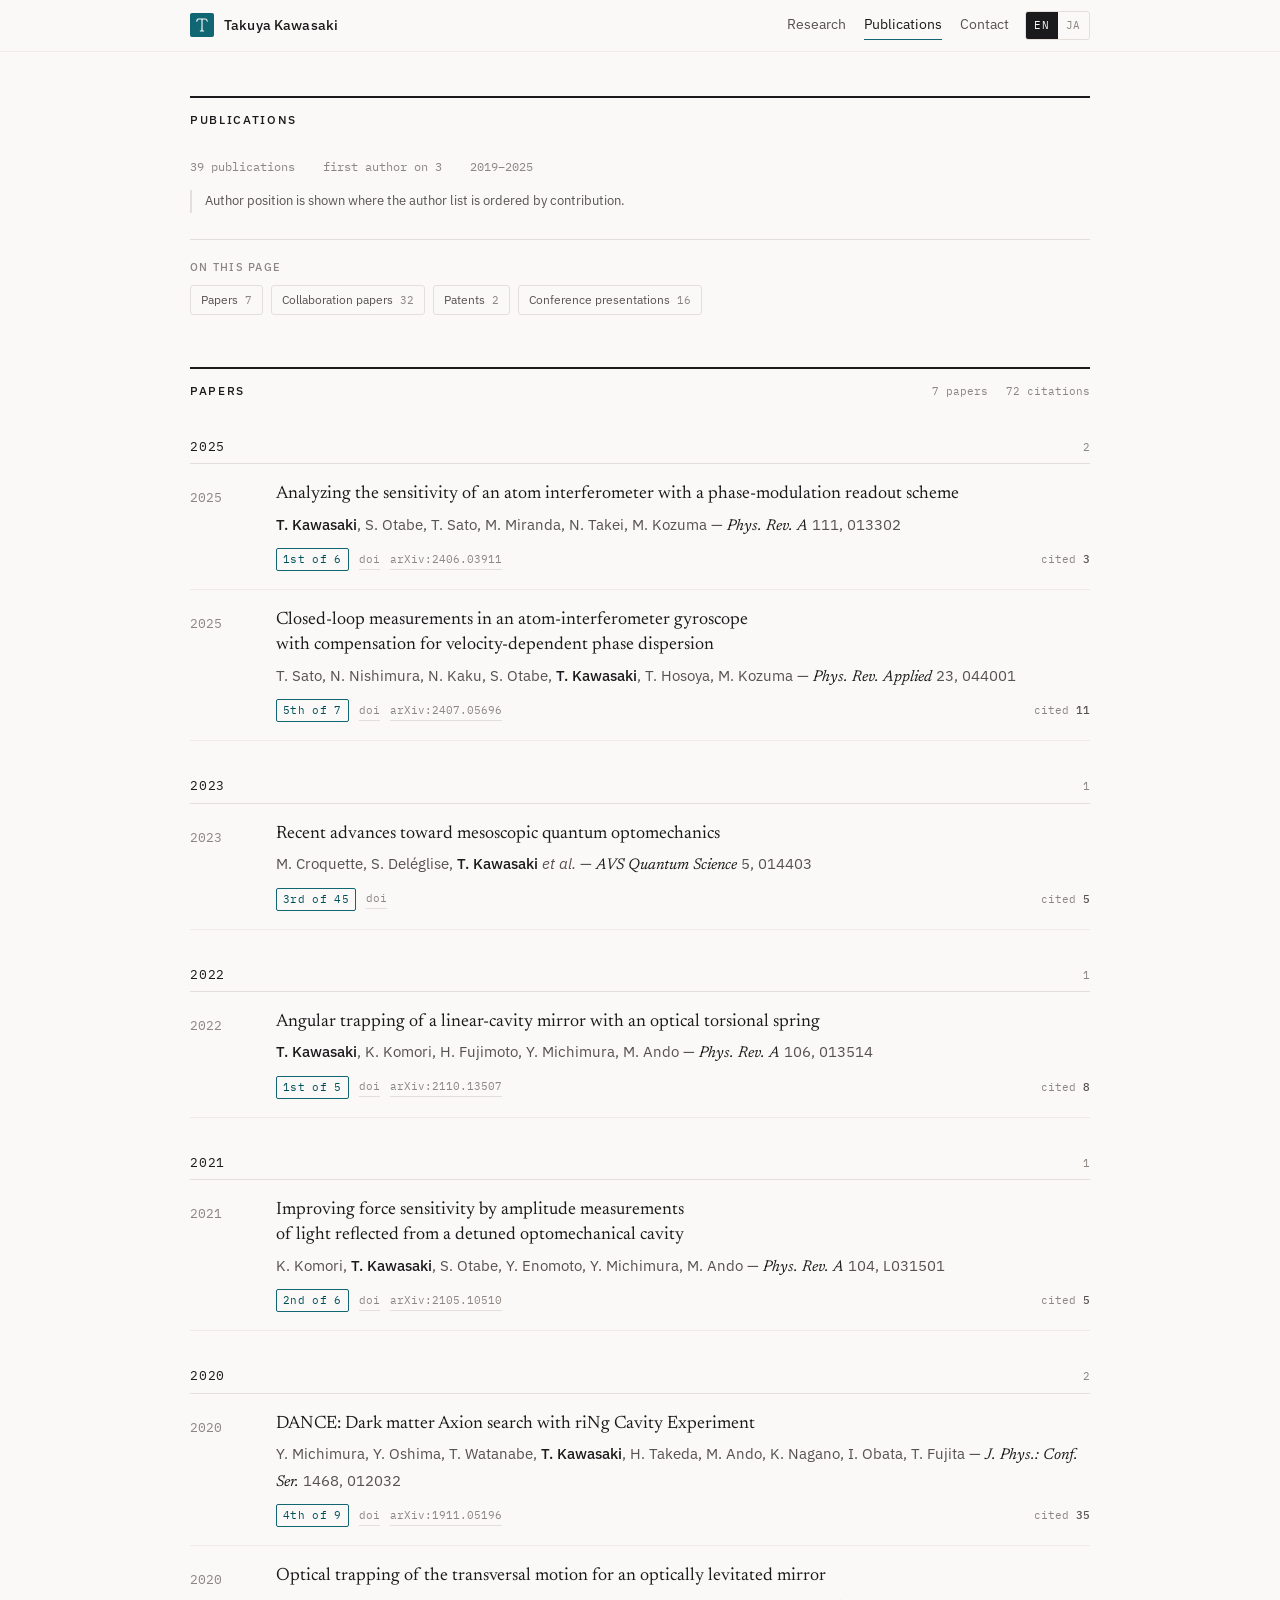
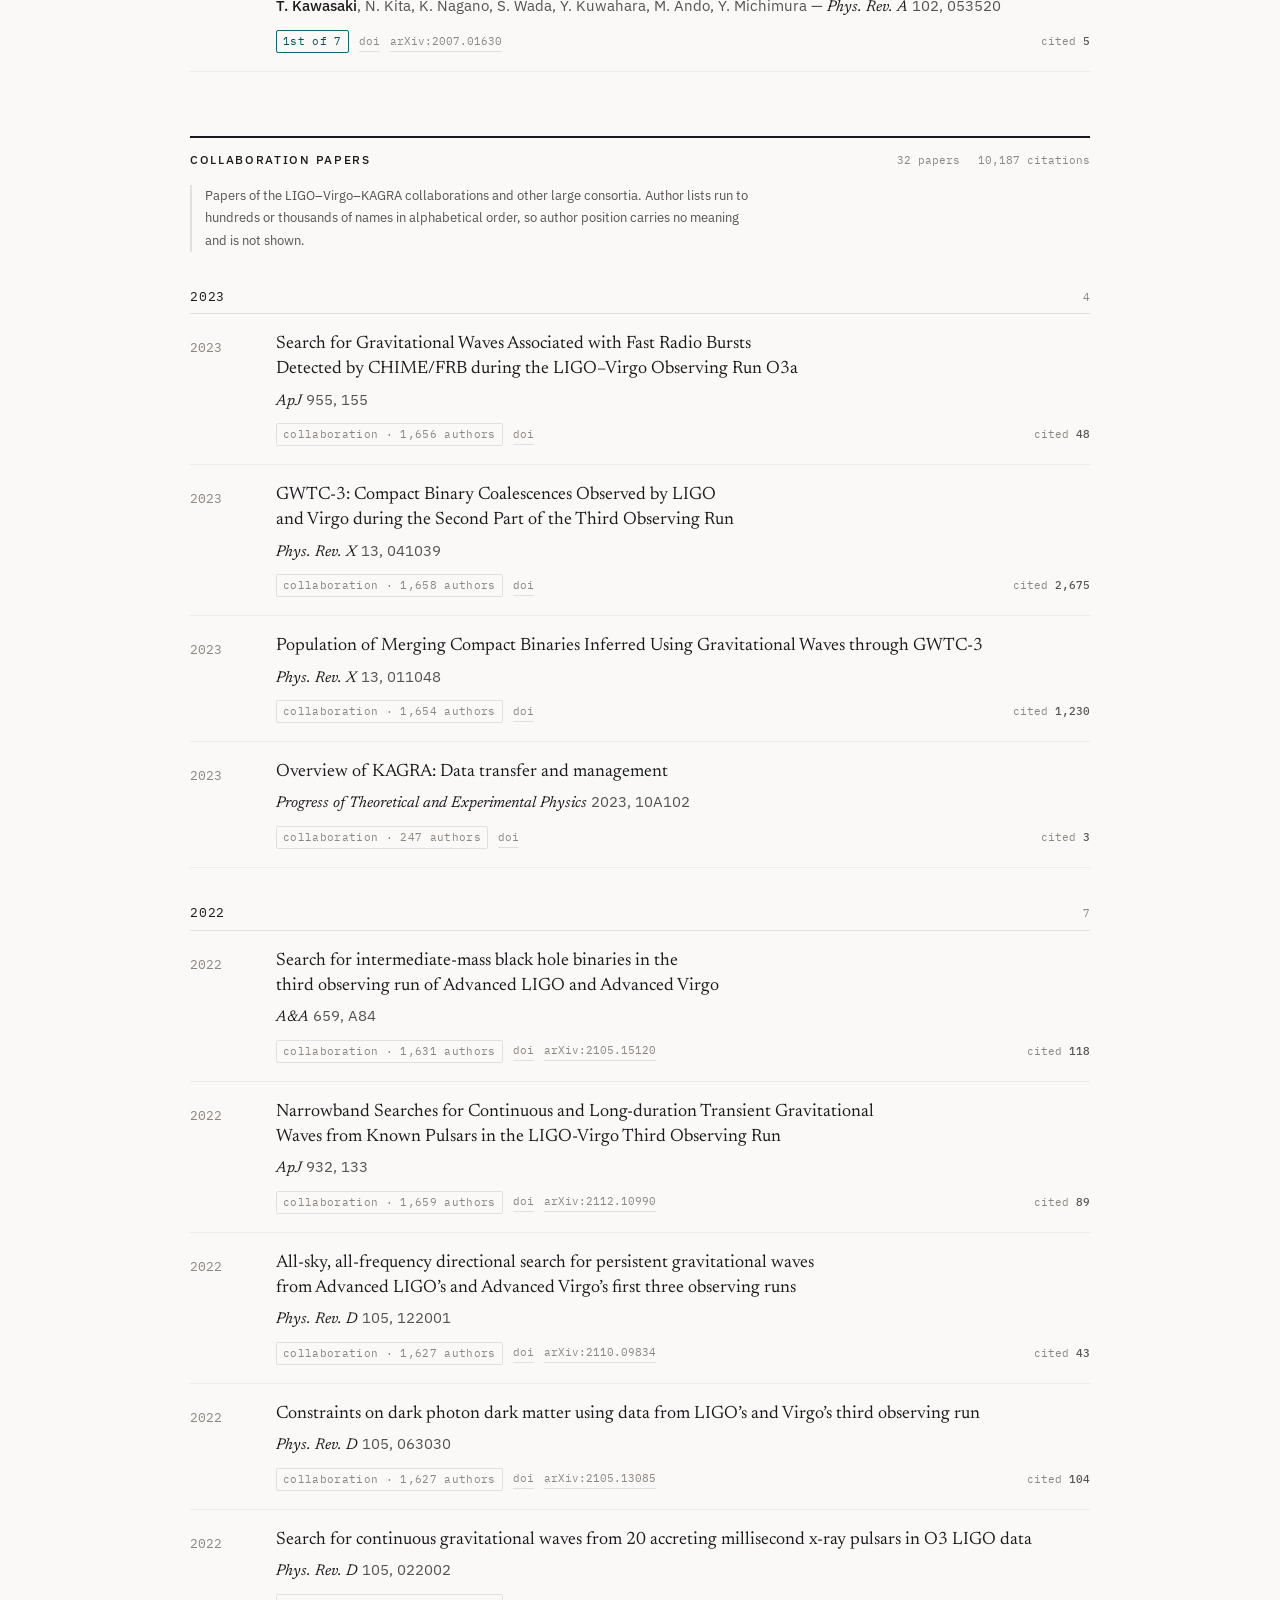
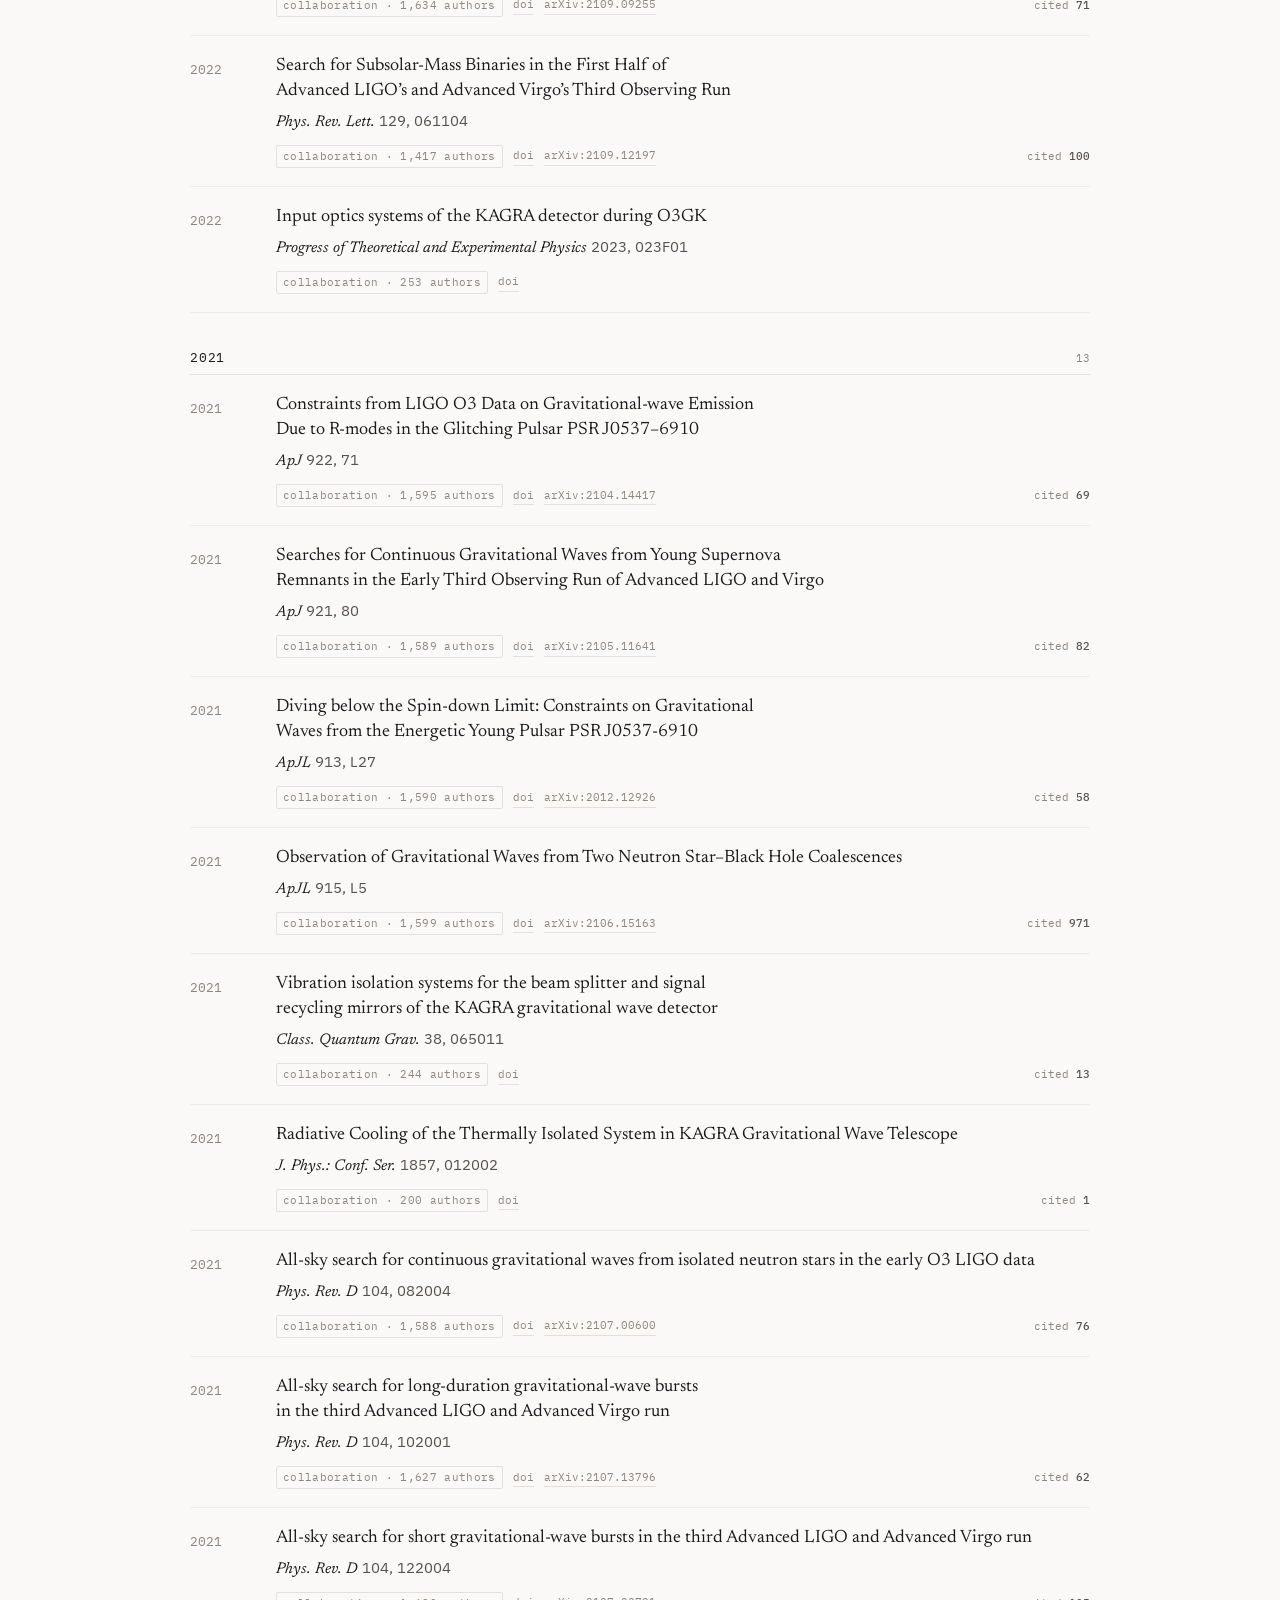
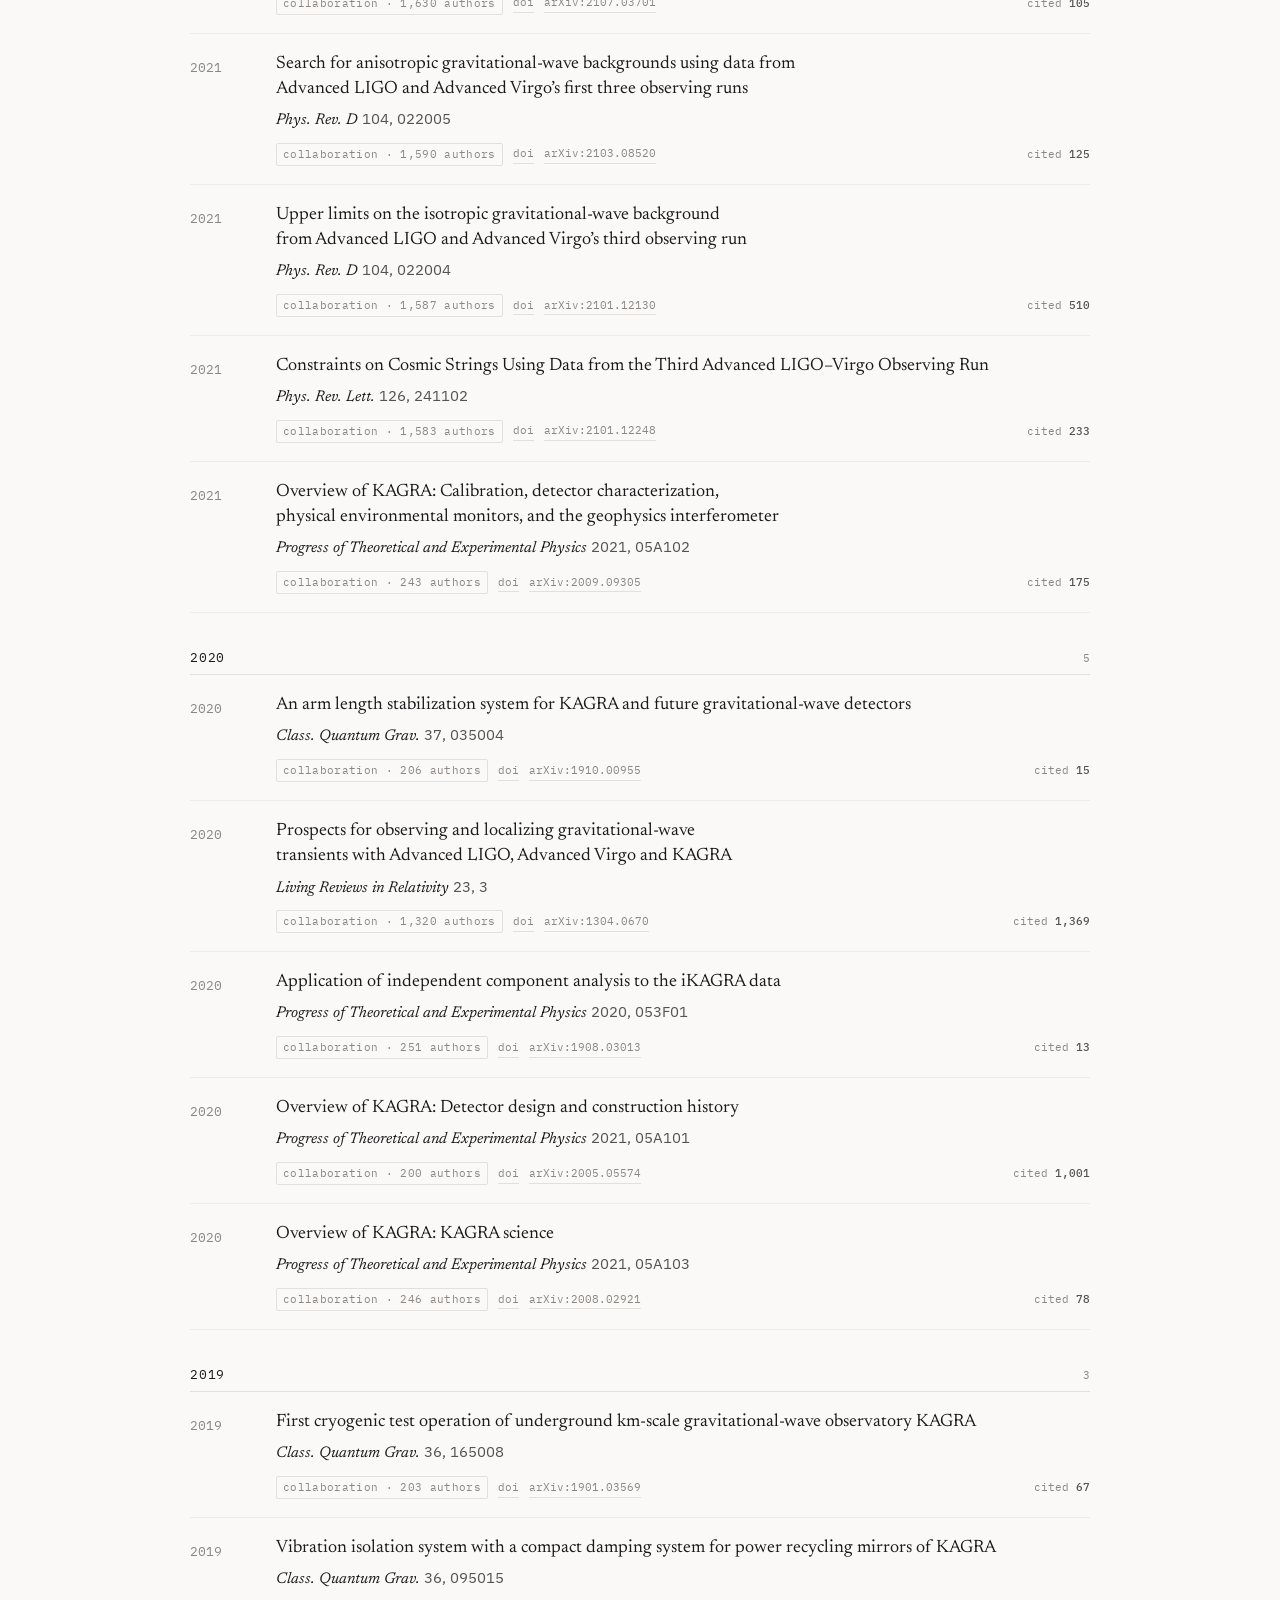
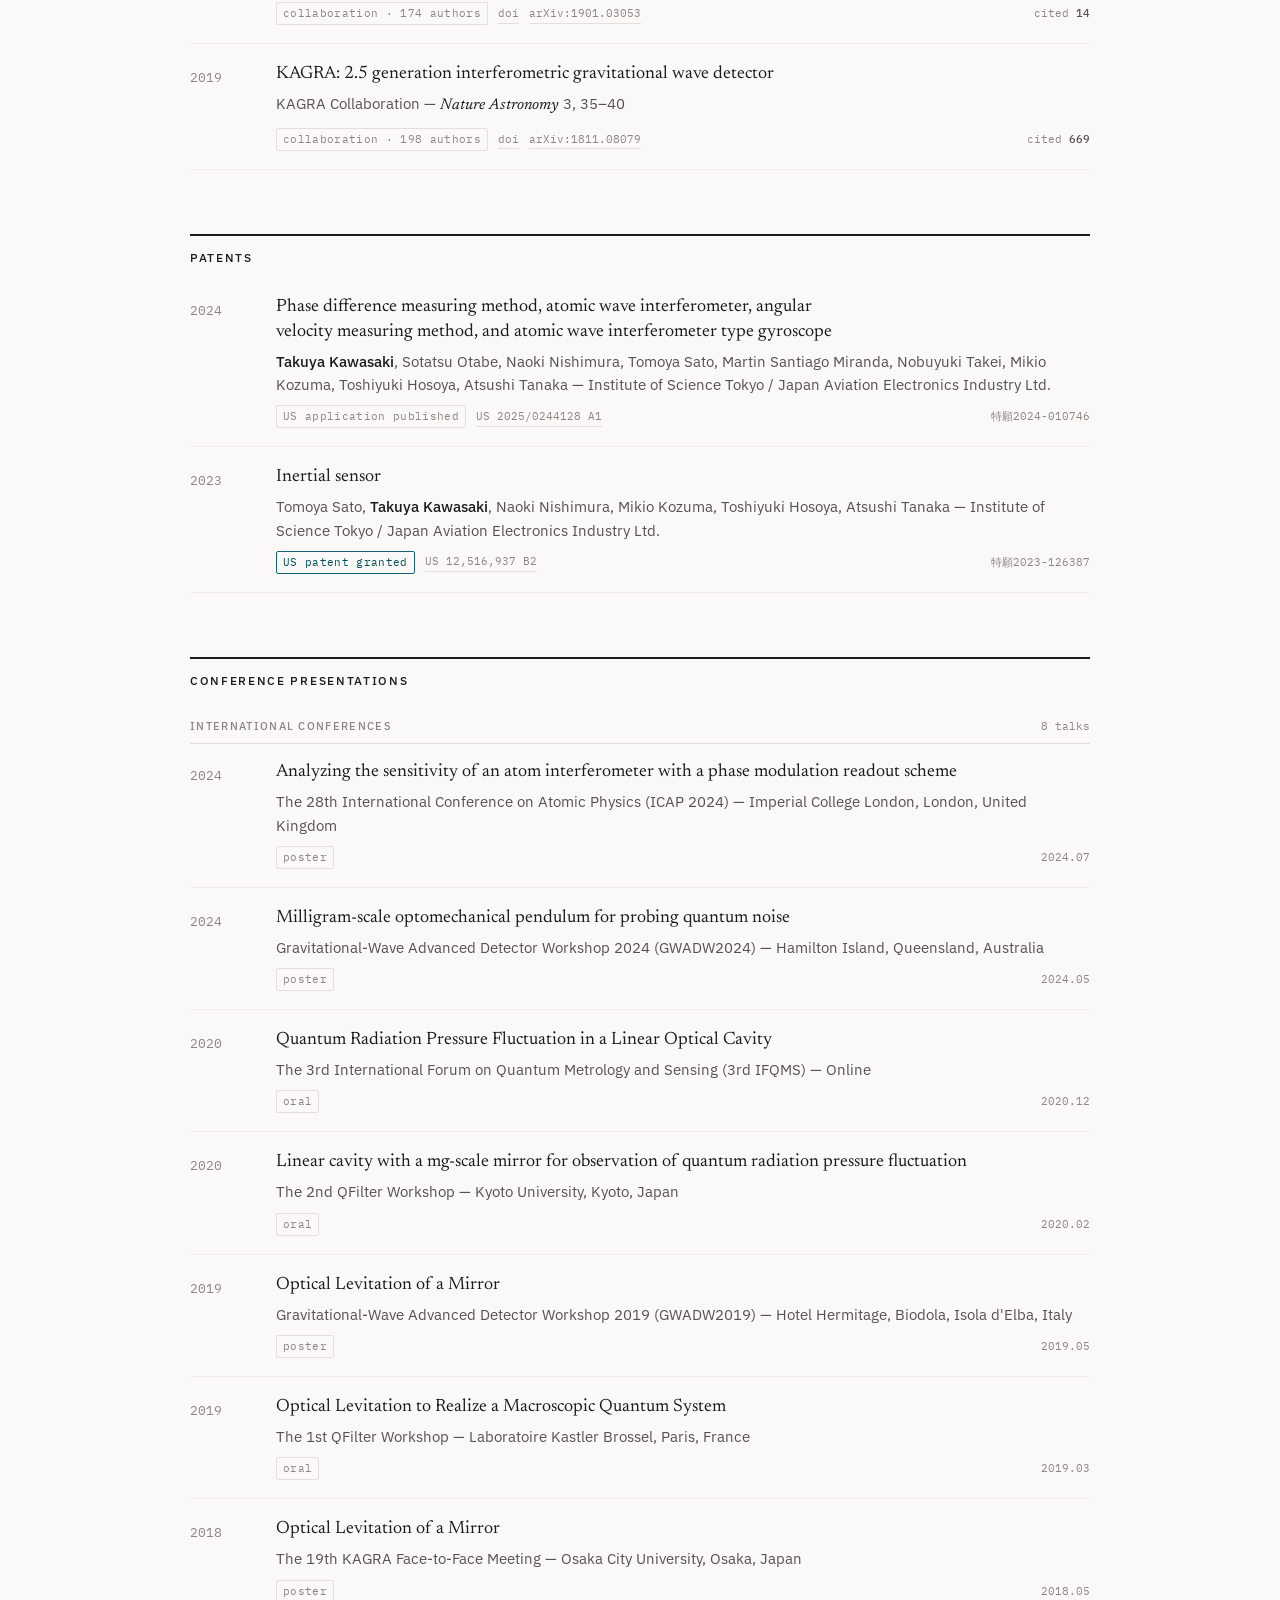
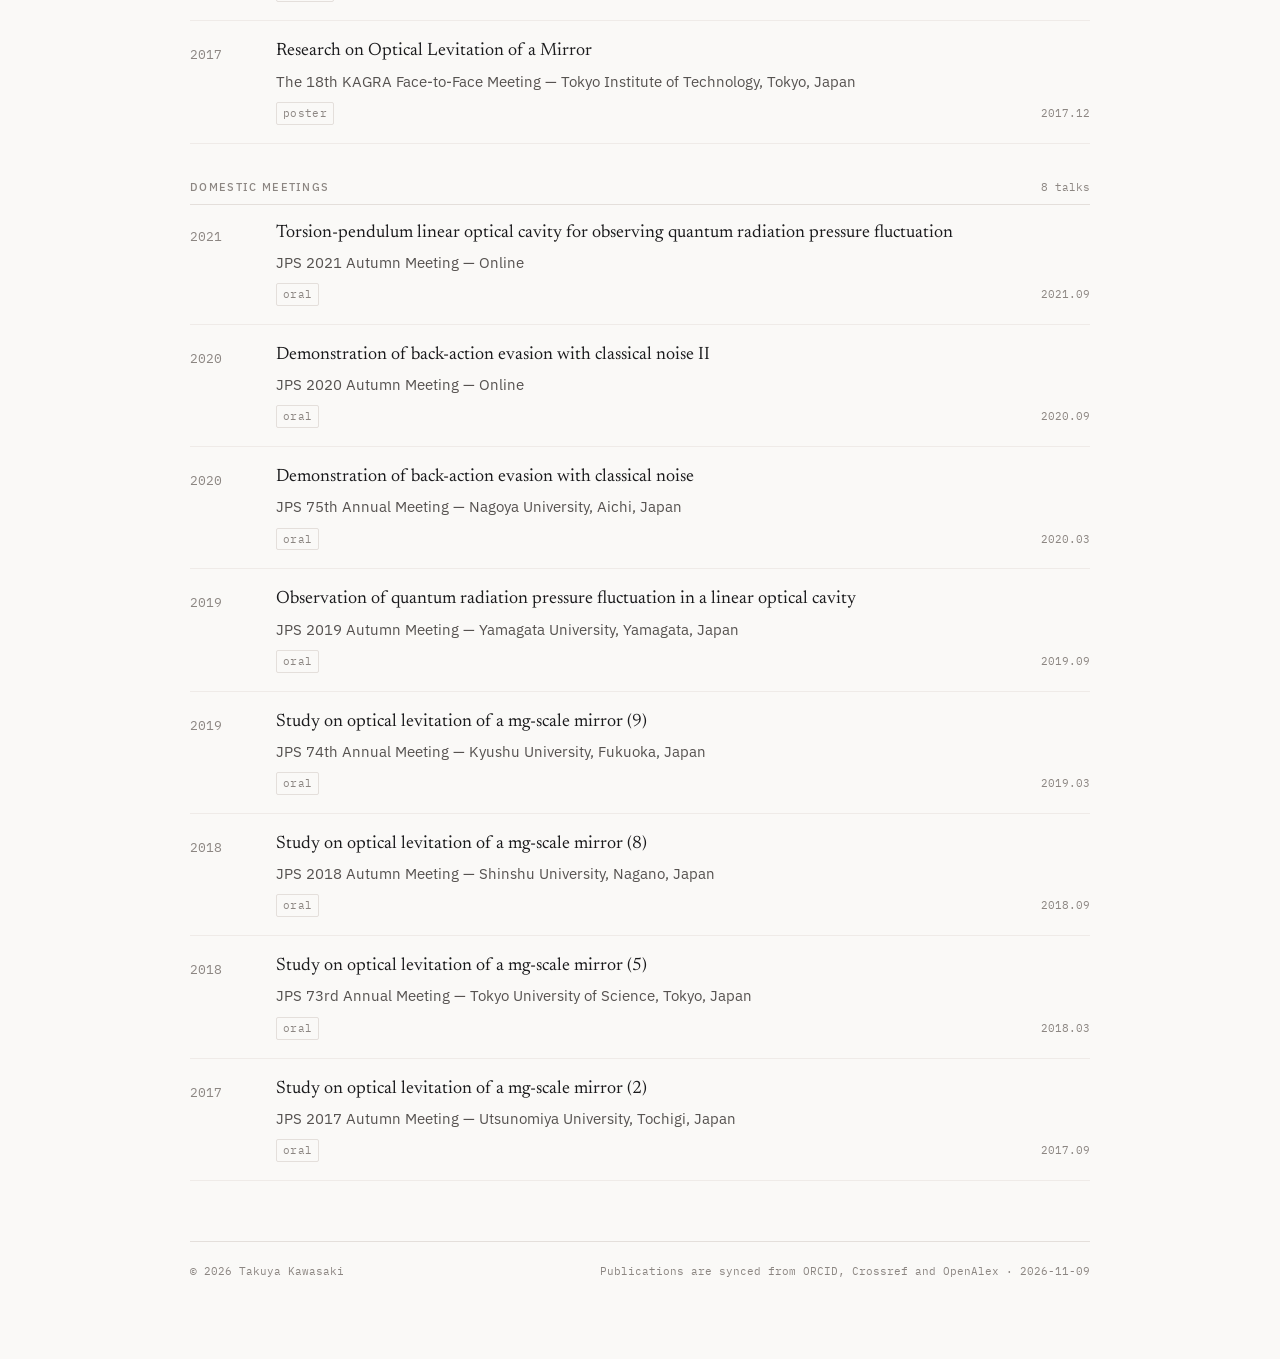
==== commit de6ad719: "業績を ORCID から同期 (2026-11-09)" ====
--- a/publications.html
+++ b/publications.html
@@ -30,7 +30,7 @@
 <main id="top">
 <section class="block" style="padding-block:44px 0"><div class="head"><h2 data-en="Publications" data-ja="業績">Publications</h2></div><div class="summary"><span data-en="39 publications" data-ja="業績 39 件">39 publications</span><span data-en="first author on 3" data-ja="うち筆頭著者 3 件">first author on 3</span><span>2019–2025</span></div><p class="caveat" data-en="Author position is shown where the author list is ordered by contribution." data-ja="著者順が寄与を表す論文には、著者順を表示しています。">Author position is shown where the author list is ordered by contribution.</p></section>
 <nav class="pubmap" aria-label="On this page"><h2 data-en="On this page" data-ja="このページの内容">On this page</h2><ol><li><a href="#papers"><span data-en="Papers" data-ja="論文">Papers</span><span class="n">7</span></a></li><li><a href="#collaboration"><span data-en="Collaboration papers" data-ja="国際共同研究の論文">Collaboration papers</span><span class="n">32</span></a></li><li><a href="#patents"><span data-en="Patents" data-ja="特許">Patents</span><span class="n">2</span></a></li><li><a href="#talks"><span data-en="Conference presentations" data-ja="学会発表">Conference presentations</span><span class="n">16</span></a></li></ol></nav>
-<section id="papers" class="block"><div class="grouphead"><h2 data-en="Papers" data-ja="論文">Papers</h2><span class="groupnum"><span data-en="7 papers" data-ja="7 件">7 papers</span><span data-en="62 citations" data-ja="被引用 62">62 citations</span></span></div><div class="yearsep"><h2>2025</h2><span>2</span></div><ol class="ledger"><li class="pub">
+<section id="papers" class="block"><div class="grouphead"><h2 data-en="Papers" data-ja="論文">Papers</h2><span class="groupnum"><span data-en="7 papers" data-ja="7 件">7 papers</span><span data-en="72 citations" data-ja="被引用 72">72 citations</span></span></div><div class="yearsep"><h2>2025</h2><span>2</span></div><ol class="ledger"><li class="pub">
   <div class="pub-year">2025</div>
   <div>
     <h3 class="pub-title">Analyzing the sensitivity of an atom interferometer with a phase-modulation readout scheme</h3>
@@ -56,21 +56,21 @@
   <div>
     <h3 class="pub-title">Angular trapping of a linear-cavity mirror with an optical torsional spring</h3>
     <p class="pub-meta"><span class="me">T. Kawasaki</span>, K. Komori, H. Fujimoto, Y. Michimura, M. Ando &mdash; <em>Phys. Rev. A</em> 106, 013514</p>
-    <div class="pub-tail"><span class="pos">1st of 5</span><a href="https://doi.org/10.1103/physreva.106.013514" rel="noopener">doi</a><a href="https://arxiv.org/abs/2110.13507" rel="noopener">arXiv:2110.13507</a><span class="cited">cited <b>7</b></span></div>
+    <div class="pub-tail"><span class="pos">1st of 5</span><a href="https://doi.org/10.1103/physreva.106.013514" rel="noopener">doi</a><a href="https://arxiv.org/abs/2110.13507" rel="noopener">arXiv:2110.13507</a><span class="cited">cited <b>8</b></span></div>
   </div>
 </li></ol><div class="yearsep"><h2>2021</h2><span>1</span></div><ol class="ledger"><li class="pub">
   <div class="pub-year">2021</div>
   <div>
     <h3 class="pub-title">Improving force sensitivity by amplitude measurements of light reflected from a detuned optomechanical cavity</h3>
     <p class="pub-meta">K. Komori, <span class="me">T. Kawasaki</span>, S. Otabe, Y. Enomoto, Y. Michimura, M. Ando &mdash; <em>Phys. Rev. A</em> 104, L031501</p>
-    <div class="pub-tail"><span class="pos">2nd of 6</span><a href="https://doi.org/10.1103/physreva.104.l031501" rel="noopener">doi</a><a href="https://arxiv.org/abs/2105.10510" rel="noopener">arXiv:2105.10510</a><span class="cited">cited <b>4</b></span></div>
+    <div class="pub-tail"><span class="pos">2nd of 6</span><a href="https://doi.org/10.1103/physreva.104.l031501" rel="noopener">doi</a><a href="https://arxiv.org/abs/2105.10510" rel="noopener">arXiv:2105.10510</a><span class="cited">cited <b>5</b></span></div>
   </div>
 </li></ol><div class="yearsep"><h2>2020</h2><span>2</span></div><ol class="ledger"><li class="pub">
   <div class="pub-year">2020</div>
   <div>
     <h3 class="pub-title">DANCE: Dark matter Axion search with riNg Cavity Experiment</h3>
     <p class="pub-meta">Y. Michimura, Y. Oshima, T. Watanabe, <span class="me">T. Kawasaki</span>, H. Takeda, M. Ando, K. Nagano, I. Obata, T. Fujita &mdash; <em>J. Phys.: Conf. Ser.</em> 1468, 012032</p>
-    <div class="pub-tail"><span class="pos">4th of 9</span><a href="https://doi.org/10.1088/1742-6596/1468/1/012032" rel="noopener">doi</a><a href="https://arxiv.org/abs/1911.05196" rel="noopener">arXiv:1911.05196</a><span class="cited">cited <b>27</b></span></div>
+    <div class="pub-tail"><span class="pos">4th of 9</span><a href="https://doi.org/10.1088/1742-6596/1468/1/012032" rel="noopener">doi</a><a href="https://arxiv.org/abs/1911.05196" rel="noopener">arXiv:1911.05196</a><span class="cited">cited <b>35</b></span></div>
   </div>
 </li><li class="pub">
   <div class="pub-year">2020</div>
@@ -79,75 +79,75 @@
     <p class="pub-meta"><span class="me">T. Kawasaki</span>, N. Kita, K. Nagano, S. Wada, Y. Kuwahara, M. Ando, Y. Michimura &mdash; <em>Phys. Rev. A</em> 102, 053520</p>
     <div class="pub-tail"><span class="pos">1st of 7</span><a href="https://doi.org/10.1103/physreva.102.053520" rel="noopener">doi</a><a href="https://arxiv.org/abs/2007.01630" rel="noopener">arXiv:2007.01630</a><span class="cited">cited <b>5</b></span></div>
   </div>
-</li></ol></section><section id="collaboration" class="block"><div class="grouphead"><h2 data-en="Collaboration papers" data-ja="国際共同研究の論文">Collaboration papers</h2><span class="groupnum"><span data-en="32 papers" data-ja="32 件">32 papers</span><span data-en="5,449 citations" data-ja="被引用 5,449">5,449 citations</span></span></div><p class="note" data-en="Papers of the LIGO–Virgo–KAGRA collaborations and other large consortia. Author lists run to hundreds or thousands of names in alphabetical order, so author position carries no meaning and is not shown." data-ja="LIGO・Virgo・KAGRA をはじめとする大規模共同研究の論文です。著者が数百名から数千名に及び、著者名はアルファベット順に並ぶため、著者順は意味を持ちません。そのため著者順は表示していません。">Papers of the LIGO–Virgo–KAGRA collaborations and other large consortia. Author lists run to hundreds or thousands of names in alphabetical order, so author position carries no meaning and is not shown.</p><div class="yearsep"><h2>2023</h2><span>4</span></div><ol class="ledger"><li class="pub">
+</li></ol></section><section id="collaboration" class="block"><div class="grouphead"><h2 data-en="Collaboration papers" data-ja="国際共同研究の論文">Collaboration papers</h2><span class="groupnum"><span data-en="32 papers" data-ja="32 件">32 papers</span><span data-en="10,187 citations" data-ja="被引用 10,187">10,187 citations</span></span></div><p class="note" data-en="Papers of the LIGO–Virgo–KAGRA collaborations and other large consortia. Author lists run to hundreds or thousands of names in alphabetical order, so author position carries no meaning and is not shown." data-ja="LIGO・Virgo・KAGRA をはじめとする大規模共同研究の論文です。著者が数百名から数千名に及び、著者名はアルファベット順に並ぶため、著者順は意味を持ちません。そのため著者順は表示していません。">Papers of the LIGO–Virgo–KAGRA collaborations and other large consortia. Author lists run to hundreds or thousands of names in alphabetical order, so author position carries no meaning and is not shown.</p><div class="yearsep"><h2>2023</h2><span>4</span></div><ol class="ledger"><li class="pub">
   <div class="pub-year">2023</div>
   <div>
     <h3 class="pub-title">Search for Gravitational Waves Associated with Fast Radio Bursts Detected by CHIME/FRB during the LIGO–Virgo Observing Run O3a</h3>
     <p class="pub-meta"><em>ApJ</em> 955, 155</p>
-    <div class="pub-tail"><span class="collab">collaboration &middot; 1,656 authors</span><a href="https://doi.org/10.3847/1538-4357/acd770" rel="noopener">doi</a><span class="cited">cited <b>32</b></span></div>
+    <div class="pub-tail"><span class="collab">collaboration &middot; 1,656 authors</span><a href="https://doi.org/10.3847/1538-4357/acd770" rel="noopener">doi</a><span class="cited">cited <b>48</b></span></div>
   </div>
 </li><li class="pub">
   <div class="pub-year">2023</div>
   <div>
     <h3 class="pub-title">GWTC-3: Compact Binary Coalescences Observed by LIGO and Virgo during the Second Part of the Third Observing Run</h3>
     <p class="pub-meta"><em>Phys. Rev. X</em> 13, 041039</p>
-    <div class="pub-tail"><span class="collab">collaboration &middot; 1,658 authors</span><a href="https://doi.org/10.1103/physrevx.13.041039" rel="noopener">doi</a><span class="cited">cited <b>1,768</b></span></div>
+    <div class="pub-tail"><span class="collab">collaboration &middot; 1,658 authors</span><a href="https://doi.org/10.1103/physrevx.13.041039" rel="noopener">doi</a><span class="cited">cited <b>2,675</b></span></div>
   </div>
 </li><li class="pub">
   <div class="pub-year">2023</div>
   <div>
     <h3 class="pub-title">Population of Merging Compact Binaries Inferred Using Gravitational Waves through GWTC-3</h3>
     <p class="pub-meta"><em>Phys. Rev. X</em> 13, 011048</p>
-    <div class="pub-tail"><span class="collab">collaboration &middot; 1,654 authors</span><a href="https://doi.org/10.1103/physrevx.13.011048" rel="noopener">doi</a><span class="cited">cited <b>26</b></span></div>
+    <div class="pub-tail"><span class="collab">collaboration &middot; 1,654 authors</span><a href="https://doi.org/10.1103/physrevx.13.011048" rel="noopener">doi</a><span class="cited">cited <b>1,230</b></span></div>
   </div>
 </li><li class="pub">
   <div class="pub-year">2023</div>
   <div>
     <h3 class="pub-title">Overview of KAGRA: Data transfer and management</h3>
     <p class="pub-meta"><em>Progress of Theoretical and Experimental Physics</em> 2023, 10A102</p>
-    <div class="pub-tail"><span class="collab">collaboration &middot; 247 authors</span><a href="https://doi.org/10.1093/ptep/ptad112" rel="noopener">doi</a><span class="cited">cited <b>2</b></span></div>
+    <div class="pub-tail"><span class="collab">collaboration &middot; 247 authors</span><a href="https://doi.org/10.1093/ptep/ptad112" rel="noopener">doi</a><span class="cited">cited <b>3</b></span></div>
   </div>
 </li></ol><div class="yearsep"><h2>2022</h2><span>7</span></div><ol class="ledger"><li class="pub">
   <div class="pub-year">2022</div>
   <div>
     <h3 class="pub-title">Search for intermediate-mass black hole binaries in the third observing run of Advanced LIGO and Advanced Virgo</h3>
     <p class="pub-meta"><em>A&amp;A</em> 659, A84</p>
-    <div class="pub-tail"><span class="collab">collaboration &middot; 1,631 authors</span><a href="https://doi.org/10.1051/0004-6361/202141452" rel="noopener">doi</a><a href="https://arxiv.org/abs/2105.15120" rel="noopener">arXiv:2105.15120</a><span class="cited">cited <b>91</b></span></div>
+    <div class="pub-tail"><span class="collab">collaboration &middot; 1,631 authors</span><a href="https://doi.org/10.1051/0004-6361/202141452" rel="noopener">doi</a><a href="https://arxiv.org/abs/2105.15120" rel="noopener">arXiv:2105.15120</a><span class="cited">cited <b>118</b></span></div>
   </div>
 </li><li class="pub">
   <div class="pub-year">2022</div>
   <div>
     <h3 class="pub-title">Narrowband Searches for Continuous and Long-duration Transient Gravitational Waves from Known Pulsars in the LIGO-Virgo Third Observing Run</h3>
     <p class="pub-meta"><em>ApJ</em> 932, 133</p>
-    <div class="pub-tail"><span class="collab">collaboration &middot; 1,659 authors</span><a href="https://doi.org/10.3847/1538-4357/ac6ad0" rel="noopener">doi</a><a href="https://arxiv.org/abs/2112.10990" rel="noopener">arXiv:2112.10990</a><span class="cited">cited <b>74</b></span></div>
+    <div class="pub-tail"><span class="collab">collaboration &middot; 1,659 authors</span><a href="https://doi.org/10.3847/1538-4357/ac6ad0" rel="noopener">doi</a><a href="https://arxiv.org/abs/2112.10990" rel="noopener">arXiv:2112.10990</a><span class="cited">cited <b>89</b></span></div>
   </div>
 </li><li class="pub">
   <div class="pub-year">2022</div>
   <div>
     <h3 class="pub-title">All-sky, all-frequency directional search for persistent gravitational waves from Advanced LIGO’s and Advanced Virgo’s first three observing runs</h3>
     <p class="pub-meta"><em>Phys. Rev. D</em> 105, 122001</p>
-    <div class="pub-tail"><span class="collab">collaboration &middot; 1,627 authors</span><a href="https://doi.org/10.1103/physrevd.105.122001" rel="noopener">doi</a><a href="https://arxiv.org/abs/2110.09834" rel="noopener">arXiv:2110.09834</a><span class="cited">cited <b>32</b></span></div>
+    <div class="pub-tail"><span class="collab">collaboration &middot; 1,627 authors</span><a href="https://doi.org/10.1103/physrevd.105.122001" rel="noopener">doi</a><a href="https://arxiv.org/abs/2110.09834" rel="noopener">arXiv:2110.09834</a><span class="cited">cited <b>43</b></span></div>
   </div>
 </li><li class="pub">
   <div class="pub-year">2022</div>
   <div>
     <h3 class="pub-title">Constraints on dark photon dark matter using data from LIGO’s and Virgo’s third observing run</h3>
     <p class="pub-meta"><em>Phys. Rev. D</em> 105, 063030</p>
-    <div class="pub-tail"><span class="collab">collaboration &middot; 1,627 authors</span><a href="https://doi.org/10.1103/physrevd.105.063030" rel="noopener">doi</a><a href="https://arxiv.org/abs/2105.13085" rel="noopener">arXiv:2105.13085</a><span class="cited">cited <b>78</b></span></div>
+    <div class="pub-tail"><span class="collab">collaboration &middot; 1,627 authors</span><a href="https://doi.org/10.1103/physrevd.105.063030" rel="noopener">doi</a><a href="https://arxiv.org/abs/2105.13085" rel="noopener">arXiv:2105.13085</a><span class="cited">cited <b>104</b></span></div>
   </div>
 </li><li class="pub">
   <div class="pub-year">2022</div>
   <div>
     <h3 class="pub-title">Search for continuous gravitational waves from 20 accreting millisecond x-ray pulsars in O3 LIGO data</h3>
     <p class="pub-meta"><em>Phys. Rev. D</em> 105, 022002</p>
-    <div class="pub-tail"><span class="collab">collaboration &middot; 1,634 authors</span><a href="https://doi.org/10.1103/physrevd.105.022002" rel="noopener">doi</a><a href="https://arxiv.org/abs/2109.09255" rel="noopener">arXiv:2109.09255</a><span class="cited">cited <b>59</b></span></div>
+    <div class="pub-tail"><span class="collab">collaboration &middot; 1,634 authors</span><a href="https://doi.org/10.1103/physrevd.105.022002" rel="noopener">doi</a><a href="https://arxiv.org/abs/2109.09255" rel="noopener">arXiv:2109.09255</a><span class="cited">cited <b>71</b></span></div>
   </div>
 </li><li class="pub">
   <div class="pub-year">2022</div>
   <div>
     <h3 class="pub-title">Search for Subsolar-Mass Binaries in the First Half of Advanced LIGO’s and Advanced Virgo’s Third Observing Run</h3>
     <p class="pub-meta"><em>Phys. Rev. Lett.</em> 129, 061104</p>
-    <div class="pub-tail"><span class="collab">collaboration &middot; 1,417 authors</span><a href="https://doi.org/10.1103/physrevlett.129.061104" rel="noopener">doi</a><a href="https://arxiv.org/abs/2109.12197" rel="noopener">arXiv:2109.12197</a><span class="cited">cited <b>71</b></span></div>
+    <div class="pub-tail"><span class="collab">collaboration &middot; 1,417 authors</span><a href="https://doi.org/10.1103/physrevlett.129.061104" rel="noopener">doi</a><a href="https://arxiv.org/abs/2109.12197" rel="noopener">arXiv:2109.12197</a><span class="cited">cited <b>100</b></span></div>
   </div>
 </li><li class="pub">
   <div class="pub-year">2022</div>
@@ -161,28 +161,28 @@
   <div>
     <h3 class="pub-title">Constraints from LIGO O3 Data on Gravitational-wave Emission Due to R-modes in the Glitching Pulsar PSR J0537–6910</h3>
     <p class="pub-meta"><em>ApJ</em> 922, 71</p>
-    <div class="pub-tail"><span class="collab">collaboration &middot; 1,595 authors</span><a href="https://doi.org/10.3847/1538-4357/ac0d52" rel="noopener">doi</a><a href="https://arxiv.org/abs/2104.14417" rel="noopener">arXiv:2104.14417</a><span class="cited">cited <b>1</b></span></div>
+    <div class="pub-tail"><span class="collab">collaboration &middot; 1,595 authors</span><a href="https://doi.org/10.3847/1538-4357/ac0d52" rel="noopener">doi</a><a href="https://arxiv.org/abs/2104.14417" rel="noopener">arXiv:2104.14417</a><span class="cited">cited <b>69</b></span></div>
   </div>
 </li><li class="pub">
   <div class="pub-year">2021</div>
   <div>
     <h3 class="pub-title">Searches for Continuous Gravitational Waves from Young Supernova Remnants in the Early Third Observing Run of Advanced LIGO and Virgo</h3>
     <p class="pub-meta"><em>ApJ</em> 921, 80</p>
-    <div class="pub-tail"><span class="collab">collaboration &middot; 1,589 authors</span><a href="https://doi.org/10.3847/1538-4357/ac17ea" rel="noopener">doi</a><a href="https://arxiv.org/abs/2105.11641" rel="noopener">arXiv:2105.11641</a><span class="cited">cited <b>3</b></span></div>
+    <div class="pub-tail"><span class="collab">collaboration &middot; 1,589 authors</span><a href="https://doi.org/10.3847/1538-4357/ac17ea" rel="noopener">doi</a><a href="https://arxiv.org/abs/2105.11641" rel="noopener">arXiv:2105.11641</a><span class="cited">cited <b>82</b></span></div>
   </div>
 </li><li class="pub">
   <div class="pub-year">2021</div>
   <div>
     <h3 class="pub-title">Diving below the Spin-down Limit: Constraints on Gravitational Waves from the Energetic Young Pulsar PSR J0537-6910</h3>
     <p class="pub-meta"><em>ApJL</em> 913, L27</p>
-    <div class="pub-tail"><span class="collab">collaboration &middot; 1,590 authors</span><a href="https://doi.org/10.3847/2041-8213/abffcd" rel="noopener">doi</a><a href="https://arxiv.org/abs/2012.12926" rel="noopener">arXiv:2012.12926</a><span class="cited">cited <b>50</b></span></div>
+    <div class="pub-tail"><span class="collab">collaboration &middot; 1,590 authors</span><a href="https://doi.org/10.3847/2041-8213/abffcd" rel="noopener">doi</a><a href="https://arxiv.org/abs/2012.12926" rel="noopener">arXiv:2012.12926</a><span class="cited">cited <b>58</b></span></div>
   </div>
 </li><li class="pub">
   <div class="pub-year">2021</div>
   <div>
     <h3 class="pub-title">Observation of Gravitational Waves from Two Neutron Star–Black Hole Coalescences</h3>
     <p class="pub-meta"><em>ApJL</em> 915, L5</p>
-    <div class="pub-tail"><span class="collab">collaboration &middot; 1,599 authors</span><a href="https://doi.org/10.3847/2041-8213/ac082e" rel="noopener">doi</a><a href="https://arxiv.org/abs/2106.15163" rel="noopener">arXiv:2106.15163</a><span class="cited">cited <b>769</b></span></div>
+    <div class="pub-tail"><span class="collab">collaboration &middot; 1,599 authors</span><a href="https://doi.org/10.3847/2041-8213/ac082e" rel="noopener">doi</a><a href="https://arxiv.org/abs/2106.15163" rel="noopener">arXiv:2106.15163</a><span class="cited">cited <b>971</b></span></div>
   </div>
 </li><li class="pub">
   <div class="pub-year">2021</div>
@@ -203,49 +203,49 @@
   <div>
     <h3 class="pub-title">All-sky search for continuous gravitational waves from isolated neutron stars in the early O3 LIGO data</h3>
     <p class="pub-meta"><em>Phys. Rev. D</em> 104, 082004</p>
-    <div class="pub-tail"><span class="collab">collaboration &middot; 1,588 authors</span><a href="https://doi.org/10.1103/physrevd.104.082004" rel="noopener">doi</a><a href="https://arxiv.org/abs/2107.00600" rel="noopener">arXiv:2107.00600</a><span class="cited">cited <b>65</b></span></div>
+    <div class="pub-tail"><span class="collab">collaboration &middot; 1,588 authors</span><a href="https://doi.org/10.1103/physrevd.104.082004" rel="noopener">doi</a><a href="https://arxiv.org/abs/2107.00600" rel="noopener">arXiv:2107.00600</a><span class="cited">cited <b>76</b></span></div>
   </div>
 </li><li class="pub">
   <div class="pub-year">2021</div>
   <div>
     <h3 class="pub-title">All-sky search for long-duration gravitational-wave bursts in the third Advanced LIGO and Advanced Virgo run</h3>
     <p class="pub-meta"><em>Phys. Rev. D</em> 104, 102001</p>
-    <div class="pub-tail"><span class="collab">collaboration &middot; 1,627 authors</span><a href="https://doi.org/10.1103/physrevd.104.102001" rel="noopener">doi</a><a href="https://arxiv.org/abs/2107.13796" rel="noopener">arXiv:2107.13796</a><span class="cited">cited <b>3</b></span></div>
+    <div class="pub-tail"><span class="collab">collaboration &middot; 1,627 authors</span><a href="https://doi.org/10.1103/physrevd.104.102001" rel="noopener">doi</a><a href="https://arxiv.org/abs/2107.13796" rel="noopener">arXiv:2107.13796</a><span class="cited">cited <b>62</b></span></div>
   </div>
 </li><li class="pub">
   <div class="pub-year">2021</div>
   <div>
     <h3 class="pub-title">All-sky search for short gravitational-wave bursts in the third Advanced LIGO and Advanced Virgo run</h3>
     <p class="pub-meta"><em>Phys. Rev. D</em> 104, 122004</p>
-    <div class="pub-tail"><span class="collab">collaboration &middot; 1,630 authors</span><a href="https://doi.org/10.1103/physrevd.104.122004" rel="noopener">doi</a><a href="https://arxiv.org/abs/2107.03701" rel="noopener">arXiv:2107.03701</a><span class="cited">cited <b>85</b></span></div>
+    <div class="pub-tail"><span class="collab">collaboration &middot; 1,630 authors</span><a href="https://doi.org/10.1103/physrevd.104.122004" rel="noopener">doi</a><a href="https://arxiv.org/abs/2107.03701" rel="noopener">arXiv:2107.03701</a><span class="cited">cited <b>105</b></span></div>
   </div>
 </li><li class="pub">
   <div class="pub-year">2021</div>
   <div>
     <h3 class="pub-title">Search for anisotropic gravitational-wave backgrounds using data from Advanced LIGO and Advanced Virgo’s first three observing runs</h3>
     <p class="pub-meta"><em>Phys. Rev. D</em> 104, 022005</p>
-    <div class="pub-tail"><span class="collab">collaboration &middot; 1,590 authors</span><a href="https://doi.org/10.1103/physrevd.104.022005" rel="noopener">doi</a><a href="https://arxiv.org/abs/2103.08520" rel="noopener">arXiv:2103.08520</a><span class="cited">cited <b>113</b></span></div>
+    <div class="pub-tail"><span class="collab">collaboration &middot; 1,590 authors</span><a href="https://doi.org/10.1103/physrevd.104.022005" rel="noopener">doi</a><a href="https://arxiv.org/abs/2103.08520" rel="noopener">arXiv:2103.08520</a><span class="cited">cited <b>125</b></span></div>
   </div>
 </li><li class="pub">
   <div class="pub-year">2021</div>
   <div>
     <h3 class="pub-title">Upper limits on the isotropic gravitational-wave background from Advanced LIGO and Advanced Virgo’s third observing run</h3>
     <p class="pub-meta"><em>Phys. Rev. D</em> 104, 022004</p>
-    <div class="pub-tail"><span class="collab">collaboration &middot; 1,587 authors</span><a href="https://doi.org/10.1103/physrevd.104.022004" rel="noopener">doi</a><a href="https://arxiv.org/abs/2101.12130" rel="noopener">arXiv:2101.12130</a><span class="cited">cited <b>419</b></span></div>
+    <div class="pub-tail"><span class="collab">collaboration &middot; 1,587 authors</span><a href="https://doi.org/10.1103/physrevd.104.022004" rel="noopener">doi</a><a href="https://arxiv.org/abs/2101.12130" rel="noopener">arXiv:2101.12130</a><span class="cited">cited <b>510</b></span></div>
   </div>
 </li><li class="pub">
   <div class="pub-year">2021</div>
   <div>
     <h3 class="pub-title">Constraints on Cosmic Strings Using Data from the Third Advanced LIGO–Virgo Observing Run</h3>
     <p class="pub-meta"><em>Phys. Rev. Lett.</em> 126, 241102</p>
-    <div class="pub-tail"><span class="collab">collaboration &middot; 1,583 authors</span><a href="https://doi.org/10.1103/physrevlett.126.241102" rel="noopener">doi</a><a href="https://arxiv.org/abs/2101.12248" rel="noopener">arXiv:2101.12248</a><span class="cited">cited <b>192</b></span></div>
+    <div class="pub-tail"><span class="collab">collaboration &middot; 1,583 authors</span><a href="https://doi.org/10.1103/physrevlett.126.241102" rel="noopener">doi</a><a href="https://arxiv.org/abs/2101.12248" rel="noopener">arXiv:2101.12248</a><span class="cited">cited <b>233</b></span></div>
   </div>
 </li><li class="pub">
   <div class="pub-year">2021</div>
   <div>
     <h3 class="pub-title">Overview of KAGRA: Calibration, detector characterization, physical environmental monitors, and the geophysics interferometer</h3>
     <p class="pub-meta"><em>Progress of Theoretical and Experimental Physics</em> 2021, 05A102</p>
-    <div class="pub-tail"><span class="collab">collaboration &middot; 243 authors</span><a href="https://doi.org/10.1093/ptep/ptab018" rel="noopener">doi</a><a href="https://arxiv.org/abs/2009.09305" rel="noopener">arXiv:2009.09305</a><span class="cited">cited <b>123</b></span></div>
+    <div class="pub-tail"><span class="collab">collaboration &middot; 243 authors</span><a href="https://doi.org/10.1093/ptep/ptab018" rel="noopener">doi</a><a href="https://arxiv.org/abs/2009.09305" rel="noopener">arXiv:2009.09305</a><span class="cited">cited <b>175</b></span></div>
   </div>
 </li></ol><div class="yearsep"><h2>2020</h2><span>5</span></div><ol class="ledger"><li class="pub">
   <div class="pub-year">2020</div>
@@ -259,7 +259,7 @@
   <div>
     <h3 class="pub-title">Prospects for observing and localizing gravitational-wave transients with Advanced LIGO, Advanced Virgo and KAGRA</h3>
     <p class="pub-meta"><em>Living Reviews in Relativity</em> 23, 3</p>
-    <div class="pub-tail"><span class="collab">collaboration &middot; 1,320 authors</span><a href="https://doi.org/10.1007/s41114-020-00026-9" rel="noopener">doi</a><a href="https://arxiv.org/abs/1304.0670" rel="noopener">arXiv:1304.0670</a><span class="cited">cited <b>1</b></span></div>
+    <div class="pub-tail"><span class="collab">collaboration &middot; 1,320 authors</span><a href="https://doi.org/10.1007/s41114-020-00026-9" rel="noopener">doi</a><a href="https://arxiv.org/abs/1304.0670" rel="noopener">arXiv:1304.0670</a><span class="cited">cited <b>1,369</b></span></div>
   </div>
 </li><li class="pub">
   <div class="pub-year">2020</div>
@@ -273,21 +273,21 @@
   <div>
     <h3 class="pub-title">Overview of KAGRA: Detector design and construction history</h3>
     <p class="pub-meta"><em>Progress of Theoretical and Experimental Physics</em> 2021, 05A101</p>
-    <div class="pub-tail"><span class="collab">collaboration &middot; 200 authors</span><a href="https://doi.org/10.1093/ptep/ptaa125" rel="noopener">doi</a><a href="https://arxiv.org/abs/2005.05574" rel="noopener">arXiv:2005.05574</a><span class="cited">cited <b>732</b></span></div>
+    <div class="pub-tail"><span class="collab">collaboration &middot; 200 authors</span><a href="https://doi.org/10.1093/ptep/ptaa125" rel="noopener">doi</a><a href="https://arxiv.org/abs/2005.05574" rel="noopener">arXiv:2005.05574</a><span class="cited">cited <b>1,001</b></span></div>
   </div>
 </li><li class="pub">
   <div class="pub-year">2020</div>
   <div>
     <h3 class="pub-title">Overview of KAGRA: KAGRA science</h3>
     <p class="pub-meta"><em>Progress of Theoretical and Experimental Physics</em> 2021, 05A103</p>
-    <div class="pub-tail"><span class="collab">collaboration &middot; 246 authors</span><a href="https://doi.org/10.1093/ptep/ptaa120" rel="noopener">doi</a><a href="https://arxiv.org/abs/2008.02921" rel="noopener">arXiv:2008.02921</a><span class="cited">cited <b>2</b></span></div>
+    <div class="pub-tail"><span class="collab">collaboration &middot; 246 authors</span><a href="https://doi.org/10.1093/ptep/ptaa120" rel="noopener">doi</a><a href="https://arxiv.org/abs/2008.02921" rel="noopener">arXiv:2008.02921</a><span class="cited">cited <b>78</b></span></div>
   </div>
 </li></ol><div class="yearsep"><h2>2019</h2><span>3</span></div><ol class="ledger"><li class="pub">
   <div class="pub-year">2019</div>
   <div>
     <h3 class="pub-title">First cryogenic test operation of underground km-scale gravitational-wave observatory KAGRA</h3>
     <p class="pub-meta"><em>Class. Quantum Grav.</em> 36, 165008</p>
-    <div class="pub-tail"><span class="collab">collaboration &middot; 203 authors</span><a href="https://doi.org/10.1088/1361-6382/ab28a9" rel="noopener">doi</a><a href="https://arxiv.org/abs/1901.03569" rel="noopener">arXiv:1901.03569</a><span class="cited">cited <b>58</b></span></div>
+    <div class="pub-tail"><span class="collab">collaboration &middot; 203 authors</span><a href="https://doi.org/10.1088/1361-6382/ab28a9" rel="noopener">doi</a><a href="https://arxiv.org/abs/1901.03569" rel="noopener">arXiv:1901.03569</a><span class="cited">cited <b>67</b></span></div>
   </div>
 </li><li class="pub">
   <div class="pub-year">2019</div>
@@ -301,7 +301,7 @@
   <div>
     <h3 class="pub-title">KAGRA: 2.5 generation interferometric gravitational wave detector</h3>
     <p class="pub-meta">KAGRA Collaboration &mdash; <em>Nature Astronomy</em> 3, 35–40</p>
-    <div class="pub-tail"><span class="collab">collaboration &middot; 198 authors</span><a href="https://doi.org/10.1038/s41550-018-0658-y" rel="noopener">doi</a><a href="https://arxiv.org/abs/1811.08079" rel="noopener">arXiv:1811.08079</a><span class="cited">cited <b>544</b></span></div>
+    <div class="pub-tail"><span class="collab">collaboration &middot; 198 authors</span><a href="https://doi.org/10.1038/s41550-018-0658-y" rel="noopener">doi</a><a href="https://arxiv.org/abs/1811.08079" rel="noopener">arXiv:1811.08079</a><span class="cited">cited <b>669</b></span></div>
   </div>
 </li></ol></section>
 <section id="patents" class="block"><div class="head"><h2 data-en="Patents" data-ja="特許">Patents</h2></div><ol class="ledger"><li class="pub">
@@ -434,7 +434,7 @@
 </li></ol></div></section>
 <footer>
   <span data-en="© 2026 Takuya Kawasaki" data-ja="© 2026 川﨑 拓也">© 2026 Takuya Kawasaki</span>
-  <span class="sync"><span data-en="Publications are synced from ORCID, Crossref and OpenAlex" data-ja="業績は ORCID・Crossref・OpenAlex から自動同期しています">Publications are synced from ORCID, Crossref and OpenAlex</span> &middot; 2026-11-02</span>
+  <span class="sync"><span data-en="Publications are synced from ORCID, Crossref and OpenAlex" data-ja="業績は ORCID・Crossref・OpenAlex から自動同期しています">Publications are synced from ORCID, Crossref and OpenAlex</span> &middot; 2026-11-09</span>
 </footer>
 </main>
 <script src="assets/site.js?v=5bf20b94"></script>
